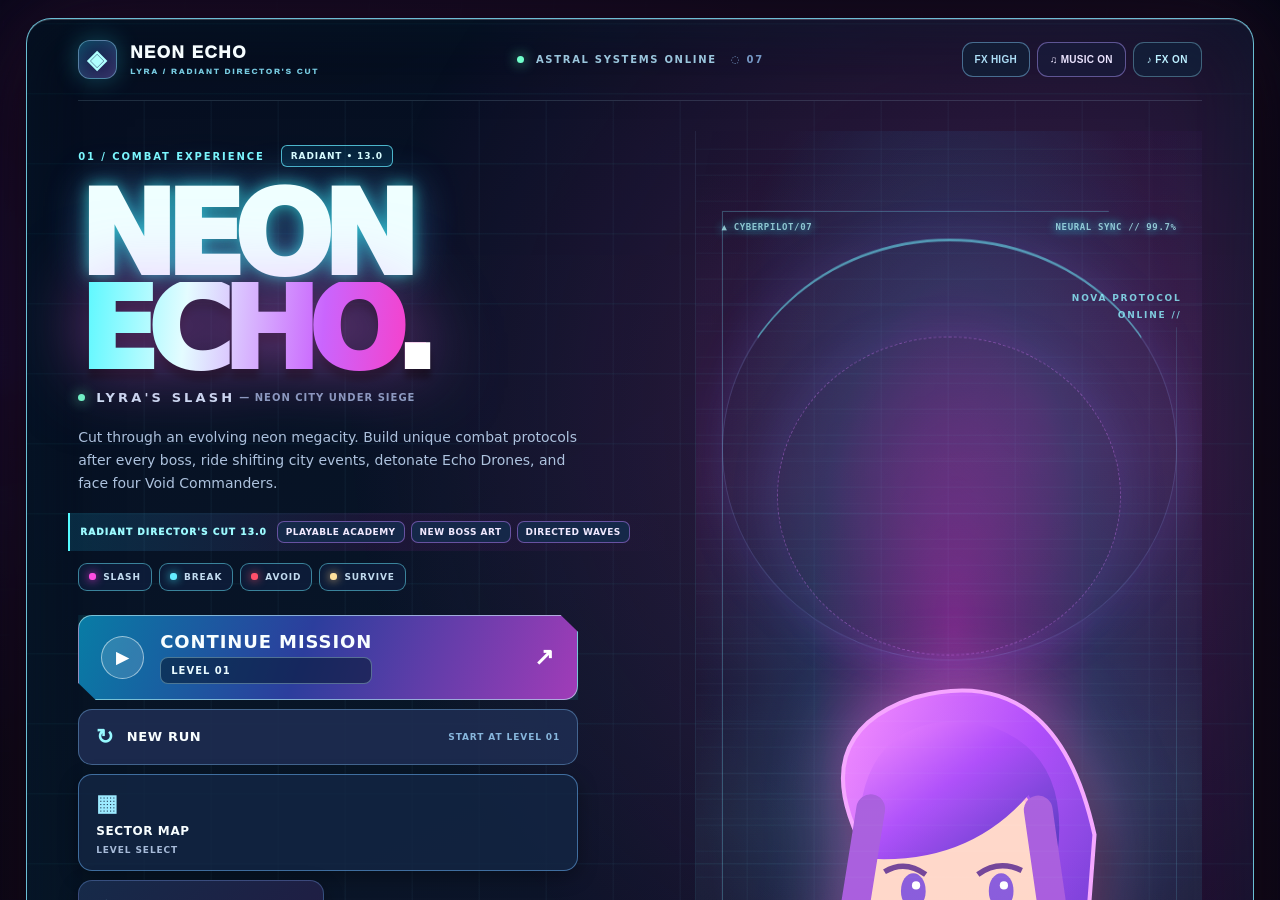
==== index.html @ 99a5a010 "RADIANT v13 polish: consistent release title and final verified build" ====
<!doctype html>
<html lang="en"><head><meta charset="utf-8"><meta name="viewport" content="width=device-width,initial-scale=1,maximum-scale=1,viewport-fit=cover,user-scalable=no,interactive-widget=resizes-content"><meta name="theme-color" content="#050b1d"><meta name="apple-mobile-web-app-capable" content="yes"><meta name="apple-mobile-web-app-status-bar-style" content="black-translucent"><title>NEON ECHO — RADIANT Director's Cut v13.0</title>
<style>
:root{--pink:#ff36d9;--cyan:#55f8ff;--gold:#ffd270;--bg:#080617}*{box-sizing:border-box}html,body{height:100%;margin:0;overflow:hidden;background:#04030c;color:white;font-family:Arial,Helvetica,sans-serif;touch-action:none}canvas{display:block;position:absolute;inset:0;width:100%;height:100%;touch-action:none}#ui{position:absolute;inset:0;pointer-events:none;user-select:none}button{cursor:pointer;font:inherit;color:#fff;border:1px solid #b94af3;background:linear-gradient(120deg,#4a146c,#1a123e);padding:12px 19px;letter-spacing:.12em;font-weight:900;text-transform:uppercase;box-shadow:0 0 20px #a91ffb44,inset 0 0 12px #f24ce933}button:hover{border-color:var(--cyan);box-shadow:0 0 24px #58eaff77}button:disabled{opacity:.35;cursor:not-allowed}#top{display:flex;justify-content:space-between;align-items:flex-start;gap:8px;padding:calc(10px + env(safe-area-inset-top)) max(10px,2.5vw) 0}.stat{min-width:125px;text-align:center;background:linear-gradient(140deg,#3a0e59e8,#09091cde);clip-path:polygon(0 0,100% 0,100% 85%,92% 100%,8% 100%,0 85%);border-top:3px solid #e74fff;padding:8px 10px 15px;filter:drop-shadow(0 0 12px #bb17fa)}.stat label{font-size:clamp(11px,2vw,22px);letter-spacing:.16em;display:block;font-weight:1000;text-shadow:2px 2px #65005e}.stat strong{font-size:clamp(21px,4vw,43px);display:block;line-height:1.1;color:#ffc378;text-shadow:2px 3px #b92919,0 0 14px #ff682e;font-variant-numeric:tabular-nums}.center{width:min(43vw,460px);text-align:center}.meter{height:12px;border:2px solid #9e38da;background:#100c27;box-shadow:0 0 14px #e84bff88;overflow:hidden}.meter>div{height:100%;width:0%;background:linear-gradient(90deg,#9828fd,#46ecdb,#f3ffe8);transition:width .15s}.center .sub{font-size:clamp(10px,1.55vw,17px);margin-top:9px;letter-spacing:.16em;color:#80ffff;text-shadow:0 0 9px #14eafa;font-weight:bold}.bottom{position:absolute;bottom:calc(14px + env(safe-area-inset-bottom));left:12px;right:12px;display:flex;align-items:flex-end;justify-content:space-between;gap:10px}.health{width:min(46vw,340px);font-size:12px;font-weight:900;letter-spacing:.13em;color:#b9ffff}.bar{height:15px;border:1px solid #53f7ff;background:#0d1232;margin:6px 0 12px;box-shadow:0 0 12px #33dff777}.bar>div{height:100%;background:linear-gradient(90deg,#22dfca,#a5fffd);width:100%}.bar.mp{height:8px;border-color:#ef58f9}.bar.mp>div{background:linear-gradient(90deg,#bd32fc,#ff6fd4)}.bottom button{pointer-events:auto;font-size:11px;padding:10px}.overlay{position:absolute;inset:0;display:flex;align-items:center;justify-content:center;padding:15px;background:#040313aa;backdrop-filter:blur(9px);pointer-events:auto}.hidden{display:none!important}.panel{width:min(95vw,650px);max-height:89vh;overflow:auto;padding:clamp(20px,4vw,35px);background:linear-gradient(150deg,#200c38ef,#070b23f5 62%,#0c2440ef);border:2px solid #b343f8;box-shadow:0 0 55px #d424fb66,inset 0 0 45px #5b20a932;text-align:center}.panel h1{font-size:clamp(29px,7vw,57px);line-height:1.03;letter-spacing:.12em;margin:0 0 10px;color:#fff;text-shadow:0 0 8px #ff1ac4,0 0 35px #ea21ff}.panel h2{font-size:26px;letter-spacing:.14em;color:#86ffff}.panel p{color:#b9c8e6;line-height:1.55}.tag{font-size:11px;color:#7ffcff;letter-spacing:.3em;font-weight:bold;margin-bottom:15px}.actions{display:flex;flex-wrap:wrap;gap:10px;justify-content:center;margin-top:24px}.actions button{flex:1 1 130px}.wallet{color:#ffd978;font-weight:bold;letter-spacing:.11em}.shop-grid{display:grid;grid-template-columns:repeat(auto-fit,minmax(150px,1fr));gap:10px;margin:15px 0}.upgrade{padding:14px;border:1px solid #9142c5;background:#110d2b;text-align:left}.upgrade b{color:#8ef9ff}.upgrade small{display:block;min-height:40px;color:#adb6d5;margin:8px 0}.upgrade button{width:100%;font-size:11px;padding:9px 4px}.hint{font-size:12px!important;color:#90a2be!important}#warning{background:#1b0016aa;animation:alert .22s infinite alternate}#warning h1{color:#ff506b;font-size:clamp(38px,10vw,94px)}@keyframes alert{to{background:#300009dd}}#bossbar{position:absolute;top:clamp(100px,13vh,150px);left:21%;width:58%;text-align:center;display:none;color:#ff83dc;font-weight:900;letter-spacing:.17em;text-shadow:0 0 9px #ff15d4}#bossbar .meter{margin-top:6px}#bossbar .meter>div{background:linear-gradient(90deg,#f42a86,#ffb361)}#portalframe{width:100%;height:min(48vh,380px);border:1px solid var(--cyan);background:#050819}a{color:#73faff}#toast{position:absolute;left:50%;top:21%;transform:translateX(-50%);text-align:center;color:#ffeaa8;font-weight:900;letter-spacing:.15em;text-shadow:0 0 15px #ff27df;opacity:0;transition:opacity .15s;white-space:nowrap;font-size:clamp(15px,3vw,30px)}@media(max-width:550px){.stat{min-width:85px;padding:7px 4px 10px}.center{width:35vw}.center .sub{font-size:9px}.bottom{bottom:calc(8px + env(safe-area-inset-bottom))}.health{width:48vw}.bottom button{font-size:10px;padding:9px 8px}}
<style>
/* V1.2: reference-inspired luminous arcade cabinet */
.stat{border:2px solid #ff69ed;box-shadow:inset 0 0 30px #ff54ed45,0 0 26px #c125ff75;background:linear-gradient(145deg,#7d20a5e9,#1c0c38ef 60%,#06091aed)!important;transform:perspective(500px) rotateX(3deg)}
.stat:before{content:"";position:absolute;inset:5px;border:1px solid #ff8dec88;pointer-events:none}
.stat strong{color:#ffda77;text-shadow:0 0 6px #fff7cf,0 0 16px #ff6819,3px 4px #93242a!important}
.stat label{color:#fbedff;text-shadow:0 0 11px #ff28df,2px 2px #380056}
.center .meter{height:15px;border-color:#d35bff;box-shadow:0 0 24px #e03dff99,inset 0 0 12px #ff42ef55}
.center .meter>div{background:linear-gradient(90deg,#921bef,#3bf5dd,#eaffff)}
.center .sub{color:#72fcff;text-shadow:0 0 12px #39e8ff}
.panel{background:linear-gradient(145deg,#271048f5,#07071af8 62%,#091a39f5);border-color:#d25fff;box-shadow:0 0 70px #b824ee77,inset 0 0 40px #8427d944}
button{box-shadow:0 0 20px #d12dff55,inset 0 0 16px #ef54ff33}
#toast{color:#ffedba;text-shadow:0 0 18px #ff7c29,0 0 30px #fc3cff}
</style><style>
/* NEON ECHO: REFORGED | bespoke visual identity, not a generic modal */
:root{--ink:#05050d;--deep:#08091a;--violet:#8b38d6;--fuchsia:#ff32b6;--glacier:#53edfa;--text:#f7f7ff;--muted:#8b9cb4}
html,body{background:#04040a!important;font-family:system-ui,-apple-system,BlinkMacSystemFont,'Segoe UI',sans-serif}
button{border-radius:0;transition:transform .18s,border-color .18s,box-shadow .18s;touch-action:manipulation}
button:active{transform:scale(.975)}
#ui{z-index:4}
.hud-watermark{position:absolute;left:18px;top:51%;writing-mode:vertical-rl;letter-spacing:.35em;font-size:9px;font-weight:800;color:#7e9aff45}
#top{padding:calc(18px + env(safe-area-inset-top)) max(16px,4vw) 0;align-items:flex-start;gap:16px}
#top:before{display:none}
.stat,.stat:last-child{flex:0 0 clamp(142px,20vw,248px);min-height:104px;padding:13px 18px 16px!important;text-align:left;transform:none!important;clip-path:polygon(0 0,94% 0,100% 18%,100% 100%,0 100%)!important;border:1px solid #e947ba88!important;border-left:3px solid #fa5dc2!important;background:linear-gradient(125deg,#230f38ea,#0a0a1eea 68%,#10152ae8)!important;box-shadow:inset 0 0 35px #b422aa24,0 0 28px #e834c633!important;filter:none}
.stat:last-child{clip-path:polygon(6% 0,100% 0,100% 100%,0 100%,0 18%)!important;text-align:right;border-left:1px solid #e947ba88!important;border-right:3px solid #fa5dc2!important}
.stat:before,.stat:after{display:none!important}
.stat-kicker{color:#fd78d4;font-size:9px;font-weight:800;letter-spacing:.18em;opacity:.86;margin-bottom:7px}
.stat label{display:block;font-family:system-ui,sans-serif;font-style:normal;font-size:clamp(12px,1.8vw,17px);letter-spacing:.31em;font-weight:900;color:#f1e8ff!important;text-shadow:none!important}
.stat strong{font-family:ui-monospace,SFMono-Regular,Consolas,monospace;font-style:normal;font-size:clamp(27px,3.6vw,46px);font-weight:900;line-height:1.05;letter-spacing:.005em;color:#ffd48b!important;background:none!important;-webkit-text-fill-color:#ffd48b;filter:none!important;text-shadow:0 0 13px #fc8b4980!important}
.center{flex:1;max-width:550px;width:auto;min-width:100px;padding:7px 12px 0}
.center:before,.center:after{display:none}
.center-label{display:flex;justify-content:space-between;gap:7px;white-space:nowrap;text-transform:uppercase;font-size:9px;letter-spacing:.2em;font-weight:900;color:#c8e4ff;margin-bottom:8px}
.center-label span{color:#56f7cc}
.center .meter{height:9px;border:1px solid #7f8ab7;box-shadow:0 0 12px #57eaff35;background:#12152d}
.center .meter>div{background:linear-gradient(90deg,#ab34ff,#fa4cbd,#6bf7ef)}
#timeReadout{font-size:clamp(20px,3.4vw,43px);line-height:1.1;font-family:ui-monospace,monospace;font-weight:900;letter-spacing:.06em;margin:9px 0 0;color:#e1faff;text-shadow:0 0 17px #44cfff77}
#timeReadout .hourglass{color:#58f5ff}
.center .sub{font-family:ui-monospace,monospace;font-size:clamp(9px,1.05vw,13px);letter-spacing:.12em;margin-top:6px;color:#91dce9;text-shadow:none}
.bottom{bottom:calc(20px + env(safe-area-inset-bottom));left:max(16px,4vw);right:max(16px,4vw)}
.syslabel{display:flex;justify-content:space-between;font-size:10px;margin-bottom:11px;color:#9cbbcd}
.syslabel span{color:#fb76e3}
.health{padding:18px 20px 7px;background:linear-gradient(100deg,#0b1325e6,#170f2ae6);border-left:3px solid #6cf0ff;box-shadow:0 0 20px #37ddf622;font-size:11px;max-width:420px;width:min(45vw,420px)}
.bar{height:8px;margin:6px 0 15px}.bar.mp{height:6px}
#pulse{background:linear-gradient(135deg,#15bfc2,#154b76);border-color:#68ecff;box-shadow:0 0 23px #20dffa44}
#pause{min-width:50px}
.overlay{background:#02040ce3;backdrop-filter:blur(13px);padding:0}
#menu{background:transparent;backdrop-filter:none;overflow:auto;align-items:stretch}
.menu-shell{position:relative;width:100%;min-height:100%;padding:clamp(16px,3vw,34px) clamp(18px,5vw,76px) 20px;display:flex;flex-direction:column;isolation:isolate;background:linear-gradient(90deg,#050711f7 0%,#090a19ef 45%,#10102780 100%),radial-gradient(ellipse at 75% 48%,#843b8e2e,transparent 60%)}
.menu-shell:after{content:"";position:absolute;inset:0;z-index:-1;background:linear-gradient(0deg,#050610 4%,transparent 25%),repeating-linear-gradient(0deg,#ffffff04 0px,#ffffff04 1px,transparent 1px,transparent 6px);pointer-events:none}
.menu-topline{display:flex;align-items:center;gap:22px;padding-bottom:17px;border-bottom:1px solid #7181ac35;font-size:10px;letter-spacing:.18em;color:#a4aeca;font-weight:800}
.logo-mark{font-size:25px;color:#f8f5ff;letter-spacing:-.08em;font-weight:1000}.logo-mark span{color:#ff4bcb}
.menu-topline em{font-style:normal;color:#ff6dcb}.online{margin-left:auto;color:#71eacb;white-space:nowrap}.online i{display:inline-block;width:6px;height:6px;background:#70ffc6;border-radius:100%;box-shadow:0 0 11px #70ffc6;margin-right:7px}
.menu-hero{display:flex;flex:1;align-items:center;padding:32px 0;min-height:410px}.hero-copy{width:min(62%,700px);position:relative;z-index:2}
.eyebrow{font-size:10px;font-weight:900;letter-spacing:.21em;color:#89edfa}.tiny-square{display:inline-block;width:7px;height:7px;background:#ff47c9;transform:rotate(45deg);margin-right:10px;box-shadow:0 0 11px #ff28bd}.edition{color:#fc70c6;margin-left:15px}
.hero-title{font-weight:1000;letter-spacing:-.075em;line-height:.84;margin:27px 0 25px;font-size:clamp(75px,11.7vw,188px);text-shadow:0 0 60px #d64cea25}
.hero-title>span{display:block;color:#fff;font-weight:1000}.hero-title strong{display:block;font-weight:1000;background:linear-gradient(105deg,#fff 0%,#e8d7ff 34%,#ff74cc 78%,#ca33e9);background-clip:text;-webkit-background-clip:text;color:transparent}.title-point{color:#46f5ff;-webkit-text-fill-color:#46f5ff}
.hero-line{font-size:clamp(12px,1.6vw,20px);letter-spacing:.3em;font-weight:900;color:#fb78cf}.hero-line span{color:#6befff;padding:0 9px}
.hero-desc{max-width:480px;color:#aebcd1;line-height:1.75;font-size:clamp(12px,1.1vw,15px);margin:20px 0 18px}
.feature-row{display:flex;flex-wrap:wrap;gap:10px;color:#c6cce0;font-size:9px;letter-spacing:.13em;font-weight:850}.feature-row span{border:1px solid #7183a94d;padding:8px 10px;background:#16203942}
.hero-actions{display:flex;gap:14px;align-items:stretch;margin-top:29px;max-width:650px}
.primary-cta{min-height:83px;display:flex;align-items:center;gap:16px;padding:15px 19px;flex:1;max-width:360px;background:linear-gradient(120deg,#f43eab,#c32bc9 65%,#7534ba);border:1px solid #ffb3e9;box-shadow:0 0 35px #f126bc49;font-size:14px;letter-spacing:.08em;text-align:left}
.primary-cta small{display:block;color:#ffdaf6;font-size:9px;letter-spacing:.17em;margin-top:5px}.cta-symbol{font-size:25px}.cta-arrow{margin-left:auto;font-size:22px}
.secondary-actions{display:flex;flex:1;flex-direction:column;gap:8px}.secondary-actions button{flex:1;display:flex;justify-content:space-between;align-items:center;background:#101327d9;border:1px solid #64719699;text-align:left;font-size:10px;letter-spacing:.07em;padding:12px}
.secondary-actions button span{color:#63eff9}
.hero-currency{margin-top:30px;display:flex;flex-direction:column;align-items:flex-start;gap:5px}.hero-currency>span,.hero-currency small{font-size:9px;letter-spacing:.19em;color:#899bb3;font-weight:800}.hero-currency .wallet{font-size:20px;color:#ffd69d;letter-spacing:.08em;text-shadow:0 0 15px #ffb06d70}
.hero-graphic{position:absolute;right:4%;top:50%;transform:translateY(-50%);width:min(49vw,650px);aspect-ratio:1;pointer-events:none;z-index:1}
.halo{position:absolute;border:1px solid #ba62f6a0;inset:8%;border-radius:50%;box-shadow:0 0 23px #a94bee24,inset 0 0 25px #d442eb14;animation:halo-spin 26s linear infinite}.halo-one{border-style:dashed;inset:2%;animation-duration:34s}.halo-two{inset:19%;border-color:#53eefd8c;animation-direction:reverse;animation-duration:18s}.halo-three{inset:30%;border-width:3px;border-color:#ff5bcbb5}
@keyframes halo-spin{to{transform:rotate(360deg)}}
.orbital-core{position:absolute;inset:35%;border-radius:50%;background:radial-gradient(circle at 42% 38%,#efffff,#83f3ff 12%,#7f4cf0 33%,#340c66 58%,#050719 77%);box-shadow:0 0 50px #ff35bf9e,0 0 150px #a03cec69,inset 0 0 25px #ffffff69;border:3px solid #e7bbff}
.core-inner{position:absolute;inset:25%;display:grid;place-items:center;border-radius:50%;border:1px solid #e4ffffbb;color:#f5fdff;font-size:clamp(20px,5vw,62px);font-weight:900;text-shadow:0 0 25px #fff}
.pilot-tag,.graphic-caption{position:absolute;right:2%;top:16%;border-left:2px solid #53efff;padding:8px 12px;background:#0c1225aa;color:#eaf9ff;font:700 10px/1.6 ui-monospace,monospace;letter-spacing:.12em}.pilot-tag b{color:#6ff4f5}.graphic-caption{top:auto;bottom:16%;right:auto;left:0;border-left-color:#ff54d6;color:#b7bbd5}
.arc-left,.arc-right{position:absolute;top:49%;width:44%;border-top:1px solid #eb64e8a9;box-shadow:0 0 13px #f14be6}.arc-left{left:-18%;transform:rotate(-28deg)}.arc-right{right:-8%;transform:rotate(20deg)}
.menu-footer{border-top:1px solid #7181ac35;padding-top:15px;display:flex;flex-wrap:wrap;justify-content:space-between;gap:10px;font-size:9px;font-weight:800;letter-spacing:.14em;color:#8190a6}.menu-footer i{font-style:normal;color:#f74cbd}
#shop .panel,#paused .panel,#end .panel,#side .panel{border:1px solid #9e74c3;clip-path:polygon(0 0,95% 0,100% 8%,100% 100%,0 100%);text-align:left;background:linear-gradient(130deg,#19132df9,#070b19fa 78%);box-shadow:0 0 80px #b047ff3b}
#shop .panel h2,#paused .panel h2,#side .panel h2{font-size:clamp(25px,5vw,43px);color:#f3f8ff;letter-spacing:-.03em;text-shadow:none}
#shop .upgrade{border:1px solid #687ba277;border-left:2px solid #f468cf;background:linear-gradient(130deg,#1c1736,#0e1727)}
#shop .upgrade b{color:#ffe6ff}
#warning{background:repeating-linear-gradient(0deg,#250617cf 0,#250617cf 7px,#3c0a22e6 8px,#3c0a22e6 10px)!important;animation:alert .18s infinite alternate}
#warning h1{font-size:clamp(60px,13vw,190px);font-weight:1000;font-style:italic;letter-spacing:-.05em;color:#ff557d;text-shadow:0 0 35px #ff123d,5px 5px #43081f}
#warning .tag{color:#ffb5c9;font-size:clamp(12px,2vw,25px)}
#bossbar{top:clamp(145px,17vh,200px);background:#100b21bd;padding:10px 22px;border-top:1px solid #ff71dd88}
@media(max-width:800px){.menu-hero{min-height:0;padding:34px 0}.hero-copy{width:85%}.hero-graphic{right:-22%;opacity:.5;width:70vw}.hero-title{font-size:clamp(66px,13vw,124px)}.hero-actions{max-width:490px}}
@media(max-width:620px){#top{padding:calc(7px + env(safe-area-inset-top)) 7px 0;gap:5px}.stat,.stat:last-child{flex:0 0 29%;min-width:0;min-height:68px;padding:7px 8px!important}.stat-kicker{font-size:6px;letter-spacing:.06em;margin-bottom:4px}.stat label{font-size:9px;letter-spacing:.18em}.stat strong{font-size:clamp(19px,5vw,28px)}.center{min-width:0;padding:5px 0 0}.center-label{font-size:6px;letter-spacing:0}.center-label span{display:none}#timeReadout{font-size:17px;margin-top:7px}.center .sub{font-size:8px;letter-spacing:0}.hud-watermark{display:none}.menu-shell{padding:20px 20px 24px;min-height:100svh}.menu-topline{font-size:8px;gap:9px}.menu-topline em{display:none}.online{font-size:7px}.menu-hero{align-items:flex-start;padding:55px 0 30px}.hero-copy{width:100%}.hero-graphic{width:94vw;right:-40%;top:38%;opacity:.32}.eyebrow{font-size:8px;letter-spacing:.07em}.edition{margin-left:5px}.hero-title{font-size:clamp(70px,18vw,116px);margin:22px 0}.hero-line{font-size:11px;letter-spacing:.12em}.hero-desc{font-size:13px;max-width:330px}.feature-row{font-size:8px;gap:6px}.hero-actions{flex-direction:column;margin-top:26px}.primary-cta{max-width:none;min-height:73px}.secondary-actions{flex-direction:row}.secondary-actions button{font-size:9px;padding:11px 9px}.hero-currency{margin-top:21px}.menu-footer{font-size:8px;line-height:1.9}.health{padding:8px 10px 2px;width:51vw;font-size:9px}.syslabel{font-size:8px}.bottom{left:7px;right:7px;bottom:calc(7px + env(safe-area-inset-bottom))}.bottom button{padding:8px;font-size:10px}}

/* V2.0 high fidelity arcade composition */
:root{--pink:#ff24ec;--cyan:#00f0ff;--gold:#ffe079;--bg:#05020a}
#top{padding:calc(3px + env(safe-area-inset-top)) max(9px,9vw) 0;gap:0;position:relative;z-index:2}
#top:before{content:"";position:absolute;z-index:-1;top:17px;left:20%;right:20%;height:84px;clip-path:polygon(0 0,50% 100%,100% 0,100% 24%,50% 100%,0 24%);background:linear-gradient(180deg,#ff00ef70,#59047477 56%,transparent);filter:drop-shadow(0 0 16px #ff18f2);pointer-events:none}
.stat{transform:skewY(-1deg)!important;min-height:95px;border:3px solid #ff53f0!important;background:linear-gradient(120deg,#1b082b 4%,#5a0b6c 48%,#13051f 95%)!important;box-shadow:0 0 3px #ffadfa,0 0 28px #ed25fbaa,inset 0 0 35px #eb35ff88!important}
.stat:last-child{transform:skewY(1deg)!important}
.stat label{color:#ffe9ff!important;font-weight:1000;letter-spacing:.09em;text-shadow:2px 3px #23002d,0 0 8px #ff42e5!important}
.stat strong{display:block;background:linear-gradient(#fff8bc,#ffcb49 48%,#ff7429 75%,#aa2b12);background-clip:text;-webkit-background-clip:text;color:transparent!important;filter:drop-shadow(0 2px 1px #460c12) drop-shadow(0 0 6px #ff662a);text-shadow:none!important}
.center .meter{border:3px solid #d93afc;box-shadow:0 0 5px #fff3,0 0 20px #fb25ffb8}
.center .sub{margin-top:4px;color:#63efff}
#timeReadout{font-family:monospace;font-weight:900;font-size:clamp(16px,2.9vw,37px);color:#42f4ff;letter-spacing:.08em;text-shadow:0 0 8px #00eaff,0 0 20px #00c6ff}
.bottom{z-index:3}
.panel{border:2px solid #f451ff;background:linear-gradient(155deg,#2b0b46f7,#060815fa 60%,#0d1334fa);box-shadow:0 0 50px #ef22ed79,inset 0 0 35px #f04fff29}
.panel h1{color:white;text-shadow:0 0 9px #f0f,0 0 35px #f0f}
@media(max-width:620px){#top:before{top:10px;height:40px}.stat{min-height:58px}.stat strong{font-size:clamp(20px,6vw,27px)}.center{width:35vw}#timeReadout{font-size:clamp(14px,4vw,20px)}}

/* Arcade reference fidelity v1.3 */
html,body{background:#05020a!important}
#top{padding-top:calc(3px + env(safe-area-inset-top));padding-left:max(11px,10vw);padding-right:max(11px,10vw);gap:2px;align-items:flex-start}
.stat{position:relative;min-width:clamp(95px,17vw,235px);padding:4px 12px 14px!important;clip-path:polygon(8% 0,96% 0,100% 10%,100% 89%,94% 100%,3% 100%,0 93%,0 12%);background:linear-gradient(155deg,#2b073de8 4%,#a900c4cc 52%,#220537ee 100%)!important;border:2px solid #f837fd!important;box-shadow:0 0 6px #ff20e6,0 0 22px #e100ffad,inset 0 0 28px #ec15ffa0!important;filter:drop-shadow(0 0 8px #ff39f3);transform:none}
.stat:after{content:'';position:absolute;inset:6px;clip-path:polygon(5% 0,97% 0,100% 13%,100% 90%,95% 100%,3% 100%,0 88%,0 10%);border:1px solid #ffbbff7d;pointer-events:none}
.stat label{font-family:Impact,'Arial Black',sans-serif;font-style:italic;font-size:clamp(15px,2.5vw,33px);letter-spacing:.11em;color:#f9daff;text-shadow:2px 2px 0 #240027,0 0 11px #ff00ff}
.stat strong{font-family:Impact,'Arial Black',sans-serif;font-style:italic;font-size:clamp(25px,4.4vw,57px);letter-spacing:.045em;color:#ffd06b;text-shadow:0 2px 0 #a32309,0 5px 0 #62110d,0 0 12px #ffae38,0 0 22px #ff5b26}
.center{width:min(40vw,440px);padding-top:0}
.center:before,.center:after{height:11px;top:29px;border-top:4px solid #ff3bfa;box-shadow:0 0 12px #f0f}
.center .meter{height:22px;border:3px solid #df40f7;background:#13092a;box-shadow:0 0 22px #ed39ffb0,inset 0 0 16px #f6f8}
.center .meter>div{background:linear-gradient(90deg,#6e0bc1,#28badd 48%,#40f8de 78%,#efffff)}
.center .sub{font-family:'Courier New',monospace;font-size:clamp(11px,2.3vw,29px);line-height:1;letter-spacing:.1em;color:#42ecff;text-shadow:0 0 13px #00f0ff}
#timeReadout{font-family:'Courier New',monospace;font-weight:900;font-size:clamp(15px,3vw,40px);color:#00f0ff;text-shadow:0 0 7px #00f0ff,0 0 21px #009eff;margin-top:4px;letter-spacing:.02em}
#timeReadout .hourglass{font-size:.86em;display:inline-block;transform:rotate(-15deg);margin-right:10px}
@media(max-width:620px){#top{padding-left:7px;padding-right:7px}.stat{min-width:89px;padding:4px 4px 9px!important}.stat label{font-size:14px}.stat strong{font-size:26px}.center{width:34vw}.center .meter{height:13px;border-width:2px}.center .sub{font-size:9px;letter-spacing:0}#timeReadout{font-size:17px}#timeReadout .hourglass{margin-right:3px}}
</style></style><style>
.build-stamp{position:absolute;right:clamp(14px,3vw,38px);bottom:clamp(10px,2vw,24px);font:900 11px ui-monospace,monospace;letter-spacing:.15em;color:#53f6ff;background:#07152be8;border:1px solid #53f6ff;padding:9px 13px;box-shadow:0 0 18px #00eaff77;z-index:20;pointer-events:none}

@media(max-width:620px){.build-stamp{font-size:9px;bottom:10px;right:10px;padding:6px}}
</style><style>
/* V3.2 usability and accessible interaction */
.hero-actions{align-items:stretch}.howto-link{display:flex;gap:15px;justify-content:space-between;align-items:center;margin-top:14px;padding:12px 16px;font-size:12px;letter-spacing:.1em;color:#e9f7ff;background:#16213ce9;border:1px solid #6a91bb;box-shadow:none;min-height:45px}.howto-link span{font-size:10px;color:#68eaff}
.primary-cta{background:linear-gradient(120deg,#eb36a4,#b322bc);font-size:clamp(15px,1.9vw,20px);border:2px solid #ffc0ee}
button:focus-visible,a:focus-visible{outline:3px solid #75faff;outline-offset:3px}
.tutorial-panel{max-width:630px;text-align:left!important}.tutorial-grid{display:grid;grid-template-columns:1fr 1fr;gap:10px;margin:18px 0}.tutorial-grid>div{background:#121930;border:1px solid #435478;padding:16px;display:flex;flex-direction:column;gap:8px}.tutorial-grid b{font-size:13px;letter-spacing:.07em}.tutorial-grid span{font-size:12px;color:#c9d7e9;line-height:1.5}.tutorial-grid .pink{color:#ff8be8}.tutorial-grid .cyan{color:#73f4ff}.tutorial-grid .green{color:#69ffc2}.tutorial-grid .red{color:#ff917f}.tutorial-check{display:flex;align-items:center;gap:9px;color:#bbc8e3;font-size:12px;margin-top:15px}.tutorial-check input{width:17px;height:17px;accent-color:#45dfff}
#toast{background:#070d26ba;border:1px solid #52edff66;padding:9px 16px;max-width:calc(100vw - 30px);white-space:normal;line-height:1.3}
#pulse{min-width:116px;font-size:11px;font-weight:900}
@media(max-width:620px){.hero-title{font-size:clamp(61px,17vw,100px)}.hero-actions{margin-top:17px}.hero-desc{margin:14px 0}.menu-hero{padding-top:38px}.menu-footer{padding-top:9px}.tutorial-grid{grid-template-columns:1fr 1fr;gap:7px}.tutorial-grid>div{padding:11px}.tutorial-panel{padding:22px}.tutorial-grid b{font-size:11px}.tutorial-grid span{font-size:11px}#pulse{min-width:103px}}
@media(max-height:740px){.menu-hero{padding-top:15px;padding-bottom:12px}.hero-title{margin:12px 0}.hero-desc{margin:10px 0}.hero-actions{margin-top:14px}.hero-currency{margin-top:10px}}
</style><style>
/* v3.3: strict stacking and no-overlap responsive layout */
#ui{z-index:3}#top{position:absolute;top:0;left:0;right:0;display:grid;grid-template-columns:minmax(0,1fr) minmax(130px,1.5fr) minmax(0,1fr);gap:clamp(8px,1.5vw,22px);align-items:start;max-width:1200px;margin:auto;box-sizing:border-box}
.stat,.stat:last-child{width:100%;min-width:0;max-width:none;flex:none;overflow:hidden}
.stat strong{font-size:clamp(24px,3.2vw,43px);white-space:nowrap}
.center{width:100%;max-width:none;min-width:0;flex:none}
#bossbar{top:clamp(148px,20vh,205px);left:25%;width:50%;z-index:2;pointer-events:none}
#toast{top:29%;max-width:min(620px,90vw);z-index:2}
.bottom{display:flex;justify-content:space-between;align-items:flex-end;gap:14px;pointer-events:none}
.bottom>div:last-child{display:flex;flex-shrink:0;align-items:center;gap:8px;pointer-events:auto}
.health{flex:0 1 360px;min-width:0}
.menu-shell{overflow-x:hidden}
.menu-hero{position:relative;display:grid;grid-template-columns:minmax(0,1fr) minmax(0,.75fr);gap:28px;align-items:center;min-height:0}
.hero-copy{width:100%;min-width:0}
.hero-graphic{position:relative;top:auto;right:auto;transform:none;width:100%;max-width:560px;justify-self:center;min-width:0}
.hero-title{font-size:clamp(66px,9vw,145px);overflow:visible;line-height:.94;white-space:nowrap}
.hero-actions{max-width:100%;flex-wrap:wrap}
.menu-footer{position:relative;z-index:3;padding-right:160px}
.build-stamp{position:fixed;bottom:8px;right:12px}
#howto,#shop,#side,#paused,#end{overflow-y:auto;padding:24px 12px;align-items:safe center}
#howto .panel,#shop .panel,#side .panel,#paused .panel,#end .panel{max-height:calc(100dvh - 48px);min-width:0}
@media(max-width:900px){
.menu-hero{grid-template-columns:minmax(0,1fr)}
.hero-copy{position:relative;z-index:2}
.hero-graphic{position:absolute;right:-12%;top:9%;width:65%;max-width:530px;opacity:.24;z-index:0}
.hero-title{font-size:clamp(64px,12vw,112px)}
.menu-footer{padding-right:0;padding-bottom:30px}
.build-stamp{position:absolute;bottom:7px;right:12px}
}
@media(max-width:620px){
#top{display:grid;grid-template-columns:minmax(0,1fr) minmax(0,1.04fr) minmax(0,1fr);gap:4px;padding:calc(8px + env(safe-area-inset-top)) 7px 0}
.stat,.stat:last-child{width:100%;min-width:0;min-height:66px;padding:7px 5px!important}
.stat strong{font-size:clamp(17px,5vw,26px)}
.stat-kicker{display:none}.stat label{font-size:10px}
.center{min-width:0;padding:5px 0 0}.center-label{display:none}#timeReadout{font-size:clamp(13px,4vw,18px);white-space:nowrap;text-align:center}.center .sub{font-size:8px;white-space:normal;line-height:1.3}
#bossbar{top:calc(105px + env(safe-area-inset-top));left:12%;width:76%;font-size:12px}
#toast{top:23%;font-size:15px}
.bottom{left:8px;right:8px;bottom:calc(9px + env(safe-area-inset-bottom));gap:8px}
.health{flex:1 1 auto;width:auto;max-width:56%;padding:8px 10px 1px;font-size:9px}
.syslabel{display:none}
.bottom>div:last-child{flex:0 0 auto;gap:5px}
#pulse{min-width:0;max-width:110px;font-size:9px;padding:10px 7px;white-space:normal;line-height:1.2}
#pause{min-width:36px;padding:10px 8px}
.menu-shell{padding:18px 18px 40px;min-height:100dvh}
.menu-hero{display:block;padding:30px 0 12px}
.hero-copy{width:100%}
.hero-graphic{right:-37%;top:18%;width:98%;opacity:.18}
.hero-title{font-size:clamp(62px,17vw,103px);white-space:nowrap}
.hero-actions{display:flex;flex-direction:column;gap:9px}
.primary-cta{min-height:65px;width:100%;max-width:none}
.secondary-actions{display:grid;grid-template-columns:1fr 1fr;gap:7px;width:100%}
.secondary-actions button{min-width:0;white-space:normal;overflow-wrap:anywhere}
.hero-desc{max-width:100%}
.feature-row{gap:5px}
.feature-row span{font-size:7px;letter-spacing:0}
.menu-footer{padding:8px 0 27px;gap:6px;font-size:7px}
.build-stamp{font-size:8px;bottom:8px;right:10px}
.tutorial-grid{grid-template-columns:1fr 1fr}
}
@media(max-width:380px){.hero-title{font-size:16.3vw}.hero-line{font-size:9px}.secondary-actions{grid-template-columns:1fr}.stat strong{font-size:17px}#timeReadout{font-size:13px}.bottom{gap:4px}#pulse{max-width:82px}}
@media(max-height:650px) and (min-width:621px){.menu-shell{overflow-y:auto}.menu-hero{padding:16px 0}.hero-title{font-size:clamp(55px,8vw,105px);margin:10px 0}.hero-desc{margin:10px 0}.hero-actions{margin-top:12px}.hero-currency{margin-top:12px}.hero-graphic{max-width:380px}.bottom{bottom:8px}#toast{top:26%}}
</style><style>
/* v3.4 hard separation: content-driven rather than overlapping absolute decor */
#menu{position:absolute;inset:0;overflow-y:auto!important;overflow-x:hidden!important;display:block!important}
#menu.hidden{display:none!important}
#menu .menu-shell{display:flex!important;min-height:100%;height:auto!important;overflow:visible!important;box-sizing:border-box;padding:20px clamp(16px,4vw,54px) 26px!important}
#menu .menu-topline{flex:0 0 auto}
#menu .menu-hero{display:block!important;position:relative;min-height:0!important;padding:clamp(22px,5vh,60px) 0 20px!important}
#menu .hero-copy{width:min(100%,650px)!important;max-width:100%!important;position:relative;z-index:3;min-width:0}
#menu .hero-graphic{display:none!important}
#menu .hero-title{font-size:clamp(56px,10vw,126px)!important;white-space:normal!important;overflow-wrap:normal!important;line-height:.98!important;margin:20px 0!important}
#menu .hero-desc{max-width:550px!important}
#menu .hero-actions{display:grid!important;grid-template-columns:minmax(0,1fr);gap:10px;width:min(100%,550px)!important}
#menu .primary-cta{width:100%;max-width:none!important;min-height:68px}
#menu .secondary-actions{display:grid!important;grid-template-columns:repeat(2,minmax(0,1fr))!important;gap:10px;width:100%}
#menu .secondary-actions button{width:100%;min-width:0;min-height:55px;overflow-wrap:break-word;white-space:normal}
#menu .howto-link{max-width:550px;width:100%;min-height:48px}
#menu .hero-currency{margin-top:18px!important}
#menu .menu-footer{position:relative!important;display:flex!important;gap:10px;flex-wrap:wrap;padding:15px 0 34px!important;margin-top:auto}
#menu .build-stamp{position:static!important;display:inline-block;align-self:flex-end;flex-shrink:0;margin-top:8px;font-size:9px!important}
#top{width:100%;max-width:none!important;grid-template-columns:minmax(0,1fr) minmax(0,1.25fr) minmax(0,1fr)!important;gap:8px!important;padding:calc(10px + env(safe-area-inset-top)) clamp(8px,2vw,28px) 0!important}
#top .stat,#top .stat:last-child{min-width:0!important;width:100%!important;overflow:hidden!important;clip-path:none!important;border:1px solid #df5dc4!important;min-height:0!important;max-height:120px}
#top .stat strong{font-size:clamp(18px,3.4vw,42px)!important;white-space:nowrap;overflow:hidden;text-overflow:clip}
#top .center{min-width:0!important;padding:0!important}
#top .center .sub{white-space:normal!important;overflow-wrap:anywhere}
#bossbar{top:calc(146px + env(safe-area-inset-top))!important;left:20%!important;width:60%!important}
#toast{top:35%!important;max-width:85vw}
.bottom{display:grid!important;grid-template-columns:minmax(0,1fr) auto!important;align-items:end;gap:10px!important}
.bottom .health{width:100%!important;max-width:340px;min-width:0!important}
.bottom>div:last-child{display:flex;flex-wrap:nowrap;gap:6px}
#pulse{min-width:0!important;max-width:125px;white-space:normal}
@media(max-width:620px){
#menu .menu-shell{padding:15px 17px 22px!important}
#menu .menu-hero{padding:24px 0 12px!important}
#menu .hero-title{font-size:clamp(54px,17vw,90px)!important;line-height:.92!important;margin:16px 0!important}
#menu .hero-desc{font-size:12px}
#menu .secondary-actions{grid-template-columns:1fr 1fr!important}
#menu .secondary-actions button{font-size:10px;min-height:48px}
#menu .menu-footer{padding-bottom:10px!important}
#menu .build-stamp{font-size:8px!important}
#top{grid-template-columns:minmax(0,1fr) minmax(0,1.08fr) minmax(0,1fr)!important;gap:4px!important;padding:calc(6px + env(safe-area-inset-top)) 5px 0!important}
#top .stat,#top .stat:last-child{padding:5px 3px!important;min-height:60px!important}
#top .stat label{font-size:9px!important;letter-spacing:.08em}
#top .stat strong{font-size:clamp(15px,4.6vw,23px)!important}
#top .center-label{display:none}
#timeReadout{font-size:clamp(12px,3.9vw,18px)!important;letter-spacing:0!important;margin:6px 0 0!important}
#timeReadout .hourglass{margin-right:1px!important}
#top .center .sub{font-size:7px!important;line-height:1.2!important;letter-spacing:0!important}
#bossbar{top:calc(95px + env(safe-area-inset-top))!important;left:10%!important;width:80%!important}
#toast{top:26%!important}
.bottom{left:5px!important;right:5px!important;gap:5px!important}
.bottom .health{padding:6px 7px!important;font-size:9px!important}
#pulse{max-width:90px!important;font-size:9px!important;padding:9px 5px!important}
#pause{min-width:32px!important;padding:9px 6px!important}
}
@media(max-width:360px){#menu .hero-title{font-size:16vw!important}#menu .secondary-actions{grid-template-columns:1fr!important}#top .stat strong{font-size:14px!important}}
@media(max-height:550px) and (orientation:landscape){#menu .menu-hero{padding:8px 0!important}#menu .hero-title{font-size:60px!important}#menu .hero-desc{margin:8px 0!important}#menu .hero-actions{margin-top:9px!important}#menu .hero-currency{margin-top:9px!important}.bottom .health{padding:3px 6px!important}}
</style><style>
/* ORBIT & ECHO shared UI language — v4.0. Scoped late overrides to avoid old design conflicts. */
:root{--orbit-cyan:#80eeff;--orbit-purple:#b197ff;--orbit-surface:#101b33;--orbit-muted:#a8bdd7}
html,body{color:#e8f8ff;font-family:system-ui,-apple-system,'Segoe UI',sans-serif}
button{border-radius:13px!important;text-transform:none!important;letter-spacing:.025em!important;font-weight:800!important;background:linear-gradient(135deg,#20385d,#282047)!important;border:1px solid #8ceaff77!important;box-shadow:0 5px 19px #0007!important;color:#f3fbff!important}
button:hover{border-color:#98eeff!important;box-shadow:0 0 20px #60d9ff55!important}
#menu{position:absolute;inset:0;overflow:auto!important;background:#030710b5!important;backdrop-filter:blur(7px)}
#menu .orbit-hub{width:min(100%,980px)!important;min-height:0!important;height:auto!important;margin:auto;padding:20px clamp(16px,4vw,38px) 22px!important;border:1px solid #6be9ff45;border-radius:24px!important;background:linear-gradient(154deg,#15233de8,#0b1128ed 55%,#1b1130eb)!important;box-shadow:0 0 65px #6255ff38!important;overflow:visible!important;display:flex!important;flex-direction:column!important;gap:16px!important}
#menu .orbit-hub:after,#menu .orbit-hub:before{display:none!important}
#menu .menu-topline{display:flex;align-items:center;justify-content:space-between;gap:12px;padding:0 0 14px;border-bottom:1px solid #93baff2c}
#menu .logo-mark{font-size:clamp(16px,2.3vw,23px);font-weight:900;letter-spacing:.01em;color:#85efff}
#menu .logo-mark span{color:#eafaff}
#menu .hub-mode{font-size:10px;letter-spacing:.13em;color:#a9bbd8}
#menu .hub-mode em{color:#b7a5ec}
#menu .online{color:#78ffcc;font-size:10px;letter-spacing:.08em}
#menu .menu-hero{display:block!important;position:relative;min-height:0!important;padding:clamp(10px,3vh,28px) 0!important}
#menu .hero-copy{width:100%!important;max-width:680px!important;margin:auto;z-index:2}
#menu .eyebrow{font-size:11px;font-weight:800;letter-spacing:.1em;color:#75f6ff}
#menu .edition{color:#b9a8e9}
#menu .hero-title{font-size:clamp(54px,10vw,105px)!important;letter-spacing:-.065em;line-height:.86!important;margin:22px 0 16px!important;white-space:normal!important;text-shadow:0 0 38px #5db7ff20}
#menu .hero-title>span{color:#effaff}
#menu .hero-title strong{background:linear-gradient(95deg,#71f7ff,#e1a1ff);background-clip:text;-webkit-background-clip:text;color:transparent}
#menu .title-point{-webkit-text-fill-color:#82f6ff;color:#82f6ff}
#menu .hero-line{font-size:15px;letter-spacing:.15em;color:#c4b5ef}
#menu .hero-desc{font-size:14px;max-width:550px;line-height:1.55;color:#b4c6db;margin:14px 0}
#menu .feature-row{gap:8px}
#menu .feature-row span{border:1px solid #81ccfa3b;border-radius:100px;padding:8px 12px;background:#1229449c;font-size:10px;color:#d5f5ff;letter-spacing:.02em}
#menu .hero-actions{display:grid!important;grid-template-columns:1fr;gap:10px;max-width:550px!important;margin-top:22px!important}
#menu .primary-cta{width:100%;max-width:none!important;min-height:68px;border-radius:16px!important;background:linear-gradient(110deg,#158baa,#6151c6)!important;border:1px solid #b0f5ff88!important;box-shadow:0 0 27px #49d9ff33!important;font-size:17px;justify-content:space-between}
#menu .primary-cta small{color:#d8f5ff;font-size:10px}
#menu .secondary-actions{display:grid!important;grid-template-columns:1fr 1fr!important;gap:10px;width:100%}
#menu .secondary-actions button{width:100%;min-width:0;min-height:54px;font-size:12px;background:linear-gradient(125deg,#20345b,#2c2250)!important;text-align:left}
#menu .howto-link{max-width:550px;width:100%;margin:12px 0 0;min-height:46px;border-radius:13px!important;font-size:12px;background:#0e1b30f2!important}
#menu .howto-link span{font-size:10px;color:#94effa}
#menu .hero-currency{margin-top:19px!important;border-top:1px solid #93baff28;padding-top:13px}
#menu .hero-currency>span,#menu .hero-currency small{color:#9fb1ca}
#menu .hero-currency .wallet{font-size:19px;color:#ffdea2}
#menu .menu-footer{display:flex!important;justify-content:space-between;gap:10px;position:static!important;margin-top:0!important;padding:12px 0 0!important;border-top:1px solid #93baff28;color:#a3b5d1;font-size:10px}
#menu .build-stamp,#menu .hero-graphic{display:none!important}
#howto .panel,#shop .panel,#paused .panel,#end .panel,#side .panel{border-radius:23px!important;clip-path:none!important;max-width:650px;border:1px solid #78eaff66!important;background:linear-gradient(154deg,#14213d,#0c1025 55%,#160f2c)!important;box-shadow:0 0 65px #6c59ff33!important;text-align:left}
#howto .panel:before,#shop .panel:before,#paused .panel:before,#end .panel:before,#side .panel:before{display:none}
#howto .panel h2,#shop .panel h2,#paused .panel h2,#end .panel h1,#side .panel h2{color:#8ff2ff!important;text-shadow:none!important;letter-spacing:.01em!important}
#shop .upgrade,.tutorial-grid>div{border-radius:14px;border:1px solid #78daff35;background:#10203a}
#shop .upgrade button{border-radius:10px!important}
#top{max-width:1200px!important}
#top .stat,#top .stat:last-child{border-radius:15px!important;clip-path:none!important;background:linear-gradient(145deg,#11213bdc,#231337dc)!important;border:1px solid #81eaff60!important;border-left:1px solid #81eaff60!important;border-right:1px solid #81eaff60!important;box-shadow:0 0 20px #4cb5ff22!important}
#top .stat-kicker{color:#84eafa}
#top .stat strong{color:#ffe0aa!important;-webkit-text-fill-color:#ffe0aa;filter:none!important}
#top .center .meter{border-radius:100px;border-color:#81eaff67;box-shadow:0 0 12px #60dfff36}
#top .center .meter>div{background:linear-gradient(90deg,#5df9ff,#b076ff)}
#timeReadout{color:#94f8ff;text-shadow:0 0 12px #5fc9ff65}
.bottom .health{border-radius:15px;border:1px solid #6ce8ff60;border-left:1px solid #6ce8ff60;background:#10223ad9;box-shadow:0 0 18px #6ceaff22}
#pulse{background:linear-gradient(115deg,#188fa9,#6153c3)!important}
#toast{border-radius:14px!important;background:#0c2039e9;border:1px solid #7cecff77}
#bossbar{border-radius:14px;border:1px solid #f77bb366;background:#22122dcc}
@media(max-width:620px){
#menu .orbit-hub{padding:16px!important;gap:8px!important;border-radius:0!important;min-height:100dvh!important}
#menu .menu-topline{gap:5px}
#menu .hub-mode{display:none}
#menu .hero-title{font-size:clamp(58px,17vw,88px)!important;margin:14px 0!important}
#menu .hero-desc{font-size:12px}
#menu .feature-row span{font-size:9px;padding:7px 9px}
#menu .secondary-actions{grid-template-columns:1fr 1fr!important}
#menu .secondary-actions button{font-size:10px;padding:10px}
#menu .menu-footer{font-size:8px;flex-wrap:wrap}
#menu .hero-currency{margin-top:11px!important}
#top .stat,#top .stat:last-child{border-radius:9px!important}
#howto .panel,#shop .panel,#paused .panel,#end .panel,#side .panel{border-radius:18px!important}
}
</style><style>
/* Persistent stage campaign: Orbit & Echo style cards */
#menu .hero-actions{display:grid!important;grid-template-columns:repeat(2,minmax(0,1fr));gap:10px}
#menu #continueBtn{grid-column:1/-1;display:flex;align-items:center;justify-content:center;gap:16px;width:100%;background:linear-gradient(115deg,#117f9c,#6853be)!important;color:#fff!important;border-color:#82ffff!important}
#menu #continueBtn small{font-size:11px;color:#d2fbff}
#menu #levelsBtn{grid-column:1/-1;min-height:48px;background:#172d48!important;border-color:#79cefa88!important}
#menu #start{grid-column:1/-1;min-height:52px;background:linear-gradient(115deg,#253a5d,#312454)!important;font-size:14px}
#menu .secondary-actions{grid-column:1/-1}
.levels-panel{max-width:700px!important;max-height:88dvh!important;overflow-y:auto!important}
.levels-panel h2{font-size:clamp(25px,5vw,35px);color:#8ff2ff}
.level-grid{display:grid;grid-template-columns:repeat(4,minmax(0,1fr));gap:10px;margin:18px 0}
.level-tile{min-height:81px;display:flex;flex-direction:column;align-items:flex-start;justify-content:center;gap:9px;padding:12px 14px!important;border-radius:14px!important;text-align:left;background:linear-gradient(130deg,#173950,#222450)!important;border:1px solid #78eaff99!important}
.level-tile small{font-size:9px;color:#9ffbe9;letter-spacing:.05em}
.level-tile .level-num{font-size:14px;color:#efffff;font-weight:900}
.level-tile.selected{box-shadow:inset 0 0 20px #60eeff33,0 0 17px #3cf2ff44!important}
.level-tile.locked{opacity:.43;background:#101726!important;border-color:#54637a!important;cursor:not-allowed}
.level-tile.locked small{color:#bdc8d8}
@media(max-width:620px){.level-grid{grid-template-columns:repeat(3,minmax(0,1fr));gap:8px}.level-tile{min-height:73px;padding:10px!important}.level-tile .level-num{font-size:11px}.levels-panel{padding:19px!important}#menu #continueBtn{min-height:58px}#menu #start{min-height:45px}}
</style><style>
/* Focus gameplay away from browser / home gesture strips; actual OS gestures cannot be disabled in Safari. */
#game{touch-action:none!important;overscroll-behavior:none;-webkit-user-select:none;user-select:none;-webkit-touch-callout:none}
html,body{overscroll-behavior:none!important;-webkit-user-select:none;user-select:none;-webkit-touch-callout:none}
#game::selection{background:transparent}
@media(pointer:coarse){.bottom{bottom:calc(24px + env(safe-area-inset-bottom))!important}#menu button,.overlay button{touch-action:manipulation}}
</style><style>
/* Room for thumb input: visually mark the hazardous iOS browser swipe strips. */
@media(pointer:coarse){
  #game{touch-action:none!important}
  body:has(#ui:not(.hidden))::after{content:'TAP TARGETS OR SLASH IN THE CENTER';position:fixed;bottom:calc(136px + env(safe-area-inset-bottom));left:50%;transform:translateX(-50%);z-index:5;pointer-events:none;border-radius:999px;padding:6px 12px;background:#07192bbf;border:1px solid #6ceeff35;color:#a1dbe7;font:700 9px system-ui;white-space:nowrap;letter-spacing:.08em;opacity:.7}
}
</style><style>/* v4.5: Hide all decorative HUD watermark labels, keep score/timer/combo legible. */#ui .hud-watermark,#ui .hud-build,#ui .build-stamp{display:none!important}#top{isolation:isolate}</style><style>#bossHint{position:absolute;top:calc(158px + env(safe-area-inset-top));left:50%;transform:translateX(-50%);width:min(88vw,560px);z-index:12;padding:9px 13px;border:1px solid #59eaffaa;border-radius:13px;background:#061c31e9;color:#a6fbff;box-shadow:0 0 17px #00caff55;text-align:center;pointer-events:none;font:800 clamp(10px,2.6vw,15px) system-ui;letter-spacing:.03em}#bossHint.exposed{color:#ffe6aa;border-color:#ffcb74;background:#311727ed;box-shadow:0 0 20px #ffad6955}@media(max-width:620px){#bossHint{top:calc(115px + env(safe-area-inset-top));padding:8px 6px}}</style><style>
#skillCallout{box-sizing:border-box;text-align:center;position:absolute;z-index:28;max-width:245px;padding:10px 12px;border-radius:12px;border:1px solid #ffe28b;background:#12263bf2;color:#fff0b3;font:900 12px system-ui;box-shadow:0 0 27px #ffe88a77;pointer-events:none;animation:skillNudge .7s ease-in-out infinite alternate}
#skillCallout span{display:block;font-size:25px;line-height:1;color:#8efaff;margin:4px auto -5px}
#pulse.pulse-spotlight{border:2px solid #ffe898!important;box-shadow:0 0 28px #ffe898aa,0 0 44px #32eaff66!important;animation:skillNudge .7s ease-in-out infinite alternate}
@keyframes skillNudge{to{transform:translateY(-5px)}}
#warning{background:repeating-linear-gradient(0deg,#4c001644 0 7px,#0c0009aa 7px 14px),#14000cdd!important;animation:warningSiren .23s alternate infinite!important}
#warning .panel{border-color:#ff5977!important;box-shadow:0 0 65px #ff244f88!important;animation:warningZoom 3.1s ease-out both}
#warning h1{text-shadow:0 0 25px #ff224b,0 0 60px #ff1948!important}
@keyframes warningSiren{to{filter:brightness(1.5)}}@keyframes warningZoom{from{transform:scale(.76);opacity:.3}35%{transform:scale(1.04);opacity:1}to{transform:scale(1);opacity:1}}
@media(max-width:600px){#skillCallout{font-size:10px;max-width:195px}}
</style><style>
#lyraChibi{position:absolute;right:clamp(8px,2vw,32px);top:30%;width:clamp(70px,12vw,120px);z-index:3;pointer-events:none;filter:drop-shadow(0 0 12px #b460ff88);opacity:.94;animation:lyraFloat 3s ease-in-out infinite}
#lyraChibi svg{width:100%;height:auto;overflow:visible}#lyraChibi span{display:block;text-align:center;font:800 9px system-ui;color:#a5faff;background:#061629bf;border:1px solid #70e8ff55;border-radius:20px;padding:4px}
#lyraMoment{position:absolute;inset:0;z-index:26;overflow:hidden;pointer-events:none;background:linear-gradient(110deg,#070c29f0 0%,#311354d0 51%,#0b052c33);animation:lyraArrive .3s ease-out both}
#lyraMoment svg{position:absolute;height:min(94%,670px);width:auto;max-width:65%;right:4%;bottom:-6%;filter:drop-shadow(0 0 42px #d069ff99)}
.lyraMomentGlow{position:absolute;right:0;top:0;width:67%;height:100%;background:radial-gradient(ellipse at 64% 50%,#d45cff5a,transparent 67%)}
.lyraMomentCopy{position:absolute;left:5%;top:37%;max-width:50%;display:flex;flex-direction:column;gap:12px}
.lyraMomentCopy small{color:#96faff;font:800 clamp(10px,1.6vw,17px) system-ui;letter-spacing:.2em}
.lyraMomentCopy strong{font:1000 clamp(34px,6.5vw,94px)/.97 system-ui;color:#fff;text-shadow:0 0 20px #ff52ef,0 0 38px #b52bff}
.lyraMomentCopy span{font:800 clamp(11px,2vw,23px) system-ui;color:#9efaff;letter-spacing:.06em}
@keyframes lyraFloat{50%{transform:translateY(-8px)}}@keyframes lyraArrive{from{opacity:0;transform:translateX(25px)}to{opacity:1;transform:translateX(0)}}
@media(max-width:620px){#lyraChibi{right:8px;top:35%;width:65px;opacity:.72}#lyraChibi span{font-size:7px}#lyraMoment svg{right:-14%;height:79%;bottom:-3%;max-width:76%}.lyraMomentCopy{left:5%;top:30%;max-width:58%}.lyraMomentCopy strong{font-size:clamp(29px,9vw,55px)}}
@media(prefers-reduced-motion:reduce){#lyraChibi,#lyraMoment{animation:none}}
</style>
<style id="afterlight-v6">
/* AFTERLIGHT // cohesive premium arcade interface. No decorative cube shapes. */
:root{--ink:#050a18;--surface:#0e1731;--line:#5ceaf8;--hot:#ff65d8;--fog:#a2b4d1;--glass:rgba(9,18,40,.86)}
html,body{background:#030714!important;color:#e9f8ff!important;font-family:Inter,ui-sans-serif,-apple-system,BlinkMacSystemFont,'Segoe UI',sans-serif!important}
#game{filter:saturate(1.16) contrast(1.035)}
button{position:relative;isolation:isolate;transition:transform .17s ease,border-color .2s ease,filter .2s ease,box-shadow .2s ease!important;touch-action:manipulation}
button:active:not(:disabled){transform:scale(.965)}
button:focus-visible{outline:2px solid #a1f7ff;outline-offset:3px}
.overlay{background:rgba(3,9,23,.82)!important;backdrop-filter:blur(16px) saturate(1.25)!important}
#menu{background:linear-gradient(135deg,#040b1c96,#08061a80)!important}
#menu .orbit-hub{width:min(calc(100% - 30px),1130px)!important;min-height:min(92dvh,860px)!important;gap:0!important;border:1px solid #79dfff4a!important;border-radius:26px!important;padding:20px clamp(20px,3.7vw,48px) 20px!important;background:linear-gradient(145deg,#112444ee 0%,#0b1430f7 49%,#170f2ced 100%)!important;box-shadow:0 28px 100px #000b,0 0 90px #5f63ef19,inset 0 1px #d8ffff28!important;position:relative!important;overflow:hidden!important}
#menu .orbit-hub::after{content:"";display:block!important;position:absolute;inset:0;pointer-events:none;background:radial-gradient(ellipse at 78% 40%,#9455ff20,transparent 47%),radial-gradient(ellipse at 15% 85%,#08f1ff08,transparent 48%);z-index:0}
#menu .orbit-hub>*{position:relative;z-index:1}
#menu .menu-topline{padding:0 0 18px!important;border-bottom:1px solid #91d7ff23!important}
#menu #audioToggle{font-size:10px!important;letter-spacing:.04em!important;white-space:nowrap;border:1px solid #78d8ff54!important;background:#0c2741ac!important;padding:9px 12px!important;border-radius:999px!important;box-shadow:none!important}
#menu .logo-mark{font-size:clamp(17px,2.3vw,23px)!important;font-weight:950;letter-spacing:.06em!important}
#menu .online{border:1px solid #50f0ca66;background:#0b3b3733;border-radius:30px;padding:7px 11px;box-shadow:0 0 20px #50eec815}
#menu .menu-hero{display:flex!important;align-items:center;min-height:0!important;flex:1 0 auto!important;padding:clamp(25px,5vh,54px) 0 25px!important}
#menu .hero-copy{max-width:min(62%,620px)!important;width:62%!important;margin:0!important;z-index:2!important}
#menu .eyebrow{font-size:11px!important;color:#77eaff!important;letter-spacing:.19em!important}
#menu .edition{color:#f3b7fd!important}
#menu .hero-title{font-weight:1000!important;font-size:clamp(72px,9.1vw,130px)!important;letter-spacing:-.082em!important;line-height:.87!important;margin:26px 0 18px!important;text-shadow:0 0 38px #3fd5ff21!important}
#menu .hero-title strong{filter:drop-shadow(0 0 14px #7daaff35)}
#menu .hero-line{color:#c2efff!important;font-weight:900!important;letter-spacing:.18em!important;font-size:13px!important;display:flex;align-items:center;gap:9px}
.live-dot{display:inline-block;width:7px;height:7px;min-width:7px;border-radius:50%;background:#69ffd6;box-shadow:0 0 13px #5fffda}
#menu .hero-edition{font-size:10px!important;color:#a48ee4;padding-left:14px;letter-spacing:.1em}
#menu .hero-desc{max-width:490px!important;color:#b8c8db!important;font-size:13px!important;line-height:1.65!important;margin:19px 0!important}
#menu .feature-row{display:flex;flex-wrap:wrap!important;gap:7px!important}
#menu .feature-row span{border:1px solid #8fdfff32!important;border-radius:10px!important;background:#10274190!important;color:#c8effd!important;font-size:9px!important;letter-spacing:.08em!important;padding:9px 10px!important}
#menu .hero-actions{max-width:510px!important;margin-top:23px!important;gap:9px!important}
#menu #continueBtn{min-height:68px!important;justify-content:space-between!important;padding:15px 22px!important;font-size:19px!important;letter-spacing:.06em!important;background:linear-gradient(105deg,#0a9cc0 0%,#356cc2 54%,#804acf)!important;box-shadow:0 12px 38px #0b89e448,inset 0 1px #ddffffa3!important}
#menu #continueBtn small{background:#081a3599;border:1px solid #caffff55;padding:7px 10px;border-radius:8px;font-size:10px!important}
#menu #levelsBtn{min-height:49px!important;background:#142745c9!important;border:1px solid #71baff80!important}
#menu #start{min-height:52px!important;background:linear-gradient(115deg,#192e53,#31264f)!important;box-shadow:none!important}
#menu .secondary-actions button{min-height:49px!important;background:#12233eda!important;border:1px solid #72a9d966!important;font-size:11px!important;padding:13px 11px!important}
#menu .howto-link{min-height:43px!important;border-radius:11px!important;max-width:510px!important}
#menu .hero-currency{max-width:510px!important;display:flex;align-items:center;justify-content:space-between;flex-wrap:wrap;gap:5px!important;margin-top:17px!important;padding-top:13px!important}
#menu .hero-currency>span{font-size:10px!important;color:#9ab2cf!important}
#menu .hero-currency small{display:none}
#menu .wallet{font-size:15px!important;color:#ffe4a6!important}
.premium-lyra{position:absolute;right:-2%;top:3%;height:98%;width:49%;pointer-events:none;z-index:1;display:flex;align-items:flex-end;justify-content:center;overflow:visible}
.premium-lyra svg{width:auto;height:94%;max-width:100%;filter:drop-shadow(-7px 8px 33px #9958e87b);position:relative;z-index:2;transform:translateY(5%) rotate(-2deg);animation:pilotFloat 6s ease-in-out infinite}
.premium-halo{position:absolute;width:100%;aspect-ratio:1;left:2%;top:6%;border-radius:50%;background:radial-gradient(circle,#9e56ff44 0%,#255ba930 33%,transparent 62%);filter:blur(4px)}
.premium-halo:before,.premium-halo:after{content:"";position:absolute;inset:10%;border:1px solid #8deaff20;border-radius:50%;box-shadow:0 0 45px #a34eff22}
.premium-halo:after{inset:19%;border-style:dashed;animation:pilotOrbit 48s linear infinite}
.pilot-signature{position:absolute;bottom:3%;right:4%;color:#c5e7ff95;font-weight:900;letter-spacing:.35em;line-height:1.6;font-size:10px;text-align:right}
.career-strip{display:grid;grid-template-columns:repeat(3,1fr);border:1px solid #7bbdff26;background:#09162970;border-radius:14px;margin:0 0 13px;overflow:hidden}
.career-strip>div{padding:14px clamp(9px,2vw,21px);display:flex;flex-direction:column;gap:4px;min-width:0}
.career-strip>div+div{border-left:1px solid #8cb5e426}
.career-strip small{font-size:9px;color:#7db5d0;letter-spacing:.15em;font-weight:900}
.career-strip strong{font-size:clamp(14px,2vw,23px);color:#eafaff;letter-spacing:.045em;font-variant-numeric:tabular-nums}
.career-strip>div:last-child strong{font-size:12px;color:#89ffd7}
#menu .menu-footer{font-size:9px!important;letter-spacing:.08em;color:#789ab9!important;padding:11px 0 0!important}
#menu .hero-graphic,#menu .build-stamp{display:none!important}
.panel{background:linear-gradient(142deg,#142746fa,#0b1530fc 67%,#231434f7)!important;box-shadow:0 28px 95px #000c,0 0 44px #6e72fb22,inset 0 1px #ffffff29!important;border-radius:22px!important;border:1px solid #86d8ff59!important;max-width:670px}
.panel h1,.panel h2{letter-spacing:-.03em!important;text-transform:none!important;text-shadow:none!important;color:#eaf8ff!important}
.panel .tag{color:#80f8ff!important;letter-spacing:.22em!important}
.panel .actions{gap:10px}
.panel .actions button{border-radius:12px!important;background:linear-gradient(115deg,#17618c,#4b428c)!important}
#shop .upgrade,.tutorial-grid>div{background:linear-gradient(145deg,#17304c,#151a39)!important;border:1px solid #739eff5a!important;border-radius:15px!important;padding:15px!important}
#shop .upgrade small{color:#b6c5df!important}
.level-grid{gap:10px!important}
.level-tile{border-radius:16px!important;background:linear-gradient(130deg,#103854,#282147)!important;box-shadow:inset 0 1px #ffffff17!important}
.level-tile:not(.locked):active{transform:scale(.96)}
.level-tile.selected{border-color:#98ffff!important;box-shadow:0 0 0 2px #3deafc30,inset 0 0 24px #31d4ff22!important}
#top{display:grid!important;grid-template-columns:minmax(0,1fr) minmax(0,1.22fr) minmax(0,1fr)!important;gap:clamp(6px,1.4vw,18px)!important;max-width:1140px!important;margin:auto;padding:calc(12px + env(safe-area-inset-top)) clamp(8px,2.2vw,24px) 0!important}
#top .stat,#top .stat:last-child{background:linear-gradient(145deg,#0a1d37eb,#15122feb)!important;border:1px solid #94caff51!important;border-radius:13px!important;clip-path:none!important;min-height:0!important;padding:11px 13px 12px!important;box-shadow:0 10px 35px #0009,inset 0 1px #eaffff1a!important}
#top .stat:before,#top .stat:after{display:none!important}
#top .stat-kicker{font-size:9px!important;letter-spacing:.14em!important;color:#65afcd!important}
#top .stat label{font-size:11px!important;color:#a1e3ff!important;letter-spacing:.2em!important;margin-top:4px!important}
#top .stat strong{font-size:clamp(26px,4vw,43px)!important;color:#f1faff!important;-webkit-text-fill-color:#f1faff!important;text-shadow:0 0 18px #75d3ff50!important;line-height:1.15}
#top .stat-combo strong{color:#ffdc9d!important;-webkit-text-fill-color:#ffdc9d!important;text-shadow:0 0 19px #ffbd7152!important}
#top .center{width:100%!important;min-width:0;padding:9px 0!important}
#top .center-label{display:flex!important;justify-content:space-between;gap:8px;font-size:9px!important;color:#8fd7f0!important;letter-spacing:.11em!important;white-space:nowrap}
#top .meter{height:9px!important;margin:8px 0 5px!important;border-radius:100px!important;border:1px solid #6bcbf966!important;background:#06162a!important;box-shadow:0 0 10px #81efff25!important}
#top #progress{background:linear-gradient(90deg,#2993d1,#5dfaff,#bc7cf9)!important;box-shadow:0 0 12px #6fefff!important}
#timeReadout{font-size:clamp(18px,2.6vw,27px)!important;font-weight:900!important;color:#d5faff!important;text-shadow:0 0 20px #4dd8ff22!important;margin:5px 0 1px!important}
#top .center .sub{letter-spacing:.08em!important;color:#9fc2df!important;font-size:10px!important;text-shadow:none!important}
.bottom{max-width:1080px;margin:auto;bottom:calc(18px + env(safe-area-inset-bottom))!important;gap:12px!important}
.bottom .health{width:min(44vw,340px)!important;border:1px solid #75bcff65!important;border-radius:15px!important;padding:14px 16px!important;background:#081b35e6!important;box-shadow:0 10px 36px #000a!important;backdrop-filter:blur(10px)}
.bottom .bar{height:9px!important;border-radius:99px!important;overflow:hidden;margin:7px 0 11px!important}
.bottom .bar.mp{height:7px!important;margin-bottom:0!important}
.bottom #pulse{min-width:123px;min-height:60px!important;padding:12px 17px!important;border-radius:16px!important;font-size:13px!important;background:linear-gradient(125deg,#175c7d,#4244a5)!important;border:1px solid #79e6ff76!important;box-shadow:0 7px 28px #0009!important}
.bottom #pulse:not(:disabled){background:linear-gradient(115deg,#0eb5cc,#614bcc)!important;box-shadow:0 0 26px #3bdbff55!important}
.bottom #pause{min-width:45px;min-height:60px!important;border-radius:13px!important;background:#12253edc!important}
#toast{border-radius:12px!important;padding:11px 16px!important;border:1px solid #87ffff7c!important;background:#0d243ce9!important;box-shadow:0 0 30px #5ef3ff35!important;text-shadow:none!important;line-height:1.4!important}
#bossbar{background:#0e1531ed!important;border:1px solid #f67ac264!important;border-radius:14px!important;padding:9px 16px!important;box-shadow:0 0 25px #ff62da22!important}
#bossHint{background:#091d35ed!important;border-radius:10px!important;box-shadow:0 0 24px #5ceeff22!important}
#lyraChibi{width:clamp(76px,9vw,110px)!important;right:clamp(8px,2vw,30px)!important;top:36%!important;opacity:.85!important;filter:drop-shadow(0 10px 20px #8d42fb88)!important}
#lyraChibi span{font-size:9px!important;color:#c6faff;border:1px solid #6bdeff33!important;background:#081a31dc!important}
#lyraMoment{background:linear-gradient(110deg,#030c20f4,#25104edb 57%,#0a103d60)!important}
#lyraMoment svg{filter:drop-shadow(0 0 35px #bc64ff99)!important}
#arcadeFeedback{position:absolute;left:50%;top:27%;transform:translateX(-50%);z-index:10;display:flex;flex-direction:column;gap:6px;align-items:center;pointer-events:none;text-align:center;white-space:nowrap}
#arcadeFeedback strong{font:1000 clamp(24px,5vw,57px)/1 ui-sans-serif,system-ui;letter-spacing:-.04em;color:#eaffff;text-shadow:0 0 30px #3af6ff,0 0 68px #6f65ff;animation:feedbackPop .45s ease-out both}
#arcadeFeedback span{font:900 11px ui-sans-serif,system-ui;letter-spacing:.22em;color:#ffe3a1;text-shadow:0 0 18px #ff9d3f}
#arenaHeading{position:absolute;left:50%;top:43%;transform:translate(-50%,-50%);display:flex;flex-direction:column;gap:9px;align-items:center;text-align:center;z-index:16;width:min(88vw,720px);pointer-events:none;filter:drop-shadow(0 8px 22px #000c)}
#arenaHeading>span{font:900 12px ui-sans-serif,system-ui;letter-spacing:.38em;color:#8aefff}
#arenaHeading>strong{font:1000 clamp(45px,10vw,114px)/.95 ui-sans-serif,system-ui;letter-spacing:-.06em;background:linear-gradient(95deg,#ffffff,#82efff 60%,#e2b7ff);background-clip:text;-webkit-background-clip:text;color:transparent}
#arenaHeading>small{font:900 10px ui-sans-serif,system-ui;letter-spacing:.2em;color:#d7e7ff}
#dangerFrame{position:absolute;inset:0;pointer-events:none;opacity:0;box-shadow:inset 0 0 110px 45px #fd174263;transition:opacity .25s ease;z-index:1}
#ui.low-hull #dangerFrame{opacity:.7;animation:dangerBreath 1.15s ease-in-out infinite}
#ui.low-hull #hpbar{background:linear-gradient(90deg,#ff4567,#ff9b70)!important}
#warning{background:repeating-linear-gradient(165deg,#51071b55 0 2px,#0e0415bb 2px 28px),#150814d9!important;backdrop-filter:blur(11px)!important}
#warning>div{width:min(90vw,760px);padding:40px 20px;position:relative;border-top:2px solid #ff507b;border-bottom:2px solid #ff507b;box-shadow:0 0 80px #fe2d4940}
#warning h1{font:1000 clamp(48px,10vw,120px)/1 ui-sans-serif,system-ui;letter-spacing:-.07em;color:#fff!important;text-shadow:0 0 20px #ff436a,0 0 90px #ff1b5b!important;animation:warningText .24s steps(2,end) infinite alternate}
#warning h2{color:#ffc5d4!important;font:900 clamp(17px,4vw,34px) ui-sans-serif,system-ui;letter-spacing:.2em}
@keyframes feedbackPop{0%{transform:scale(.73);opacity:0}70%{transform:scale(1.07);opacity:1}100%{transform:scale(1)}}
@keyframes dangerBreath{50%{opacity:.3}}
@keyframes pilotFloat{50%{transform:translateY(2%) rotate(-1deg)}}
@keyframes pilotOrbit{to{transform:rotate(360deg)}}
@keyframes warningText{to{transform:translateX(3px);opacity:.87}}
@media(max-width:760px){
#menu .orbit-hub{width:100%!important;min-height:100dvh!important;border:0!important;border-radius:0!important;padding:18px 18px 22px!important;overflow-y:visible!important}
#menu .menu-hero{padding:25px 0!important}
#menu .hero-copy{max-width:100%!important;width:100%!important}
#menu .hero-title{font-size:clamp(58px,16vw,100px)!important;margin:18px 0 14px!important}
#menu .hero-desc{font-size:12px!important;max-width:510px!important}
.premium-lyra{display:none!important}
.career-strip{margin-top:3px}
.career-strip>div{padding:11px 8px}
.career-strip small{font-size:8px}
.career-strip strong{font-size:clamp(13px,3.5vw,18px)}
#menu .menu-topline .hub-mode,#menu .menu-topline .online{display:none!important}#menu #audioToggle{font-size:9px!important;padding:7px 9px!important}
#menu .hero-edition{font-size:9px}
#menu #continueBtn{min-height:59px!important}
#menu .feature-row span{font-size:9px!important}
#top{grid-template-columns:minmax(0,1fr) minmax(0,1.12fr) minmax(0,1fr)!important;gap:5px!important;padding:calc(6px + env(safe-area-inset-top)) 6px 0!important}
#top .stat,#top .stat:last-child{padding:8px 5px 9px!important;min-width:0!important;border-radius:9px!important}
#top .stat-kicker{display:none!important}
#top .stat label{font-size:9px!important;letter-spacing:.08em!important;margin:0!important}
#top .stat strong{font-size:clamp(17px,5.4vw,28px)!important}
#top .center{padding:3px 0!important}
#top .center-label{display:none!important}
#top .meter{margin:3px 0!important}
#timeReadout{font-size:clamp(15px,4.6vw,22px)!important;margin:3px 0!important}
#top .center .sub{font-size:8px!important;line-height:1.25!important;letter-spacing:0!important}
.bottom{left:7px!important;right:7px!important;bottom:calc(13px + env(safe-area-inset-bottom))!important;grid-template-columns:minmax(0,1fr) auto!important;gap:6px!important}
.bottom .health{width:100%!important;max-width:235px!important;padding:9px 10px!important;font-size:10px!important;border-radius:10px!important}
.bottom .health .syslabel{display:none!important}
.bottom #pulse{min-width:86px!important;min-height:51px!important;max-width:105px!important;padding:9px 7px!important;font-size:10px!important}
.bottom #pause{min-width:33px!important;min-height:51px!important;padding:8px 7px!important}
#lyraChibi{width:65px!important;right:7px!important;top:36%!important;opacity:.77!important}
#arcadeFeedback{top:24%}
#arcadeFeedback strong{font-size:clamp(23px,7vw,43px)}
#arenaHeading{top:44%}
#skillCallout{font-size:10px!important}
#bossHint{top:calc(113px + env(safe-area-inset-top))!important;font-size:10px!important}
#bossbar{top:calc(75px + env(safe-area-inset-top))!important;padding:5px 12px!important}
}
@media(max-height:570px) and (orientation:landscape){#menu .orbit-hub{height:auto!important}#menu .menu-hero{padding:8px 0!important}#menu .hero-title{font-size:56px!important}#lyraChibi{display:none!important}.career-strip{margin:4px 0}.bottom .health{padding:6px 8px!important}}
@media(prefers-reduced-motion:reduce){*,*:before,*:after{animation-duration:.001ms!important;transition-duration:.001ms!important}}
</style><style id="phantom-rebirth-v7">
/* PHANTOM REBIRTH — independently composed menu and battle cockpit */
:root{--p7-bg:#040815;--p7-ice:#a5f4ff;--p7-mist:#9aaecf;--p7-pink:#ff72dc;--p7-gold:#ffe39b}
#menu.overlay{padding:0!important;background:radial-gradient(ellipse at 20% 10%,#1b2150aa,transparent 58%),linear-gradient(155deg,#050c22ed,#080615f5)!important;overflow-y:auto!important;overflow-x:hidden!important;align-items:flex-start!important;backdrop-filter:blur(14px)!important}
#menu .v7-shell{position:relative;isolation:isolate;display:flex;flex-direction:column;gap:0;box-sizing:border-box;max-width:1420px;width:min(calc(100% - 52px),1420px);min-height:calc(100dvh - 36px);margin:18px auto;background:linear-gradient(147deg,#09182bea,#081127f7 51%,#170d2cea);border:1px solid #75d7ff4d;border-radius:25px;box-shadow:0 32px 115px #000b,0 0 95px #4162d528,inset 0 1px #dcffff22;padding:0 clamp(22px,4vw,65px);overflow:hidden}
#menu .v7-shell:before{content:"";z-index:-1;pointer-events:none;position:absolute;inset:0;background:radial-gradient(ellipse at 83% 42%,#b14dff2c,transparent 48%),radial-gradient(ellipse at 10% 8%,#3de7ff15,transparent 31%),repeating-linear-gradient(90deg,transparent 0 94px,#8dbbff07 95px 96px);opacity:.9}
#menu .v7-shell:after{content:"";position:absolute;pointer-events:none;inset:0;border-radius:inherit;box-shadow:inset 0 0 90px #0007;z-index:-1}
#menu .v7-masthead{display:flex;align-items:center;justify-content:space-between;gap:20px;flex-shrink:0;min-height:82px;border-bottom:1px solid #bceaff25}
#menu .v7-brand{display:flex;align-items:center;gap:13px;font-size:17px;font-weight:1000;letter-spacing:.09em;color:#f6fdff;line-height:1.13;white-space:nowrap}
#menu .v7-brand small{display:block;margin-top:4px;font-size:8px;letter-spacing:.24em;color:#78cce2}
#menu .v7-mark{display:grid;place-items:center;width:39px;height:39px;color:#7cffff;background:#11394b;border:1px solid #91eaff77;box-shadow:0 0 22px #00efff29;border-radius:12px;font-size:25px}
#menu .v7-mast-center{font:800 10px system-ui;letter-spacing:.17em;color:#9ac5dc;white-space:nowrap}
#menu .v7-mast-center i,.v7-subtitle i{display:inline-block;width:7px;height:7px;background:#71ffcb;border-radius:100%;box-shadow:0 0 13px #5fffbb;margin-right:7px}
#menu .v7-mast-center span{color:#7698c5;margin-left:9px}
#menu #audioToggle{flex-shrink:0;font-size:10px!important;padding:11px 13px!important;color:#bcefff!important;background:#11213cba!important;border:1px solid #94e7ff58!important;border-radius:11px!important;box-shadow:none!important;white-space:nowrap}
#menu .v7-hero{display:grid;grid-template-columns:minmax(0,1.08fr) minmax(260px,.92fr);flex:1 0 auto;position:relative;align-items:center;gap:2%;min-height:570px}
#menu .v7-main{position:relative;z-index:4;min-width:0;padding:44px 0 36px}
#menu .v7-eyebrow{display:flex;align-items:center;gap:16px;flex-wrap:wrap;font:900 10px system-ui;color:#8feaff;letter-spacing:.19em}
#menu .v7-build{display:inline-block;padding:5px 9px;border:1px solid #b0a4ff5a;color:#d4aaff;border-radius:6px;font-size:9px;letter-spacing:.1em}
#menu .v7-title{display:flex;flex-direction:column;align-items:start;gap:0;margin:21px 0 13px;font:1000 clamp(83px,9.1vw,162px)/.81 system-ui,Arial;letter-spacing:-.095em!important;text-shadow:none!important}
#menu .v7-title>span{color:#edfaff;filter:drop-shadow(0 0 20px #8bdfff33)}
#menu .v7-title strong{font:inherit;letter-spacing:inherit;background:linear-gradient(100deg,#75eeff 0%,#b8afff 58%,#ff81e0 100%);-webkit-background-clip:text;background-clip:text;color:transparent;filter:drop-shadow(0 0 25px #3ed8ff26)}
#menu .v7-dot{color:#fff;-webkit-text-fill-color:#fff}
#menu .v7-subtitle{display:flex;align-items:center;flex-wrap:wrap;gap:4px;font:900 13px system-ui;letter-spacing:.24em;color:#d8edff}
#menu .v7-subtitle span{color:#8fa7c8;font-size:10px;letter-spacing:.10em}
#menu .v7-description{max-width:480px;color:#adc2de;font:500 14px/1.65 system-ui;margin:21px 0 18px}
#menu .v7-rule-row{display:flex;gap:7px;flex-wrap:wrap}
#menu .v7-rule-row>span{display:flex;align-items:center;gap:7px;font:850 9px system-ui;color:#c2dbef;letter-spacing:.10em;padding:8px 10px;background:#1224429f;border:1px solid #71b9df35;border-radius:9px}
#menu .v7-rule-row i{width:7px;height:7px;border-radius:3px;display:inline-block}
.v7-rule-magenta{background:#ff4de1;box-shadow:0 0 10px #ff39e7}.v7-rule-cyan{background:#64edff;box-shadow:0 0 10px #3ceeff}.v7-rule-red{background:#ff506a;box-shadow:0 0 10px #ff506a}.v7-rule-gold{background:#ffe19b;box-shadow:0 0 10px #ffd083}
#menu .v7-actions{display:grid;grid-template-columns:repeat(2,minmax(0,1fr));gap:9px;max-width:500px;margin:24px 0 0}
#menu .v7-actions button{display:flex;align-items:center;justify-content:flex-start;gap:12px;width:100%;min-width:0;position:relative;overflow:hidden;text-align:left;letter-spacing:.04em!important;border-radius:14px!important;padding:15px 17px!important;box-shadow:0 6px 20px #0005!important}
#menu .v7-actions button strong{color:#f8feff;font:900 13px system-ui;letter-spacing:.05em}
#menu .v7-actions button small{font:800 9px system-ui;color:#a7bbd9;letter-spacing:.1em}
#menu .v7-actions button>span:first-child{font-size:21px;color:#97f9ff}
#menu .v7-btn-copy{display:flex;flex-direction:column;gap:5px}
#menu #continueBtn{grid-column:1/-1;min-height:76px;background:linear-gradient(108deg,#0b9bb0,#287cce 54%,#7157c7)!important;border:1px solid #c8ffff91!important;box-shadow:0 9px 35px #368ce24d,inset 0 1px #ffffff80!important}
#menu #continueBtn strong{font-size:18px}
#menu #continueBtn small{color:#e8faff}
#menu #continueBtn .v7-play-icon{display:grid;place-items:center;flex-shrink:0;width:43px;height:43px;border-radius:50%;background:#ffffff22;border:1px solid #f6ffff88;color:#fff;font-size:16px}
#menu #continueBtn .v7-next{margin-left:auto;font-size:24px;color:white}
#menu #start{grid-column:1/-1;min-height:48px;background:#1e2c50e9!important;border:1px solid #7cb9ee6a!important}
#menu #start strong{font-size:13px}
#menu #start small{margin-left:auto;color:#87b6dc}
#menu .v7-navcard{flex-direction:column;align-items:flex-start!important;gap:7px!important;min-height:88px;background:linear-gradient(135deg,#162a49,#211b42)!important;border:1px solid #74a3ed55!important}
#menu .v7-navcard>span:first-child{font-size:23px!important;color:#9ceaff!important}
#menu .v7-navcard strong{font-size:12px!important}
#menu .v7-secondary{display:grid;grid-template-columns:1fr 1fr;gap:9px;max-width:500px;margin-top:10px}
#menu .v7-secondary button{background:none!important;border:1px solid #80acd73e!important;box-shadow:none!important;min-height:40px;padding:9px!important;font-size:10px!important;letter-spacing:.1em!important;color:#a6cbe1!important}
#menu .v7-portrait{height:95%;width:100%;position:relative;display:grid;place-items:end center;overflow:hidden;isolation:isolate}
#menu .v7-portrait-glow{position:absolute;inset:0;background:radial-gradient(ellipse at 53% 43%,#9f70ff55 0%,#593eac40 32%,transparent 66%),linear-gradient(180deg,transparent 67%,#071126e8 100%);z-index:-1}
#menu .v7-orbit{position:absolute;border-radius:50%;width:90%;aspect-ratio:1;border:1px solid #96a9ff35;top:8%;left:5%;box-shadow:0 0 50px #945eff22;transform:rotateX(22deg)}
#menu .v7-orbit-one{border-top:3px solid #6eefff8e;animation:v7-orbit 32s linear infinite}
#menu .v7-orbit-two{width:68%;top:17%;left:16%;border:1px dashed #d67bff6b;animation:v7-orbit 52s linear reverse infinite}
#menu .v7-portrait svg{height:min(94%,700px);width:auto;max-width:115%;position:absolute;bottom:-9%;left:50%;transform:translateX(-50%);filter:drop-shadow(0 0 38px #bb76ff75) drop-shadow(12px 22px 20px #0007);animation:v7-hover 5s ease-in-out infinite}
#menu .v7-portrait-lines{position:absolute;inset:0;z-index:-1;background:repeating-linear-gradient(0deg,transparent 0 43px,#b3eeff08 44px 45px);mask-image:linear-gradient(transparent 0%,#000 50%,transparent 100%)}
#menu .v7-pilot-id{display:flex;flex-direction:column;gap:1px;position:absolute;bottom:35px;left:18px;z-index:3;filter:drop-shadow(0 5px 7px #000);border-left:2px solid #6affff;padding:7px 16px;background:#070d23a9}
#menu .v7-pilot-id small{font:900 9px system-ui;color:#83ffdf;letter-spacing:.2em}
#menu .v7-pilot-id strong{font:1000 clamp(30px,4vw,55px) system-ui;color:#fff;letter-spacing:.07em}
#menu .v7-pilot-id>span{color:#b7baff;letter-spacing:.25em;font:850 10px system-ui}
#menu .v7-portrait-corner{position:absolute;right:4%;top:14%;text-align:right;font:850 9px/1.9 system-ui;letter-spacing:.20em;color:#aeefff9c}
#menu .v7-career{display:grid;grid-template-columns:1fr 1fr 1.25fr auto;gap:0;min-height:82px;border:1px solid #83d5fc4e;border-radius:15px;background:#091932b9;flex-shrink:0;margin-bottom:15px;overflow:hidden}
#menu .v7-career-stat{display:flex;flex-direction:column;justify-content:center;gap:6px;padding:13px clamp(10px,2.2vw,26px);min-width:0}
#menu .v7-career-stat+.v7-career-stat{border-left:1px solid #b0e7ff20}
#menu .v7-career-stat small{color:#89b2d2;font:900 9px system-ui;letter-spacing:.17em}
#menu .v7-career-stat strong{font:950 clamp(18px,2.4vw,28px) system-ui;color:#efffff;letter-spacing:.03em;white-space:nowrap;font-variant-numeric:tabular-nums}
#menu .v7-career-wallet strong{color:#ffe4a3}
#menu .v7-career-status{display:flex;align-items:center;gap:9px;padding:0 20px;border-left:1px solid #9dcbff29;font:900 10px system-ui;color:#a3ffd8;letter-spacing:.1em;white-space:nowrap}
#menu .v7-blink{width:8px;height:8px;border-radius:50%;background:#7efac8;box-shadow:0 0 15px #45ffc2;animation:v7-pulse 1.8s infinite}
#menu .v7-footer{display:flex;justify-content:space-between;gap:14px;flex-wrap:wrap;padding:1px 0 17px;font:800 9px system-ui;letter-spacing:.10em;color:#7797b6}
#top.v7-hud{max-width:none!important;width:min(calc(100% - 22px),1130px)!important;margin:0 auto!important;padding:calc(9px + env(safe-area-inset-top)) 0 0!important;display:grid!important;grid-template-columns:minmax(0,1fr) minmax(0,1.08fr) minmax(0,1fr)!important;gap:clamp(7px,1.7vw,18px)!important;align-items:start!important}
#top .v7-hud-score,#top .v7-hud-combo{display:flex;flex-direction:column;gap:2px;min-height:88px;padding:11px 16px 9px;border:1px solid #76c1ff6b;border-radius:14px;background:linear-gradient(148deg,#101c3df0,#080f25db);box-shadow:0 12px 33px #0007,inset 0 1px #ffffff19;min-width:0;overflow:hidden}
#top .v7-hud-score small,#top .v7-hud-combo small{font:900 10px system-ui;letter-spacing:.16em;color:#95d8ff}
#top .v7-hud-score strong,#top .v7-hud-combo strong{font:1000 clamp(29px,4vw,46px)/1.1 ui-monospace,system-ui;color:#f5fbff;letter-spacing:-.05em;font-variant-numeric:tabular-nums;text-shadow:0 0 18px #83dbff57}
#top .v7-hud-combo strong{color:#ffd59d;text-shadow:0 0 19px #ffaa7377}
#top .v7-hud-score>span,#top .v7-hud-combo>span{font:850 9px system-ui;color:#84a8c7;letter-spacing:.12em}
#top .v7-hud-center{display:flex;flex-direction:column;gap:4px;align-items:stretch;min-width:0;min-height:88px;padding:9px 0}
#top .v7-hud-level{display:flex;justify-content:space-between;gap:7px;align-items:center;font:900 11px system-ui;color:#c6ebff;letter-spacing:.04em;white-space:nowrap}
#top .v7-live{color:#7fffd6;font:850 9px system-ui;white-space:nowrap}
#top .v7-progress{height:10px!important;border:1px solid #91f6ff72!important;background:#06152c!important;border-radius:50px!important;margin:4px 0!important;overflow:hidden!important}
#top .v7-progress #progress{height:100%;background:linear-gradient(90deg,#32a1ef,#60f5ff,#d689ff)!important;box-shadow:0 0 17px #8efaff!important}
#top .v7-clock{font:950 clamp(17px,3.2vw,29px) ui-monospace,system-ui;color:#ddfbff;letter-spacing:.02em;text-align:center;text-shadow:0 0 22px #51d9ff77}
#top .v7-clock .hourglass{margin-right:6px;color:#6af9ff}
#top #state{display:block;overflow:hidden;text-overflow:ellipsis;white-space:nowrap}
.bottom.v7-bottom{left:clamp(8px,2vw,28px)!important;right:clamp(8px,2vw,28px)!important;max-width:1130px!important;display:flex!important;align-items:end!important;justify-content:space-between!important;gap:14px!important;bottom:calc(14px + env(safe-area-inset-bottom))!important}
.bottom .v7-vitals{width:clamp(210px,36vw,370px)!important;max-width:60vw!important;padding:13px 16px 9px!important;border:1px solid #6cbeef6b!important;border-radius:15px!important;background:#08182fea!important;box-shadow:0 15px 35px #0009!important;backdrop-filter:blur(13px)}
.v7-bar-label{display:flex;justify-content:space-between;gap:6px;align-items:center;color:#8bd8fc;font:900 9px system-ui;letter-spacing:.10em}
.v7-bar-label strong{font:900 11px ui-monospace,system-ui;color:#fff}
.bottom .bar.v7-hp,.bottom .bar.v7-mp{height:9px!important;background:#051024!important;margin:6px 0 12px!important;border-radius:40px!important;border:1px solid #a0edff68!important;overflow:hidden!important}
.bottom .bar.v7-mp{height:7px!important;margin-bottom:0!important;border-color:#c58bff76!important}
.bottom #hpbar{background:linear-gradient(90deg,#11b6d5,#4dffee)!important}
.bottom #mpbar{background:linear-gradient(90deg,#815be3,#fa85ef)!important}
.bottom .v7-button-group{display:flex;gap:9px;align-items:stretch;pointer-events:auto}
.bottom #pulse{min-width:146px!important;min-height:70px!important;background:linear-gradient(130deg,#076b95,#3943b0)!important;border:1px solid #a2dfff88!important;border-radius:15px!important;color:#edffff!important;box-shadow:0 8px 29px #0009!important;font-size:15px!important}
.bottom #pulse:not(:disabled){background:linear-gradient(130deg,#07b7c3,#5a4fc3)!important;box-shadow:0 0 27px #55eaff77!important}
.bottom #pause{min-width:58px!important;min-height:70px!important;background:#111e39d9!important;border:1px solid #a6c8ff61!important;border-radius:14px!important;font-size:20px!important}
#feverStatus{position:absolute;top:calc(125px + env(safe-area-inset-top));left:50%;transform:translateX(-50%);white-space:nowrap;pointer-events:none;z-index:11;background:linear-gradient(95deg,#45135ce9,#8f2c78e9);border:1px solid #ffbbefcf;border-radius:999px;padding:9px 19px;font:950 12px system-ui;letter-spacing:.15em;color:#fff;box-shadow:0 0 28px #fc69d277;animation:v7-pulse 1s ease-in-out infinite}
#feverStatus span{color:#ffefa4;margin-left:8px}
#ui.fever-mode #combo{color:#fff5ae!important;text-shadow:0 0 25px #ffbd66!important}
#ui.fever-mode #progress{background:linear-gradient(90deg,#ffc354,#ff77ec,#64f9ff)!important}
#ui.fever-mode #pulse{filter:brightness(1.16) saturate(1.3)}
#ui.fever-mode:before{content:"";position:absolute;inset:0;pointer-events:none;box-shadow:inset 0 0 65px #c12fff38;animation:v7-flicker 1.2s ease-in-out infinite;z-index:1}
#arcadeFeedback{top:24%!important}
#lyraChibi{top:43%!important;right:clamp(8px,2vw,24px)!important}
@keyframes v7-orbit{to{transform:rotate(360deg)}}@keyframes v7-hover{50%{transform:translate(-50%,-2%)}}@keyframes v7-pulse{50%{opacity:.7;filter:brightness(1.25)}}@keyframes v7-flicker{50%{opacity:.35}}
@media(max-width:860px){
#menu .v7-mast-center{display:none}
#menu .v7-shell{width:min(calc(100% - 22px),760px);margin:11px auto;padding:0 25px;border-radius:20px}
#menu .v7-hero{grid-template-columns:minmax(0,1fr) minmax(200px,.7fr);min-height:510px}
#menu .v7-title{font-size:clamp(65px,10vw,100px)}
#menu .v7-description{font-size:12px}
#menu .v7-portrait svg{height:84%}
#menu .v7-career-status{display:none}
#menu .v7-career{grid-template-columns:repeat(3,minmax(0,1fr))}
}
@media(max-width:600px){
#menu .v7-shell{min-height:100dvh;width:100%;margin:0!important;border:0;border-radius:0;padding:0 16px;overflow-x:hidden}
#menu .v7-masthead{min-height:64px;gap:9px}
#menu .v7-brand{font-size:12px;letter-spacing:.03em;gap:8px}
#menu .v7-brand small{font-size:7px;letter-spacing:.08em}
#menu .v7-mark{width:34px;height:34px;font-size:21px;border-radius:9px}
#menu #audioToggle{font-size:9px!important;padding:8px 9px!important}
#menu .v7-hero{display:block!important;min-height:0!important;position:relative}
#menu .v7-main{padding:27px 0 17px!important}
#menu .v7-eyebrow{font-size:9px!important;gap:8px}
#menu .v7-build{font-size:8px}
#menu .v7-title{font-size:clamp(63px,16vw,91px)!important;line-height:.85!important;margin:16px 0 14px!important;position:relative;z-index:3}
#menu .v7-title span,#menu .v7-title strong{max-width:100%;overflow:visible}
#menu .v7-subtitle{font-size:11px!important;letter-spacing:.12em!important;position:relative;z-index:3}
#menu .v7-subtitle span{font-size:9px}
#menu .v7-description{margin:16px 0!important;font-size:12px;max-width:100%;position:relative;z-index:3;line-height:1.48!important;background:linear-gradient(90deg,#081327dc,#08132780 80%,transparent);padding:4px 0}
#menu .v7-rule-row{position:relative;z-index:3}
#menu .v7-rule-row>span{font-size:8px;padding:7px 8px}
#menu .v7-actions{position:relative;z-index:3;margin-top:18px;gap:8px}
#menu #continueBtn{min-height:66px!important}
#menu #continueBtn strong{font-size:16px}
#menu #start{min-height:45px}
#menu #start small{font-size:8px}
#menu .v7-navcard{min-height:73px;padding:12px!important}
#menu .v7-navcard strong{font-size:11px}
#menu .v7-secondary{margin-top:8px}
#menu .v7-portrait{position:absolute!important;width:48%;height:265px;right:-42px;top:0;opacity:.44;z-index:1;pointer-events:none;overflow:visible}
#menu .v7-portrait svg{height:100%;max-width:none;bottom:0;left:50%;filter:drop-shadow(0 0 13px #c36aff55)}
#menu .v7-orbit{width:140%;top:4%;left:-17%}
#menu .v7-pilot-id,#menu .v7-portrait-corner{display:none}
#menu .v7-career{min-height:72px;margin-top:3px;margin-bottom:11px}
#menu .v7-career-stat{padding:9px 8px;gap:5px}
#menu .v7-career-stat small{font-size:7px;letter-spacing:.055em}
#menu .v7-career-stat strong{font-size:clamp(12px,3.6vw,17px)}
#menu .v7-footer{font-size:8px;gap:7px;line-height:1.35}
#menu .v7-footer span:nth-child(2){display:none}
#top.v7-hud{width:calc(100% - 10px)!important;grid-template-columns:minmax(0,1fr) minmax(0,1.20fr) minmax(0,1fr)!important;gap:4px!important;padding:calc(5px + env(safe-area-inset-top)) 0 0!important}
#top .v7-hud-score,#top .v7-hud-combo{min-height:64px;padding:6px 5px;border-radius:9px;gap:4px}
#top .v7-hud-score small,#top .v7-hud-combo small{font-size:8px;letter-spacing:.02em}
#top .v7-hud-score strong,#top .v7-hud-combo strong{font-size:clamp(18px,5vw,25px)!important;letter-spacing:-.06em}
#top .v7-hud-score>span,#top .v7-hud-combo>span{font-size:7px!important;letter-spacing:0!important}
#top .v7-hud-center{padding:3px 0;min-height:64px;gap:2px}
#top .v7-hud-level{font-size:8px;letter-spacing:0}
#top .v7-live{display:none}
#top .v7-progress{height:7px!important;margin:4px 0!important}
#top .v7-clock{font-size:clamp(15px,4.5vw,21px)!important}
#top .v7-clock .hourglass{margin-right:2px}
.bottom.v7-bottom{left:5px!important;right:5px!important;gap:5px!important;bottom:calc(8px + env(safe-area-inset-bottom))!important}
.bottom .v7-vitals{width:100%!important;min-width:0!important;max-width:none!important;padding:8px 9px!important;border-radius:10px!important}
.v7-bar-label{font-size:8px;letter-spacing:.02em}
.v7-bar-label strong{font-size:9px}
.bottom .bar.v7-hp{height:7px!important;margin:4px 0 7px!important}
.bottom .bar.v7-mp{height:5px!important;margin:4px 0 0!important}
.bottom .v7-button-group{gap:4px}
.bottom #pulse{min-width:88px!important;max-width:94px!important;min-height:53px!important;padding:8px 6px!important;font-size:10px!important;border-radius:10px!important}
.bottom #pause{min-width:34px!important;min-height:53px!important;padding:8px 5px!important;font-size:14px!important;border-radius:9px!important}
#feverStatus{top:calc(85px + env(safe-area-inset-top));font-size:9px;padding:7px 11px}
#arcadeFeedback{top:24%!important}
#lyraChibi{width:65px!important;top:43%!important;right:8px!important}
#skillCallout{font-size:10px!important}
#bossHint{top:calc(114px + env(safe-area-inset-top))!important}
}
@media(max-height:550px) and (orientation:landscape){
#menu .v7-shell{min-height:100vh!important}
#menu .v7-hero{min-height:0}
#menu .v7-main{padding:14px 0}
#menu .v7-title{font-size:55px!important;margin:10px 0}
#menu .v7-description{margin:10px 0!important}
#menu .v7-actions{margin-top:11px!important}
#menu .v7-portrait{opacity:.4}
#top .v7-hud-score,#top .v7-hud-combo{min-height:0}
}
@media(prefers-reduced-motion:reduce){#menu .v7-portrait svg,#menu .v7-orbit,#feverStatus,#ui.fever-mode:before{animation:none!important}}
</style><style id="rebirth-v7-details">
#levels .v7-levels,#shop .v7-shop{max-width:950px!important;width:min(94vw,950px)!important;max-height:88dvh!important;overflow:auto!important;padding:clamp(18px,3vw,35px)!important}
#levels .v7-levels h2,#shop .v7-shop h2{font:1000 clamp(29px,5vw,49px) system-ui;letter-spacing:-.05em;color:#f5fcff!important;margin:8px 0}
#levels .v7-levels p,#shop .v7-shop p{font-size:13px!important;color:#abbfd8!important;line-height:1.55!important;max-width:650px}
#levels .level-grid{display:grid;grid-template-columns:repeat(3,minmax(0,1fr));gap:12px!important;margin-top:24px!important}
#levels .v7-sector-tile{min-height:140px;display:flex!important;flex-direction:column!important;align-items:stretch!important;justify-content:space-between!important;text-align:left!important;padding:16px!important;border-radius:17px!important;background:linear-gradient(145deg,#102a43,#0c1732 70%,#1c1534)!important;border:1px solid #6bc4ff77!important;box-shadow:inset 0 1px #ffffff20,0 8px 24px #0007!important;gap:11px;position:relative}
#levels .v7-sector-tile:before{content:'';position:absolute;inset:0;border-radius:inherit;pointer-events:none;background:radial-gradient(ellipse at 100% 0%,#6ae5ff25,transparent 64%)}
#levels .v7-sector-tile.sector-rose{border-color:#ee88d177!important}
#levels .v7-sector-tile.sector-rose:before{background:radial-gradient(ellipse at 100% 0%,#ff6aa826,transparent 65%)}
#levels .v7-sector-tile.sector-aqua{border-color:#6affdb77!important}
#levels .v7-sector-tile.sector-aqua:before{background:radial-gradient(ellipse at 100% 0%,#43ffc82b,transparent 65%)}
#levels .v7-sector-tile.sector-gold{border-color:#ffd18b77!important}
#levels .v7-sector-tile.sector-gold:before{background:radial-gradient(ellipse at 100% 0%,#ffbd5f25,transparent 65%)}
#levels .v7-sector-tile .v7-sector-top{display:flex;align-items:center;justify-content:space-between;font:900 10px system-ui;color:#99e7ff;letter-spacing:.15em}
#levels .v7-sector-tile .v7-sector-top span:last-child{font-size:17px;color:#bcf8ff}
#levels .v7-sector-tile strong{font:950 clamp(15px,2vw,20px) system-ui;color:#fff;letter-spacing:.02em}
#levels .v7-sector-tile .v7-sector-bottom{font:850 9px system-ui;color:#80ecd0;letter-spacing:.09em}
#levels .v7-sector-tile.locked{opacity:.39!important;border-color:#647b9666!important;cursor:not-allowed;filter:saturate(.5)}
#levels .v7-sector-tile.locked .v7-sector-bottom{color:#9cafc4}
#levels .v7-sector-tile.selected{box-shadow:0 0 0 2px #a4f9ff77,0 0 31px #47dfff44!important}
#shop .v7-armory-glyph{color:#fddca2}
#shop .v7-shop-wallet{display:flex;align-items:center;justify-content:space-between;gap:8px;padding:15px 18px;margin:22px 0 15px;background:#0b2942c9;border:1px solid #77c7ff67;border-radius:13px}
#shop .v7-shop-wallet span{font:900 10px system-ui;color:#9ccde7;letter-spacing:.12em}
#shop .v7-shop-wallet strong{font:950 22px system-ui;color:#ffe0a0}
#shop .shop-grid{display:grid;grid-template-columns:repeat(3,minmax(0,1fr));gap:12px!important}
#shop .v7-upgrade{background:linear-gradient(150deg,#112947,#171633)!important;border-radius:15px!important;padding:18px 15px!important;box-shadow:inset 0 1px #ffffff15}
#shop .v7-upgrade-head{display:flex;align-items:center;gap:12px}
#shop .v7-upgrade-symbol{display:grid;place-items:center;min-width:40px;width:40px;height:40px;border-radius:12px;border:1px solid #8bd6ff72;background:#1b3c5d;color:#a8f4ff;font-size:22px}
#shop .v7-upgrade-head b{color:#eafaff;font-size:12px;font-weight:900}
#shop .v7-upgrade-head small{display:block;min-height:0!important;font:750 9px system-ui;color:#7badcd;margin-top:3px}
#shop .v7-upgrade p{min-height:50px;margin:18px 0 10px;font-size:12px!important;line-height:1.4;color:#a9c1dd}
#shop .v7-upgrade-tiers{display:flex;gap:5px}
#shop .v7-upgrade-tiers i{height:6px;border-radius:5px;flex:1;background:#2c3452}
#shop .v7-upgrade-tiers i.owned{background:linear-gradient(90deg,#57e7f6,#af89ff);box-shadow:0 0 8px #57e7ff66}
#shop .v7-upgrade-bottom{display:flex;justify-content:space-between;gap:5px;margin:13px 0 12px;align-items:center;font:900 9px system-ui;color:#9ac5e1;letter-spacing:.08em}
#shop .v7-upgrade-bottom strong{color:#ffe0a0;font-size:14px}
#shop .v7-upgrade button{width:100%;min-height:40px;background:linear-gradient(110deg,#137a9c,#4e46a4)!important;border-radius:10px!important;font-size:10px!important;padding:9px 7px!important;letter-spacing:.03em!important}
#shop .v7-upgrade button:disabled{background:#152341!important;color:#899cb5!important}
@media(max-width:660px){#levels .level-grid{grid-template-columns:repeat(2,minmax(0,1fr));gap:8px!important}#levels .v7-sector-tile{min-height:119px;padding:12px!important}#levels .v7-sector-tile strong{font-size:14px}#shop .shop-grid{grid-template-columns:1fr!important}#shop .v7-upgrade p{min-height:0}#shop .v7-shop-wallet span{font-size:9px}#shop .v7-shop-wallet strong{font-size:16px}}
</style><style id="eclipse-v8-missions">
#menu .v7-secondary{grid-template-columns:1fr 1fr!important}
#menu .v8-mission-link{grid-column:1/-1;display:flex;justify-content:center;align-items:center;gap:12px;min-height:46px!important;border:1px solid #f9d48b99!important;background:linear-gradient(115deg,#332347,#24355d)!important;color:#ffe9ba!important;font-weight:950!important;font-size:11px!important;box-shadow:0 0 21px #d39d5a17!important}
#missionReadyBadge{background:#f8b96222;border:1px solid #ffcf9977;color:#fff4c5;border-radius:40px;padding:5px 10px;font-size:9px}
#missionTrack{position:absolute;top:clamp(142px,18vh,205px);left:clamp(9px,2vw,32px);z-index:7;max-width:200px;min-width:136px;padding:11px 13px;pointer-events:none;border:1px solid #f4c89160;border-radius:10px;background:#0c1930c9;box-shadow:0 5px 25px #0005}
#missionTrack small{display:block;color:#d8b780;font:950 8px system-ui;letter-spacing:.15em}
#missionTrack strong{display:block;color:#ffefd1;font:950 11px system-ui;margin:5px 0;letter-spacing:.03em}
#missionTrack>span{font:800 10px system-ui;color:#f0d5a5}
.v8-mission-meter{height:4px;margin-top:6px;border-radius:5px;background:#324060;overflow:hidden}.v8-mission-meter i{display:block;height:100%;width:0;background:linear-gradient(90deg,#ffbb66,#ffe5a8)}
#missions .v8-missions-panel{width:min(94vw,890px);max-width:890px;max-height:88dvh;overflow:auto;padding:clamp(18px,3vw,36px)!important}
#missions h2{font-size:clamp(29px,5vw,48px);font-weight:1000;margin:8px 0;color:#f6faff}
#missions .v8-missions-panel>p{font-size:13px;line-height:1.6;color:#b2c7df;max-width:670px}
.v8-missions-info{display:flex;flex-wrap:wrap;justify-content:space-between;gap:10px;margin:19px 0;padding:10px 14px;border:1px solid #86d2ff47;border-radius:12px;color:#9bd5e9;font:850 10px system-ui;letter-spacing:.1em}
.v8-missions-info strong{color:#fff}
.v8-mission-cards{display:grid;gap:12px;margin:20px 0}
.v8-mission-card{display:grid;grid-template-columns:52px minmax(0,1fr) auto;gap:14px;align-items:center;background:linear-gradient(110deg,#152640,#171832);border:1px solid #81abda57;border-radius:15px;padding:15px}
.v8-mission-card.is-ready{border-color:#ffd89291;background:linear-gradient(110deg,#302647,#182344)}
.v8-contract-icon{display:grid;place-items:center;width:48px;height:48px;border-radius:13px;border:1px solid #a8caff6b;background:#1d3d5b;color:#9ceeff;font-size:25px}
.v8-contract-head{display:flex;justify-content:space-between;align-items:center;gap:9px}.v8-contract-head strong{font:950 13px system-ui;color:#fff}.v8-contract-head span{font:950 13px system-ui;color:#ffe4a8;white-space:nowrap}
.v8-contract-body p{font-size:11px;color:#a8bad1;margin:7px 0 10px;line-height:1.35}.v8-contract-body small{color:#9bb7d3;font:850 10px system-ui}
.v8-contract-progress{height:5px;background:#3a4057;border-radius:20px;overflow:hidden;margin-bottom:5px}.v8-contract-progress i{display:block;height:100%;background:linear-gradient(90deg,#48d7f2,#e9b8f6);width:0}
.v8-mission-card button{min-width:102px!important;padding:12px 10px!important;border:1px solid #ffe5b588!important;border-radius:10px!important;background:linear-gradient(115deg,#d58b47,#86549f)!important;color:#fff;font-size:10px!important;font-weight:950!important}
.v8-mission-card button:disabled{background:#1b2c46!important;border-color:#6b87aa66!important;color:#839eb6!important}
.v8-mission-card.is-claimed{opacity:.68}
@media(max-width:620px){#missionTrack{top:calc(95px + env(safe-area-inset-top));left:7px;padding:8px 9px;min-width:118px;max-width:143px;opacity:.88}#missionTrack small{font-size:7px}#missionTrack strong{font-size:9px}#missionTrack>span{font-size:8px}.v8-mission-card{grid-template-columns:39px minmax(0,1fr);gap:10px;padding:11px}.v8-contract-icon{width:36px;height:36px;font-size:19px}.v8-mission-card button{grid-column:2;justify-self:start}.v8-contract-head strong{font-size:11px}.v8-contract-head span{font-size:11px}#menu .v8-mission-link{min-height:42px!important}}
</style><style id="eclipse-v8-polish">
#levels .v7-sector-stars{color:#ffdc8c;font:900 15px system-ui;letter-spacing:.12em;text-shadow:0 0 10px #ffbf6466}
#lyraMoment.pulse-scene::before{content:"";position:absolute;inset:-20%;background:repeating-linear-gradient(165deg,transparent 0 35px,#a3faff15 39px 42px,transparent 45px 95px);transform:skewX(-24deg);animation:eclipseWarp .62s linear infinite;z-index:0}
#lyraMoment.pulse-scene::after{content:"";position:absolute;top:-20%;bottom:-20%;width:35%;background:linear-gradient(90deg,transparent,#b5faff99,#ffffffd9,#ff83fa55,transparent);mix-blend-mode:screen;filter:blur(10px);transform:skewX(-22deg);animation:eclipseScan 2.85s linear both;pointer-events:none}
#lyraMoment .lyraMomentCopy{z-index:2}
#lyraMoment.pulse-scene svg{z-index:1;animation:eclipseLyraStrike 2.85s ease-out both}
@keyframes eclipseWarp{to{transform:skewX(-24deg) translateX(90px)}}
@keyframes eclipseScan{from{left:-30%}to{left:125%}}
@keyframes eclipseLyraStrike{0%{transform:translateX(22%) scale(.94);opacity:.1}14%{transform:translateX(0) scale(1.03);opacity:1}80%{transform:translateX(0) scale(1);opacity:1}100%{transform:translateX(4%) scale(1);opacity:.82}}
@media(prefers-reduced-motion:reduce){#lyraMoment.pulse-scene::before,#lyraMoment.pulse-scene::after,#lyraMoment.pulse-scene svg{animation:none!important}}
</style><style id="eclipse-v8-modes">
#menu .v8-mast-actions{display:flex;gap:7px;align-items:center;flex-shrink:0}
#menu #fxToggle{font-size:10px!important;padding:11px 12px!important;border:1px solid #87d1ff73!important;border-radius:11px!important;color:#addef6!important;background:#112138bd!important;box-shadow:none!important;white-space:nowrap}
#menu .v8-rush{grid-column:1/-1;display:flex;align-items:center;gap:14px!important;min-height:63px!important;border:1px solid #ff8bac9c!important;border-radius:13px!important;background:linear-gradient(105deg,#4a1940,#291941,#141e41)!important;box-shadow:0 0 25px #ff42822a!important}
#menu .v8-rush>span:first-child{font-size:30px!important;color:#ff89aa!important;text-shadow:0 0 15px #ff728c8a}
#menu .v8-rush div{display:flex;flex-direction:column;gap:4px}
#menu .v8-rush strong{font-size:16px!important;letter-spacing:.12em!important}
#menu .v8-rush small{color:#f6b0c7!important;font-size:9px!important}
#menu .v8-rush-enter{margin-left:auto;color:#ffdeee;font:900 10px system-ui;white-space:nowrap}
@media(max-width:600px){#menu #fxToggle{padding:8px 7px!important;font-size:8px!important}#menu .v8-mast-actions{gap:3px}#menu .v8-rush{min-height:57px!important;padding:10px 13px!important}#menu .v8-rush strong{font-size:13px!important}#menu .v8-rush-enter{font-size:9px!important}#menu .v8-rush>span:first-child{font-size:24px!important}}
</style><style id="eclipse-v8-forge">
#shop .v8-forge-head{display:flex;justify-content:space-between;align-items:center;gap:14px;margin:26px 0 13px;padding-top:19px;border-top:1px solid #a4ccff3f}
#shop .v8-forge-head small{font:900 9px system-ui;color:#76dff3;letter-spacing:.17em}
#shop .v8-forge-head h3{font:1000 clamp(22px,4vw,30px) system-ui;color:#f4faff;margin:5px 0}
#shop .v8-forge-head p{margin:5px 0;font-size:11px!important}
#shop .v8-forge-head>span{flex-shrink:0;font:900 9px system-ui;color:#94ffe4;letter-spacing:.09em;border:1px solid #80f4de6b;padding:8px;border-radius:8px}
#shop .v8-blade-grid{display:grid;grid-template-columns:repeat(4,minmax(0,1fr));gap:9px;margin-bottom:20px}
#shop .v8-blade-card{display:flex;flex-direction:column;align-items:stretch;gap:7px;padding:12px 10px;background:linear-gradient(135deg,#142640,#1c1834);border:1px solid #7da2da57;border-radius:13px;min-width:0}
#shop .v8-blade-card.equipped{border-color:#95ffecad;box-shadow:inset 0 0 23px #5ef8e81a}
#shop .v8-blade-preview{position:relative;height:64px;border:1px solid #ffffff20;background:radial-gradient(ellipse at 50% 50%,#264167,#090f29);border-radius:9px;overflow:hidden;transform:translateZ(0)}
#shop .v8-blade-preview i{position:absolute;left:20%;top:50%;width:76%;height:4px;border-radius:15px;background:var(--blade-main);box-shadow:0 0 11px 3px var(--blade-main),0 0 27px var(--blade-outer);transform:rotate(-30deg)}
#shop .v8-blade-preview i:nth-child(2){left:26%;top:33%;width:55%;height:2px;opacity:.7;transform:rotate(-35deg)}
#shop .v8-blade-preview i:nth-child(3){left:30%;top:65%;width:48%;height:2px;opacity:.7;transform:rotate(-27deg)}
#shop .v8-blade-card>strong{font:900 11px system-ui;color:#ecffff}
#shop .v8-blade-card>small{font:850 8px system-ui;color:#a2b8d4;letter-spacing:.06em}
#shop .v8-blade-card button{margin-top:auto;min-height:35px!important;border:1px solid #76ceff7c!important;background:linear-gradient(100deg,#1c718c,#4c42a0)!important;border-radius:9px!important;padding:7px 6px!important;font-size:9px!important}
#shop .v8-blade-card button:disabled{opacity:.6;background:#192840!important}
@media(max-width:660px){#shop .v8-blade-grid{grid-template-columns:repeat(2,minmax(0,1fr))}#shop .v8-forge-head{display:block}#shop .v8-forge-head>span{display:inline-block;margin-top:11px}#shop .v8-blade-card{padding:9px}#shop .v8-blade-preview{height:53px}}
</style><style id="eclipse-v8-announcement">
#menu .v8-feature-banner{display:flex;align-items:center;flex-wrap:wrap;gap:6px;margin:15px 0 12px}
#menu .v8-feature-banner strong{font:950 9px system-ui;color:#ffdb9c;letter-spacing:.12em;margin-right:4px}
#menu .v8-feature-banner span{font:850 9px system-ui;padding:5px 8px;border-radius:7px;color:#e6daff;border:1px solid #ceadff72;background:#4a357d55;letter-spacing:.05em}
#warning .v8-warning-attack{color:#ffd7e8!important;font:950 clamp(10px,2.4vw,17px) system-ui;letter-spacing:.12em;line-height:1.55;text-align:center;margin:20px auto;max-width:650px}
#warning .v8-warning-progress{margin:20px auto 5px;width:min(66vw,380px);height:5px;background:#b5345073;border-radius:30px;overflow:hidden}
#warning .v8-warning-progress i{display:block;height:100%;width:0;background:linear-gradient(90deg,#ffb1c5,#ffffff,#fd4f84);box-shadow:0 0 20px #ffffff;animation:eclipseWarningProgress 3.1s linear both}
@keyframes eclipseWarningProgress{to{width:100%}}
@media(max-width:600px){#menu .v8-feature-banner{margin:11px 0 10px;gap:5px}#menu .v8-feature-banner strong{width:100%}#menu .v8-feature-banner span{font-size:8px;padding:4px 6px}}
</style><style id="cyberpunk-reforged-9">
:root{--v9-cyan:#61f6ff;--v9-magenta:#ff4acf;--v9-navy:#040b1b}
#menu.overlay{background:radial-gradient(ellipse at 12% 35%,#190d34c2,#040715ee 54%),repeating-linear-gradient(94deg,#102b3429 0 1px,transparent 2px 92px)!important}
#menu .v7-shell{border:1px solid #66f0ff9a!important;background:linear-gradient(150deg,#060e22f7 0%,#081325f8 48%,#1c0b29f7 100%)!important;box-shadow:0 30px 110px #000e,0 0 75px #a147e02a,inset 0 0 70px #1e577b21!important}
#menu .v7-shell:before{background:repeating-linear-gradient(0deg,transparent 0 68px,#41efff0b 69px 70px),radial-gradient(ellipse at 82% 28%,#e931bb43,transparent 49%)!important}
#menu .v7-title{filter:drop-shadow(0 9px 3px #000a)}
#menu .v7-title>span{color:#eaffff!important;text-shadow:0 0 7px #50dcff6e,4px 4px #121b50!important}
#menu .v7-title strong{background:linear-gradient(120deg,#57ecff 0%,#86aaff 42%,#fa60e5 82%,#fff1f9)!important;background-clip:text!important;-webkit-background-clip:text!important;color:transparent!important;filter:drop-shadow(0 0 28px #ed35cb65)!important}
#menu .v7-eyebrow{color:#7df9ff!important}
#menu .v7-brand .v7-mark{box-shadow:0 0 25px #30efff48,inset 0 0 16px #52faff29!important}
#menu .v7-build{background:#c748ec26!important;border-color:#ea73ff9e!important;color:#f3b4ff!important}
#menu .v7-portrait{background:linear-gradient(100deg,transparent 0%,#681b8f0e 66%,#06faff0f 100%);border-left:1px solid #9cfbff0f}
#menu .v7-portrait:before{content:"";position:absolute;inset:7% 5%;border:1px solid #76eaff45;clip-path:polygon(0 0,85% 0,100% 12%,100% 100%,10% 100%,0 90%);box-shadow:0 0 28px #ff62da35;pointer-events:none}
#menu .v7-portrait-glow{background:radial-gradient(ellipse at 55% 45%,#ff2be54b,transparent 65%)!important}
#menu .v9-portrait-spectrum{position:absolute;top:8%;left:5%;right:5%;display:flex;justify-content:space-between;gap:10px;z-index:5;font:900 9px ui-monospace,monospace;color:#b9fcffb8;letter-spacing:.07em;text-shadow:0 0 10px #31ebff}
#menu .v7-pilot-id{border-left-color:#ff65e3!important;background:#071429de!important;box-shadow:0 0 24px #ff59f61e!important}
#menu .v7-pilot-id strong{text-shadow:0 0 15px #ea6eff9c}
#menu #continueBtn{clip-path:polygon(0 0,96.5% 0,100% 20%,100% 100%,3.5% 100%,0 80%)!important;box-shadow:0 0 32px #22edff55!important;background:linear-gradient(110deg,#087ca5,#2c3e9d 45%,#a13cb8)!important}
#menu #continueBtn:before{content:"";position:absolute;inset:0;background:linear-gradient(110deg,transparent 10%,#ffffff25 49%,transparent 58%);transform:translateX(-150%);animation:v9Sheen 4s ease-in-out infinite;pointer-events:none}
@keyframes v9Sheen{0%,45%{transform:translateX(-160%)}85%,100%{transform:translateX(160%)}}
#menu .v7-rule-row>span{border-color:#60efff49!important;background:#0e1d3bdc!important}
#menu .v8-feature-banner{padding:8px 10px;margin-left:-10px;border-left:2px solid #ff4edc;background:linear-gradient(90deg,#c342ba24,transparent 95%);position:relative}
#menu .v8-feature-banner strong{color:#ffb3f6!important}
#top.v7-hud{filter:drop-shadow(0 5px 18px #0009)}
#top .v7-hud-score,#top .v7-hud-combo{border:1px solid #57ecff95!important;clip-path:polygon(0 0,93% 0,100% 16%,100% 100%,7% 100%,0 84%)!important;border-radius:0!important;background:linear-gradient(123deg,#051c2de8,#111330ed 70%,#25102be9)!important;box-shadow:inset 0 0 30px #2575ab25!important;padding:12px 17px!important}
#top .v7-hud-score strong{text-shadow:0 0 17px #82efffad!important}
#top .v7-hud-combo{border-color:#fa70ee97!important;background:linear-gradient(123deg,#1f0d33e8,#0b1631f2)!important}
#top .v7-hud-combo strong{text-shadow:0 0 18px #ffa2fda4!important}
#top .v7-hud-center{background:#0b1a3199;border:1px solid #6dcdff43;border-radius:4px;padding:12px 9px!important;clip-path:polygon(0 0,95% 0,100% 13%,100% 100%,5% 100%,0 87%)}
#top .v7-progress{box-shadow:0 0 12px #35f5ff66,inset 0 0 9px #00c9ff66!important}
#top .v7-clock{color:#ebfaff!important;text-shadow:0 0 25px #9bfaff7d!important}
.bottom .v7-vitals{border:1px solid #81dfff99!important;border-radius:4px!important;clip-path:polygon(0 0,96% 0,100% 13%,100% 100%,4% 100%,0 87%);box-shadow:inset 0 0 30px #2481ac23!important;background:linear-gradient(135deg,#061c31ed,#100f2def)!important}
.bottom #pulse{clip-path:polygon(0 0,86% 0,100% 24%,100% 100%,13% 100%,0 76%);border-radius:0!important;filter:drop-shadow(0 0 10px #42eaff6b)}
.bottom #pulse:not(:disabled){animation:v9Overdrive 1.08s ease-in-out infinite alternate!important}
@keyframes v9Overdrive{to{box-shadow:0 0 35px #48faffeb!important;filter:brightness(1.27)}}
#bossbar{border:1px solid #ff5cdbca!important;clip-path:polygon(0 0,97% 0,100% 22%,100% 100%,3% 100%,0 78%)!important;border-radius:0!important;background:linear-gradient(90deg,#270a2ee8,#14132de8,#2e0b36e8)!important;box-shadow:0 0 24px #ff59b94e!important}
#bossHint{border:1px solid #77e9ff8c!important;background:#051b31ed!important;box-shadow:0 0 20px #56efff35!important}
#arcadeFeedback strong{letter-spacing:.02em!important;text-shadow:0 0 7px #ffffff,0 0 26px #49dcff,0 0 75px #f943d9!important}
#lyraChibi{filter:drop-shadow(0 0 24px #b668ffb8)!important}
#lyraMoment{background:linear-gradient(100deg,#040d21f5,#321052db 50%,#02071dc5)!important}
#lyraMoment:before{content:"";position:absolute;inset:0;background:repeating-linear-gradient(110deg,transparent 0 31px,#52d5ff0d 33px 37px,transparent 39px 70px);pointer-events:none}
#warning{background:repeating-linear-gradient(160deg,#ee124718 0 3px,#030714ed 4px 44px),radial-gradient(ellipse at center,#850d30ab,transparent 70%)!important}
#warning h1{animation:v9WarningGlitch .32s steps(2,end) infinite alternate!important;color:#ffffff!important;text-shadow:-4px 0 #20f5ff,4px 0 #ff287b,0 0 40px #ff427e!important}
@keyframes v9WarningGlitch{0%{transform:translateX(-3px) skewX(-1deg)}60%{transform:translateX(3px)}100%{transform:translateX(-2px) skewX(1deg)}}
#v9Scan{position:absolute;inset:0;z-index:1;pointer-events:none;opacity:.19;background:repeating-linear-gradient(0deg,transparent 0 3px,#020817 4px 5px);mix-blend-mode:multiply}
#v9Frame{position:absolute;inset:clamp(8px,1.2vw,18px);border:1px solid #75eaff1b;pointer-events:none;z-index:1;display:flex;justify-content:space-between;align-items:flex-end;padding:0 8px 4px;font:900 9px ui-monospace,monospace;color:#9eeeff75;letter-spacing:.14em;clip-path:polygon(0 0,100% 0,100% 100%,0 100%)}
#v9Frame:before,#v9Frame:after{content:"";position:absolute;width:29px;height:29px;border-top:2px solid #84ffff6b;top:0}
#v9Frame:before{left:0;border-left:2px solid #84ffff6b}
#v9Frame:after{right:0;border-right:2px solid #84ffff6b}
#menu .v7-footer{color:#a2cee4!important}
@media(max-width:650px){
 #menu .v9-portrait-spectrum{display:none}
 #top .v7-hud-score,#top .v7-hud-combo{padding:7px 5px!important}
 #top .v7-hud-center{padding:5px 3px!important}
 #v9Frame{inset:5px 3px;padding-bottom:calc(2px + env(safe-area-inset-bottom));font-size:7px;opacity:.53}
 #v9Frame span:last-child{display:none}
 #menu #continueBtn:before{animation-duration:5s}
}
@media(prefers-reduced-motion:reduce){#warning h1,#menu #continueBtn:before,.bottom #pulse{animation:none!important}}
</style><style id="neon-ascension-v10">
:root{--v10-aqua:#6ffeff;--v10-hotpink:#fb56d2;--v10-orange:#ffb46c}
#menu .v7-shell{background:linear-gradient(153deg,#060e20f7,#081729f5 47%,#240b32f1)!important;border-color:#77faffb0!important;box-shadow:0 35px 105px #000e,0 0 90px #ea35a62b,inset 0 0 50px #4ddcf817!important}
#menu .v7-title>span{color:#efffff!important;text-shadow:0 0 16px #3afcffb0,0 0 44px #2c6ce952!important}
#menu .v7-title strong{background:linear-gradient(95deg,#52f8ff,#e4fcff 31%,#ca65fd 70%,#ff39c1)!important;-webkit-background-clip:text!important;background-clip:text!important}
#menu .v7-portrait:after{content:'';position:absolute;inset:0;pointer-events:none;background:linear-gradient(175deg,transparent 3%,#ff57e910 30%,transparent 47%,#75fbff10 59%,transparent 88%),repeating-linear-gradient(0deg,#69faff07 0 1px,transparent 2px 26px);mix-blend-mode:screen}
#menu .v7-portrait-glow{background:radial-gradient(ellipse at 51% 44%,#ef4aff5b 0%,#20bdf525 39%,transparent 72%)!important}
#menu .v7-portrait svg{filter:drop-shadow(0 0 22px #f078ffac) drop-shadow(14px 24px 19px #0009)!important}
#menu .v7-build{color:#dcffff!important;background:#089aca25!important;border:1px solid #67edffbc!important}
#menu .v7-brand .v7-mark{color:#afffff!important;background:linear-gradient(145deg,#073452,#321c57)!important}
#menu .v8-feature-banner{border-left-color:#55faff!important;background:linear-gradient(90deg,#1ab5e42a,#e42fe016,transparent)!important}
#menu .v8-feature-banner strong{color:#9cfaff!important}
#menu .v8-feature-banner span{background:#152b4ce3!important;border-color:#c17eff7b!important;color:#f1e9ff!important}
#menu .v7-navcard{box-shadow:inset 0 0 22px #3379ad28,0 0 17px #dd4aff16!important}
#menu .v7-hero:before{content:"";position:absolute;inset:0;background:repeating-linear-gradient(90deg,transparent 0 65px,#79dfff09 66px 67px);pointer-events:none;z-index:0}
#menu .v7-hero>*{z-index:1}
#warning{isolation:isolate;overflow:hidden}
#warning .v10-boss-intro-art{position:absolute;left:50%;top:45%;transform:translate(-50%,-50%);width:min(78vw,630px);aspect-ratio:1;z-index:-1;pointer-events:none;opacity:.68;filter:drop-shadow(0 0 35px #ff4d95bb)}
#warning .v10-rune-outer{position:absolute;inset:12%;border:5px solid #ff3b80b8;border-radius:50%;border-left-color:transparent;border-bottom-color:#63fffdd0;box-shadow:inset 0 0 40px #ff398b35,0 0 55px #ff336f43;animation:v10RuneSpin 8s linear infinite}
#warning .v10-rune-outer:before{content:"";position:absolute;inset:10%;border:2px dashed #8afcff9e;border-radius:50%;animation:v10RuneSpin 8s linear infinite reverse}
#warning .v10-rune-inner{position:absolute;left:50%;top:50%;transform:translate(-50%,-50%);color:#ffb4e1;font:bold clamp(150px,36vw,330px)/1 system-ui;text-shadow:0 0 70px #ff2994;animation:v10RuneHeartbeat 1s ease-in-out infinite alternate}
#warning .v10-rune-rays{position:absolute;inset:-11%;background:repeating-conic-gradient(from 0deg,#f94a7d3a 0 4deg,transparent 5deg 17deg);border-radius:50%;mask-image:radial-gradient(circle,transparent 30%,#000 57%,transparent 66%);animation:v10RuneSpin 36s linear infinite}
#warning>div:nth-child(2){z-index:2;position:relative;background:#0a051996;border-top:2px solid #ff7c9b;border-bottom:2px solid #ff7c9b;backdrop-filter:blur(5px);padding:22px!important;box-shadow:0 0 68px #fc2e7575}
#warning h1{font-size:clamp(47px,9vw,113px)!important;letter-spacing:-.045em!important}
#warning .v8-warning-attack{color:#e8fbff!important;text-shadow:0 0 15px #65eaff!important}
#bossHint{border-color:#86efffff!important;letter-spacing:.02em!important}
#v10EmpIndicator{position:absolute;left:50%;top:clamp(160px,23%,215px);transform:translateX(-50%);min-width:195px;max-width:90vw;text-align:center;z-index:12;pointer-events:none;padding:12px 17px;background:linear-gradient(105deg,#430f32ec,#35152dec);border:1px solid #ffb06bd4;clip-path:polygon(0 0,95% 0,100% 16%,100% 100%,5% 100%,0 84%);box-shadow:0 0 25px #ff65458f;animation:v10Alarm .66s ease-in-out infinite alternate}
#v10EmpIndicator strong{display:block;font:1000 clamp(13px,2.3vw,19px) system-ui;color:#ffbc83;letter-spacing:.14em}
#v10EmpIndicator span{display:block;margin-top:5px;color:#fff0d7;font:900 10px system-ui;letter-spacing:.09em}
#v10EmpIndicator b{color:#ff7b64;margin-left:6px}
#v9Frame{opacity:.78}
#arcadeFeedback strong{font-weight:1000;filter:drop-shadow(0 0 14px #69faffb0)}
#lyraChibi span{background:#051b36f0!important;border-color:#86faff8f!important;color:#bffeff!important}
#lyraMoment .lyraMomentGlow{background:radial-gradient(ellipse at 70% 47%,#d326d78f 0%,#248ff85a 36%,transparent 70%)!important}
@keyframes v10RuneSpin{to{transform:rotate(360deg)}}
@keyframes v10RuneHeartbeat{to{opacity:.72;filter:brightness(1.4);transform:translate(-50%,-50%) scale(1.07)}}
@keyframes v10Alarm{to{box-shadow:0 0 45px #ff925cb8;filter:brightness(1.26)}}
@media(max-width:600px){
#v10EmpIndicator{top:clamp(152px,21%,184px);min-width:185px;padding:8px 11px}
#v10EmpIndicator span{font-size:9px}
#warning .v10-boss-intro-art{width:115vw}
#warning .v10-rune-outer{border-width:3px}
#menu .v7-portrait svg{filter:drop-shadow(0 0 12px #db7aff90)!important}
}
@media(prefers-reduced-motion:reduce){#warning .v10-rune-outer,#warning .v10-rune-outer:before,#warning .v10-rune-inner,#warning .v10-rune-rays,#v10EmpIndicator{animation:none!important}}
</style><style id="neon-rupture-v11">
#menu .v7-shell{border-color:#83eaffcc!important;box-shadow:0 20px 105px #000e,0 0 95px #ed4bc338,inset 0 1px #fff4,inset 0 0 60px #127dd825!important}
#menu .v7-title strong{text-shadow:none;filter:drop-shadow(0 0 35px #e76dff8c)!important}
#menu .v7-rule-row>span{border-color:#68ebff80!important}
#v11LaserAlert{position:absolute;left:50%;top:clamp(146px,18vh,185px);transform:translateX(-50%);text-align:center;z-index:18;pointer-events:none;padding:11px 23px;min-width:205px;background:linear-gradient(105deg,#4d052be9,#1e0c34ed,#360e37df);border:2px solid #ff478abb;box-shadow:0 0 30px #ff357d8c;clip-path:polygon(0 0,93% 0,100% 23%,100% 100%,7% 100%,0 77%);animation:v11Warning .48s ease-in-out infinite alternate}
#v11LaserAlert strong{display:block;color:#fff3f7;font:1000 clamp(13px,2vw,19px) system-ui;letter-spacing:.15em;text-shadow:0 0 18px #ff3188}
#v11LaserAlert span{display:block;margin-top:5px;font:850 10px ui-monospace,monospace;letter-spacing:.1em;color:#ffb0d3}
#ui.imminent-impact:after{content:"";position:absolute;inset:0;z-index:1;pointer-events:none;box-shadow:inset 0 0 38px #ff3b6b59;animation:v11Peril 1.1s ease-in-out infinite}
#ui.imminent-impact #hpbar{filter:brightness(1.18)}
#v10EmpIndicator{z-index:18}
#bossbar{border-color:#e86affc9!important;box-shadow:0 0 20px #ff47de6f!important}
#bossHint.exposed{background:linear-gradient(90deg,#35203cbf,#1a3833df)!important;border-color:#ffb275cc!important;color:#fff3cc!important;box-shadow:0 0 19px #ffbd7955!important}
#menu .v7-description{font-size:clamp(12px,1.2vw,14px)!important}
#menu .v7-portrait svg{filter:drop-shadow(0 0 35px #fc83ff88) drop-shadow(12px 23px 12px #000b)!important}
#menu .v7-portrait-corner{color:#8cf4ffcc!important}
@keyframes v11Warning{to{filter:brightness(1.32);box-shadow:0 0 55px #ff357cb8}}
@keyframes v11Peril{50%{opacity:.25}}
@media(max-width:600px){#v11LaserAlert{top:calc(125px + env(safe-area-inset-top));max-width:82vw;min-width:185px;padding:8px 10px}#v11LaserAlert span{font-size:9px}#menu .v7-portrait svg{filter:drop-shadow(0 0 18px #f98cff79)!important}#ui.imminent-impact:after{box-shadow:inset 0 0 16px #ff3a6459}}
@media(prefers-reduced-motion:reduce){#v11LaserAlert,#ui.imminent-impact:after{animation:none!important}}
</style><style id="neon-rupture-v11-cinematics">
#v11PhaseCutin{position:absolute;z-index:22;left:50%;top:44%;transform:translate(-50%,-50%);width:min(92vw,760px);pointer-events:none;display:flex;flex-direction:column;align-items:center;justify-content:center;text-align:center;padding:28px 15px;isolation:isolate;animation:v11PhaseEnter 2s ease-in-out both}
#v11PhaseCutin:before{content:"";position:absolute;z-index:-2;inset:-80px -30%;background:radial-gradient(ellipse at center,#a60f54b8,#17091ce9 43%,#02081700 75%);filter:blur(8px)}
#v11PhaseCutin:after{content:"";position:absolute;z-index:-1;inset:0;background:repeating-linear-gradient(175deg,#e5c5ff0b 0 3px,transparent 4px 15px);border-top:2px solid #ff5ca6;border-bottom:2px solid #ff5ca6;box-shadow:0 0 48px #ff4c9496}
#v11PhaseCutin .v11PhaseRing{position:absolute;z-index:-1;font:900 clamp(170px,35vw,350px) system-ui;opacity:.2;color:#ff76e4;animation:v11PhaseSpin 3s linear infinite}
#v11PhaseCutin small{font:950 clamp(10px,1.7vw,15px) ui-monospace,monospace;letter-spacing:.25em;color:#ffd6f0;text-shadow:0 0 19px #ed49b6}
#v11PhaseCutin strong{font:1000 clamp(57px,11vw,126px)/1 system-ui;letter-spacing:-.055em;background:linear-gradient(110deg,#fff,#ff9fbc 50%,#ff4785);background-clip:text;-webkit-background-clip:text;color:transparent;filter:drop-shadow(0 0 22px #ff4b93)}
#v11PhaseCutin span{font:900 clamp(10px,2.4vw,20px) ui-monospace,monospace;letter-spacing:.16em;color:#a4f6ff;margin-top:9px}
#lyraChibi #v11LyraMessage{position:absolute;box-sizing:border-box;right:80%;top:5%;width:clamp(127px,18vw,170px);padding:10px 12px;background:linear-gradient(120deg,#071b35f5,#1e0c39f5);border:1px solid #77efffd6;border-radius:10px 10px 3px 10px;font:950 clamp(9px,1vw,11px)/1.35 ui-monospace,monospace;text-align:left;color:#dbfdff;box-shadow:0 0 22px #5af4ff43;white-space:normal;animation:v11Comms .25s ease-out both}
#lyraChibi #v11LyraMessage:after{content:"";position:absolute;top:13px;right:-7px;width:12px;height:12px;transform:rotate(45deg);background:#11182f;border-top:1px solid #77efff;border-right:1px solid #77efff}
@keyframes v11PhaseEnter{0%{opacity:0;transform:translate(-50%,-50%) scale(1.3)}12%{opacity:1;transform:translate(-50%,-50%) scale(.98)}28%,78%{opacity:1;transform:translate(-50%,-50%) scale(1)}100%{opacity:0;transform:translate(-50%,-50%) scale(1.09)}}
@keyframes v11PhaseSpin{to{transform:rotate(360deg)}}
@keyframes v11Comms{from{opacity:0;transform:translateX(8px)}to{opacity:1;transform:translateX(0)}}
@media(max-width:600px){#v11PhaseCutin{top:47%;padding:23px 8px}#v11PhaseCutin:after{border-width:1px}#lyraChibi #v11LyraMessage{right:90%;width:135px;top:-15%;font-size:9px;padding:7px 8px}}
@media(prefers-reduced-motion:reduce){#v11PhaseCutin,#v11PhaseCutin .v11PhaseRing,#lyraChibi #v11LyraMessage{animation:none!important}}
</style><style id="neon-reign-v12">
/* V12 visual language: immersive neural upgrade draft */
#protocol.overlay{background:radial-gradient(ellipse at 50% 30%,#24356bcd,#060b1bed 72%)!important;backdrop-filter:blur(25px) saturate(1.35)!important;overflow-y:auto!important;padding:clamp(10px,2vw,24px)!important;align-items:center!important;justify-content:center!important}
#protocol .v12-protocol-wrap{position:relative;width:min(100%,1110px);max-height:94dvh;overflow:auto;border:1px solid #75efffc2;border-radius:21px;background:linear-gradient(141deg,#081c36f8,#101332fa 60%,#230b33fa);padding:clamp(16px,4vw,42px);box-shadow:0 40px 110px #000d,0 0 90px #8a5cff42,inset 0 0 70px #3d82c526}
#protocol .v12-protocol-wrap:before{content:'';position:absolute;inset:0;pointer-events:none;background:repeating-linear-gradient(90deg,transparent 0 47px,#99dfff09 48px 49px);opacity:.7}
#protocol .v12-protocol-top{display:flex;gap:20px;align-items:center;position:relative;z-index:1}
#protocol .v12-sigil{flex:none;font:900 clamp(65px,9vw,110px) system-ui;color:#d1ffff;text-shadow:0 0 40px #5aefff;line-height:1}
#protocol .v12-protocol-top small{font:950 10px ui-monospace,monospace;letter-spacing:.19em;color:#7aefff}
#protocol h2{margin:6px 0!important;color:#fff;font:1000 clamp(31px,5.3vw,60px)/.98 system-ui;letter-spacing:-.055em;background:linear-gradient(90deg,#f8ffff,#9ceaff,#db97ff);background-clip:text;-webkit-background-clip:text;-webkit-text-fill-color:transparent}
#protocol .v12-protocol-top p{font-size:13px;color:#a8bedb;line-height:1.55;margin:10px 0}
#protocol .v12-protocol-meta{position:relative;z-index:1;display:flex;justify-content:space-between;gap:10px;flex-wrap:wrap;padding:17px 0 13px;border-bottom:1px solid #a2e9ff3c;color:#99c5e2;font:900 10px ui-monospace,monospace;letter-spacing:.1em}
#protocol .v12-protocol-meta b{color:#a6fff2;font-size:16px;margin-left:9px}
#protocol .v12-protocol-choices{position:relative;z-index:1;display:grid;grid-template-columns:repeat(3,minmax(0,1fr));gap:15px;margin:26px 0}
#protocol .v12-protocol-card{--protocol-accent:#71ffff;display:flex;flex-direction:column;align-items:flex-start;gap:12px;text-align:left;min-width:0;min-height:290px;padding:22px;border-radius:15px;color:#fff;background:linear-gradient(155deg,#112743,#0d1430 65%,#22102e);border:1px solid color-mix(in srgb,var(--protocol-accent),transparent 20%);box-shadow:inset 0 1px #e0ffff35,0 12px 30px #0007;transition:transform .18s ease,box-shadow .18s ease!important}
#protocol .v12-protocol-card:active{transform:scale(.965)}
#protocol .v12-protocol-card:focus-visible{outline:3px solid var(--protocol-accent);outline-offset:4px}
#protocol .v12-protocol-card:hover{box-shadow:0 0 35px color-mix(in srgb,var(--protocol-accent),transparent 70%),inset 0 0 20px color-mix(in srgb,var(--protocol-accent),transparent 91%);transform:translateY(-3px)}
#protocol .v12-protocol-rarity{font:900 9px ui-monospace,monospace;letter-spacing:.15em;color:var(--protocol-accent)}
#protocol .v12-protocol-icon{display:grid;place-items:center;width:68px;height:68px;border:1px solid var(--protocol-accent);background:color-mix(in srgb,var(--protocol-accent),transparent 87%);box-shadow:0 0 22px color-mix(in srgb,var(--protocol-accent),transparent 75%),inset 0 0 12px color-mix(in srgb,var(--protocol-accent),transparent 83%);border-radius:16px;font-size:34px;color:var(--protocol-accent);text-shadow:0 0 20px var(--protocol-accent)}
#protocol .v12-protocol-card strong{font:950 clamp(17px,2.4vw,25px)/1.12 system-ui;color:#f4fdff;letter-spacing:-.02em}
#protocol .v12-protocol-card p{font:500 12px/1.55 system-ui;color:#b0c3df;margin:0;min-height:54px}
#protocol .v12-protocol-cardfoot{display:flex;width:100%;justify-content:space-between;gap:6px;align-items:center;margin-top:auto;padding-top:15px;border-top:1px solid #a3c7f82d;font:900 10px ui-monospace,monospace;color:#9ebed4}
#protocol .v12-protocol-cardfoot b{color:var(--protocol-accent);white-space:nowrap}
#protocol .v12-protocol-note{display:flex;flex-wrap:wrap;justify-content:space-between;gap:10px;color:#89a9c6;letter-spacing:.1em;font:850 10px ui-monospace,monospace}
#protocol #v12BuildSummary{color:#d7fffa}
#v12Loadout{position:absolute;bottom:clamp(115px,16vh,155px);left:clamp(8px,2vw,30px);z-index:7;pointer-events:none;max-width:min(50vw,380px);border-left:3px solid #75ffda;background:linear-gradient(90deg,#041b2fe3,transparent);padding:7px 13px;filter:drop-shadow(0 5px 12px #000b)}
#v12Loadout small{display:block;color:#75ffda;font:950 8px ui-monospace,monospace;letter-spacing:.17em}
#v12Loadout span{display:block;color:#c9ffff;font:900 12px ui-monospace,monospace;margin-top:3px;letter-spacing:.09em}
#v12StormHUD{position:absolute;top:clamp(128px,17vh,172px);right:clamp(10px,2vw,30px);z-index:8;pointer-events:none;display:flex;align-items:center;gap:12px;width:min(37vw,270px);padding:11px 16px;border:1px solid #e2adf9bf;border-radius:12px;background:linear-gradient(115deg,#321049e9,#091b35e8);box-shadow:0 0 31px #d34df44b;animation:v12StormIn .45s ease-out}
#v12StormGlyph{font-size:28px;color:#e6b2ff;text-shadow:0 0 23px #f982ff}
#v12StormHUD>div{flex:1;min-width:0}
#v12StormTitle{display:block;color:#ffefff;letter-spacing:.14em;font:950 13px ui-monospace,monospace}
#v12StormDesc{display:block;color:#c7a9f3;letter-spacing:.05em;font:850 9px ui-monospace,monospace;margin:5px 0 8px;line-height:1.4}
#v12StormProgress{display:block;width:0;height:4px;border-radius:50px;background:linear-gradient(90deg,#94faff,#e77fff);box-shadow:0 0 10px #df7fff}
#ui:has(#v12StormHUD:not(.hidden)) .v7-hud-center{border-color:#d97bffb3!important}
#menu .v7-description{max-width:520px}
#menu .v7-actions button:focus-visible{outline:3px solid #adfaff;outline-offset:3px}
@keyframes v12StormIn{from{opacity:0;transform:translateX(15px)}to{opacity:1;transform:translateX(0)}}
@media(max-width:660px){
#protocol.overlay{padding:5px!important}
#protocol .v12-protocol-wrap{max-height:100dvh;border-radius:0;border-left:0;border-right:0;padding:19px 15px}
#protocol .v12-protocol-top{gap:10px}
#protocol .v12-sigil{font-size:56px}
#protocol h2{font-size:clamp(27px,7vw,40px)}
#protocol .v12-protocol-top small{font-size:8px}
#protocol .v12-protocol-top p{font-size:11px}
#protocol .v12-protocol-choices{grid-template-columns:1fr;gap:9px;margin:13px 0}
#protocol .v12-protocol-card{display:grid;grid-template-columns:54px minmax(0,1fr);gap:6px 13px;min-height:0;padding:12px 13px}
#protocol .v12-protocol-rarity{grid-column:1/-1;font-size:8px}
#protocol .v12-protocol-icon{grid-row:2/span 2;width:52px;height:52px;font-size:25px;border-radius:12px}
#protocol .v12-protocol-card strong{font-size:17px;align-self:end}
#protocol .v12-protocol-card p{font-size:11px;min-height:0}
#protocol .v12-protocol-cardfoot{grid-column:1/-1;margin-top:2px;padding-top:8px}
#v12StormHUD{top:calc(102px + env(safe-area-inset-top));right:8px;width:min(40vw,165px);padding:7px 8px;gap:6px}
#v12StormGlyph{font-size:20px}
#v12StormTitle{font-size:9px}
#v12StormDesc{font-size:7px;margin:3px 0 6px}
#v12Loadout{left:8px;bottom:calc(105px + env(safe-area-inset-bottom));max-width:53vw;padding:5px 6px}
#v12Loadout small{font-size:7px}
#v12Loadout span{font-size:9px;line-height:1.4}
}
@media(max-height:640px) and (orientation:landscape){#protocol .v12-protocol-wrap{max-height:95vh}#protocol .v12-protocol-choices{grid-template-columns:repeat(3,minmax(0,1fr))}#protocol .v12-protocol-card{min-height:0}}
@media(prefers-reduced-motion:reduce){#v12StormHUD{animation:none}}
</style><style id="radiant-v13-results">
#end.overlay{overflow-y:auto!important;align-items:center!important;justify-content:center!important;background:radial-gradient(ellipse at 50% 28%,#16335dbb,transparent 60%),#030817e8!important;backdrop-filter:blur(19px) saturate(1.3)!important;padding:15px!important}
#end .v13-results{box-sizing:border-box;position:relative;isolation:isolate;width:min(95vw,950px);max-height:94dvh;overflow-y:auto;border:1px solid #86eeffd0;background:linear-gradient(148deg,#08172df5,#10132df5 62%,#270d34f4);padding:clamp(20px,3.5vw,43px);box-shadow:0 32px 100px #000c,0 0 75px #5ddff432,inset 0 0 45px #386b9b25;border-radius:22px}
#end .v13-results:before{content:"";position:absolute;inset:0;z-index:-1;pointer-events:none;background:repeating-linear-gradient(90deg,transparent 0 55px,#7de9ff08 56px 57px),radial-gradient(ellipse at 84% 36%,#ef42f52b,transparent 51%)}
#end .v13-result-eyebrow{display:flex;justify-content:space-between;gap:14px;flex-wrap:wrap;font:900 10px ui-monospace,monospace;letter-spacing:.15em;color:#76ecff;padding-bottom:15px;border-bottom:1px solid #91f1ff4d}
#end .v13-result-eyebrow #endtag{color:#f4a9ff}
#end .v13-report-hero{display:grid;grid-template-columns:minmax(170px,.5fr) minmax(0,1fr);gap:clamp(16px,4vw,40px);align-items:center;padding:30px 0 20px}
#end .v13-report-rank{position:relative;min-height:255px;display:flex;flex-direction:column;align-items:center;justify-content:center;gap:3px;border:2px solid #94f9ffd8;background:radial-gradient(circle at 50% 54%,#2276a55a,#0b1936df 62%);clip-path:polygon(13% 0,87% 0,100% 13%,100% 87%,87% 100%,13% 100%,0 87%,0 13%);box-shadow:inset 0 0 40px #3af3ff32}
#end .v13-report-rank:before{content:"";position:absolute;inset:11px;border:1px dashed #b7ffff70;clip-path:inherit;pointer-events:none}
#end .v13-report-rank small{font:950 10px ui-monospace,monospace;letter-spacing:.13em;color:#ade9ff}
#end .v13-report-rank strong{font:1000 clamp(112px,16vw,182px)/.98 system-ui;color:#fff;-webkit-text-fill-color:#fff;text-shadow:0 0 17px #f6ffff,0 0 59px #6bffff}
#end .v13-report-rank span{font:900 11px ui-monospace,monospace;letter-spacing:.17em;color:#8effe5}
#end .v13-report-summary small{font:900 10px ui-monospace,monospace;color:#7cf5ff;letter-spacing:.14em}
#end .v13-report-summary h1{margin:12px 0!important;font:1000 clamp(34px,6vw,71px)/.99 system-ui;color:#fff!important;letter-spacing:-.06em;text-shadow:0 0 29px #7fddff57}
#end .v13-report-summary h2{font:950 clamp(20px,3.2vw,33px) ui-monospace,monospace;letter-spacing:.01em;color:#ffd9a1;margin:7px 0 12px!important}
#end .v13-report-summary p{font:500 12px/1.6 system-ui;color:#acc4da;max-width:450px}
#end #v13PersonalBest{display:inline-flex;margin-top:8px;padding:8px 12px;color:#fff0aa;background:#6b3b2888;border:1px solid #ffcc83;border-radius:8px;font:950 10px ui-monospace,monospace;letter-spacing:.1em;box-shadow:0 0 25px #ffc66f29}
#end .v13-stat-strip{display:grid;grid-template-columns:repeat(4,minmax(0,1fr));border:1px solid #7befff64;border-radius:12px;overflow:hidden;background:#071831bc}
#end .v13-stat-strip>div{display:flex;flex-direction:column;gap:9px;padding:18px 14px}
#end .v13-stat-strip>div+div{border-left:1px solid #92d7ff35}
#end .v13-stat-strip small{font:850 9px ui-monospace,monospace;color:#8bbdda;letter-spacing:.12em}
#end .v13-stat-strip strong{font:1000 clamp(25px,4vw,43px) ui-monospace,monospace;color:#e9faff;line-height:1}
#end .v13-report-reward{display:flex;align-items:center;justify-content:space-between;gap:14px;flex-wrap:wrap;padding:20px 0;border-bottom:1px solid #80daff37}
#end .v13-report-reward>span{font:900 10px ui-monospace,monospace;color:#9ad9ef;letter-spacing:.12em}
#end .v13-report-reward .wallet{font:950 clamp(20px,3vw,29px) ui-monospace,monospace;color:#ffe4a8;text-shadow:0 0 22px #ffe2a05c}
#end .v13-report-actions{display:grid;grid-template-columns:1.35fr 1fr 1fr 1fr;gap:10px;padding-top:23px}
#end .v13-report-actions button{padding:15px 8px!important;min-height:56px;font:950 11px system-ui!important;letter-spacing:.06em!important;border-radius:10px!important;background:linear-gradient(115deg,#142d4d,#25234b)!important;border:1px solid #8bbaff65!important;box-shadow:none!important}
#end .v13-report-actions #again{background:linear-gradient(115deg,#0787a9,#4b60cb)!important;border-color:#a9f8ff!important;box-shadow:0 0 25px #2ef5ff35!important}
#end .v13-report-actions #shareRunBtn{border-color:#f5bfff80!important;background:linear-gradient(115deg,#40204d,#5c3672)!important}
#end .v13-end-footer{text-align:center;color:#739bb5;font:850 9px ui-monospace,monospace;letter-spacing:.13em;margin:16px 0 0}
@media(max-width:650px){
#end.overlay{padding:5px!important}
#end .v13-results{width:100%;max-height:98dvh;padding:17px 14px;border-radius:15px}
#end .v13-report-hero{grid-template-columns:105px minmax(0,1fr);gap:12px;padding:19px 0 15px}
#end .v13-report-rank{min-height:175px}
#end .v13-report-rank small{font-size:7px}
#end .v13-report-rank strong{font-size:91px}
#end .v13-report-rank span{font-size:8px}
#end .v13-report-summary h1{font-size:clamp(26px,7vw,38px)!important;margin:8px 0!important}
#end .v13-report-summary h2{font-size:16px!important}
#end .v13-report-summary p{font-size:10px}
#end .v13-stat-strip>div{padding:11px 6px;gap:6px}
#end .v13-stat-strip small{font-size:7px;letter-spacing:0}
#end .v13-stat-strip strong{font-size:24px}
#end .v13-report-actions{grid-template-columns:1fr 1fr;gap:8px;padding-top:14px}
#end .v13-report-actions button{min-height:49px!important;font-size:10px!important}
#end .v13-report-reward{padding:14px 0;gap:9px}
#end .v13-report-reward>span{font-size:8px}
#end .v13-report-reward .wallet{font-size:19px}
}
</style><style id="radiant-v13-academy">
#menu .v7-secondary{grid-template-columns:repeat(2,minmax(0,1fr))!important}
#menu #trainingBtn{grid-column:1/-1;display:flex!important;align-items:center!important;justify-content:center!important;min-height:46px!important;background:linear-gradient(115deg,#0b576e,#292c69)!important;border:1px solid #9bfaffac!important;color:#dbffff!important;font-size:11px!important;box-shadow:0 0 24px #38f2ff2a!important}
#menu #musicToggle{font-size:10px!important;padding:11px 12px!important;border:1px solid #b29bff76!important;border-radius:11px!important;background:#181b3bca!important;color:#ece4ff!important;box-shadow:none!important;white-space:nowrap}
#howto #tutorialTraining{background:linear-gradient(110deg,#166e83,#4e45a1)!important;border:1px solid #8efffa9c!important}
#v13TrainingHud{position:absolute;z-index:12;top:clamp(124px,17vh,172px);left:50%;transform:translateX(-50%);width:min(90vw,440px);box-sizing:border-box;display:flex;flex-direction:column;align-items:center;gap:7px;text-align:center;padding:15px 20px;background:linear-gradient(135deg,#0b3252ea,#141b3aeb 68%,#35143feb);border:1px solid #93fffbdd;box-shadow:0 12px 39px #0009,0 0 30px #3befff47;clip-path:polygon(0 0,96% 0,100% 17%,100% 100%,4% 100%,0 83%);pointer-events:none}
#v13TrainingStep{color:#90ffe3;font:900 10px ui-monospace,monospace;letter-spacing:.18em}
#v13TrainingTitle{font:1000 clamp(17px,3.5vw,27px) system-ui;color:#fff;letter-spacing:.01em;text-shadow:0 0 14px #60f8ff}
#v13TrainingHint{font:600 12px/1.4 system-ui;color:#bceaff;margin:0;max-width:375px}
#v13TrainingExit{pointer-events:auto;position:relative;z-index:15;margin-top:3px;padding:5px 11px!important;min-height:28px;font:900 9px system-ui!important;background:#24324ea9!important;border:1px solid #83cfff8c!important;border-radius:7px!important;box-shadow:none!important;letter-spacing:.07em!important}
#ui:has(#v13TrainingHud:not(.hidden)) #v12StormHUD,#ui:has(#v13TrainingHud:not(.hidden)) #missionTrack{display:none!important}
@media(max-width:620px){
#menu .v7-masthead{flex-wrap:wrap!important;gap:5px!important;padding:10px 0!important}
#menu .v7-brand{flex:1 0 100%}
#menu .v8-mast-actions{width:100%;display:flex;gap:5px;justify-content:space-between}
#menu .v8-mast-actions button{flex:1;padding:7px 5px!important;font-size:9px!important;min-height:30px}
#menu #musicToggle{font-size:8px!important;padding:8px 5px!important}
#v13TrainingHud{top:calc(91px + env(safe-area-inset-top));padding:8px 13px;gap:4px;width:min(88vw,360px)}
#v13TrainingStep{font-size:8px}
#v13TrainingTitle{font-size:16px}
#v13TrainingHint{font-size:10px}
#v13TrainingExit{min-height:24px;padding:4px 7px!important}
#howto #tutorialTraining{font-size:10px!important}
}
</style><style id="radiant-v13-pause">
#paused .v13-pause-panel{max-width:520px;padding:clamp(22px,4vw,38px)!important}
#paused .v13-pause-panel h2{font:1000 clamp(30px,6vw,48px)/1.04 system-ui;letter-spacing:-.045em}
#paused .v13-pause-panel p{color:#9ec2db!important;font-size:13px!important}
#paused .v13-pause-settings{display:flex;gap:9px;margin:24px 0}
#paused .v13-pause-settings button{flex:1;border:1px solid #95cbff9c!important;border-radius:10px!important;padding:15px 8px!important;background:linear-gradient(120deg,#102a47,#282051)!important;font:900 12px system-ui!important;letter-spacing:.08em!important}
#paused .v13-pause-panel .actions{display:grid;grid-template-columns:1.2fr .8fr;gap:10px}
#paused .v13-pause-panel .actions button{padding:15px 9px!important;border-radius:10px!important;font-size:11px!important}
#paused #resume{background:linear-gradient(100deg,#0986ad,#4d51c6)!important;border:1px solid #8afaff!important}
@media(max-width:480px){#paused .v13-pause-panel .actions{grid-template-columns:1fr}#paused .v13-pause-settings button{font-size:10px!important}}
</style></head><body><svg xmlns="http://www.w3.org/2000/svg" style="position:absolute;width:0;height:0;overflow:hidden" aria-hidden="true"><defs>
<linearGradient id="lyraHair" x2="1" y2="1"><stop stop-color="#f78cff"/><stop offset=".43" stop-color="#ae48fa"/><stop offset="1" stop-color="#482cb5"/></linearGradient><linearGradient id="lyraSuit" x2="0" y2="1"><stop stop-color="#273c75"/><stop offset="1" stop-color="#11142f"/></linearGradient>
<symbol id="lyraChibiArt" viewBox="0 0 200 240"><path d="M48 76Q10 18 91 9Q163 -7 178 74L169 171Q139 193 117 164L52 167Z" fill="url(#lyraHair)" stroke="#e698ff" stroke-width="4"/><path d="M72 166L52 205Q48 230 68 230H151Q170 226 152 204L129 165" fill="url(#lyraSuit)" stroke="#72eaff" stroke-width="4"/><path d="M86 180L109 212L132 178" fill="none" stroke="#f389fa" stroke-width="8"/><path d="M70 224L65 235M137 224L145 235" stroke="#6deeff" stroke-width="12" stroke-linecap="round"/><ellipse cx="110" cy="111" rx="62" ry="65" fill="#ffd5c6" stroke="#ffbad6" stroke-width="3"/><path d="M44 93Q28 23 105 18Q174 22 176 95Q156 77 150 60Q100 101 44 93" fill="url(#lyraHair)"/><path d="M69 117Q83 103 96 118M124 118Q138 103 151 117" fill="none" stroke="#6b3c88" stroke-width="5" stroke-linecap="round"/><ellipse cx="84" cy="125" rx="9" ry="14" fill="#9f61e9"/><ellipse cx="138" cy="125" rx="9" ry="14" fill="#9f61e9"/><circle cx="87" cy="121" r="3" fill="#fff"/><circle cx="141" cy="121" r="3" fill="#fff"/><path d="M103 145Q111 152 120 145" stroke="#b95b8e" stroke-width="3" fill="none"/><ellipse cx="61" cy="145" rx="12" ry="6" fill="#ff92ab" opacity=".5"/><ellipse cx="157" cy="145" rx="12" ry="6" fill="#ff92ab" opacity=".5"/><path d="M47 82L35 161M170 82L183 163" stroke="#c770f5" stroke-width="16" stroke-linecap="round"/><path d="M76 200L109 222L143 200" fill="none" stroke="#72eeff" stroke-width="3"/></symbol>
<symbol id="lyraFullArt" viewBox="0 0 280 510"><path d="M82 138Q31 48 115 20Q218 -8 246 120L231 317L183 362L86 317Z" fill="url(#lyraHair)" stroke="#f5a4ff" stroke-width="3"/><path d="M114 318L99 455L68 505H130L147 395L164 505H222L197 443L185 316" fill="url(#lyraSuit)" stroke="#77e9ff" stroke-width="4"/><path d="M90 241Q50 255 40 340L23 385L61 395L91 339L100 306M201 241Q238 251 251 334L271 383L233 397L205 333" fill="#1b2651" stroke="#68e9ff" stroke-width="4"/><path d="M90 228Q143 203 204 226L222 314L192 351L100 351L72 312Z" fill="url(#lyraSuit)" stroke="#8be5ff" stroke-width="4"/><path d="M113 247L143 300L178 245M91 304L141 340L201 304" fill="none" stroke="#ef78ff" stroke-width="7"/><path d="M114 202V244Q143 264 173 244V202" fill="#ffd1c3"/><ellipse cx="145" cy="146" rx="66" ry="81" fill="#ffd6c7" stroke="#ffb5d6" stroke-width="3"/><path d="M75 137Q67 33 156 37Q235 54 217 147Q206 107 198 91Q152 144 75 137" fill="url(#lyraHair)"/><path d="M93 147Q108 138 123 149M161 149Q176 138 193 146" fill="none" stroke="#723d95" stroke-width="4"/><ellipse cx="114" cy="161" rx="9" ry="13" fill="#8856da"/><ellipse cx="178" cy="161" rx="9" ry="13" fill="#8856da"/><circle cx="116" cy="157" r="3" fill="#fff"/><circle cx="180" cy="157" r="3" fill="#fff"/><path d="M132 189Q145 198 158 187" fill="none" stroke="#c96791" stroke-width="3"/><path d="M83 101L58 258M205 102L229 270" stroke="#a857dc" stroke-width="21" stroke-linecap="round"/><path d="M95 265L59 321M200 266L232 318" stroke="#85faff" stroke-width="8" opacity=".7"/><path d="M135 348L146 375L158 348" fill="#6cefff"/></symbol>
</defs></svg><canvas id="game"></canvas><div id="ui" class="hidden" aria-hidden="true"><div class="hud-watermark">N/E // ASTRAL DIVISION</div><div id="top" class="v7-hud">
  <div class="v7-hud-score"><small>◈ TOTAL SCORE</small><strong id="score">000000</strong><span>PHANTOM // TELEMETRY</span></div>
  <div class="v7-hud-center">
    <div class="v7-hud-level"><span id="state">LEVEL 01 · TIER 1</span><span class="v7-live">● LIVE</span></div>
    <div class="meter v7-progress"><div id="progress"></div></div>
    <div id="timeReadout" class="v7-clock"><span class="hourglass">◷</span><span id="timeValue">00:00</span></div>
  </div>
  <div class="v7-hud-combo"><small>⚡ CHAIN COMBO</small><strong id="combo">0000</strong><span id="comboTier">BUILD YOUR STREAK</span></div>
</div>
<div id="v13TrainingHud" class="hidden" role="status"><span id="v13TrainingStep">TRAINING // STEP 1 OF 3</span><strong id="v13TrainingTitle">SLASH YOUR FIRST TARGET</strong><p id="v13TrainingHint">Swipe through the pink construct.</p><button id="v13TrainingExit">EXIT TRAINING</button></div><div id="v12Loadout" class="hidden"><small>RUN BUILD</small><span id="v12LoadoutText">NO MODULES</span></div><div id="v12StormHUD" class="hidden"><span id="v12StormGlyph">⚡</span><div><strong id="v12StormTitle">OVERCLOCK</strong><small id="v12StormDesc">DOUBLE TROUBLE</small><i id="v12StormProgress"></i></div></div><div id="missionTrack" class="hidden"><small>DAILY CONTRACT</small><strong id="missionTrackTitle">SLICE PROTOCOL</strong><span id="missionTrackStatus">0 / 35</span><div class="v8-mission-meter"><i id="missionTrackFill"></i></div></div><div id="v11PhaseCutin" class="hidden" aria-hidden="true"><div class="v11PhaseRing">◈</div><small>HOSTILE SYSTEM EVOLVED</small><strong>PHASE II</strong><span>RAGE PROTOCOL // ENGAGED</span></div><div id="v11LaserAlert" class="hidden" role="status"><strong>☢ RAGE LASER</strong><span id="v11LaserCountdown">3.0s · STRIKE REACTOR TWICE</span></div><div id="v10EmpIndicator" class="hidden" role="status"><strong>⚠ EMP BREACH</strong><span>SLASH THE ORANGE NODE <b id="v10EmpTime">3.2s</b></span></div><div id="feverStatus" class="hidden">✦ FEVER ACTIVE <span id="feverSeconds">7.0s</span></div>
<div id="arcadeFeedback" class="hidden" aria-live="off"><strong id="arcadeFeedbackTitle">NICE SLICE</strong><span id="arcadeFeedbackSub">COMBO BOOST</span></div><div id="arenaHeading" class="hidden"><span id="arenaHeadingKicker">SECTOR START</span><strong id="arenaHeadingTitle">LEVEL 01</strong><small id="arenaHeadingSub">STAY SHARP · STAY ALIVE</small></div><div id="dangerFrame" aria-hidden="true"></div><div id="v9Scan" aria-hidden="true"></div><div id="v9Frame" aria-hidden="true"><span>ASTRA // NEON REACTOR</span><span>01 — PILOT SYNC</span></div><div id="skillCallout" class="hidden">TAP PULSE TO BREAK SHIELD <span>↓</span></div><div id="bossHint" class="hidden" role="status" aria-live="off"></div><div id="bossbar">RIFT SOVEREIGN<div class="meter"><div id="bosshealth"></div></div></div><div id="toast"></div><div class="bottom v7-bottom">
  <div class="health v7-vitals">
    <div class="v7-bar-label"><span>◉ HULL INTEGRITY</span><strong id="hptext">100 / 100</strong></div>
    <div class="bar v7-hp"><div id="hpbar"></div></div>
    <div class="v7-bar-label"><span>⚡ OVERDRIVE</span><strong id="mptext">0%</strong></div>
    <div class="bar mp v7-mp"><div id="mpbar"></div></div>
  </div>
  <div class="v7-button-group"><button id="pulse" aria-label="Activate Lyra Pulse">⚡ PULSE</button><button id="pause" aria-label="Pause game">Ⅱ</button></div>
</div></div>
<div id="lyraChibi" aria-hidden="true"><svg viewBox="0 0 200 240"><use href="#lyraChibiArt"/></svg><span>LYRA // COMMS</span><div id="v11LyraMessage" class="hidden">I HAVE YOUR BACK!</div></div><div id="lyraMoment" class="hidden" aria-hidden="true"><div class="lyraMomentGlow"></div><svg viewBox="0 0 280 510"><use href="#lyraFullArt"/></svg><div class="lyraMomentCopy"><small>LYRA // UNIT 07</small><strong id="lyraMomentTitle">NOVA PULSE!</strong><span id="lyraMomentSubtitle">OVERDRIVE ACTIVATED</span></div></div><section id="menu" class="overlay">
<div class="v7-shell">
  <header class="v7-masthead">
    <div class="v7-brand"><span class="v7-mark">◈</span><span>NEON ECHO<small>LYRA / RADIANT DIRECTOR'S CUT</small></span></div>
    <div class="v7-mast-center"><i></i> ASTRAL SYSTEMS ONLINE <span>◌ 07</span></div>
    <div class="v8-mast-actions"><button id="fxToggle" aria-label="Toggle performance mode" title="Switch between high and lite visual effects">FX HIGH</button><button id="musicToggle" aria-label="Toggle music" title="Toggle synthwave soundtrack">♫ MUSIC ON</button><button id="audioToggle" aria-label="Toggle sound" title="Toggle sound effects">♪ FX ON</button></div>
  </header>
  <div class="v7-hero">
    <div class="v7-main">
      <div class="v7-eyebrow"><span>01 / COMBAT EXPERIENCE</span><span class="v7-build">RADIANT • 13.0</span></div>
      <h1 class="v7-title"><span>NEON</span><strong>ECHO<span class="v7-dot">.</span></strong></h1>
      <div class="v7-subtitle"><i></i> LYRA'S SLASH <span>— NEON CITY UNDER SIEGE</span></div>
      <p class="v7-description">Cut through an evolving neon megacity. Build unique combat protocols after every boss, ride shifting city events, detonate Echo Drones, and face four Void Commanders.</p>
      <div class="v8-feature-banner"><strong>RADIANT DIRECTOR'S CUT 13.0</strong><span>PLAYABLE ACADEMY</span><span>NEW BOSS ART</span><span>DIRECTED WAVES</span></div><div class="v7-rule-row"><span><i class="v7-rule-magenta"></i> SLASH</span><span><i class="v7-rule-cyan"></i> BREAK</span><span><i class="v7-rule-red"></i> AVOID</span><span><i class="v7-rule-gold"></i> SURVIVE</span></div>
      <div class="v7-actions">
        <button id="continueBtn" class="v7-continue"><span class="v7-play-icon">▶</span><span class="v7-btn-copy"><strong>CONTINUE MISSION</strong><small id="continueInfo">LEVEL 01</small></span><span class="v7-next">↗</span></button>
        <button id="start" class="v7-newrun"><span>↻</span><strong>NEW RUN</strong><small>START AT LEVEL 01</small></button>
        <button id="levelsBtn" class="v7-navcard"><span>▦</span><strong>SECTOR MAP</strong><small>LEVEL SELECT</small></button>
        <button id="shopBtn" class="v7-navcard"><span>✦</span><strong>LYRA ARMORY</strong><small>UPGRADE YOUR SHIP</small></button><button id="bossRushBtn" class="v8-rush"><span>☠</span><div><strong>BOSS RUSH</strong><small>FOUR COMMANDERS · ONE LIFE</small></div><span class="v8-rush-enter">▶ DEPLOY</span></button>
      </div>
      <div class="v7-secondary"><button id="howToBtn">? HOW TO PLAY</button><button id="trainingBtn">◎ COMBAT ACADEMY</button><button id="sideBtn">◇ ORBIT & ECHO</button><button id="missionsBtn" class="v8-mission-link">⌁ DAILY CONTRACTS <span id="missionReadyBadge">3 REWARDS</span></button></div>
    </div>
    <aside class="v7-portrait" aria-label="Lyra the cyberpunk space pilot">
      <div class="v7-portrait-glow"></div><div class="v9-portrait-spectrum" aria-hidden="true"><span>▲ CYBERPILOT/07</span><span>NEURAL SYNC // 99.7%</span></div>
      <div class="v7-orbit v7-orbit-one"></div><div class="v7-orbit v7-orbit-two"></div>
      <div class="v7-portrait-lines"></div>
      <svg viewBox="0 0 280 510" aria-hidden="true"><use href="#lyraFullArt"/></svg>
      <div class="v7-pilot-id"><small>◉ ACTIVE PILOT</small><strong>LYRA</strong><span>UNIT / 07</span></div>
      <div class="v7-portrait-corner">NOVA PROTOCOL<br>ONLINE //</div>
    </aside>
  </div>
  <section class="v7-career">
    <div class="v7-career-stat"><small>HIGH SCORE</small><strong id="menuBest">0</strong></div>
    <div class="v7-career-stat"><small>HIGHEST SECTOR</small><strong id="menuSector">01</strong></div>
    <div class="v7-career-stat v7-career-wallet"><small>AVAILABLE STARDUST</small><strong class="wallet" id="wallet">✦ 0</strong></div>
    <div class="v7-career-status"><span class="v7-blink"></span> PILOT READY</div>
  </section>
  <footer class="v7-footer"><span>DESIGNED FOR ONE-THUMB ARCADE PLAY</span><span>TAP TARGETS · CHAIN SLASHES · BREAK SHIELDS</span><span>RADIANT DIRECTOR'S CUT 13.0</span></footer>
</div>
</section>
<section id="levels" class="overlay hidden"><div class="panel levels-panel v7-levels"><div class="tag">◈ MISSION ARCHIVE / CAMPAIGN</div><h2>SECTOR MAP</h2><p>Every defeated boss permanently unlocks the next sector. Select any cleared or available sector to deploy.</p><div id="levelGrid" class="level-grid"></div><div class="actions"><button id="levelsBack">← RETURN TO COMMAND DECK</button></div></div></section><section id="howto" class="overlay hidden"><div class="panel tutorial-panel"><div class="tag">QUICK START / 30 SECONDS</div><h2>HOW TO PLAY</h2><p>Tap a target for a precise hit, or drag your finger through groups. Avoid screen edges on iPhone. A 12-hit combo triggers Fever, and late slashes earn Perfect Cut bonuses.</p><div class="tutorial-grid"><div><b class="pink">◇ PINK CUBES</b><span>Slash for points and combos.</span></div><div><b class="cyan">▣ BLUE ARMOR</b><span>Break its armor with repeated hits.</span></div><div><b class="green">● GREEN ORBS</b><span>Restore health or energy.</span></div><div><b class="red">✹ RED BOMBS</b><span>Avoid touching them with your blade.</span></div></div><p><strong>New threats:</strong> cyan Echo Drones detonate nearby enemies when slashed, gold prisms grant energy, orange splitters create two more cubes, violet phasers dodge, and orange chargers rush. Lyra Pulse clears incoming hazards—including bombs—for its full animation.</p><p><strong>Boss protocol:</strong> build Overdrive and use PULSE to break the shield. Slash the exposed core. Slash the orange EMP node to disarm it. When a boss reaches half health, it enters Rage Protocol: cut the RED laser reactor twice before it fires. Try Boss Rush for four commanders. Press Space on desktop.</p><div class="actions"><button id="tutorialTraining">◎ INTERACTIVE TRAINING</button><button id="tutorialPlay">▶ START PLAYING</button><button id="tutorialBack">BACK TO MENU</button></div><label class="tutorial-check"><input type="checkbox" id="skipTutorial" checked> Show tutorial only once</label></div></section><section id="shop" class="overlay hidden"><div class="panel v7-shop">
  <div class="tag">◈ LYRA DIVISION / SYSTEM UPGRADES</div>
  <h2>THE ARMORY <span class="v7-armory-glyph">✦</span></h2>
  <p>Invest Stardust in permanent upgrades. Every sector you unlock stays unlocked—even after a failed run.</p>
  <div class="v7-shop-wallet"><span>CURRENT STARDUST</span><strong class="wallet" id="shopwallet">✦ 0</strong></div>
  <div class="shop-grid" id="shopgrid"></div><div class="v8-forge-head"><div><small>NEON FORGE / COSMETIC LOADOUT</small><h3>BLADE STYLES</h3><p>Equip a different plasma trail. Styles are permanent and cosmetic—no extra damage.</p></div><span id="equippedBlade">ION EDGE EQUIPPED</span></div><div class="v8-blade-grid" id="bladeShop"></div>
  <div class="actions"><button id="shopBack">← RETURN TO COMMAND DECK</button></div>
</div></section>
<section id="side" class="overlay hidden"><div class="panel"><h2>ORBIT & ECHO</h2><p>Side mission portal · Earn a bonus stardust reward when you return. Full cross-game currency exchange requires a shared trusted save/backend.</p><iframe id="portalframe" title="Orbit and Echo Side Game" loading="lazy" referrerpolicy="no-referrer" sandbox="allow-scripts allow-same-origin allow-pointer-lock" ></iframe><div class="actions"><button id="sideBack">COLLECT +50 ✦ & RETURN</button></div><p class="hint">Bonus is awarded once per portal visit, maximum 3 times per day. The embedded game may restrict iframe display; use the external link below if necessary.<br><a href="https://eedmond95.github.io/Orbit-and-Echo-Test/" target="_blank" rel="noopener">Open Orbit & Echo in a new tab</a></p></div></section>
<section id="missions" class="overlay hidden"><div class="panel v8-missions-panel">
<div class="tag">◈ ASTRA COMMAND / DAILY OPERATIONS</div><h2>DAILY CONTRACTS</h2><p>Complete challenges during any run to collect bonus Stardust. Contracts refresh each local calendar day. Claim rewards here whenever you're ready.</p>
<div class="v8-missions-info"><span>◉ PILOT RECORD <strong id="missionDate">TODAY</strong></span><span id="missionCompleted">0 / 3 COMPLETE</span></div>
<div id="missionCards" class="v8-mission-cards"></div>
<div class="actions"><button id="missionsBack">← RETURN TO COMMAND DECK</button></div>
</div></section>
<section id="protocol" class="overlay hidden"><div class="v12-protocol-wrap">
  <div class="v12-protocol-top"><span class="v12-sigil">◈</span><div><small>LYRA // NEURAL INTERFACE</small><h2>CHOOSE YOUR PROTOCOL</h2><p>One temporary upgrade for this run. Stack them to create a different build every sector.</p></div></div>
  <div class="v12-protocol-meta"><span>SECTOR CLEARED <b id="v12ClearedSector">01</b></span><span>CHOOSE ONE · 3 OPTIONS</span></div>
  <div id="protocolChoices" class="v12-protocol-choices"></div>
  <div class="v12-protocol-note"><span>✦ ALL UPGRADES LAST UNTIL THIS RUN ENDS</span><span id="v12BuildSummary">NO ACTIVE MODULES</span></div>
</div></section>
<section id="paused" class="overlay hidden"><div class="panel v13-pause-panel"><div class="tag">SYSTEM SUSPENDED // PILOT 07</div><h2>MISSION PAUSED</h2><p>Your run is safe. Customize your audio and return when ready.</p><div class="v13-pause-settings"><button id="pauseMusic">♫ MUSIC ON</button><button id="pauseFx">♪ FX ON</button></div><div class="actions"><button id="resume">▶ RESUME</button><button id="quitPause">QUIT TO HUB</button></div></div></section>
<section id="warning" class="overlay hidden"><div class="v10-boss-intro-art" aria-hidden="true"><div class="v10-rune-outer"></div><div class="v10-rune-inner">◈</div><div class="v10-rune-rays"></div></div><div style="text-align:center"><div class="tag">HOSTILE SIGNATURE DETECTED</div><h1>⚠ WARNING ⚠</h1><h2 id="warninglabel">RIFT SOVEREIGN</h2><p id="warningAttack" class="v8-warning-attack">RADIAL ATTACKS · SHIELD BREACH REQUIRED</p><div class="v8-warning-progress"><i></i></div></div></section>
<section id="end" class="overlay hidden">
<div class="v13-results">
 <div class="v13-result-eyebrow"><span>◈ LYRA / COMBAT DEBRIEF</span><span id="endtag">MISSION REPORT</span></div>
 <div class="v13-report-hero">
   <div class="v13-report-rank"><small>COMBAT GRADE</small><strong id="v13Grade">A</strong><span id="v13GradeLabel">EXCELLENT</span></div>
   <div class="v13-report-summary"><small>OPERATION COMPLETE // UNIT 07</small><h1 id="endtitle">MISSION REPORT</h1><h2 id="endstats">SCORE 0</h2><p id="endmessage">Combat record verified.</p><span id="v13PersonalBest" class="hidden">✦ NEW PERSONAL BEST</span></div>
 </div>
 <div class="v13-stat-strip">
   <div><small>ENEMIES CUT</small><strong id="v13StatKills">0</strong></div>
   <div><small>BEST COMBO</small><strong id="v13StatCombo">0</strong></div>
   <div><small>COUNTERS</small><strong id="v13StatCounters">0</strong></div>
   <div><small>ATTACKS MISSED</small><strong id="v13StatMisses">0</strong></div>
 </div>
 <div class="v13-report-reward"><span>STARDUST EXTRACTED</span><strong class="wallet" id="endreward">✦ +0</strong><span id="v13RunTime">TIME 00:00</span></div>
 <div class="v13-report-actions"><button id="again">↻ PLAY AGAIN</button><button id="shareRunBtn">↗ SHARE SCORE</button><button id="endshop">✦ ARMORY</button><button id="home">⌂ HOME</button></div>
 <p class="v13-end-footer" id="v13ShareStatus">EVERY SLASH COUNTS. YOUR NEXT RUN CAN BE BETTER.</p>
</div></section>
<script>
'use strict';
// NEON ECHO — single-file Canvas arcade engine. No external runtime dependencies.
const $=id=>document.getElementById(id), canvas=$('game'),ctx=canvas.getContext('2d',{alpha:false});let W=0,H=0,DPR=1,clock=0,last=0,raf=0;
let renderScaleLimit=2;function resize(){DPR=Math.min(renderScaleLimit,window.devicePixelRatio||1);W=innerWidth;H=innerHeight;canvas.width=Math.round(W*DPR);canvas.height=Math.round(H*DPR);ctx.setTransform(DPR,0,0,DPR,0,0)}addEventListener('resize',resize);resize();
const storeKey='neon_echo_lyra_v1';const defaults=()=>({highestUnlocked:1,checkpoint:1,stardust:0,best:0,weapon:1,radius:1,hull:1,muted:false,music:true,trainingComplete:false,daily:null,stars:{},fxQuality:'high',blade:'ion',bladeOwned:['ion'],visits:{day:'',count:0}});let save;try{save={...defaults(),...JSON.parse(localStorage.getItem(storeKey)||'{}')}}catch{save=defaults()}const persist=()=>{try{localStorage.setItem(storeKey,JSON.stringify(save))}catch{}};
// Campaign progression is stored independently of individual runs.
save.highestUnlocked=Math.max(1,Math.min(99,Number(save.highestUnlocked)||1));save.checkpoint=Math.max(1,Math.min(save.highestUnlocked,Number(save.checkpoint)||save.highestUnlocked));if(!save.stars||typeof save.stars!=='object')save.stars={};if(!['high','lite'].includes(save.fxQuality))save.fxQuality='high';renderScaleLimit=save.fxQuality==='lite'?1.25:2;resize();save.stardust=Math.max(0,Math.round(Number(save.stardust)||0));if(typeof save.music!=='boolean')save.music=true;if(!Array.isArray(save.bladeOwned))save.bladeOwned=['ion'];if(!save.bladeOwned.includes('ion'))save.bladeOwned.unshift('ion');if(!save.bladeOwned.includes(save.blade))save.blade='ion';
const contractSpecs=[
{id:'slices',name:'PHANTOM CLEANUP',description:'Destroy 35 enemy targets across your runs.',goal:35,reward:150,icon:'⚔'},
{id:'armor',name:'CRACK THE ARMOR',description:'Destroy 6 armored enemies.',goal:6,reward:180,icon:'⬡'},
{id:'pulse',name:'OVERDRIVE OPERATOR',description:'Activate Lyra Pulse three times.',goal:3,reward:250,icon:'⚡'}
];
function localDayKey(){const d=new Date();return d.getFullYear()+'-'+String(d.getMonth()+1).padStart(2,'0')+'-'+String(d.getDate()).padStart(2,'0')}
function ensureDaily(){const key=localDayKey();if(!save.daily||save.daily.day!==key){save.daily={day:key,counts:{slices:0,armor:0,pulse:0},claimed:[]};persist()}if(!save.daily.counts||typeof save.daily.counts!=='object')save.daily.counts={};if(!Array.isArray(save.daily.claimed))save.daily.claimed=[];return save.daily}
function contractCount(spec){return Math.min(spec.goal,Math.max(0,Number(ensureDaily().counts[spec.id])||0))}
function recordMission(id,amount=1){if(game.training)return;const daily=ensureDaily();daily.counts[id]=Math.min(100000,(Number(daily.counts[id])||0)+amount);persist()}
function renderMissions(){const d=ensureDaily();const root=$('missionCards');root.textContent='';$('missionDate').textContent=d.day;$('missionCompleted').textContent=d.claimed.length+' / '+contractSpecs.length+' CLAIMED';
for(const spec of contractSpecs){const done=d.claimed.includes(spec.id),count=contractCount(spec),ready=count>=spec.goal;
const card=document.createElement('div');card.className='v8-mission-card'+(ready?' is-ready':'')+(done?' is-claimed':'');
card.innerHTML='<div class="v8-contract-icon">'+spec.icon+'</div><div class="v8-contract-body"><div class="v8-contract-head"><strong>'+spec.name+'</strong><span>✦ '+spec.reward+'</span></div><p>'+spec.description+'</p><div class="v8-contract-progress"><i style="width:'+(100*count/spec.goal)+'%"></i></div><small>'+count+' / '+spec.goal+' · '+(done?'REWARD COLLECTED':ready?'READY TO CLAIM':'IN PROGRESS')+'</small></div>';
const btn=document.createElement('button');btn.disabled=!ready||done;btn.textContent=done?'✓ CLAIMED':ready?'CLAIM ✦ '+spec.reward:'LOCKED';btn.onclick=()=>{const current=ensureDaily();if(current.claimed.includes(spec.id)||contractCount(spec)<spec.goal)return;current.claimed.push(spec.id);save.stardust+=spec.reward;persist();comboAnnouncement('CONTRACT COMPLETE','+'+spec.reward+' STARDUST',1.6);sound('ui');renderMissions();renderShop();};card.appendChild(btn);root.appendChild(card)}
const unclaimed=contractSpecs.filter(spec=>contractCount(spec)>=spec.goal&&!d.claimed.includes(spec.id)).length;
$('missionReadyBadge').textContent=unclaimed?unclaimed+' READY':'3 CHALLENGES'}
function updateMissionTracker(){const d=ensureDaily(),spec=contractSpecs.find(x=>!d.claimed.includes(x.id)&&contractCount(x)<x.goal)||contractSpecs.find(x=>!d.claimed.includes(x.id));const n=$('missionTrack');const showTrack=!!spec&&game.mode==='play'&&!game.boss&&!game.training;n.classList.toggle('hidden',!showTrack);if(showTrack){const v=contractCount(spec);$('missionTrackTitle').textContent=spec.name;$('missionTrackStatus').textContent=v+' / '+spec.goal;$('missionTrackFill').style.width=(v/spec.goal*100)+'%'}}
function selectLevel(level){const n=Math.floor(Number(level));if(!Number.isFinite(n)||n<1||n>save.highestUnlocked)return;save.checkpoint=n;persist();resetRun(n)}
function renderLevels(){
  const grid=$('levelGrid');grid.textContent='';
  const names=['PHANTOM GATE','NEBULA DRIFT','CRIMSON SIGNAL','CRYSTAL VEIL','SOLAR RELIC','VOID APPROACH','ORBITAL STORM','ECHO PROTOCOL'];
  const accents=['cyan','rose','aqua','gold'];
  const max=Math.max(12,Math.min(99,Math.ceil((save.highestUnlocked+3)/12)*12));
  for(let n=1;n<=max;n++){
    const unlocked=n<=save.highestUnlocked,cleared=n<save.highestUnlocked;
    const button=document.createElement('button');
    button.className='level-tile v7-sector-tile sector-'+accents[(n-1)%4]+(unlocked?' available':' locked')+(n===save.checkpoint?' selected':'');
    button.disabled=!unlocked;
    button.setAttribute('aria-label','Sector '+n+', '+(cleared?'cleared':unlocked?'available':'locked'));
    button.innerHTML='<span class="v7-sector-top"><span>SECTOR '+String(n).padStart(2,'0')+'</span><span>'+(cleared?'✓':unlocked?'▶':'🔒')+'</span></span>'+
    '<strong>'+names[(n-1)%names.length]+'</strong>'+
    '<span class="v7-sector-stars">'+((save.stars[n]||0)?'★'.repeat(Math.min(3,save.stars[n]))+'☆'.repeat(Math.max(0,3-save.stars[n])):'☆☆☆')+'</span>'+'<span class="v7-sector-bottom">'+(cleared?'✓ COMPLETED':unlocked?'◉ READY TO DEPLOY':'LOCKED · CLEAR PRIOR SECTOR')+'</span>';
    if(unlocked)button.onclick=()=>selectLevel(n);
    grid.appendChild(button)
  }
}

function refreshContinue(){if($('menuBest'))$('menuBest').textContent=Number(save.best||0).toLocaleString('en-US');if($('menuSector'))$('menuSector').textContent=String(save.highestUnlocked).padStart(2,'0');const btn=$('continueBtn');$('continueInfo').textContent='LEVEL '+String(save.highestUnlocked).padStart(2,'0');btn.setAttribute('aria-label','Continue from unlocked level '+save.highestUnlocked)}

const rnd=(a,b)=>a+Math.random()*(b-a),clamp=(v,a,b)=>Math.max(a,Math.min(b,v));
// Pool allocations reused for every frame, avoiding high-level particle GC bursts.
function pool(n,init){return Array.from({length:n},()=>({active:false,...init}))}const particles=pool(1450,{x:0,y:0,vx:0,vy:0,life:0,max:1,size:2,color:'#fff'}),texts=pool(90,{x:0,y:0,life:0,value:'',color:'#fff'}),entities=pool(110,{type:'cube',x:0,y:0,z:0,hp:1,maxHp:1,age:0,sway:0,angle:0,rot:0,size:25,hitCooldown:0,vx:0,vy:0,pattern:0});

// FRACTURE ENGINE: actual animated broken pieces, separate from particle sparkles.
const fracturePool=Array.from({length:80},()=>({active:false,x:0,y:0,life:0,max:0,vx:0,vy:0,rotation:0,spin:0,size:0,color:'#ff55e2',side:1}));
function fractureTarget(e){
  if(save.fxQuality==='lite'||game.pulseUntil>clock)return;
  if(e.type==='orb'||e.type==='prism'||e.type==='bomb')return;
  const color=e.type==='armor'?'#63f8ff':e.type==='charger'?'#ff895b':e.type==='splitter'?'#ffca86':e.type==='phaser'?'#b69aff':'#f45fff';
  const angle=game.lastSlashAngle||0,normal=angle+Math.PI*.5;
  const radius=Math.max(14,e.size*(.5+e.z*.7));
  for(let side of [-1,1]){
    const f=fracturePool.find(x=>!x.active);if(!f)break;
    const outward=95+radius*3;
    Object.assign(f,{active:true,x:e.x,y:e.y,side,size:radius,color,life:.72,max:.72,rotation:e.angle,spin:(side*4+rnd(-1,1)),
      vx:Math.cos(normal)*outward*side+rnd(-35,35),vy:Math.sin(normal)*outward*side-rnd(75,110)})
  }
}
function drawFractures(){
  for(const f of fracturePool)if(f.active){
    const alpha=Math.min(1,f.life/(f.max||.72));
    ctx.save();ctx.translate(f.x,f.y);ctx.rotate(f.rotation);ctx.globalAlpha=alpha;
    ctx.globalCompositeOperation='lighter';ctx.strokeStyle=f.color;ctx.shadowColor=f.color;ctx.shadowBlur=save.fxQuality==='lite'?0:20;
    ctx.lineWidth=2.4;ctx.fillStyle='#0c1533c9';
    const h=f.size,side=f.side;
    ctx.beginPath();ctx.moveTo(0,-h*.93);ctx.lineTo(side*h*.9,-h*.69);ctx.lineTo(side*h*.9,h*.7);ctx.lineTo(0,h*.94);ctx.closePath();
    ctx.fill();ctx.stroke();ctx.strokeStyle='#ffffffb9';ctx.lineWidth=1.6;
    ctx.beginPath();ctx.moveTo(0,-h*.9);ctx.lineTo(0,h*.9);ctx.stroke();
    ctx.restore()
  }
}

const impactRings=Array.from({length:64},()=>({active:false,x:0,y:0,t:0,duration:0,radius:0,color:'#fff',kind:0}));
function impactRing(x,y,color='#70faff',radius=66,kind=0){
  const f=impactRings.find(r=>!r.active)||impactRings.reduce((a,b)=>a.t>b.t?a:b);
  Object.assign(f,{active:true,x,y,color,radius,kind,t:0,duration:kind===2?.7:.38});
}
function spawnParticle(x,y,color,count=12,power=1){
  // Pool-backed glass shards, micro-sparks and white-hot debris.
  const total=Math.min(save.fxQuality==='lite'?55:125,Math.round(count*2.8));
  for(let k=0;k<total;k++){
    const p=particles.find(q=>!q.active);if(!p)break;
    const ang=rnd(0,Math.PI*2),v=rnd(85,520)*power,life=rnd(.22,.82);
    Object.assign(p,{active:true,x,y,vx:Math.cos(ang)*v,vy:Math.sin(ang)*v,life,max:life,size:rnd(1.25,5.6),
       color:k%7===0?'#ffffff':k%5===0?'#c1faff':k%4===0?'#ffb27c':color,
       particleShape:k%4,rotation:rnd(-3,3),vr:rnd(-12,12)})
  }
}
function floatText(x,y,value,color='#fff'){let p=texts.find(q=>!q.active);if(p)Object.assign(p,{active:true,x,y,value:String(value),color,life:1})}
let audio=null;const lastSound={};
function sound(type){
  if(save.muted)return;
  try{
    audio??=new(window.AudioContext||window.webkitAudioContext)();
    if(audio.state==='suspended')audio.resume();
    const t=audio.currentTime;if(type==='hit'&&lastSound.hit&&t-lastSound.hit<.045)return;
    if(type==='slash'&&lastSound.slash&&t-lastSound.slash<.07)return;
    lastSound[type]=t;
    const sounds={
      slash:[[700,270,.095,.025,'triangle'],[1500,350,.075,.013,'sine']],
      hit:[[250,97,.12,.052,'sawtooth'],[860,420,.10,.026,'triangle']],
      bad:[[120,48,.35,.072,'sawtooth'],[64,32,.26,.038,'square']],
      ui:[[670,930,.12,.036,'sine'],[900,1220,.15,.024,'triangle']],
      boss:[[88,36,.44,.07,'sawtooth'],[185,88,.32,.034,'triangle'],[420,120,.24,.025,'square']],
      pulse:[[180,65,.55,.065,'sawtooth'],[610,1450,.48,.031,'triangle'],[1150,340,.34,.031,'sine']],
      level:[[360,550,.18,.031,'triangle'],[540,750,.22,.035,'triangle'],[810,1080,.31,.04,'sine']],
      perfect:[[960,1450,.19,.03,'triangle'],[1280,1910,.16,.025,'sine']]
    };
    for(const [i,note] of (sounds[type]||sounds.ui).entries()){
      const [freq,final,duration,volume,wave]=note;
      const start=t+i*.028,o=audio.createOscillator(),g=audio.createGain();
      o.type=wave;o.frequency.setValueAtTime(freq,start);o.frequency.exponentialRampToValueAtTime(Math.max(35,final),start+duration);
      g.gain.setValueAtTime(.0001,start);g.gain.exponentialRampToValueAtTime(volume,start+.008);g.gain.exponentialRampToValueAtTime(.0001,start+duration);
      o.connect(g);g.connect(audio.destination);o.start(start);o.stop(start+duration+.01)
    }
    if((type==='bad'||type==='pulse'||type==='level')&&typeof navigator!=='undefined'&&navigator.vibrate){navigator.vibrate(type==='bad'?[35,30,55]:type==='pulse'?[16,18,24]:15)}
  }catch{}
}

// Original procedural soundtrack, built from synthesized notes rather than copyrighted audio.
// Scheduling uses a short lookahead from the animation loop; no network or audio assets.
let musicNextTime=0,musicStep=0,musicContext=null,musicDuckUntil=0;
const musicBass=[55,55,43.65,43.65,65.41,65.41,49,49];
const musicLead=[0,12,7,0,3,7,10,7,0,12,7,5,3,7,10,12];
function musicVoice(freq,start,duration,volume,wave='triangle',filterHz=0){
 if(!audio||audio.state!=='running')return;
 const o=audio.createOscillator(),g=audio.createGain();
 o.type=wave;o.frequency.setValueAtTime(Math.max(26,freq),start);
 const attack=Math.max(.007,Math.min(.024,duration*.09));
 g.gain.setValueAtTime(.0001,start);g.gain.exponentialRampToValueAtTime(Math.max(.00015,volume),start+attack);
 g.gain.exponentialRampToValueAtTime(.0001,start+duration);
 if(filterHz){const f=audio.createBiquadFilter();f.type='lowpass';f.frequency.value=filterHz;o.connect(f);f.connect(g)}else o.connect(g);
 g.connect(audio.destination);o.start(start);o.stop(start+duration+.015)
}
function musicPlayStep(i,start,beat,mode){
 const root=musicBass[Math.floor(i/16)%8],phase=i%16;
 const mood=mode==='boss'?1.2:mode==='fever'?1.35:mode==='menu'?.52:1;
 const duck=clock<musicDuckUntil?.25:1,vol=mood*duck;
 if(phase%4===0){
   // Synthesized low-frequency kick.
   const o=audio.createOscillator(),g=audio.createGain();o.type='sine';
   o.frequency.setValueAtTime(120,start);o.frequency.exponentialRampToValueAtTime(43,start+.11);
   g.gain.setValueAtTime(.0001,start);g.gain.exponentialRampToValueAtTime(.12*vol,start+.006);g.gain.exponentialRampToValueAtTime(.0001,start+.19);
   o.connect(g);g.connect(audio.destination);o.start(start);o.stop(start+.2);
 }
 if(phase%4===2&&mode!=='menu'){musicVoice(310,start,.075,.02*vol,'sawtooth',1550);musicVoice(510,start,.045,.014*vol,'triangle')}
 if(phase%2===0){musicVoice(root*(phase%4?2:1),start,beat*.72,.038*vol,mode==='boss'?'sawtooth':'triangle',mode==='boss'?560:360)}
 if(phase%4===0){musicVoice(root*4,start,beat*2.7,.009*vol,'sine');musicVoice(root*6,start+.015,beat*2.55,.006*vol,'sine')}
 if((mode==='boss'||mode==='fever'||mode==='play')&&[2,5,9,13].includes(phase)){
   const note=musicLead[phase];musicVoice(root*4*Math.pow(2,note/12),start,beat*.55,.019*vol,'triangle',2400)
 }
 if(mode==='boss'&&phase%2){musicVoice(root*8,start,beat*.26,.009*vol,'square',1800)}
}
function musicTick(){
 if(!save.music||!audio||audio.state!=='running')return;
 if(game.mode==='paused'||game.mode==='protocol'||game.mode==='warning')return;
 const mode=game.mode==='play'?(game.boss?'boss':game.feverUntil>clock?'fever':'play'):'menu';
 const beat=60/(mode==='boss'?138:mode==='fever'?146:115)/4;
 const now=audio.currentTime;
 if(!musicNextTime||musicNextTime<now-.35){musicNextTime=now+.035;musicStep=0}
 const end=now+.125;let scheduled=0;
 while(musicNextTime<end&&scheduled<3){
   musicPlayStep(musicStep++,musicNextTime,beat,mode);
   musicNextTime+=beat;scheduled++
 }
}
function ensureMusicAudio(){try{if(!save.music)return;audio??=new(window.AudioContext||window.webkitAudioContext)();if(audio.state==='suspended')audio.resume();musicNextTime=0}catch{}}
function updateMusicButton(){
 const pause=$('pauseMusic');if(pause)pause.textContent=save.music?'♫ MUSIC ON':'♫ MUSIC OFF';const b=$('musicToggle');if(!b)return;
 b.textContent=save.music?'♫ MUSIC ON':'♫ MUSIC OFF';
 b.setAttribute('aria-pressed',String(save.music))
}

const stars=Array.from({length:190},()=>({x:Math.random(),y:Math.random(),a:rnd(.1,.8),r:rnd(.35,1.8),speed:rnd(.002,.024)}));
const game={mode:'menu',level:1,score:0,combo:0,hp:100,maxHp:100,mp:0,progress:0,elapsed:0,spawnTimer:0,boss:null,bossShots:0,warning:0,shake:0,levelQuota:18,earned:0,runHits:0,misses:0};
const pointer={x:0,y:0,down:false,id:null,prevX:0,prevY:0,trail:[],lastMove:0};
let arcadeFeedbackUntil=0,arenaHeadingUntil=0,arenaHeadingPending=0,phaseCutinUntil=0,lyraMessageUntil=0,protocolPending=0,protocolCleared=0;function lyraSay(message,duration=2.4){$('v11LyraMessage').textContent=message;$('v11LyraMessage').classList.remove('hidden');lyraMessageUntil=clock+duration}
function comboAnnouncement(title,sub,duration=1){const box=$('arcadeFeedback');$('arcadeFeedbackTitle').textContent=title;$('arcadeFeedbackSub').textContent=sub;box.classList.remove('hidden');arcadeFeedbackUntil=clock+duration}
function sectorAnnouncement(level){$('arenaHeadingKicker').textContent='SECTOR '+String(level).padStart(2,'0')+' // ONLINE';$('arenaHeadingTitle').textContent='LEVEL '+String(level).padStart(2,'0');$('arenaHeadingSub').textContent=['ENTER THE RIFT','THROUGH THE BLOOD NEBULA','BEYOND THE ICE STORM','THE GOLDEN VOID'][(level-1)%4]+' · DEFEAT THE BOSS';$('arenaHeading').classList.remove('hidden');arenaHeadingUntil=clock+1.65}
function resetRun(startLevel=1){ensureMusicAudio();protocolPending=0;startLevel=Math.max(1,Math.min(save.highestUnlocked,Math.floor(Number(startLevel)||1)));Object.assign(game,{mode:'play',level:startLevel,score:0,combo:0,hp:100+(save.hull-1)*25,maxHp:100+(save.hull-1)*25,mp:0,progress:0,elapsed:0,spawnTimer:2.0,boss:null,bossShots:0,warning:0,shake:0,levelQuota:18+startLevel*5,earned:0,runHits:0,misses:0,pulseUntil:0,feverUntil:0,lastPerfectAt:0,stageDamage:0,stageMisses:0,bossRush:false,rushRound:0,lastRush:false,training:false,trainingStage:0,trainingHits:0,trainingTimer:0,lastTraining:false,newPersonalBest:false,directorIndex:0,directorWavesUntil:6,directorQueue:[],directorCue:null,modules:{},modulePicks:0,chainBusy:false,shieldCharges:0,levelTransitionUntil:0,stormKind:null,stormTimer:12,stormUntil:0,stormIndex:0,bestCombo:0,bossAttack:null,bossAttackNext:5.2,disarms:0,lastSlashAngle:0,criticalHits:0,laserAttack:null,laserNext:3.4});for(const e of entities)e.active=false;for(const p of particles)p.active=false;for(const f of fracturePool)f.active=false;for(const ring of impactRings)ring.active=false;for(const a of v12Arcs)a.active=false;pointer.trail.length=0;pointer.down=false;phaseCutinUntil=0;$('v11PhaseCutin').classList.add('hidden');$('pause').textContent='Ⅱ';updateHUD();show('');sectorAnnouncement(startLevel);lyraSay('SYSTEMS GREEN. LET’S MOVE!',2.8);sound('ui')}
let lyraMomentEnd=0;function showLyraMoment(title,sub,duration){$('lyraMomentTitle').textContent=title;$('lyraMomentSubtitle').textContent=sub;lyraMomentEnd=clock+duration;$('lyraMoment').classList.toggle('pulse-scene',title==='NOVA PULSE!');$('lyraMoment').classList.remove('hidden')}
function show(id){$('lyraChibi').classList.toggle('hidden',!!id);if(id){$('lyraMoment').classList.add('hidden');$('v11PhaseCutin').classList.add('hidden')}for(const name of ['menu','levels','howto','shop','side','missions','protocol','warning','end','paused'])$(name).classList.toggle('hidden',name!==id);const gameplayVisible=!id;$('ui').classList.toggle('hidden',!gameplayVisible);$('ui').setAttribute('aria-hidden',String(!gameplayVisible));$('bossbar').style.display=gameplayVisible&&game.boss?'block':'none'}
function popup(message){$('toast').textContent=message;$('toast').style.opacity=1;game.toastTime=1.3}
function giveScore(points,x,y){const amount=Math.floor(points*(1+Math.min(5,Math.floor(game.combo/10))*.5)*(game.feverUntil>clock?1.8:1)*(1+v12Rank('focus')*.15)*(game.stormKind==='overclock'?1.5:1));game.score+=amount;game.earned+=Math.max(1,Math.round(Math.floor(amount/15)*(1+v12Rank('salvage')*.35))+(game.stormKind==='bounty'?2:0));floatText(x,y,'+'+amount,'#ffe67b')}
function makeEntity(type,x,y,opt={}){const e=entities.find(q=>!q.active);if(!e)return;const armor=type==='armor';Object.assign(e,{active:true,type,x,y,baseX:x,baseY:y,z:.12,age:0,hp:armor?2+Math.floor(game.level/3):1,maxHp:armor?2+Math.floor(game.level/3):1,angle:rnd(0,7),rot:rnd(-2,2),size:type==='bomb'?25:type==='orb'?21:type==='prism'?27:type==='splitter'?32:type==='phaser'?30:type==='charger'?30:type==='drone'?32:armor?34:29,sway:rnd(0,6),hitCooldown:0,splitBorn:!!opt.splitBorn,vx:opt.vx||0,vy:opt.vy||0,pattern:opt.pattern||0});return e}
function difficulty(){return 1+game.level*.095}
// The encounter director creates readable, hand-choreographed wave patterns.
// All enemies originate on the perimeter, with distinct side warnings.
const directorPatterns=[
 {name:'PHANTOM PINCER',call:'BOTH FLANKS · CUT THE CROSSING',color:'#89faff',count:5},
 {name:'NEON GAUNTLET',call:'LEFT LANE · BREAK THE CONVOY',color:'#ff79df',count:5},
 {name:'SKYFALL MATRIX',call:'FROM ABOVE · WATCH THE SHARDS',color:'#ffd38c',count:5},
 {name:'RIFT HELIX',call:'ALTERNATING ENTRANCES · HOLD YOUR COMBO',color:'#bc9dff',count:6},
 {name:'VOID INTERCEPT',call:'FOUR CORNERS · COMBINATION WAVE',color:'#79ffbf',count:6}
];
function directorStart(){
 const index=game.directorIndex++%directorPatterns.length,p=directorPatterns[index];
 const q=[];const count=p.count+Math.min(2,Math.floor(game.level/5));
 for(let i=0;i<count;i++){
  let edge,offset,exit;
  if(index===0){edge=i%2?1:0;offset=.23+(i%3)*.21;exit=1-edge}
  else if(index===1){edge=0;offset=.22+(i%4)*.14;exit=1}
  else if(index===2){edge=2;offset=.18+(i%5)*.15;exit=3}
  else if(index===3){edge=i%2?3:2;offset=.2+(i%4)*.19;exit=1-edge%2}
  else{edge=i%4;offset=i%2?.78:.23;exit=(edge+2)%4}
  const types=index===2?['cube','armor','splitter','prism']:index===3?['phaser','cube','armor','drone']:['cube','armor','drone','prism'];
  const type=types[(i+game.level+index)%types.length];
  q.push({edge,offset,exit,type,part:i,count,pattern:index})
 }
 game.directorQueue=q;game.directorWavesUntil=7+Math.floor(Math.random()*4);
 game.directorCue={name:p.name,call:p.call,color:p.color,index,introUntil:clock+.8,end:clock+2.5};
 game.shake=Math.max(game.shake,4);comboAnnouncement('◈ '+p.name,p.call,1.45);
 lyraSay('INCOMING FORMATION: '+p.name+'!',2);
 sound('boss')
}
function directorSpawn(q){
 const w=W,h=H,margin=.06,edge=q.edge,o=q.offset;
 let x,y,tx,ty;
 const horizontal=()=>h*(.12+o*.76),vertical=()=>w*(.09+o*.83);
 if(edge===0){x=w*margin;y=horizontal();tx=w*.86;ty=clamp(h*(.23+((q.part+1)%4)*.17),h*.2,h*.81)}
 else if(edge===1){x=w*(1-margin);y=horizontal();tx=w*.14;ty=clamp(h*(.21+((q.part+2)%4)*.18),h*.2,h*.81)}
 else if(edge===2){x=vertical();y=h*.12;tx=w*(.19+((q.part+2)%5)*.155);ty=h*.83}
 else{x=vertical();y=h*.89;tx=w*(.2+((q.part+1)%5)*.15);ty=h*.2}
 const e=makeEntity(q.type,x,y,{pattern:q.pattern===3?1:0});
 if(!e)return;
 e.pathStartX=x;e.pathStartY=y;e.pathEndX=tx;e.pathEndY=ty;
 e.pathDuration=2.05+Math.random()*.45-Math.min(.55,game.level*.026);
 e.pathCurve=(q.pattern===3?Math.sin(q.part*Math.PI*.7)*Math.min(80,w*.13):Math.sin(q.part)*30);
 if(q.type==='armor')e.pathDuration+=.3
}
function drawDirectorCue(){
 const c=game.directorCue;if(!c||c.end<=clock||game.boss||game.mode!=='play')return;
 const p=clamp((c.end-clock)/2.5,0,1);
 ctx.save();ctx.globalCompositeOperation='screen';ctx.globalAlpha=Math.min(1,p*1.6);
 ctx.textAlign='center';ctx.shadowColor=c.color;ctx.shadowBlur=save.fxQuality==='lite'?5:23;
 const size=Math.max(13,Math.min(23,W*.042));
 ctx.font='950 '+size+'px ui-monospace,monospace';ctx.fillStyle='#ecffff';
 ctx.fillText(c.name,W*.5,H*.24);
 ctx.font='900 '+Math.max(9,size*.48)+'px ui-monospace,monospace';ctx.fillStyle=c.color;
 ctx.fillText(c.call,W*.5,H*.24+size*1.35);
 ctx.lineWidth=3;ctx.strokeStyle=c.color;
 const vertical=c.index===2||c.index===3;
 for(let i=0;i<4;i++){
  const coord=(i+.5)/4;
  const sides=c.index===1?[0]:c.index===2?[2]:c.index===3?[2,3]:[0,1];
  for(const side of sides){
   const x=side===0?W*.1:side===1?W*.9:W*coord;
   const y=side===2?H*.17:side===3?H*.81:H*(.23+coord*.5);
   const angle=side===0?0:side===1?Math.PI:side===2?Math.PI/2:-Math.PI/2;
   ctx.save();ctx.translate(x,y);ctx.rotate(angle);ctx.beginPath();ctx.moveTo(-9,-8);ctx.lineTo(5,0);ctx.lineTo(-9,8);ctx.stroke();ctx.restore()
  }
 }
 ctx.restore()
}

function wave(){
  if(game.training)return;
  if(game.directorQueue.length){directorSpawn(game.directorQueue.shift());return}
  if(game.directorWavesUntil<=0&&game.level>=1){directorStart();return}
  game.directorWavesUntil--;
  const count=game.level>3&&Math.random()<.36?3:game.level>1&&Math.random()<.22?2:1;
  for(let j=0;j<count;j++){
    const roll=Math.random(),type=roll<.055?'bomb':roll<(game.stormKind==='bounty'?.22:.145)?'orb':roll<(game.stormKind==='bounty'?.40:.19)&&game.level>1?'prism':roll<.245&&game.level>=3?'drone':roll<.30&&game.level>=3?'splitter':roll<.34&&game.level>=4?'phaser':roll<.39&&game.level>=5?'charger':roll<Math.min(.53,.22+game.level*.027)?'armor':'cube';
    const edge=Math.floor(Math.random()*4);let sx,sy;
    if(edge===0){sx=W*rnd(.06,.28);sy=H*rnd(.14,.82)}
    else if(edge===1){sx=W*rnd(.72,.94);sy=H*rnd(.14,.82)}
    else if(edge===2){sx=W*rnd(.13,.87);sy=H*rnd(.12,.29)}
    else{sx=W*rnd(.14,.86);sy=H*rnd(.67,.89)}
    let tx=W*rnd(.16,.84),ty=H*rnd(.20,.78);
    if(Math.hypot(tx-sx,ty-sy)<Math.min(W,H)*.26){tx=W-sx;ty=H-sy}
    const e=makeEntity(type,sx,sy,{pattern:type==='phaser'||game.level>5?1:0});
    if(e){
      e.pathStartX=sx;e.pathStartY=sy;e.pathEndX=tx;e.pathEndY=ty;e.pathCurve=rnd(-.20,.20)*Math.min(W,H);
      e.pathDuration=Math.max(1.25,2.95-game.level*.075)*rnd(.88,1.22)*(type==='charger'?.56:1);
      if(type==='charger'){e.pathCurve*=.2;e.rot*=2}
    }
  }
}

function startBossRush(){resetRun(1);game.bossRush=true;game.rushRound=1;game.level=1;game.mp=20;for(const e of entities)e.active=false;arenaHeadingUntil=0;arenaHeadingPending=0;$('arenaHeading').classList.add('hidden');enterWarning()}
function advanceRush(){phaseCutinUntil=0;$('v11PhaseCutin').classList.add('hidden');game.laserAttack=null;game.bossAttack=null;game.rushRound++;game.feverUntil=0;game.pulseUntil=0;for(const e of entities)e.active=false;game.boss=null;game.hp=Math.min(game.maxHp,game.hp+20);if(game.rushRound>4){game.mode='end';game.bossRush=false;game.lastRush=true;const bonus=450+Math.min(450,Math.floor(game.score/100));save.stardust+=game.earned+bonus;save.bestRush=Math.max(Number(save.bestRush)||0,game.score);game.newPersonalBest=game.score>save.best;save.best=Math.max(Number(save.best)||0,game.score);persist();$('endtag').textContent='COMMANDERS DEFEATED / FOUR OF FOUR';$('endtitle').textContent='BOSS RUSH CLEARED';$('endstats').textContent='4 COMMANDERS · SCORE '+game.score.toLocaleString();$('endmessage').textContent='Lyra conquered all four enemy commanders. Best Boss Rush: '+save.bestRush.toLocaleString();$('endreward').textContent='✦ '+Math.round(game.earned+bonus).toLocaleString()+' STARDUST EARNED';v13RenderReport();show('end');sound('boss');return}game.level=game.rushRound;game.mp=Math.min(100,game.mp+45);game.spawnTimer=1.1;enterWarning();comboAnnouncement('COMMANDER DEFEATED','ROUND '+game.rushRound+' / 4',1.3)}
function enterWarning(){game.directorQueue=[];game.directorCue=null;game.stormKind=null;game.laserAttack=null;game.bossAttack=null;game.mode='warning';game.warning=3.1;game.boss=null;$('warninglabel').textContent=['RIFT SOVEREIGN','VOID HARBINGER','CHROME LEVIATHAN','ECHO TYRANT'][(game.level-1)%4];$('warningAttack').textContent=['RADIAL SWARM · PULSE BREAKS SHIELD','PHASING FOES · TIME YOUR SLASH','ARMORED BARRAGE · STRIKE REPEATEDLY','SPLITTER SWARM · WATCH THE FRAGMENTS'][(game.level-1)%4]+' · ★ NO MERCY';show('warning');sound('boss')}
function beginBoss(){game.stormKind=null;game.laserAttack=null;game.laserNext=3.7;game.mode='play';const hp=25+game.level*9,kind=(game.level-1)%4;game.bossAttack=null;game.bossAttackNext=4.8;game.boss={hp,maxHp:hp,x:W/2,y:H*.30,t:0,cool:0,phase:0,kind,attackPhase:0,shieldDown:0,shieldCooldown:0,hintCooldown:0,name:$('warninglabel').textContent};show('');$('bossbar').firstChild.textContent=game.boss.name;popup('BOSS PROTOCOL · BREAK THE SHIELD WITH PULSE!');lyraSay('CHARGE PULSE. I WILL BREAK IT!',3);comboAnnouncement(['RIFT SPIRAL','PHANTOM PHASE','IRON BULWARK','ECHO FRACTURE'][kind],['RADIAL BURST','WARPING ENEMIES','ARMORED BARRAGE','SPLITTER SWARM'][kind],2.1)}

const v12Protocols=[
 {id:'ion',glyph:'⚡',category:'OFFENSE',name:'ION CASCADE',description:'Every 5th direct takedown chains lightning to a nearby enemy.',accent:'#67f5ff',max:3},
 {id:'barrier',glyph:'⬡',category:'DEFENSE',name:'AEGIS MATRIX',description:'Gain 2 shield charges per sector. A charge blocks one hull hit.',accent:'#75ffd8',max:3},
 {id:'pulse',glyph:'✦',category:'ENERGY',name:'NOVA ENGINE',description:'Gain +4 additional Overdrive energy for every enemy defeated.',accent:'#f7a0ff',max:3},
 {id:'salvage',glyph:'◈',category:'ECONOMY',name:'DATA HARVEST',description:'Earn extra Stardust from scored actions during this run.',accent:'#ffd18c',max:3},
 {id:'repair',glyph:'✚',category:'SURVIVAL',name:'REGEN CIRCUIT',description:'Restore 3 hull integrity per enemy defeated.',accent:'#80ffae',max:3},
 {id:'focus',glyph:'◎',category:'CONTROL',name:'QUANTUM EDGE',description:'Widen target hit detection and increase your combo score.',accent:'#aaaaff',max:3}
];
const v12StormTypes=[
 {id:'overclock',glyph:'⚡',name:'OVERCLOCK',description:'FASTER WAVES · ×1.5 SCORE',accent:'#fba4ff'},
 {id:'bounty',glyph:'✦',name:'GOLD RUSH',description:'MORE PRISMS · EXTRA STARDUST',accent:'#ffe294'},
 {id:'resonance',glyph:'◇',name:'RESONANCE',description:'EXTRA PULSE ENERGY PER CUT',accent:'#7cfbff'}
];
function v12Rank(id){return Math.max(0,Number(game.modules?.[id])||0)}

const v12Arcs=Array.from({length:22},()=>({active:false,x:0,y:0,tx:0,ty:0,life:0,ttl:0}));
function v12ArcChain(e){
 if(game.mode!=='play'||v12Rank('ion')===0||game.pulseUntil>clock||game.chainBusy||game.combo%5!==0)return;
 const targets=entities.filter(q=>q.active&&!['bomb','orb','prism'].includes(q.type)&&q!==e&&Math.hypot(q.x-e.x,q.y-e.y)<Math.min(275,210+v12Rank('ion')*25)).sort((a,b)=>Math.hypot(a.x-e.x,a.y-e.y)-Math.hypot(b.x-e.x,b.y-e.y));
 if(!targets.length)return;
 game.chainBusy=true;
 try{
  for(const t of targets.slice(0,v12Rank('ion'))){
   const a=v12Arcs.find(x=>!x.active);if(a)Object.assign(a,{active:true,x:e.x,y:e.y,tx:t.x,ty:t.y,life:.37,ttl:.37});
   t.hp-=Math.max(1,v12Rank('ion')*2);
   spawnParticle(t.x,t.y,'#78faff',15,.6);
   impactRing(t.x,t.y,'#7affff',45,0);
   if(t.hp<=0)destroyEntity(t)
  }
 }finally{game.chainBusy=false}
}
function v12DrawArcs(){
 if(save.fxQuality==='lite'){ctx.save();ctx.strokeStyle='#75ffff';ctx.lineWidth=2;for(const a of v12Arcs)if(a.active){ctx.globalAlpha=a.life/a.ttl;ctx.beginPath();ctx.moveTo(a.x,a.y);ctx.lineTo(a.tx,a.ty);ctx.stroke()}ctx.restore();return}
 ctx.save();ctx.globalCompositeOperation='lighter';ctx.lineCap='round';
 for(const a of v12Arcs)if(a.active){
  const p=a.life/a.ttl;ctx.globalAlpha=p;ctx.shadowColor='#71faff';ctx.shadowBlur=22;
  for(let layer=0;layer<2;layer++){ctx.beginPath();ctx.moveTo(a.x,a.y);
   for(let j=1;j<7;j++){const t=j/7,fx=a.x+(a.tx-a.x)*t,fy=a.y+(a.ty-a.y)*t;
    const dx=a.ty-a.y,dy=-(a.tx-a.x),len=Math.hypot(dx,dy)||1;
    const zig=Math.sin(t*55+clock*17)*10*p*(layer?.4:1);
    ctx.lineTo(fx+dx/len*zig,fy+dy/len*zig)
   }
   ctx.lineTo(a.tx,a.ty);ctx.strokeStyle=layer?'#ffffff':'#66faff';ctx.lineWidth=layer?1.2:5;ctx.stroke()
  }
 }
 ctx.restore()
}

const v13Overcharge={id:'overcharge',glyph:'★',category:'LEGENDARY',name:'ASCENSION CACHE',description:'All modules mastered. Gain 250 Stardust and restore 30 hull.',accent:'#ffe394',max:999};
function v12PickOptions(){
 const allowed=v12Protocols.filter(p=>v12Rank(p.id)<p.max);if(!allowed.length)return [v13Overcharge];
 const used=new Set(),choice=[];
 // Rotate options so all powers eventually become available; order varies per level.
 for(let k=0;k<allowed.length&&choice.length<3;k++){
   const index=(k*5+game.level*3+game.modulePicks)%allowed.length;
   const p=allowed[index];if(!used.has(p.id)){used.add(p.id);choice.push(p)}
 }
 for(const p of allowed)if(choice.length<3&&!used.has(p.id)){used.add(p.id);choice.push(p)}
 return choice
}
function v12RefreshLoadout(){
 const owned=v12Protocols.filter(p=>v12Rank(p.id)>0);
 $('v12Loadout').classList.toggle('hidden',game.mode!=='play'||owned.length===0);
 $('v12LoadoutText').textContent=owned.length?owned.map(p=>p.glyph+' '+v12Rank(p.id)).join(' · ')+(game.shieldCharges?' · ⬡'+game.shieldCharges:''):'NO MODULES'
}
function v12OpenProtocol(){
 if(game.mode!=='play'||game.bossRush)return;
 protocolPending=0;game.levelTransitionUntil=0;game.mode='protocol';pointer.down=false;
 $('v12ClearedSector').textContent=String(protocolCleared).padStart(2,'0');
 const summary=v12Protocols.filter(p=>v12Rank(p.id)>0).map(p=>p.name+' '+v12Rank(p.id));
 $('v12BuildSummary').textContent=summary.length?summary.join(' · '):'START YOUR BUILD';
 const root=$('protocolChoices');root.textContent='';
 for(const p of v12PickOptions()){
   const card=document.createElement('button');card.className='v12-protocol-card';card.style.setProperty('--protocol-accent',p.accent);
   const rank=v12Rank(p.id);
   card.innerHTML='<span class="v12-protocol-rarity">'+p.category+' // '+(rank?'STACK UPGRADE':'NEW MODULE')+'</span>'+
    '<span class="v12-protocol-icon">'+p.glyph+'</span><strong>'+p.name+'</strong><p>'+p.description+'</p>'+
    '<span class="v12-protocol-cardfoot"><span>LEVEL '+(rank+1)+' / '+p.max+'</span><b>INSTALL ↗</b></span>';
   card.onclick=()=>v12ChooseProtocol(p.id);root.appendChild(card)
 }
 show('protocol')
}
function v12ChooseProtocol(id){
 if(game.mode!=='protocol')return;
 const p=[...v12Protocols,v13Overcharge].find(q=>q.id===id);if(!p||v12Rank(id)>=p.max)return;
 game.modules[id]=(v12Rank(id)+1);game.modulePicks++;
 if(id==='barrier')game.shieldCharges=(game.shieldCharges||0)+2;
 if(id==='repair')game.hp=Math.min(game.maxHp,game.hp+20);if(id==='overcharge'){game.hp=Math.min(game.maxHp,game.hp+30);game.earned+=250}
 game.mode='play';game.levelTransitionUntil=0;game.spawnTimer=2.25;
 show('');sectorAnnouncement(game.level);v12RefreshLoadout();
 lyraSay(p.name+' ONLINE. LET’S GO!',2.4);comboAnnouncement('PROTOCOL INSTALLED',p.name+' · LEVEL '+v12Rank(id),1.3);sound('level')
}
function v12UpdateStorm(dt){
 if(game.mode!=='play'||game.boss||game.bossRush)return;
 if(game.stormKind){
   if(game.elapsed>=game.stormUntil){game.stormKind=null;game.stormTimer=15;popup('◈ CITY SIGNAL STABILIZED')}
 }else{
   game.stormTimer-=dt;
   if(game.stormTimer<=0){
     const p=v12StormTypes[game.stormIndex%v12StormTypes.length];
     game.stormIndex++;game.stormKind=p.id;game.stormUntil=game.elapsed+8.5;
     comboAnnouncement('CITY EVENT · '+p.name,p.description,2);
     lyraSay(p.name+' EVENT! ADAPT YOUR SLASHES!',2.5);
     impactRing(W*.5,H*.48,p.accent,Math.min(W,H)*.5,2);sound('boss')
   }
 }
}
function v12UpdateStormHud(){
 const p=v12StormTypes.find(x=>x.id===game.stormKind);
 const on=game.mode==='play'&&!game.boss&&!!p;
 $('v12StormHUD').classList.toggle('hidden',!on);
 if(!on)return;
 $('v12StormGlyph').textContent=p.glyph;$('v12StormTitle').textContent=p.name;
 $('v12StormDesc').textContent=p.description+' · '+Math.max(0,Math.ceil(game.stormUntil-game.elapsed))+'s';
 $('v12StormProgress').style.width=(100*Math.max(0,Math.min(1,(game.stormUntil-game.elapsed)/8.5)))+'%';
}

function levelUp(){if(game.training){academyComplete();return}phaseCutinUntil=0;$('v11PhaseCutin').classList.add('hidden');game.laserAttack=null;game.bossAttack=null;if(game.bossRush){advanceRush();return}const clearedLevel=game.level;protocolCleared=clearedLevel;const prevStars=Number(save.stars[clearedLevel])||0,newStars=game.stageMisses===0&&game.stageDamage===0?3:game.stageMisses<=2&&game.stageDamage<=35?2:1;save.stars[clearedLevel]=Math.max(prevStars,newStars);const rankBonus=Math.max(0,newStars-prevStars)*35;const nextLevel=game.level+1;const firstClear=nextLevel>save.highestUnlocked;const award=(firstClear?100+game.level*35:25+game.level*6)+rankBonus;save.stardust+=award;save.best=Math.max(save.best,game.score);save.highestUnlocked=Math.max(save.highestUnlocked,nextLevel);save.checkpoint=nextLevel;persist();game.level++;game.progress=0;game.levelQuota=18+game.level*5;game.hp=Math.min(game.maxHp,game.hp+12);game.mp=Math.min(100,game.mp+20);for(const e of entities)e.active=false;game.boss=null;game.bossAttack=null;game.mode='play';game.spawnTimer=4.0;game.feverUntil=0;game.directorQueue=[];game.directorCue=null;game.directorWavesUntil=5;game.stormKind=null;game.stormTimer=10;game.shieldCharges=v12Rank('barrier')*2;game.levelTransitionUntil=clock+3.14;game.stageDamage=0;game.stageMisses=0;show('');protocolPending=clock+3.14;arenaHeadingPending=0;showLyraMoment('SECTOR CLEAR · '+('★'.repeat(newStars)),'+'+award+' STARDUST · LEVEL '+game.level+' UNLOCKED',3.1);popup('LEVEL '+game.level+' · +'+award+' STARDUST');sound('level')}

// Interactive Combat Academy: practice in the real arena, no static slides.
const academyLessons=[
 ['SLASH THE PINK CONSTRUCT','Drag your finger through the target.','CUT THE PINK TARGET!'],
 ['CHAIN THREE CUTS','Break 3 constructs in any order.','NOW LINK THREE SLASHES!'],
 ['ACTIVATE LYRA PULSE','Press PULSE at full energy to disable the boss shield.','PULSE IS READY! BREAK ITS SHIELD!'],
 ['STRIKE THE EXPOSED CORE','Slash the vulnerable boss core to finish training.','SHIELD DOWN! STRIKE NOW!']
];
function academySetStep(stage){
 game.trainingStage=stage;game.trainingTimer=0;
 const v=academyLessons[stage];
 $('v13TrainingStep').textContent='TRAINING // '+(stage<3?'STEP '+(stage+1)+' OF 3':'FINAL STRIKE');
 $('v13TrainingTitle').textContent=v[0];$('v13TrainingHint').textContent=v[1];lyraSay(v[2],3.2);
 if(stage===2){
  for(const e of entities)e.active=false;
  game.mp=100;game.spawnTimer=999;
  const hp=Math.max(2,save.weapon*1.5);
  game.boss={hp,maxHp:hp,x:W*.53,y:H*.39,t:0,cool:0,shieldDown:0,phase:0,kind:0,hintCooldown:0};
  game.bossAttack=null;game.laserAttack=null;game.bossAttackNext=999;game.laserNext=999;
  popup('TAP ⚡ PULSE TO BREAK THE SHIELD');updateHUD()
 }
 if(stage===3&&game.boss)game.boss.shieldDown=90
}
function academySpawn(){
 const count=game.trainingStage===0?1:3;
 for(let i=0;i<count;i++){
  const left=i%2===0,x=left?W*.1:W*.9,y=H*(.34+i*.12),e=makeEntity('cube',x,y,{});
  if(!e)continue;
  Object.assign(e,{pathStartX:x,pathStartY:y,pathEndX:left?W*.82:W*.18,pathEndY:y+H*.06,pathDuration:7,pathCurve:0,z:.6,hp:1,maxHp:1})
 }
}
function academyTick(dt){
 if(!game.training||game.mode!=='play')return;
 if(game.trainingStage<=1){
  if(!entities.some(e=>e.active&&e.type==='cube')){
    game.trainingTimer-=dt;
    if(game.trainingTimer<=0){academySpawn();game.trainingTimer=8}
  }
 }else{game.spawnTimer=999;game.bossAttackNext=999;game.laserNext=999}
}
function academyOnKill(e){
 if(!game.training||e.type!=='cube'||game.mode!=='play')return;
 if(game.trainingStage===0){for(const x of entities)x.active=false;game.trainingHits=0;academySetStep(1)}
 else if(game.trainingStage===1){
  game.trainingHits++;
  if(game.trainingHits>=3){for(const x of entities)x.active=false;academySetStep(2)}
  else $('v13TrainingHint').textContent='CUTS COMPLETED '+game.trainingHits+' / 3'
 }
}
function startAcademy(){
 resetRun(1);game.training=true;game.lastTraining=false;game.spawnTimer=999;game.levelQuota=99999;
 game.stormKind=null;game.stormTimer=999;game.directorQueue=[];game.trainingHits=0;game.mp=25;
 academySetStep(0);$('v13TrainingHud').classList.remove('hidden');
 comboAnnouncement('COMBAT ACADEMY','PRACTICE YOUR SKILLS, PILOT',1.5)
}
function academyComplete(){
 if(!game.training)return;
 const bonus=save.trainingComplete?0:150;
 game.lastTraining=true;game.training=false;game.mode='end';game.boss=null;game.pulseUntil=0;
 if(bonus){save.stardust+=bonus;save.trainingComplete=true}
 persist();$('v13TrainingHud').classList.add('hidden');
 $('endtag').textContent='ASTRA ACADEMY / PILOT CERTIFIED';
 $('endtitle').textContent='TRAINING COMPLETE';
 $('endstats').textContent='YOU ARE COMBAT READY';
 $('endmessage').textContent='You mastered slashing, combos, Pulse, and shield breaking.'+(bonus?' FIRST-CLEAR BONUS: 150 STARDUST.':'');
 $('endreward').textContent=bonus?'✦ +150 STARDUST':'✦ TRAINING COMPLETE';
 v13RenderReport();show('end');sound('level')
}

function v13Grade(){
 if(game.lastTraining)return ['S','CERTIFIED'];
 // A personal arcade performance estimate, not a ranking against other players.
 const rate=game.runHits/Math.max(1,game.runHits+game.misses);
 const score=game.score;
 const combo=game.bestCombo||0;
 let points=rate*65+Math.min(25,combo*1.2)+Math.min(10,score/3500);
 if(game.bossRush&&game.rushRound>3)points+=5;
 if(points>=91)return ['S','LEGENDARY'];
 if(points>=77)return ['A','EXCELLENT'];
 if(points>=61)return ['B','STRONG'];
 if(points>=42)return ['C','FIGHT ON'];
 return ['D','REBUILD']
}
function v13RenderReport(){
 const grade=v13Grade();
 $('v13Grade').textContent=grade[0];$('v13GradeLabel').textContent=grade[1];
 const record=Boolean(game.newPersonalBest);
 $('v13PersonalBest').classList.toggle('hidden',!record);
 $('v13StatKills').textContent=Number(game.runHits||0).toLocaleString('en-US');
 $('v13StatCombo').textContent=Number(game.bestCombo||0).toLocaleString('en-US');
 $('v13StatCounters').textContent=Number(game.disarms||0).toLocaleString('en-US');
 $('v13StatMisses').textContent=Number(game.misses||0).toLocaleString('en-US');
 const sec=Math.max(0,Math.floor(game.elapsed||0));
 $('v13RunTime').textContent='TIME '+String(Math.floor(sec/60)).padStart(2,'0')+':'+String(sec%60).padStart(2,'0');
 $('v13ShareStatus').textContent='EVERY SLASH COUNTS. YOUR NEXT RUN CAN BE BETTER.'
}
function v13ScoreShareText(){
 const grade=v13Grade()[0];
 return 'NEON ECHO / RADIANT\n'+(game.lastRush?'BOSS RUSH':'CAMPAIGN')+' · SECTOR '+game.level+
 '\nSCORE '+game.score.toLocaleString('en-US')+' · GRADE '+grade+
 '\n'+game.runHits+' TARGETS · '+(game.bestCombo||0)+' BEST COMBO · '+game.disarms+' COUNTERS'+
 '\nCan you beat my score?\nhttps://eedmond95.github.io/Neon-Slash-/'
}
async function v13ShareRun(){
 const value=v13ScoreShareText(),b=$('v13ShareStatus');
 try{
   if(navigator.share){await navigator.share({title:'Neon Echo — Beat My Score',text:value});b.textContent='CHALLENGE READY TO SHARE';return}
   if(navigator.clipboard?.writeText){await navigator.clipboard.writeText(value);b.textContent='SCORE COPIED — SEND IT TO A FRIEND';return}
   b.textContent='SHARING NOT AVAILABLE ON THIS DEVICE'
 }catch(e){b.textContent=e&&e.name==='AbortError'?'SHARE CANCELLED':'SHARING UNAVAILABLE'}
}

function finish(){game.training=false;game.laserAttack=null;game.bossAttack=null;const rush=game.bossRush;if(rush){game.lastRush=true;save.bestRush=Math.max(Number(save.bestRush)||0,game.score)}game.feverUntil=0;game.pulseUntil=0;game.mode='end';game.bossRush=false;game.boss=null;game.newPersonalBest=game.score>save.best;save.stardust+=game.earned;save.best=Math.max(save.best,game.score);persist();$('endtag').textContent=rush?'BOSS RUSH · COMMANDER '+game.rushRound+'/4':'LYRA // MISSION REPORT';$('endtitle').textContent=rush?'BOSS RUSH FAILED':'SIGNAL LOST';$('endstats').textContent='SCORE '+game.score.toLocaleString()+' · LEVEL '+game.level;$('endmessage').textContent=(rush?'Commanders reached: '+game.rushRound+' / 4 · ':'')+'Targets sliced: '+game.runHits+' · Best combo: '+(game.bestCombo||0)+' · Disarms: '+(game.disarms||0)+' · Missed: '+game.misses+' · Best score: '+save.best.toLocaleString();$('endreward').textContent='✦ +'+Math.round(game.earned)+' STARDUST BANKED';v13RenderReport();show('end')}
function hitPlayer(damage){if(game.mode!=='play')return;if(game.training){impactRing(W*.5,H*.6,'#73faff',60,0);lyraSay('TRY AGAIN! WATCH THE TARGET.',1.5);return}if((game.shieldCharges||0)>0){game.shieldCharges--;impactRing(W*.5,H*.64,'#86fff0',Math.min(W,H)*.45,2);comboAnnouncement('AEGIS ABSORBED IMPACT',game.shieldCharges+' SHIELD CHARGES REMAIN',1.1);lyraSay('AEGIS SAVED US!',1.6);sound('ui');updateHUD();return}impactRing(W*.5,H*.64,'#ff4a78',Math.min(W,H)*.85,2);game.stageDamage=(game.stageDamage||0)+damage;comboAnnouncement('HULL BREACH','-'+damage+' HEALTH',.95);if(game.hp<game.maxHp*.45)lyraSay('HULL CRITICAL! STAY SHARP!',2);game.hitFlash=.55;game.hitStop=.065;game.hp=Math.max(0,game.hp-damage);game.combo=0;game.feverUntil=0;game.shake=Math.max(game.shake,11);sound('bad');if(game.hp<=0)finish()}

function v12DetonateDrone(drone){
 if(game.mode!=='play')return;
 const near=entities.filter(e=>e.active&&e!==drone&&!['bomb','orb','prism','drone'].includes(e.type)&&Math.hypot(e.x-drone.x,e.y-drone.y)<=Math.min(190,Math.min(W,H)*.42));
 impactRing(drone.x,drone.y,'#77fff1',Math.min(190,Math.min(W,H)*.42),2);
 spawnParticle(drone.x,drone.y,'#8efff4',55,1.6);
 floatText(drone.x,drone.y,'ECHO BURST '+near.length+'×','#b8fffb');
 game.mp=Math.min(100,game.mp+12);
 game.chainBusy=true;try{for(const e of near){e.hp=0;destroyEntity(e)}}finally{game.chainBusy=false}
 lyraSay('ECHO DRONE DETONATED!',1.6);sound('pulse')
}

function destroyEntity(e){if(game.training&&e.type==='cube')academyOnKill(e);if(e.type==='drone'&&game.pulseUntil<=clock){v12DetonateDrone(e)}fractureTarget(e);e.active=false;impactRing(e.x,e.y,e.type==='armor'?'#63f5ff':e.type==='splitter'?'#ffc580':e.type==='charger'?'#ff835e':'#ff64de',Math.max(36,e.size*1.8),e.type==='armor'?2:0);if(e.type==='splitter'&&!e.splitBorn&&game.mode==='play'&&!(game.pulseUntil>clock)){for(let k=-1;k<=1;k+=2){const sx=clamp(e.x+k*24,18,W-18),sy=clamp(e.y+k*10,25,H-25);const child=makeEntity('cube',sx,sy,{splitBorn:true});if(child){child.size=21;child.pathStartX=sx;child.pathStartY=sy;child.pathEndX=clamp(sx+k*W*.15,W*.12,W*.88);child.pathEndY=clamp(sy+H*.15,H*.19,H*.83);child.pathDuration=1.5;child.pathCurve=k*15;child.age=0;child.z=.45}}spawnParticle(e.x,e.y,'#ffbd80',35,1.1);floatText(e.x,e.y,'SPLIT x2','#ffcc88')}game.combo++;game.runHits++;game.bestCombo=Math.max(game.bestCombo||0,game.combo);recordMission('slices',1);if(e.type==='armor')recordMission('armor',1);if(game.pulseUntil<=clock&&e.type!=='prism'&&e.pathDuration&&e.age/e.pathDuration>.64){game.mp=clamp(game.mp+8,0,100);giveScore(125,e.x,e.y);spawnParticle(e.x,e.y,'#ffe39a',20,1.1);if(clock-game.lastPerfectAt>1.7){game.lastPerfectAt=clock;comboAnnouncement('PERFECT CUT','LATE SLICE · +125 PTS +8 ENERGY',.9);sound('perfect')}}if(game.combo>=12&&game.combo%12===0&&game.pulseUntil<=clock&&!(game.feverUntil>clock)){game.feverUntil=clock+8;spawnParticle(W*.5,H*.48,'#f3a1ff',55,1.4);comboAnnouncement('FEVER UNLEASHED','8 SECONDS · ×1.8 SCORE',1.25);sound('boss')}if(game.combo===5)comboAnnouncement('GOOD CHAIN','5 HITS · KEEP IT GOING');else if(game.combo===10)comboAnnouncement('NEON FLOW','10 HITS · SCORE MULTIPLIER');else if(game.combo===20)comboAnnouncement('UNSTOPPABLE','20 HITS · ABSOLUTE FOCUS');else if(game.combo>20&&game.combo%15===0)comboAnnouncement('LEGENDARY','×'+game.combo+' CHAIN');game.mp=clamp(game.mp+(game.pulseUntil>clock?0:4+v12Rank('pulse')*4+(game.stormKind==='resonance'?5:0)),0,100);if(v12Rank('repair')>0)game.hp=Math.min(game.maxHp,game.hp+v12Rank('repair')*3);v12ArcChain(e);spawnParticle(e.x,e.y,e.type==='armor'?'#70ffff':'#ff47f2',e.type==='armor'?23:16,1.1);giveScore(e.type==='armor'?170:e.type==='splitter'?230:e.type==='phaser'?200:e.type==='charger'?260:e.type==='drone'?300:100,e.x,e.y);sound('hit');if(!game.boss){game.progress++;if(game.progress>=game.levelQuota&&!(game.pulseUntil>clock))enterWarning()}}
function sliceEntity(e){if(!e.active||e.hitCooldown>0)return;e.hitCooldown=.16;if(e.type==='bomb'){e.active=false;spawnParticle(e.x,e.y,'#ff593b',26,1.4);floatText(e.x,e.y,'-22 HULL','#ff614b');hitPlayer(22);return}if(e.type==='orb'){e.active=false;game.hp=Math.min(game.maxHp,game.hp+22);game.mp=Math.min(100,game.mp+17);spawnParticle(e.x,e.y,'#42ffad',22);floatText(e.x,e.y,'+22 HP · +17 MP','#77ffc9');sound('ui');return}if(e.type==='drone'){e.hp=0;destroyEntity(e);return}if(e.type==='prism'){e.active=false;game.combo++;game.runHits++;game.mp=Math.min(100,game.mp+28);spawnParticle(e.x,e.y,'#ffda78',55,1.3);giveScore(700,e.x,e.y);comboAnnouncement('JACKPOT!','GOLD PRISM · +700 PTS · +28 PULSE',1.1);sound('boss');return}if(e.type==='phaser'&&Math.sin(e.age*16+e.sway)<-.35){spawnParticle(e.x,e.y,'#b9a1ff',8,.38);floatText(e.x,e.y,'PHASED','#c5b6ff');return}let damage=save.weapon;if(e.type==='armor')damage=Math.max(.5,save.weapon-(Math.floor(game.level/3))*.6);e.hp-=damage;if(e.hp<=0)destroyEntity(e);else{spawnParticle(e.x,e.y,'#6ffaff',8,.6);floatText(e.x,e.y,'ARMOR '+Math.ceil(e.hp),'#6fffff');sound('slash')}}
function segmentDistance(px,py,ax,ay,bx,by){let vx=bx-ax,vy=by-ay,t=clamp(((px-ax)*vx+(py-ay)*vy)/(vx*vx+vy*vy||1),0,1);return Math.hypot(px-(ax+t*vx),py-(ay+t*vy))}

// EMP breach: a timed, visibly telegraphed optional weakpoint. Slashing its node
// prevents damage and gives Pulse energy. Safe while Lyra's ultimate is active.

// RAGE PROTOCOL: a second attack with a different visual language.
// Counter by slashing the red reactor before its laser fires.
function triggerBossRage(){
  const b=game.boss;if(!b||b.phase>=2)return;
  b.phase=2;game.laserNext=2.6;game.bossAttackNext=Math.max(3.8,game.bossAttackNext);
  game.bossAttack=null;game.laserAttack=null;
  phaseCutinUntil=clock+2.0;$('v11PhaseCutin').classList.remove('hidden');lyraSay('PHASE II! WATCH HIS LASER!',3.1);game.shake=Math.max(game.shake,12);
  impactRing(b.x,b.y,'#ff4d91',Math.min(W,H)*.35,2);
  spawnParticle(b.x,b.y,'#ff4c9d',70,1.4);
  comboAnnouncement('RAGE PROTOCOL','BOSS ENTERED PHASE II · WATCH THE LASER',2.4);
  sound('boss')
}
function beginLaserAttack(){
  const b=game.boss;if(!b||game.mode!=='play'||b.phase<2||game.bossAttack||game.laserAttack||game.pulseUntil>clock)return;
  const x=clamp(b.x+Math.sin(b.t*2)*W*.19,W*.21,W*.79),y=H*rnd(.38,.70);
  game.laserAttack={x,y,remaining:3.0,duration:3.0,hits:0,need:2,lastHit:-10};
  game.laserNext=Math.max(6.3,8.5-game.level*.13);
  comboAnnouncement('LASER LOCK DETECTED','CUT THE RED REACTOR TWICE',1.35);lyraSay('CUT THE REACTOR TWICE!',2.6);
  sound('bad')
}
function slashLaserAttack(x,y,ax,ay,bx,by){
  const a=game.laserAttack;if(!a||segmentDistance(a.x,a.y,ax,ay,bx,by)>Math.max(37,Math.min(W,H)*.105))return false;if(clock-a.lastHit<.24)return true;a.lastHit=clock;
  a.hits++;a.remaining=Math.max(.65,a.remaining);
  spawnParticle(a.x,a.y,'#f65eff',22,.75);
  impactRing(a.x,a.y,'#ff66bd',70,0);
  if(a.hits>=a.need){
    game.laserAttack=null;game.laserNext=7;
    game.disarms=(game.disarms||0)+1;game.mp=Math.min(100,game.mp+25);game.combo+=2;game.bestCombo=Math.max(game.bestCombo||0,game.combo);
    giveScore(540,x,y);spawnParticle(x,y,'#ff8ee8',48,1.15);
    comboAnnouncement('LASER OVERRIDDEN','+25 OVERDRIVE · REACTOR DISABLED',1.1);lyraSay('REACTOR NEUTRALIZED!',1.7);sound('perfect')
  }else{floatText(x,y,'ARMOR BREACHED · ONE MORE','#fff0be');sound('hit')}
  return true
}
function updateLaserAttack(dt){
  const b=game.boss;if(!b||game.mode!=='play'||b.phase<2)return;
  if(game.pulseUntil>clock){game.laserAttack=null;return}
  if(game.laserAttack){
    const a=game.laserAttack;a.remaining-=dt;
    if(a.remaining<=0){
      game.laserAttack=null;impactRing(a.x,a.y,'#ff3b73',Math.min(W,H)*.75,2);
      spawnParticle(a.x,a.y,'#ff487b',50,1.3);
      popup('⚠ REACTOR FIRED · -24 HULL');hitPlayer(24)
    }
  }else if(!game.bossAttack){
    game.laserNext-=dt;
    if(game.laserNext<=0)beginLaserAttack()
  }
}
function drawLaserAttack(){
  const a=game.laserAttack;if(!a)return;
  const t=1-a.remaining/a.duration,r=Math.max(27,Math.min(W,H)*.08),color=t>.72?'#ff375c':'#ff72cf';
  ctx.save();ctx.globalCompositeOperation='lighter';
  ctx.globalAlpha=.2+.34*t;ctx.fillStyle=color;
  const g=ctx.createLinearGradient(0,a.y-30,0,a.y+30);
  g.addColorStop(0,'#ff4b6600');g.addColorStop(.5,'#ff47748e');g.addColorStop(1,'#ff4b6600');
  ctx.fillStyle=g;ctx.fillRect(0,a.y-30,W,60);
  ctx.shadowColor=color;ctx.shadowBlur=save.fxQuality==='lite'?0:27;ctx.strokeStyle=color;ctx.lineWidth=2+8*t;
  ctx.beginPath();ctx.moveTo(0,a.y);ctx.lineTo(W,a.y);ctx.stroke();
  ctx.globalAlpha=1;ctx.translate(a.x,a.y);ctx.rotate(clock*.7);
  ctx.strokeStyle='#ffdeea';ctx.lineWidth=3.2;ctx.beginPath();
  for(let i=0;i<6;i++){const an=i*Math.PI/3;const xx=Math.cos(an)*r,yy=Math.sin(an)*r;i?ctx.lineTo(xx,yy):ctx.moveTo(xx,yy)}
  ctx.closePath();ctx.stroke();ctx.shadowBlur=0;
  ctx.fillStyle='#3b0920';ctx.fillRect(-r*.42,-r*.42,r*.84,r*.84);
  ctx.font='1000 '+Math.max(18,r*.54)+'px ui-monospace,monospace';ctx.textAlign='center';ctx.textBaseline='middle';
  ctx.rotate(-clock*.7);ctx.fillStyle='#fff';ctx.fillText('×'+(a.need-a.hits),0,0);
  ctx.globalAlpha=.9;ctx.font='900 '+Math.max(10,Math.min(12,W*.025))+'px ui-monospace,monospace';
  ctx.fillStyle='#fff6fc';ctx.fillText('REACTOR / SLASH '+(a.need-a.hits)+'×',0,-r*1.52);
  ctx.restore()
}

function startEmpAttack(){
  if(game.mode!=='play'||!game.boss||game.bossAttack||game.laserAttack||game.pulseUntil>clock)return;
  const x=W*rnd(.26,.74),y=H*rnd(.44,.69);
  game.bossAttack={x,y,remaining:3.2,duration:3.2,kind:game.boss.kind,active:true};
  game.bossAttackNext=Math.max(5.1,7.4-game.level*.15);
  comboAnnouncement('EMP STRIKE INBOUND','SLASH THE ORANGE NODE TO DISARM',1.1);lyraSay('ORANGE NODE—CUT IT!',2.4);
  sound('bad');
}
function disarmEmpAttack(){
  const a=game.bossAttack;if(!a)return false;
  game.bossAttack=null;game.disarms=(game.disarms||0)+1;
  game.mp=Math.min(100,game.mp+18);game.combo++;game.bestCombo=Math.max(game.bestCombo||0,game.combo);
  giveScore(360,a.x,a.y);
  impactRing(a.x,a.y,'#8fffff',Math.min(W,H)*.24,2);
  spawnParticle(a.x,a.y,'#7dffff',45,.95);
  floatText(a.x,a.y,'EMP DISARMED +18 PULSE','#afffff');
  comboAnnouncement('SIGNAL INTERRUPTED','COUNTER-HACK · +18 OVERDRIVE',.85);lyraSay('NICE COUNTER, PILOT!',1.5);
  game.shake=Math.max(game.shake,5);sound('perfect');return true;
}
function updateEmpAttack(dt){
  if(!game.boss||game.mode!=='play')return;
  if(game.pulseUntil>clock){game.bossAttack=null;return}
  if(game.bossAttack){
    const a=game.bossAttack;a.remaining-=dt;
    if(a.remaining<=0){
      game.bossAttack=null;impactRing(a.x,a.y,'#ff4768',Math.min(W,H)*.72,2);
      spawnParticle(a.x,a.y,'#ff536c',60,1.3);
      popup('⚠ EMP DETONATED · -18 HULL');hitPlayer(18);
      game.bossAttackNext=7;
    }
  }else{
    game.bossAttackNext-=dt;
    if(game.bossAttackNext<=0)startEmpAttack();
  }
}
function drawEmpAttack(){
  const a=game.bossAttack;if(!a)return;
  const time=a.remaining/a.duration,pulse=1+Math.sin(clock*15)*.095,r=Math.max(26,Math.min(W,H)*.065);
  const accent=time<.32?'#ff365c':'#ffab5b';
  ctx.save();ctx.globalCompositeOperation='lighter';
  ctx.strokeStyle=accent;ctx.shadowColor=accent;ctx.shadowBlur=save.fxQuality==='lite'?0:23;
  ctx.lineWidth=3.4;
  ctx.beginPath();ctx.arc(a.x,a.y,r*pulse,0,Math.PI*2);ctx.stroke();
  ctx.lineWidth=7;ctx.strokeStyle='#ffedd1';
  ctx.beginPath();ctx.arc(a.x,a.y,r*1.21,-Math.PI/2,-Math.PI/2+time*Math.PI*2);ctx.stroke();
  ctx.fillStyle='#1a102bdc';ctx.shadowBlur=0;ctx.beginPath();
  for(let i=0;i<6;i++){const q=clock*.8+i*Math.PI/3;const x=a.x+Math.cos(q)*r*.58,y=a.y+Math.sin(q)*r*.58;i?ctx.lineTo(x,y):ctx.moveTo(x,y)}
  ctx.closePath();ctx.fill();ctx.strokeStyle='#ffe2b1';ctx.lineWidth=2;ctx.stroke();
  ctx.font='1000 '+Math.max(17,Math.min(27,r*.74))+'px ui-monospace,monospace';
  ctx.fillStyle='#fff';ctx.textAlign='center';ctx.textBaseline='middle';ctx.shadowColor=accent;ctx.shadowBlur=13;
  ctx.fillText('!',a.x,a.y+1);
  ctx.shadowBlur=0;ctx.textBaseline='alphabetic';ctx.font='900 '+Math.max(10,Math.min(13,W*.028))+'px ui-monospace,monospace';
  ctx.fillStyle='#ffeac4';ctx.fillText('SLASH TO DISARM',a.x,a.y-r*1.55);
  if(save.fxQuality!=='lite'){
    ctx.globalAlpha=.35;ctx.lineWidth=1;ctx.strokeStyle='#ffab64';
    ctx.setLineDash([4,10]);ctx.beginPath();ctx.moveTo(a.x,a.y);ctx.lineTo(game.boss.x,game.boss.y);ctx.stroke();ctx.setLineDash([]);
  }
  ctx.restore()
}

function slash(ax,ay,bx,by){if(game.mode!=='play'||(game.levelTransitionUntil&&clock<game.levelTransitionUntil))return;const distance=Math.hypot(bx-ax,by-ay);if(distance<5)return;game.lastSlashAngle=Math.atan2(by-ay,bx-ax);const steps=Math.max(1,Math.ceil(distance/100));for(let k=0;k<steps;k++){let sx=ax+(bx-ax)*k/steps,sy=ay+(by-ay)*k/steps,ex=ax+(bx-ax)*(k+1)/steps,ey=ay+(by-ay)*(k+1)/steps;if(game.laserAttack&&slashLaserAttack(game.laserAttack.x,game.laserAttack.y,sx,sy,ex,ey))continue;if(game.bossAttack&&segmentDistance(game.bossAttack.x,game.bossAttack.y,sx,sy,ex,ey)<Math.max(32,Math.min(W,H)*.09))disarmEmpAttack();for(const e of entities){if(!e.active)continue;const radius=(e.size*(.5+e.z*1.15)+9+(save.radius-1)*8+v12Rank('focus')*7);if(segmentDistance(e.x,e.y,sx,sy,ex,ey)<radius)sliceEntity(e)}if(game.boss){const b=game.boss;if(Math.hypot((sx+ex)/2-b.x,(sy+ey)/2-b.y)<Math.max(58,Math.min(W,H)*.105)&&b.cool<=0){if(b.shieldDown<=0){b.cool=.32;if(b.hintCooldown<=0){popup(game.mp>=100?'SHIELD UP! TAP ⚡ PULSE NOW':'SHIELD UP! SLASH MINIONS TO CHARGE ⚡');b.hintCooldown=2.2}spawnParticle(b.x,b.y,'#44eaff',12,.6);continue}b.hp-=Math.max(.5,save.weapon*1.15);b.cool=.27;if(!game.training&&b.hp<=b.maxHp*.54&&b.phase<2)triggerBossRage();game.mp=clamp(game.mp+3,0,100);game.combo++;game.bestCombo=Math.max(game.bestCombo||0,game.combo);game.runHits++;spawnParticle(b.x,b.y,'#ff67c8',19,1.3);giveScore(210,b.x,b.y);game.shake=6;impactRing(b.x,b.y,'#ffa3dd',Math.max(20,Math.min(W,H)*.09),0);sound('hit');if(b.hp<=0){giveScore(2500,b.x,b.y);spawnParticle(b.x,b.y,'#fe71f4',110,2);impactRing(b.x,b.y,'#ffeafa',Math.max(W,H)*.65,2);levelUp();break}}}}if(Math.random()<.65)sound('slash')}
function pulseSweep(){if(game.mode!=='play'||!(game.pulseUntil>clock))return;for(const e of entities){if(!e.active)continue;if(e.type==='bomb'){e.active=false;spawnParticle(e.x,e.y,'#ff9f6b',12,.5);continue}if(e.type==='orb'){e.active=false;game.hp=Math.min(game.maxHp,game.hp+12);spawnParticle(e.x,e.y,'#42ffad',14,.65)}else if(e.type==='prism'){e.active=false;game.mp=Math.min(100,game.mp+12);giveScore(350,e.x,e.y);spawnParticle(e.x,e.y,'#ffe3a4',28,1)}else{e.hp=0;destroyEntity(e)}}}
function usePulse(){if(game.mode!=='play'||game.mp<100||(game.levelTransitionUntil&&clock<game.levelTransitionUntil))return;game.mp=0;recordMission('pulse',1);game.pulseUntil=clock+2.85;musicDuckUntil=clock+1.2;phaseCutinUntil=0;$('v11PhaseCutin').classList.add('hidden');game.laserAttack=null;game.bossAttack=null;game.shake=15;showLyraMoment('NOVA PULSE!','LYRA OVERDRIVE ACTIVATED',2.85);popup('LYRA OVERDRIVE // NOVA PULSE');pulseSweep();if(game.boss&&game.mode==='play'){const b=game.boss;if(b.shieldDown<=0){b.shieldDown=7.5;b.cool=0;impactRing(b.x,b.y,'#70fbff',Math.min(W,H)*.55,2);spawnParticle(b.x,b.y,'#71ffff',90,1.4);popup('SHIELD BROKEN! SLASH THE CORE · 7 SECONDS!');lyraSay('SHIELD DOWN! STRIKE NOW!',2)}else{b.shieldDown=Math.max(b.shieldDown,5);popup('SHIELD DOWN · KEEP SLASHING!')} }if(game.training&&game.trainingStage===2)academySetStep(3);for(let i=0;i<12;i++)spawnParticle(W/2,H/2,'#5affff',25,2);sound('pulse')}
// iOS Safari reserves the very edges for Home, app switching and browser navigation.
// Avoid starting a gesture there; use the safe, central playfield for slashes.
const coarseTouch=()=>matchMedia('(pointer:coarse)').matches;
function safeSlashBounds(){const touch=coarseTouch(),side=touch?Math.min(32,Math.max(20,W*.055)):0,top=touch?Math.max(38,H*.055):0,bottom=touch?Math.max(75,H*.105):0;return {left:side,right:W-side,top,bottom:H-bottom}}
function inSafeSlashArea(x,y){const b=safeSlashBounds();return x>=b.left&&x<=b.right&&y>=b.top&&y<=b.bottom}
function insideSlashArea(x,y){const b=safeSlashBounds();return {x:clamp(x,b.left,b.right),y:clamp(y,b.top,b.bottom)}}
function tapSlash(x,y){if(game.mode!=='play')return;let nearest=null,best=Infinity;for(const target of entities){if(!target.active)continue;const d=Math.hypot(x-target.x,y-target.y);const reach=Math.max(30,target.size*(.5+target.z*1.15)+18+(save.radius-1)*8);if(d<reach&&d<best){nearest=target;best=d}}if(nearest){sliceEntity(nearest);spawnParticle(x,y,'#8efaff',5,.5);return}if(game.boss){const b=game.boss;if(Math.hypot(x-b.x,y-b.y)<Math.max(75,Math.min(W,H)*.15)){slash(x-45,y,x+45,y);return}}}
function down(e){if(game.mode!=='play')return;if(e.pointerType==='mouse'&&e.button!==0)return;
  if(e.pointerType!=='mouse'&&!inSafeSlashArea(e.clientX,e.clientY))return;
  if(pointer.down)return;
  const p=insideSlashArea(e.clientX,e.clientY);pointer.down=true;pointer.id=e.pointerId;
  pointer.x=pointer.prevX=p.x;pointer.y=pointer.prevY=p.y;pointer.trail.push({x:p.x,y:p.y,t:clock});
  if(e.pointerType!=='mouse')tapSlash(p.x,p.y);
  try{canvas.setPointerCapture(e.pointerId)}catch{}e.preventDefault()
}
function move(e){if(!pointer.down||e.pointerId!==pointer.id)return;
  const p=insideSlashArea(e.clientX,e.clientY);const x=p.x,y=p.y;
  slash(pointer.x,pointer.y,x,y);pointer.prevX=pointer.x;pointer.prevY=pointer.y;pointer.x=x;pointer.y=y;
  pointer.trail.push({x,y,t:clock});if(pointer.trail.length>28)pointer.trail.shift();e.preventDefault()
}
function up(e){if(e.pointerId!==pointer.id)return;pointer.down=false;pointer.id=null;e.preventDefault()}
// Pointer Events are preferred; older mobile Safari gets a touch fallback.
if(window.PointerEvent){canvas.addEventListener('pointerdown',down,{passive:false});canvas.addEventListener('pointermove',move,{passive:false});canvas.addEventListener('pointerup',up,{passive:false});canvas.addEventListener('pointercancel',up,{passive:false})}
else{
 const touch=(t,id)=>({pointerId:id,pointerType:'touch',clientX:t.clientX,clientY:t.clientY,preventDefault(){}});
 canvas.addEventListener('touchstart',e=>{if(pointer.down)return;let t=e.changedTouches[0];if(t){down(touch(t,t.identifier));e.preventDefault()}},{passive:false});
 canvas.addEventListener('touchmove',e=>{for(let t of e.changedTouches)if(t.identifier===pointer.id){move(touch(t,t.identifier));e.preventDefault();break}},{passive:false});
 const touchEnd=e=>{for(let t of e.changedTouches)if(t.identifier===pointer.id){up(touch(t,t.identifier));e.preventDefault();break}};
 canvas.addEventListener('touchend',touchEnd,{passive:false});canvas.addEventListener('touchcancel',touchEnd,{passive:false});
 let mouseDown=false;canvas.addEventListener('mousedown',e=>{mouseDown=true;down({pointerId:-1,pointerType:'mouse',button:e.button,clientX:e.clientX,clientY:e.clientY,preventDefault(){}})});
 addEventListener('mousemove',e=>{if(mouseDown)move({pointerId:-1,clientX:e.clientX,clientY:e.clientY,preventDefault(){}})});
 addEventListener('mouseup',()=>{mouseDown=false;up({pointerId:-1,preventDefault(){}})})
}
// Mobile browser chrome can briefly steal focus during every slash.
// Never turn this into an unwanted pause overlay.
addEventListener('blur',()=>{pointer.down=false;pointer.id=null});
document.addEventListener('visibilitychange',()=>{if(document.hidden){pointer.down=false;pointer.id=null;if(game.mode==='play'&&!(game.levelTransitionUntil&&clock<game.levelTransitionUntil))pause()}});
// Cancel native scrolling on the active playfield while a touch is in progress.
canvas.addEventListener('touchmove',e=>{if(game.mode==='play'&&e.cancelable)e.preventDefault()},{passive:false});
// A second path supports old iOS browsers that don't honor pointer capture.
// Native page overscroll is kept disabled while play is active.
document.documentElement.style.overscrollBehavior='none';
canvas.addEventListener('touchstart',e=>{if(game.mode==='play'&&e.cancelable)e.preventDefault()},{passive:false});addEventListener('keydown',e=>{if(e.code==='Space'){e.preventDefault();usePulse()}else if(e.key==='p'||e.key==='P'||e.key==='Escape')pause()});
function pause(){if(game.mode==='play'){game.mode='paused';pointer.down=false;show('paused');$('pause').textContent='▶'}else if(game.mode==='paused'){game.mode='play';show('');$('toast').style.opacity=0;$('pause').textContent='Ⅱ'}}
function update(dt){if(game.mode==='paused'||game.mode==='protocol')return;clock+=dt;if(arcadeFeedbackUntil&&clock>=arcadeFeedbackUntil){arcadeFeedbackUntil=0;$('arcadeFeedback').classList.add('hidden')}if(phaseCutinUntil&&clock>=phaseCutinUntil){phaseCutinUntil=0;$('v11PhaseCutin').classList.add('hidden')}if(lyraMessageUntil&&clock>=lyraMessageUntil){lyraMessageUntil=0;$('v11LyraMessage').classList.add('hidden')}if(protocolPending&&clock>=protocolPending){v12OpenProtocol()}if(arenaHeadingPending&&clock>=arenaHeadingPending){arenaHeadingPending=0;sectorAnnouncement(game.level)}if(arenaHeadingUntil&&clock>=arenaHeadingUntil){arenaHeadingUntil=0;$('arenaHeading').classList.add('hidden')}if(lyraMomentEnd&&clock>=lyraMomentEnd){lyraMomentEnd=0;$('lyraMoment').classList.add('hidden')}for(const s of stars){s.y+=s.speed*dt;if(s.y>1)s.y-=1}for(const p of particles)if(p.active){p.life-=dt;if(p.life<=0)p.active=false;else{p.rotation=(p.rotation||0)+(p.vr||0)*dt;p.x+=p.vx*dt;p.y+=p.vy*dt;p.vx*=Math.max(.4,1-6.1*dt);p.vy=p.vy*Math.max(.4,1-5.4*dt)+90*dt}}for(const ring of impactRings)if(ring.active){ring.t+=dt;if(ring.t>=ring.duration)ring.active=false}for(const a of v12Arcs)if(a.active){a.life-=dt;if(a.life<=0)a.active=false}for(const f of fracturePool)if(f.active){f.life-=dt;if(f.life<=0)f.active=false;else{f.x+=f.vx*dt;f.y+=f.vy*dt;f.vy+=260*dt;f.vx*=Math.max(.4,1-.8*dt);f.rotation+=f.spin*dt}}for(const t of texts)if(t.active){t.life-=dt;t.y-=38*dt;if(t.life<=0)t.active=false}pointer.trail=pointer.trail.filter(p=>clock-p.t<.24);if(game.toastTime>0){game.toastTime-=dt;if(game.toastTime<=0)$('toast').style.opacity=0}game.shake=Math.max(0,game.shake-45*dt);if(game.mode==='warning'){game.warning-=dt;if(game.warning<=0)beginBoss();return}if(game.mode!=='play')return;academyTick(dt);pulseSweep();game.hitFlash=Math.max(0,(game.hitFlash||0)-dt);if(game.hitStop>0){game.hitStop=Math.max(0,game.hitStop-dt);updateHUD();return}game.elapsed+=dt;v12UpdateStorm(dt);if(game.boss){if(!game.training){updateEmpAttack(dt);updateLaserAttack(dt)}if(game.mode!=='play')return;const b=game.boss;b.t+=dt;b.cool=Math.max(0,b.cool-dt);b.hintCooldown=Math.max(0,b.hintCooldown-dt);if(b.shieldDown>0){b.shieldDown=Math.max(0,b.shieldDown-dt);if(b.shieldDown===0){popup('SHIELD REGENERATED · CHARGE ⚡ PULSE!');impactRing(b.x,b.y,'#85ffff',Math.min(W,H)*.2,0);spawnParticle(b.x,b.y,'#60eeff',55,.9)}}b.x=W/2+Math.sin(b.t*(b.kind===1?2.5:b.kind===2?.65:1.2))*W*(b.kind===2?.14:.25);b.y=H*.3+Math.cos(b.t*(b.kind===3?2.4:1.7))*H*(b.kind===3?.1:.06);game.spawnTimer-=dt;if(game.spawnTimer<=0){game.spawnTimer=Math.max(.32,1.2/game.level+.22);const n=(b.kind===0?4:b.kind===1?3:b.kind===2?2:3)+(b.phase>=2?1:0);for(let i=0;i<n;i++){const angle=b.t*(b.kind===0?3.4:1.45)+i*2*Math.PI/n;let type;
if(b.kind===0)type=Math.random()<.17?'bomb':'cube';
else if(b.kind===1)type=Math.random()<.78?'phaser':'orb';
else if(b.kind===2)type=Math.random()<.79?'armor':'charger';
else type=Math.random()<.68?'splitter':'cube';
const radius=b.kind===2?92:70,px=b.x+Math.cos(angle)*radius,py=b.y+Math.sin(angle)*60;
const e=makeEntity(type,px,py,{vx:Math.cos(angle)*100,vy:Math.sin(angle)*130,pattern:b.kind===1?1:0});
if(e){const endX=clamp(W*.5+Math.cos(angle+Math.PI/2)*W*.33,W*.12,W*.88);const endY=clamp(H*.55+Math.sin(angle+Math.PI/2)*H*.18,H*.23,H*.82);e.pathStartX=px;e.pathStartY=py;e.pathEndX=endX;e.pathEndY=endY;e.pathCurve=(b.kind===0?Math.sin(angle)*90:Math.cos(angle)*40);e.pathDuration=b.kind===2?2.55:b.kind===1?1.8:2.15;e.z=.31}}}}else{game.spawnTimer-=dt;if(game.spawnTimer<=0){wave();game.spawnTimer=game.directorCue&&game.directorCue.introUntil>clock?.8:game.directorQueue.length?.29:Math.max(.21,.97/difficulty())*rnd(.7,1.2)*(game.stormKind==='overclock'?.67:1)}}for(const e of entities)if(e.active){e.age+=dt;e.z+=dt*(.28+game.level*.021);e.hitCooldown=Math.max(0,e.hitCooldown-dt);e.angle+=e.rot*dt;e.baseX=(e.baseX??e.x)+e.vx*dt*.5;e.baseY=(e.baseY??e.y)+e.vy*dt*.5;const proj=.10+Math.pow(Math.max(.02,e.z)/1.8,1.32)*2.25;if(e.pathDuration){const u=Math.min(1,e.age/e.pathDuration),t=u*u*(3-2*u),bend=Math.sin(Math.PI*t)*e.pathCurve;e.x=e.pathStartX+(e.pathEndX-e.pathStartX)*t+bend;e.y=e.pathStartY+(e.pathEndY-e.pathStartY)*t+Math.sin(Math.PI*t)*bend*.55;e.z=.22+u*1.65}else{e.x=W*.5+(e.baseX-W*.5)*proj;e.y=H*.49+(e.baseY-H*.49)*proj;}if(e.type==='phaser'){e.x+=Math.cos(e.age*11+e.sway)*46*dt;e.y+=Math.sin(e.age*8+e.sway)*18*dt}else if(e.pattern)e.x+=Math.sin(e.age*2+e.sway)*18*dt;if((e.pathDuration&&e.age>=e.pathDuration)||e.z>1.9||e.x<-90||e.x>W+90||e.y<-90||e.y>H+90){e.active=false;if(e.type==='cube'||e.type==='armor'||e.type==='splitter'||e.type==='phaser'||e.type==='charger'||e.type==='drone'){game.misses++;game.stageMisses=(game.stageMisses||0)+1;spawnParticle(clamp(e.x,20,W-20),clamp(e.y,20,H-20),'#ff4f65',32,1.3);floatText(clamp(e.x,50,W-50),clamp(e.y,50,H-50),'MISSED! -'+(e.type==='charger'?20:e.type==='drone'?15:e.type==='armor'?16:e.type==='splitter'?14:e.type==='phaser'?12:10)+' HP','#ff697b');popup('⚠ IMPACT! -'+(e.type==='charger'?20:e.type==='drone'?15:e.type==='armor'?16:e.type==='splitter'?14:e.type==='phaser'?12:10)+' HULL');hitPlayer(e.type==='charger'?20:e.type==='drone'?15:e.type==='armor'?16:e.type==='splitter'?14:e.type==='phaser'?12:10);if(game.mode!=='play')break}}}pulseSweep();if(game.mode==='play'&&game.pulseUntil&&clock>=game.pulseUntil&&game.progress>=game.levelQuota&&!game.boss){game.pulseUntil=0;enterWarning()}updateHUD()}
function updateHUD(){$('v13TrainingHud').classList.toggle('hidden',!game.training||game.mode!=='play');v12UpdateStormHud();v12RefreshLoadout();const danger=game.mode==='play'&&entities.some(e=>e.active&&e.pathDuration&&e.type!=='orb'&&e.type!=='prism'&&e.age/e.pathDuration>.84);$('ui').classList.toggle('imminent-impact',danger);const laser=game.mode==='play'&&!!game.laserAttack;$('v11LaserAlert').classList.toggle('hidden',!laser);if(laser)$('v11LaserCountdown').textContent=Math.max(0,game.laserAttack.remaining).toFixed(1)+'s · CUT '+(game.laserAttack.need-game.laserAttack.hits)+' MORE';const emp=game.mode==='play'&&!!game.bossAttack;$('v10EmpIndicator').classList.toggle('hidden',!emp);if(emp)$('v10EmpTime').textContent=Math.max(0,game.bossAttack.remaining).toFixed(1)+'s';updateMissionTracker();const hot=game.mode==='play'&&game.feverUntil>clock;$('ui').classList.toggle('fever-mode',hot);$('feverStatus').classList.toggle('hidden',!hot);if(hot)$('feverSeconds').textContent=Math.max(0,game.feverUntil-clock).toFixed(1)+'s';$('comboTier').textContent=hot?'×1.8 FEVER BONUS':game.combo>=10?'STREAK · ×'+(1+Math.min(5,Math.floor(game.combo/10))*.5).toFixed(1)+' SCORE':'BUILD YOUR STREAK';$('ui').classList.toggle('low-hull',game.mode==='play'&&game.hp/game.maxHp<.28);const pulseButton=$('pulse');pulseButton.textContent=game.mp>=100?'⚡ PULSE READY':'⚡ PULSE '+Math.floor(game.mp)+'%';const timeNode=$('timeValue');if(timeNode){const seconds=Math.floor(game.elapsed);timeNode.textContent=String(Math.floor(seconds/60)).padStart(2,'0')+':'+String(seconds%60).padStart(2,'0')}$('score').textContent=String(game.score).padStart(6,'0');$('combo').textContent=String(game.combo).padStart(4,'0');$('progress').style.width=((game.boss?game.boss.hp/game.boss.maxHp:game.progress/game.levelQuota)*100)+'%';$('state').textContent=game.bossRush?'BOSS RUSH '+game.rushRound+'/4 · TIER '+save.weapon:'LEVEL '+String(game.level).padStart(2,'0')+' · TIER '+save.weapon+' · ×'+(1+Math.min(5,Math.floor(game.combo/10))*.5);const callout=$('skillCallout');if(callout){const on=game.mode==='play'&&game.boss&&game.boss.shieldDown<=0&&game.mp>=100;callout.classList.toggle('hidden',!on);pulseButton.classList.toggle('pulse-spotlight',!!on);if(on){const pos=pulseButton.getBoundingClientRect();const width=Math.min(210,Math.max(150,W-16));callout.style.width=width+'px';callout.style.left=Math.max(8,Math.min(W-width-8,pos.left+pos.width/2-width/2))+'px';callout.style.top=Math.max(95,pos.top-13-callout.offsetHeight)+'px'}}const hint=$('bossHint');if(hint){const b=game.boss;hint.classList.toggle('hidden',!b||game.mode!=='play');if(b){hint.textContent=game.laserAttack?'⚠ RAGE LASER · SLASH THE RED REACTOR TWICE':game.bossAttack?'⚠ EMP CHARGING · SLASH THE ORANGE SIGNAL NODE':b.shieldDown>0?'⚡ SHIELD DOWN '+Math.ceil(b.shieldDown)+'s · SLASH BOSS NOW':game.mp>=100?'🛡 SHIELD ACTIVE · TAP ⚡ PULSE TO BREAK':'🛡 BOSS SHIELDED · SLASH MINIONS FOR ⚡ '+Math.floor(game.mp)+'%';hint.classList.toggle('exposed',b.shieldDown>0)}}$('hptext').textContent=Math.ceil(game.hp)+' / '+game.maxHp;$('hpbar').style.width=(game.hp/game.maxHp*100)+'%';$('mptext').textContent=Math.floor(game.mp)+'%';$('mpbar').style.width=game.mp+'%';$('pulse').disabled=game.mp<100||(game.levelTransitionUntil&&clock<game.levelTransitionUntil);$('bosshealth').style.width=(game.boss?Math.max(0,game.boss.hp/game.boss.maxHp)*100:0)+'%';$('bossbar').style.display=game.boss?'block':'none'}

// Precomputed ambient scene objects: no per-frame allocations in hot drawing loops.
const visualDust=Array.from({length:155},(_,i)=>({a:(i*2.3999632297)%(Math.PI*2),r:Math.sqrt((i+.5)/155),phase:(i*.618)%1,size:.5+(i%7)*.19}));
function line(x1,y1,x2,y2){ctx.beginPath();ctx.moveTo(x1,y1);ctx.lineTo(x2,y2);ctx.stroke()}
function cubeArt(x,y,size,rotation,color,opacity=1){
  if(size<2)return;
  ctx.save();ctx.translate(x,y);ctx.rotate(rotation);ctx.globalAlpha*=opacity;
  const h=size/2,off=size*.30,elite=color==='#00f0ff';
  const face=ctx.createLinearGradient(-h,-h,h,h);
  face.addColorStop(0,elite?'rgba(24,136,172,.47)':'rgba(165,46,193,.42)');
  face.addColorStop(.5,elite?'rgba(6,37,75,.29)':'rgba(52,13,83,.29)');
  face.addColorStop(1,'rgba(6,7,22,.82)');
  ctx.fillStyle=face;ctx.fillRect(-h,-h,size,size);
  ctx.fillStyle=elite?'rgba(71,245,255,.13)':'rgba(255,116,231,.11)';
  ctx.beginPath();ctx.moveTo(-h,-h);ctx.lineTo(-h+off,-h-off);ctx.lineTo(h+off,-h-off);ctx.lineTo(h,-h);ctx.closePath();ctx.fill();
  ctx.beginPath();ctx.moveTo(h,-h);ctx.lineTo(h+off,-h-off);ctx.lineTo(h+off,h-off);ctx.lineTo(h,h);ctx.closePath();ctx.fill();
  ctx.shadowColor=color;ctx.shadowBlur=Math.min(37,9+size*.35);ctx.strokeStyle=color;
  ctx.lineWidth=Math.max(1.3,Math.min(3,size*.034));ctx.strokeRect(-h,-h,size,size);ctx.strokeRect(-h+off,-h-off,size,size);
  ctx.beginPath();ctx.moveTo(-h,-h);ctx.lineTo(-h+off,-h-off);ctx.moveTo(h,-h);ctx.lineTo(h+off,-h-off);ctx.moveTo(h,h);ctx.lineTo(h+off,h-off);ctx.moveTo(-h,h);ctx.lineTo(-h+off,h-off);ctx.stroke();
  ctx.shadowBlur=0;ctx.strokeStyle='rgba(255,255,255,.67)';ctx.lineWidth=Math.max(.8,size*.011);
  ctx.beginPath();ctx.moveTo(-h+2,-h+2);ctx.lineTo(-h+size*.42,-h+2);ctx.moveTo(-h+off+2,-h-off+2);ctx.lineTo(-h+off+size*.25,-h-off+2);ctx.stroke();
  const sheen=ctx.createLinearGradient(-h,-h,h,h);sheen.addColorStop(0,'rgba(255,255,255,.08)');sheen.addColorStop(.42,'rgba(255,255,255,0)');sheen.addColorStop(.48,'rgba(255,255,255,.12)');sheen.addColorStop(.62,'rgba(255,255,255,0)');
  ctx.fillStyle=sheen;ctx.fillRect(-h+2,-h+2,size-4,size-4);
  ctx.restore()
}
function lens(x,y,power){
ctx.save();ctx.globalCompositeOperation='screen';
const r=Math.min(W,H)*.23*power;let g=ctx.createRadialGradient(x,y,0,x,y,r);
g.addColorStop(0,'rgba(255,255,245,.93)');g.addColorStop(.032,'rgba(205,247,255,.76)');g.addColorStop(.12,'rgba(69,191,255,.35)');g.addColorStop(.38,'rgba(128,73,255,.11)');g.addColorStop(1,'rgba(0,0,0,0)');
ctx.fillStyle=g;ctx.fillRect(x-r,y-r,r*2,r*2);
ctx.strokeStyle='rgba(108,201,255,.19)';ctx.shadowColor='#62cfff';ctx.shadowBlur=22;
line(x-r*2.2,y,x+r*2.2,y);line(x,y-r*1.15,x,y+r*1.15);
ctx.restore()
}

// CYBER CITY / STATIC GEOMETRY SEEDS. Objects are scenery, not interactive targets.
const cyberBuildings=Array.from({length:38},(_,i)=>({u:i/37,side:i%2,depth:((i*37)%13)/13,height:.12+((i*17)%11)/90,windows:(i*7)%6,antenna:i%5===0}));
const cyberRain=Array.from({length:100},(_,i)=>({x:(i*.61803398875)%1,y:(i*.754877666)%1,speed:.35+((i*7)%17)/19,len:7+((i*13)%22),phase:(i*11)%37}));
const cyberFlares=Array.from({length:17},(_,i)=>({t:(i*.147)%1,angle:i*2.399,r:.18+(i%5)*.065}));
function background(){
  const biome=(Math.max(1,game.level)-1)%4,T=clock,lite=save.fxQuality==='lite';
  const themes=[
    {bg:'#030918',fog:'#172a68',near:'#19204a',sky:'#7b4efe',cyan:'#58f3ff',pink:'#ff42c7'},
    {bg:'#100412',fog:'#632147',near:'#37172f',sky:'#f13c91',cyan:'#ffca78',pink:'#ff668a'},
    {bg:'#020f19',fog:'#154d65',near:'#0e3a4e',sky:'#21d8f2',cyan:'#79fff4',pink:'#c1a1ff'},
    {bg:'#100914',fog:'#69432b',near:'#483025',sky:'#fe9b4d',cyan:'#ffe5a5',pink:'#dc8dff'}
  ],p=themes[biome],cx=W*.5,horizon=H*.54,M=Math.min(W,H);
  ctx.fillStyle=p.bg;ctx.fillRect(0,0,W,H);
  let sky=ctx.createLinearGradient(0,0,0,H);
  sky.addColorStop(0,p.bg);sky.addColorStop(.42,p.fog);sky.addColorStop(.63,p.bg);sky.addColorStop(1,'#020511');
  ctx.fillStyle=sky;ctx.fillRect(0,0,W,H);
  // Looming artificial moon + photonic eclipse halo.
  ctx.save();ctx.globalCompositeOperation='screen';
  const moonX=W*(.67+.055*Math.sin(T*.035)),moonY=H*.25;
  let halo=ctx.createRadialGradient(moonX,moonY,M*.04,moonX,moonY,M*.52);
  halo.addColorStop(0,p.sky+'77');halo.addColorStop(.28,p.sky+'27');halo.addColorStop(1,'#00000000');
  ctx.fillStyle=halo;ctx.fillRect(0,0,W,H);
  ctx.strokeStyle=p.cyan+'90';ctx.lineWidth=lite?2:3;ctx.shadowColor=p.cyan;ctx.shadowBlur=lite?0:30;
  ctx.beginPath();ctx.arc(moonX,moonY,M*.095,0,Math.PI*2);ctx.stroke();
  ctx.shadowBlur=0;ctx.fillStyle=p.bg;ctx.beginPath();ctx.arc(moonX+M*.016,moonY,M*.082,0,Math.PI*2);ctx.fill();
  ctx.strokeStyle=p.pink+'80';ctx.lineWidth=1.5;
  ctx.setLineDash([M*.035,M*.01]);ctx.beginPath();ctx.arc(moonX,moonY,M*.125,-.7,4.3);ctx.stroke();ctx.setLineDash([]);
  // Atmospheric vertical light shafts.
  for(let i=0;i<(lite?3:7);i++){const xx=W*(i+.35)/7+Math.sin(T*.09+i)*11;const beam=ctx.createLinearGradient(xx-32,0,xx+32,0);beam.addColorStop(0,'#00000000');beam.addColorStop(.5,p.sky+'09');beam.addColorStop(1,'#00000000');ctx.fillStyle=beam;ctx.fillRect(xx-32,0,64,H)}
  ctx.restore();
  // City: three parallax skyline layers with antennas and small windows, not box-shaped targets.
  const layers=[{base:horizon+.014*H,scale:.55,alpha:.5},{base:horizon+.09*H,scale:.82,alpha:.72},{base:horizon+.16*H,scale:1.06,alpha:.97}];
  layers.forEach((layer,li)=>{
    ctx.save();ctx.globalAlpha=layer.alpha;
    for(let i=0;i<cyberBuildings.length;i++){
      const b=cyberBuildings[i],w=W/(li===2?24:31)*(1+((i*13)%5)/9);
      const x=(b.u*1.14-.05)*W+Math.sin(T*.018+li)*li*.35;
      const hh=H*(b.height+b.depth*.065)*layer.scale;
      const y=layer.base-hh;
      ctx.fillStyle=li===2?'#050d20':li===1?'#0a1631':'#111936';
      ctx.fillRect(x,y,w,hh+H*.37);
      if(b.antenna){ctx.strokeStyle=p.cyan+(li===2?'76':'35');ctx.lineWidth=1;ctx.beginPath();ctx.moveTo(x+w*.65,y);ctx.lineTo(x+w*.65,y-hh*.23);ctx.stroke();if(li===2){ctx.fillStyle=p.pink;ctx.fillRect(x+w*.65-1,y-hh*.23-1,3,3)}}
      if(!lite||li===2)for(let col=0;col<2;col++)for(let row=0;row<Math.min(9,Math.floor(hh/13));row++){
        if((i*7+col*3+row*11+li*5)%5===0)continue;
        ctx.fillStyle=(i+row)%3===0?p.pink:p.cyan;ctx.globalAlpha=layer.alpha*(.12+((i+col+row)%4)*.06);
        ctx.fillRect(x+5+col*(w*.38),y+7+row*13,Math.max(2,w*.16),2.4)
      }
      ctx.globalAlpha=layer.alpha;
      if(li===2&&i%5===0){ctx.strokeStyle=p.pink+'a6';ctx.lineWidth=1.3;ctx.strokeRect(x+2,y+hh*.19,w-4,Math.min(15,hh*.11));}
    }ctx.restore()
  });
  // Light bars separate skyline from receding rooftop highway; never resemble interactive enemies.
  ctx.save();ctx.globalCompositeOperation='screen';
  const edgeGlow=ctx.createLinearGradient(0,horizon,H*.01,horizon+H*.38);
  edgeGlow.addColorStop(0,p.cyan+'23');edgeGlow.addColorStop(1,'#00000000');
  ctx.fillStyle=edgeGlow;ctx.fillRect(0,horizon,W,H-horizon);
  ctx.lineWidth=1.5;ctx.strokeStyle=p.cyan+'7b';ctx.shadowColor=p.cyan;ctx.shadowBlur=lite?0:14;
  for(let i=1;i<=10;i++){const f=i/10,e=f*f,y=horizon+(H-horizon)*e;ctx.globalAlpha=.12+.57*f;ctx.beginPath();ctx.moveTo(0,y);ctx.lineTo(W,y);ctx.stroke()}
  for(let i=-8;i<=8;i++){ctx.globalAlpha=.28;ctx.beginPath();ctx.moveTo(cx,horizon);ctx.lineTo(cx+i*W*.15,H);ctx.stroke()}
  ctx.restore();
  // Raindrops, moving perspective particles and subtle billboard typography.
  ctx.save();ctx.globalCompositeOperation='screen';
  for(let i=0;i<(lite?23:cyberRain.length);i++){
    const d=cyberRain[i],xx=((d.x+T*.024*d.speed)%1)*W,yy=((d.y+T*.17*d.speed)%1)*H;
    ctx.strokeStyle=i%6===0?p.pink+'80':p.cyan+'60';ctx.lineWidth=i%9===0?1.3:.7;
    ctx.beginPath();ctx.moveTo(xx,yy);ctx.lineTo(xx-3.5*d.speed,yy+d.len*(lite?.65:1));ctx.stroke()
  }
  ctx.globalAlpha=.38;ctx.font='800 '+Math.max(8,Math.min(11,W*.016))+'px monospace';
  ctx.textAlign='left';ctx.fillStyle=p.cyan;
  ctx.fillText('◈ ASTRA // SECTOR '+String(game.level).padStart(2,'0'),W*.035,H*.58);
  ctx.textAlign='right';ctx.fillStyle=p.pink;
  ctx.fillText('SIGNAL '+(game.boss?'HOSTILE':'STABLE')+' / 07',W*.965,H*.63);
  ctx.restore();
  // Fine CRT raster and vignette (suppressed in LITE graphics mode).
  if(!lite){ctx.save();ctx.fillStyle='#00051524';for(let y=(T*18)%4;y<H;y+=4)ctx.fillRect(0,y,W,1);ctx.restore()}
  if(game.feverUntil>clock){ctx.fillStyle=p.pink+'10';ctx.fillRect(0,0,W,H)}
  const vg=ctx.createRadialGradient(cx,H*.48,M*.1,cx,H*.5,Math.max(W,H)*.74);
  vg.addColorStop(0,'#00000000');vg.addColorStop(1,'#00020bcc');ctx.fillStyle=vg;ctx.fillRect(0,0,W,H);
}


function drawTargetSignature(e,size){
  if(e.type==='orb')return;
  const r=Math.max(14,size*.8),lite=save.fxQuality==='lite';
  const types={cube:'#ff62e2',armor:'#4ff5ff',splitter:'#ffc66b',phaser:'#c7a3ff',charger:'#ff7952',prism:'#ffe09a',bomb:'#ff3f68',drone:'#83ffef'};
  const c=types[e.type]||'#72f8ff';
  ctx.save();ctx.translate(e.x,e.y);ctx.globalCompositeOperation='lighter';
  const inTime=Math.min(1,e.age/.3),hazard=e.type==='bomb'||e.type==='charger';
  ctx.globalAlpha=(hazard?.74:.46)*inTime;ctx.shadowColor=c;ctx.shadowBlur=lite?0:18;ctx.strokeStyle=c;
  ctx.lineWidth=hazard?2.5:1.25;
  const rim=r*(1.2+.06*Math.sin(clock*4+e.sway));
  if(hazard){ctx.setLineDash([7,6]);ctx.beginPath();ctx.arc(0,0,rim,clock*.6,clock*.6+Math.PI*2);ctx.stroke();ctx.setLineDash([])}
  else for(let i=0;i<4;i++){const a=i*Math.PI/2+e.angle*.15+clock*.18;ctx.beginPath();ctx.arc(0,0,rim,a,a+.28);ctx.stroke()}
  if(!lite){ctx.globalAlpha=.15*inTime;ctx.strokeStyle=c;ctx.lineWidth=1;
  ctx.beginPath();ctx.moveTo(-r*1.6,0);ctx.lineTo(r*1.6,0);ctx.moveTo(0,-r*1.6);ctx.lineTo(0,r*1.6);ctx.stroke()}
  ctx.restore()
}

function drawCube(e){
const p=.31+Math.pow(Math.max(.05,e.z)/1.8,1.55)*2.8;
const size=e.size*p;drawTargetSignature(e,size);
if(e.pathDuration&&e.type!=='orb'&&e.type!=='bomb'&&e.age/e.pathDuration>.73){const fraction=Math.min(1,e.age/e.pathDuration);ctx.save();ctx.globalAlpha=(fraction-.72)*1.5;ctx.strokeStyle=fraction>.9?'#ff5376':'#ffc37a';ctx.shadowColor=ctx.strokeStyle;ctx.shadowBlur=18;ctx.lineWidth=2.5;ctx.setLineDash([6,9]);ctx.beginPath();ctx.arc(e.x,e.y,Math.max(15,size*.82)+Math.sin(clock*9)*3,0,Math.PI*2);ctx.stroke();ctx.restore()}
if(e.type==='drone'){const r=Math.max(15,size*.7);ctx.save();ctx.translate(e.x,e.y);ctx.rotate(clock*.68);ctx.shadowColor='#6cffef';ctx.shadowBlur=24;ctx.lineWidth=3;ctx.strokeStyle='#7ffff1';ctx.fillStyle='#103954bf';ctx.beginPath();for(let i=0;i<6;i++){const a=i*Math.PI/3;i?ctx.lineTo(Math.cos(a)*r,Math.sin(a)*r):ctx.moveTo(Math.cos(a)*r,Math.sin(a)*r)}ctx.closePath();ctx.fill();ctx.stroke();ctx.rotate(-clock*.68);ctx.fillStyle='#fff';ctx.textAlign='center';ctx.textBaseline='middle';ctx.font='950 '+Math.max(13,size*.42)+'px monospace';ctx.fillText('⚡',0,0);ctx.restore();return}if(e.type==='phaser'){ctx.save();ctx.globalAlpha=.60+.34*Math.cos(e.age*16+e.sway);ctx.strokeStyle='#bd8fff';ctx.shadowColor='#935bff';ctx.shadowBlur=24;ctx.lineWidth=2.3;ctx.beginPath();ctx.arc(e.x,e.y,Math.max(15,size*.68),0,Math.PI*2);ctx.stroke();ctx.restore()}
if(e.type==='charger'){ctx.save();ctx.strokeStyle='#ff9c54';ctx.shadowColor='#ff6d28';ctx.shadowBlur=19;ctx.lineWidth=3;const rad=Math.max(16,size*.77);ctx.beginPath();ctx.arc(e.x,e.y,rad,0,Math.PI*2);ctx.stroke();ctx.beginPath();ctx.moveTo(e.x-rad*.43,e.y);ctx.lineTo(e.x+rad*.43,e.y);ctx.moveTo(e.x,e.y-rad*.43);ctx.lineTo(e.x,e.y+rad*.43);ctx.stroke();ctx.restore();cubeArt(e.x,e.y,size,e.angle,'#ff8248');return}
if(e.type==='splitter'){cubeArt(e.x,e.y,size,e.angle,'#ffb96a');ctx.save();ctx.strokeStyle='#ffe6b6';ctx.lineWidth=Math.max(2,size*.045);ctx.shadowBlur=12;ctx.shadowColor='#ffe8b1';ctx.beginPath();ctx.moveTo(e.x-size*.2,e.y-size*.3);ctx.lineTo(e.x+size*.1,e.y);ctx.lineTo(e.x-size*.1,e.y+size*.3);ctx.stroke();ctx.restore();return}
if(e.type==='phaser'){cubeArt(e.x,e.y,size,e.angle,'#a68fff');return}
if(e.type==='prism'){ctx.save();ctx.translate(e.x,e.y);ctx.rotate(e.angle*.72);ctx.shadowColor='#ffc86b';ctx.shadowBlur=25;ctx.strokeStyle='#ffdd92';ctx.fillStyle='#7b3b2e88';ctx.lineWidth=3;ctx.beginPath();ctx.moveTo(0,-size*.78);ctx.lineTo(size*.6,0);ctx.lineTo(0,size*.78);ctx.lineTo(-size*.6,0);ctx.closePath();ctx.fill();ctx.stroke();ctx.fillStyle='#fff7b0';ctx.beginPath();ctx.moveTo(0,-size*.38);ctx.lineTo(size*.26,0);ctx.lineTo(0,size*.38);ctx.lineTo(-size*.26,0);ctx.closePath();ctx.fill();ctx.restore();return}
if(e.type==='cube'){cubeArt(e.x,e.y,size,e.angle,'#ff30e9');return}
if(e.type==='armor'){cubeArt(e.x,e.y,size,e.angle,'#00f0ff');ctx.save();ctx.fillStyle='#bffcff';ctx.textAlign='center';ctx.textBaseline='middle';ctx.shadowColor='#00f0ff';ctx.shadowBlur=12;ctx.font='bold '+Math.max(11,size*.33)+'px monospace';ctx.fillText(Math.ceil(e.hp),e.x,e.y);ctx.restore();return}
ctx.save();ctx.translate(e.x,e.y);ctx.rotate(e.angle);ctx.shadowBlur=26;
if(e.type==='orb'){ctx.strokeStyle='#66ffc9';ctx.shadowColor='#00ffc8';ctx.lineWidth=3.2;ctx.fillStyle='#38ffaa25';ctx.beginPath();ctx.arc(0,0,size*.65,0,Math.PI*2);ctx.fill();ctx.stroke();ctx.beginPath();ctx.arc(0,0,size*.3,0,Math.PI*2);ctx.stroke();ctx.fillStyle='#b9ffe9';ctx.font='900 '+Math.max(9,size*.55)+'px ui-monospace,monospace';ctx.textAlign='center';ctx.textBaseline='middle';ctx.fillText('+',0,0)}
else {ctx.strokeStyle='#ff6b3c';ctx.shadowColor='#ff301c';ctx.lineWidth=2.3;ctx.beginPath();for(let i=0;i<12;i++){const a=i*6.283185/12,r=size*(i%2?.56:1);i?ctx.lineTo(Math.cos(a)*r,Math.sin(a)*r):ctx.moveTo(Math.cos(a)*r,Math.sin(a)*r)}ctx.closePath();ctx.stroke();line(-size*.33,-size*.33,size*.33,size*.33);line(size*.33,-size*.33,-size*.33,size*.33);ctx.beginPath();ctx.arc(0,0,size*.28,0,Math.PI*2);ctx.stroke();ctx.fillStyle='#ffb4a8';ctx.font='900 '+Math.max(9,size*.52)+'px ui-monospace,monospace';ctx.textAlign='center';ctx.textBaseline='middle';ctx.fillText('!',0,0)}
ctx.restore()
}
// FOUR SILHOUETTES: one unique chassis and motion signature per commander.
// Distinct geometry ensures bosses remain recognizable even without color.
function drawBoss(b){
 const kind=b.kind||0,r=Math.max(46,Math.min(W,H)*.115),t=b.t||0,rage=b.phase>=2;
 const tones=['#ff61b8','#ad89ff','#62f5ff','#ffc17b'],accent=tones[kind],shield=b.shieldDown<=0;
 ctx.save();ctx.translate(b.x,b.y);
 const halo=ctx.createRadialGradient(0,0,4,0,0,r*2.8);
 halo.addColorStop(0,rage?'#f947725e':'#9054ee38');halo.addColorStop(.43,accent+'25');halo.addColorStop(1,'#00000000');
 ctx.fillStyle=halo;ctx.beginPath();ctx.arc(0,0,r*2.8,0,Math.PI*2);ctx.fill();
 ctx.shadowColor=accent;ctx.shadowBlur=save.fxQuality==='lite'?11:25;ctx.lineJoin='round';ctx.lineCap='round';
 if(kind===0){
  // THE RIFT SOVEREIGN — predatory six-winged angular insect.
  for(let i=0;i<6;i++){
   ctx.save();ctx.rotate(i*Math.PI/3+Math.sin(t*1.7+i)*.09);
   const wing=ctx.createLinearGradient(0,-r*.28,r*1.85,-r*.2);
   wing.addColorStop(0,'#3a215e');wing.addColorStop(.65,'#241044');wing.addColorStop(1,'#100e2e');
   ctx.fillStyle=wing;ctx.strokeStyle=accent;ctx.lineWidth=2.8;
   ctx.beginPath();ctx.moveTo(r*.25,-r*.2);ctx.lineTo(r*1.05,-r*.54);ctx.lineTo(r*1.9,-r*.1);ctx.lineTo(r*1.15,r*.06);ctx.lineTo(r*1.58,r*.39);ctx.lineTo(r*.5,r*.27);ctx.closePath();ctx.fill();ctx.stroke();
   ctx.strokeStyle='#ffd5fd99';ctx.lineWidth=1;ctx.beginPath();ctx.moveTo(r*.45,0);ctx.lineTo(r*1.49,-r*.1);ctx.stroke();ctx.restore()
  }
  ctx.save();ctx.rotate(t*.5);
  ctx.strokeStyle='#ffb0ee';ctx.lineWidth=4;ctx.strokeRect(-r*.54,-r*.54,r*1.08,r*1.08);
  ctx.rotate(Math.PI/4);ctx.lineWidth=2;ctx.strokeRect(-r*.4,-r*.4,r*.8,r*.8);ctx.restore()
 }else if(kind===1){
  // VOID HARBINGER — three split spectral crescents / ethereal phantom.
  for(let i=0;i<3;i++){
   ctx.save();ctx.rotate(i*2*Math.PI/3-t*.27);
   ctx.strokeStyle=accent;ctx.lineWidth=4;ctx.fillStyle='#281349db';
   ctx.beginPath();ctx.moveTo(-r*.45,-r*.36);ctx.bezierCurveTo(-r*1.25,-r*1.2,r*.45,-r*1.95,r*1.23,-r*1.2);
   ctx.bezierCurveTo(r*.56,-r*1.4,r*.25,-r*.9,r*.15,-r*.48);
   ctx.lineTo(r*.35,-r*.27);ctx.closePath();ctx.fill();ctx.stroke();
   ctx.globalAlpha=.35;ctx.strokeStyle='#efffff';ctx.beginPath();ctx.arc(0,-r*1.15,r*.31,Math.PI*.15,Math.PI*.9);ctx.stroke();ctx.restore()
  }
  ctx.save();ctx.rotate(-t*.7);ctx.setLineDash([8,13]);ctx.strokeStyle='#d7c8ff';ctx.lineWidth=2.2;ctx.beginPath();ctx.arc(0,0,r*.87,0,Math.PI*2);ctx.stroke();ctx.restore()
 }else if(kind===2){
  // CHROME LEVIATHAN — heavy armored mechanical tank with four pistons.
  for(let i=0;i<4;i++){
   ctx.save();ctx.rotate(i*Math.PI/2);
   ctx.fillStyle='#1a3c4e';ctx.strokeStyle='#7dfaff';ctx.lineWidth=3;
   ctx.beginPath();ctx.moveTo(-r*.4,-r*.39);ctx.lineTo(-r*.6,-r*1.45);ctx.lineTo(-r*.32,-r*1.8);ctx.lineTo(r*.32,-r*1.8);ctx.lineTo(r*.6,-r*1.45);ctx.lineTo(r*.4,-r*.39);ctx.closePath();ctx.fill();ctx.stroke();
   ctx.fillStyle='#65edff93';ctx.fillRect(-r*.23,-r*1.55,r*.46,r*.55);
   ctx.strokeStyle='#e4ffffd6';ctx.lineWidth=1.5;for(let x of [-.28,0,.28]){ctx.beginPath();ctx.moveTo(r*x,-r*1.35);ctx.lineTo(r*x,-r*.7);ctx.stroke()}ctx.restore()
  }
  ctx.fillStyle='#092333';ctx.strokeStyle=accent;ctx.lineWidth=5;
  ctx.beginPath();for(let i=0;i<8;i++){const a=i*Math.PI/4,rr=i%2?r*.82:r*1.05;i?ctx.lineTo(Math.cos(a)*rr,Math.sin(a)*rr):ctx.moveTo(Math.cos(a)*rr,Math.sin(a)*rr)}ctx.closePath();ctx.fill();ctx.stroke();
  ctx.strokeStyle='#eaffff91';ctx.lineWidth=2;ctx.strokeRect(-r*.53,-r*.53,r*1.06,r*1.06)
 }else{
  // ECHO TYRANT — rotating broken cyber-diamond / unstable triplet cores.
  ctx.save();ctx.rotate(t*.37);
  for(let i=0;i<4;i++){
   ctx.save();ctx.rotate(i*Math.PI/2);
   ctx.fillStyle='#50301dc9';ctx.strokeStyle=accent;ctx.lineWidth=3;
   ctx.beginPath();ctx.moveTo(0,-r*.36);ctx.lineTo(-r*.7,-r*1.07);ctx.lineTo(-r*.23,-r*2.05);ctx.lineTo(0,-r*1.7);ctx.lineTo(r*.23,-r*2.05);ctx.lineTo(r*.7,-r*1.07);ctx.closePath();ctx.fill();ctx.stroke();
   ctx.strokeStyle='#fff6cc';ctx.lineWidth=1;ctx.beginPath();ctx.moveTo(0,-r*.56);ctx.lineTo(0,-r*1.82);ctx.stroke();ctx.restore()
  }ctx.restore();
  for(let k=0;k<3;k++){const a=t*.9+k*2*Math.PI/3;
   const x=Math.cos(a)*r*.85,y=Math.sin(a)*r*.85;
   ctx.fillStyle='#0d182e';ctx.strokeStyle='#ffe2a3';ctx.lineWidth=2;
   ctx.beginPath();ctx.arc(x,y,r*.17,0,Math.PI*2);ctx.fill();ctx.stroke()
  }
 }
 // Shared weak core gives consistent target, even as silhouettes differ.
 ctx.shadowColor=shield?'#6cfaff':'#ffac7b';ctx.shadowBlur=save.fxQuality==='lite'?9:31;
 ctx.fillStyle='#07132d';ctx.strokeStyle=shield?'#9fffff':'#ffce93';ctx.lineWidth=4;
 ctx.beginPath();for(let i=0;i<8;i++){const a=i*Math.PI/4,rr=i%2?r*.38:r*.55;i?ctx.lineTo(Math.cos(a)*rr,Math.sin(a)*rr):ctx.moveTo(Math.cos(a)*rr,Math.sin(a)*rr)}ctx.closePath();ctx.fill();ctx.stroke();
 const core=ctx.createRadialGradient(-r*.05,-r*.07,1,0,0,r*.4);
 core.addColorStop(0,'#fff');core.addColorStop(.29,shield?'#a6faff':'#ffdf9d');core.addColorStop(.8,shield?'#168acc':'#ff4d97');core.addColorStop(1,'#11162c');
 ctx.fillStyle=core;ctx.beginPath();ctx.arc(0,0,r*(rage?.36:.29),0,Math.PI*2);ctx.fill();
 if(rage){ctx.globalAlpha=.75;ctx.strokeStyle='#ff4c73';ctx.shadowColor='#ff366b';ctx.lineWidth=3;
  ctx.beginPath();ctx.arc(0,0,r*1.5+Math.sin(t*9)*5,0,Math.PI*2);ctx.stroke();ctx.globalAlpha=1}
 if(shield){
  const rr=r*1.68*(1+Math.sin(t*4)*.02);
  ctx.shadowColor='#62faff';ctx.shadowBlur=save.fxQuality==='lite'?8:24;ctx.strokeStyle='#78faff';ctx.fillStyle='#21e1fa0b';ctx.lineWidth=3;
  ctx.beginPath();ctx.arc(0,0,rr,0,Math.PI*2);ctx.fill();ctx.stroke();
  ctx.save();ctx.rotate(-t*.62);ctx.strokeStyle='#e7ffffae';ctx.lineWidth=6;ctx.setLineDash([rr*.22,rr*.12]);
  ctx.beginPath();ctx.arc(0,0,rr,-Math.PI/2,Math.PI*1.5);ctx.stroke();ctx.restore()
 }else{
  ctx.save();ctx.rotate(t*1.12);ctx.strokeStyle='#ffba81';ctx.lineWidth=2.5;ctx.setLineDash([7,13]);ctx.beginPath();ctx.arc(0,0,r*1.54,0,Math.PI*2);ctx.stroke();ctx.restore()
 }
 ctx.restore()
}
function drawBossTelegraph(b){
  // Holographic tactical rings around hostile cores: non-interactive visual-only.
  const r=Math.max(45,Math.min(W,H)*.12)*(b.kind===2?1.13:1),a=['#ff65dd','#b388ff','#77efff','#ffc68e'][b.kind||0];
  ctx.save();ctx.translate(b.x,b.y);ctx.globalCompositeOperation='lighter';
  const locked=b.shieldDown<=0;ctx.strokeStyle=locked?'#8efbff':a;ctx.globalAlpha=.48;
  ctx.shadowColor=ctx.strokeStyle;ctx.shadowBlur=save.fxQuality==='lite'?0:18;ctx.lineWidth=1.3;
  const rr=r*1.9;for(let i=0;i<4;i++){const angle=i*Math.PI/2+b.t*.18;ctx.beginPath();ctx.arc(0,0,rr,angle,angle+.30);ctx.stroke()}
  ctx.globalAlpha=.8;
  for(let i=0;i<6;i++){const ang=b.t*(b.kind===1?-1.2:.7)+i*Math.PI/3,rad=r*(1.9+.08*Math.sin(b.t*3+i));
    ctx.save();ctx.translate(Math.cos(ang)*rad,Math.sin(ang)*rad);ctx.rotate(ang+Math.PI/2);
    ctx.fillStyle=a;ctx.beginPath();ctx.moveTo(0,-5);ctx.lineTo(4,4);ctx.lineTo(-4,4);ctx.closePath();ctx.fill();ctx.restore()}
  ctx.shadowBlur=0;ctx.fillStyle=locked?'#a1faff':'#ffd6ad';
  ctx.textAlign='center';ctx.font='900 '+Math.max(9,Math.min(12,W*.022))+'px ui-monospace,monospace';
  ctx.fillText(locked?'[ SHIELD // ENERGIZED ]':'[ CORE EXPOSED // STRIKE ]',0,-r*2.24);
  if(b.kind===0||b.kind===3){
    ctx.globalAlpha=.25;ctx.strokeStyle=a;ctx.lineWidth=1;
    for(let i=0;i<4;i++){const angle=b.t*1.6+i*Math.PI/2;ctx.beginPath();ctx.moveTo(Math.cos(angle)*rr,Math.sin(angle)*rr);ctx.lineTo(Math.cos(angle)*(rr+20),Math.sin(angle)*(rr+20));ctx.stroke()}
  }
  ctx.restore()
}

function draw(){
ctx.save();if(game.shake>0)ctx.translate(rnd(-game.shake,game.shake),rnd(-game.shake,game.shake));
background();
if(game.hitFlash>0){ctx.save();ctx.globalAlpha=Math.min(.65,game.hitFlash);const flash=ctx.createRadialGradient(W*.5,H*.5,Math.min(W,H)*.15,W*.5,H*.5,Math.max(W,H)*.75);flash.addColorStop(0,'#ff183300');flash.addColorStop(1,'#ff3555');ctx.fillStyle=flash;ctx.fillRect(0,0,W,H);ctx.restore()}
const showCombat=game.mode==='play'||game.mode==='warning';
if(showCombat){const ordered=entities.filter(e=>e.active).sort((a,b)=>a.z-b.z);for(const e of ordered)drawCube(e);drawFractures();v12DrawArcs();if(game.boss){drawBoss(game.boss);drawBossTelegraph(game.boss)}drawDirectorCue();drawEmpAttack();drawLaserAttack();if(game.pulseUntil>clock){const remaining=(game.pulseUntil-clock)/2.85,t=1-remaining;ctx.save();ctx.globalCompositeOperation='screen';const x=W*(.15+t*.7),beam=ctx.createLinearGradient(x-120,0,x+120,0);beam.addColorStop(0,'#2cfaff00');beam.addColorStop(.44,'#56f7ff35');beam.addColorStop(.5,'#ffffffaa');beam.addColorStop(.56,'#ff8af668');beam.addColorStop(1,'#ff8bf000');ctx.fillStyle=beam;ctx.fillRect(x-120,0,240,H);for(let j=0;j<5;j++){const y=(j/5+t*2)%1*H;ctx.strokeStyle=j%2?'#b9ffff88':'#ffb7f477';ctx.shadowColor='#58efff';ctx.shadowBlur=18;ctx.lineWidth=3+j%2;ctx.beginPath();ctx.moveTo(0,y);ctx.lineTo(W,y-50);ctx.stroke()}ctx.restore()}}
ctx.save();ctx.globalCompositeOperation='lighter';
if(showCombat)for(const ring of impactRings)if(ring.active){
  const t=ring.t/ring.duration,op=(1-t)*(ring.kind===2?.85:.7),rad=ring.radius*(.25+t*.9);
  ctx.save();ctx.globalAlpha=op;ctx.shadowColor=ring.color;ctx.shadowBlur=save.fxQuality==='lite'?0:20;
  ctx.strokeStyle=ring.color;ctx.lineWidth=Math.max(1,4*(1-t));
  ctx.beginPath();ctx.arc(ring.x,ring.y,rad,0,Math.PI*2);ctx.stroke();
  if(ring.kind===2){ctx.globalAlpha=op*.24;ctx.fillStyle=ring.color;ctx.beginPath();ctx.arc(ring.x,ring.y,rad*.73,0,Math.PI*2);ctx.fill()}
  ctx.restore()
}
for(const p of particles)if(showCombat&&p.active){
  const alpha=Math.min(1,p.life/Math.max(.01,p.max||.8)),shape=p.particleShape||0;
  ctx.save();ctx.globalAlpha=alpha;ctx.translate(p.x,p.y);ctx.rotate(p.rotation||0);
  ctx.shadowColor=p.color;ctx.shadowBlur=save.fxQuality==='lite'?0:(p.size>3?17:8);ctx.fillStyle=p.color;
  if(shape===0){ctx.fillRect(-p.size*.5,-p.size*.5,p.size,p.size)}
  else if(shape===1){ctx.beginPath();ctx.moveTo(-p.size*1.6,0);ctx.lineTo(p.size*.9,-p.size*.45);ctx.lineTo(p.size*.9,p.size*.45);ctx.closePath();ctx.fill()}
  else if(shape===2){ctx.fillRect(-p.size*.4,-p.size*.11,p.size*2,p.size*.55)}
  else{ctx.beginPath();ctx.arc(0,0,p.size*.4,0,Math.PI*2);ctx.fill()}
  ctx.restore()
}
ctx.globalAlpha=1;ctx.restore();
ctx.save();ctx.font='900 23px Arial';ctx.textAlign='center';for(const t of texts)if(showCombat&&t.active){ctx.globalAlpha=Math.max(0,t.life);ctx.fillStyle=t.color;ctx.shadowColor=t.color;ctx.shadowBlur=22;ctx.fillText(t.value,t.x,t.y)}ctx.restore();
const tr=pointer.trail;if(showCombat&&tr.length>1){
  const skin=bladeSkins[save.blade]||bladeSkins.ion;
  ctx.save();ctx.lineCap='round';ctx.lineJoin='round';ctx.globalCompositeOperation='lighter';
  // Multilayer ribbon: purple plasma haze, neon ion surface and narrow, white-hot filament.
  for(let i=1;i<tr.length;i++){
    const a=tr[i-1],b=tr[i],life=clamp(1-(clock-b.t)/.27,0,1),width=(2+18*i/tr.length)*Math.sqrt(life);
    if(life<=0)continue;
    ctx.beginPath();ctx.moveTo(a.x,a.y);ctx.lineTo(b.x,b.y);
    ctx.shadowColor=skin.outerHex;ctx.shadowBlur=save.fxQuality==='lite'?4:35;
    ctx.strokeStyle='rgba('+skin.outer+','+(life*.15)+')';ctx.lineWidth=width*3.8;ctx.stroke();
    ctx.shadowColor=skin.mainHex;ctx.shadowBlur=save.fxQuality==='lite'?5:23;
    ctx.strokeStyle='rgba('+skin.main+','+(life*.8)+')';ctx.lineWidth=width*1.5;ctx.stroke();
    ctx.shadowColor='#ffffff';ctx.shadowBlur=save.fxQuality==='lite'?0:12;
    ctx.strokeStyle='rgba(255,255,255,'+life+')';ctx.lineWidth=Math.max(1.3,width*.28);ctx.stroke();
  }
  const head=tr[tr.length-1];if(head&&clock-head.t<.1){
    ctx.save();ctx.globalAlpha=clamp(1-(clock-head.t)/.1,0,1);
    ctx.translate(head.x,head.y);ctx.shadowColor=skin.mainHex;ctx.shadowBlur=25;
    ctx.strokeStyle='#ecffff';ctx.lineWidth=2;ctx.beginPath();ctx.moveTo(-12,0);ctx.lineTo(12,0);ctx.moveTo(0,-12);ctx.lineTo(0,12);ctx.stroke();ctx.restore()
  }
  ctx.restore()
}
ctx.restore()
}
function loop(now){if(!last)last=now;const dt=Math.min(.034,(now-last)/1000);last=now;update(dt);draw();musicTick();raf=requestAnimationFrame(loop)}raf=requestAnimationFrame(loop);
const bladeSkins={ion:{name:'ION EDGE',price:0,main:'0,243,255',outer:'255,0,245',mainHex:'#00f0ff',outerHex:'#ff00f0'},solar:{name:'SOLAR EDGE',price:325,main:'255,216,108',outer:'255,94,63',mainHex:'#ffd86c',outerHex:'#ff5e3f'},ghost:{name:'PHANTOM EDGE',price:525,main:'179,151,255',outer:'71,255,226',mainHex:'#b397ff',outerHex:'#47ffe2'},aurora:{name:'AURORA EDGE',price:850,main:'99,255,189',outer:'49,137,255',mainHex:'#63ffbd',outerHex:'#3189ff'}};
const upgrades=[{id:'weapon',name:'PLASMA EDGE',description:'Higher damage; break elite armor.',max:8,base:120},{id:'radius',name:'BLADE REACH',description:'Wider slash collision radius.',max:7,base:100},{id:'hull',name:'HULL MATRIX',description:'+25 maximum HP per upgrade.',max:7,base:110}];function cost(u){return Math.floor(u.base*Math.pow(1.8,save[u.id]-1))}
function renderBladeShop(){const root=$('bladeShop');root.textContent='';const selected=bladeSkins[save.blade]||bladeSkins.ion;$('equippedBlade').textContent=selected.name+' EQUIPPED';for(const [id,blade] of Object.entries(bladeSkins)){const owned=save.bladeOwned.includes(id),equipped=save.blade===id;const div=document.createElement('div');div.className='v8-blade-card'+(equipped?' equipped':'');div.innerHTML='<div class="v8-blade-preview" style="--blade-main:'+blade.mainHex+';--blade-outer:'+blade.outerHex+'"><i></i><i></i><i></i></div><strong>'+blade.name+'</strong><small>'+(equipped?'CURRENT LOADOUT':owned?'UNLOCKED · OWNED':'✦ '+blade.price+' STARDUST')+'</small>';const button=document.createElement('button');button.disabled=equipped||(!owned&&save.stardust<blade.price);button.textContent=equipped?'✓ EQUIPPED':owned?'EQUIP':'BUY · ✦ '+blade.price;button.onclick=()=>{if(save.blade===id)return;if(!save.bladeOwned.includes(id)){if(save.stardust<blade.price)return;save.stardust-=blade.price;save.bladeOwned.push(id)}save.blade=id;persist();sound('ui');renderShop()};div.appendChild(button);root.appendChild(div)}}
function renderShop(){
  $('wallet').textContent='✦ '+save.stardust.toLocaleString('en-US');
  $('shopwallet').textContent='✦ '+save.stardust.toLocaleString('en-US');
  $('shopgrid').innerHTML='';
  const symbols={weapon:'⚔',radius:'◎',hull:'⬡'};
  for(const u of upgrades){
    const box=document.createElement('div');box.className='upgrade v7-upgrade';
    const c=cost(u),maxed=save[u.id]>=u.max,level=save[u.id];
    box.innerHTML='<div class="v7-upgrade-head"><span class="v7-upgrade-symbol">'+symbols[u.id]+'</span><div><b>'+u.name+'</b><small>UPGRADE / '+u.id.toUpperCase()+'</small></div></div>'+
    '<p>'+u.description+'</p><div class="v7-upgrade-tiers">'+Array.from({length:u.max},(_,i)=>'<i class="'+(i<level?'owned':'')+'"></i>').join('')+'</div>'+
    '<div class="v7-upgrade-bottom"><span>LEVEL '+level+' / '+u.max+'</span><strong>'+(maxed?'MAXED':'✦ '+c)+'</strong></div>';
    const btn=document.createElement('button');
    btn.textContent=maxed?'✓ FULLY UPGRADED':save.stardust<c?'NEED '+(c-save.stardust)+' MORE STARDUST':'↗ INSTALL UPGRADE';
    btn.disabled=maxed||save.stardust<c;
    btn.onclick=()=>{if(save.stardust<cost(u)||save[u.id]>=u.max)return;save.stardust-=cost(u);save[u.id]++;persist();sound('ui');renderShop()};
    box.appendChild(btn);$('shopgrid').appendChild(box)
  }renderBladeShop()
}
function openShop(){if(game.mode==='play')return;renderShop();show('shop')}function toHub(){game.training=false;game.lastTraining=false;$('v13TrainingHud').classList.add('hidden');game.directorQueue=[];game.directorCue=null;protocolPending=0;phaseCutinUntil=0;lyraMessageUntil=0;$('v11PhaseCutin').classList.add('hidden');$('v11LyraMessage').classList.add('hidden');game.laserAttack=null;game.bossAttack=null;game.bossRush=false;game.feverUntil=0;arcadeFeedbackUntil=arenaHeadingUntil=arenaHeadingPending=0;$('arcadeFeedback').classList.add('hidden');$('arenaHeading').classList.add('hidden');game.pulseUntil=0;game.mode='menu';refreshContinue();game.boss=null;for(const e of entities)e.active=false;for(const p of particles)p.active=false;for(const t of texts)t.active=false;pointer.trail.length=0;pointer.down=false;$('pause').textContent='Ⅱ';renderShop();show('menu')}
$('trainingBtn').onclick=startAcademy;$('tutorialTraining').onclick=startAcademy;$('v13TrainingExit').onclick=toHub;$('bossRushBtn').onclick=startBossRush;$('missionsBtn').onclick=()=>{renderMissions();show('missions')};$('missionsBack').onclick=toHub;
const tutorialKey='neonEchoTutorialSeen_v1';function beginFriendly(){let seen=false;try{seen=localStorage.getItem(tutorialKey)==='yes'}catch(e){}if(seen)resetRun();else show('howto')} $('start').onclick=beginFriendly;$('continueBtn').onclick=()=>selectLevel(save.highestUnlocked);$('levelsBtn').onclick=()=>{renderLevels();show('levels')};$('levelsBack').onclick=toHub;$('howToBtn').onclick=()=>show('howto');$('tutorialBack').onclick=()=>show('menu');$('tutorialPlay').onclick=()=>{try{if($('skipTutorial').checked)localStorage.setItem(tutorialKey,'yes')}catch(e){}resetRun()};$('shareRunBtn').onclick=v13ShareRun;$('again').onclick=()=>game.lastTraining?startAcademy():game.lastRush?startBossRush():resetRun();$('home').onclick=toHub;$('shopBtn').onclick=openShop;$('endshop').onclick=openShop;$('shopBack').onclick=toHub;$('pause').onclick=pause;$('resume').onclick=pause;$('quitPause').onclick=toHub;$('pulse').onclick=usePulse;
// TODO: Embed Orbit & Echo Side-Game Here for Point Generation.
// Integration adapter: replace this iframe with a shared-origin mini-game bridge.
// For secure real currency exchange use signed server-side achievements, not iframe messages alone.
class OrbitEchoBridge{constructor(url){this.url=url}open(){if(game.mode==='play')return;game.mode='side';$('portalframe').src=this.url;show('side')}claim(){const date=new Date().toLocaleDateString('en-CA');if(save.visits?.day!==date)save.visits={day:date,count:0};if(save.visits.count<3){save.visits.count++;save.stardust+=50;persist();popup('✦ +50 SIDE MISSION STARDUST')}this.close()}close(){$('portalframe').src='about:blank';toHub()}}
const sideGame=new OrbitEchoBridge('https://eedmond95.github.io/Orbit-and-Echo-Test/');$('sideBtn').onclick=()=>sideGame.open();$('sideBack').onclick=()=>sideGame.claim();
function updateFxButton(){$('fxToggle').textContent=save.fxQuality==='lite'?'FX LITE':'FX HIGH';$('fxToggle').setAttribute('aria-pressed',String(save.fxQuality==='high'))} $('fxToggle').onclick=()=>{save.fxQuality=save.fxQuality==='lite'?'high':'lite';renderScaleLimit=save.fxQuality==='lite'?1.25:2;resize();persist();updateFxButton();sound('ui')};function toggleMusic(){save.music=!save.music;persist();musicNextTime=0;updateMusicButton();if(save.music)ensureMusicAudio()}$('musicToggle').onclick=toggleMusic;$('pauseMusic').onclick=toggleMusic;function updateSoundButton(){if($('pauseFx'))$('pauseFx').textContent=save.muted?'♪ FX OFF':'♪ FX ON';const button=$('audioToggle');if(button){button.textContent=save.muted?'♪ FX OFF':'♪ FX ON';button.setAttribute('aria-pressed',String(!save.muted))}}function toggleEffects(){save.muted=!save.muted;persist();updateSoundButton();if(!save.muted)sound('ui')} $('audioToggle').onclick=toggleEffects;$('pauseFx').onclick=toggleEffects;
ensureDaily();renderMissions();renderShop();refreshContinue();updateSoundButton();updateMusicButton();updateFxButton();updateHUD();show('menu');
</script></body></html>
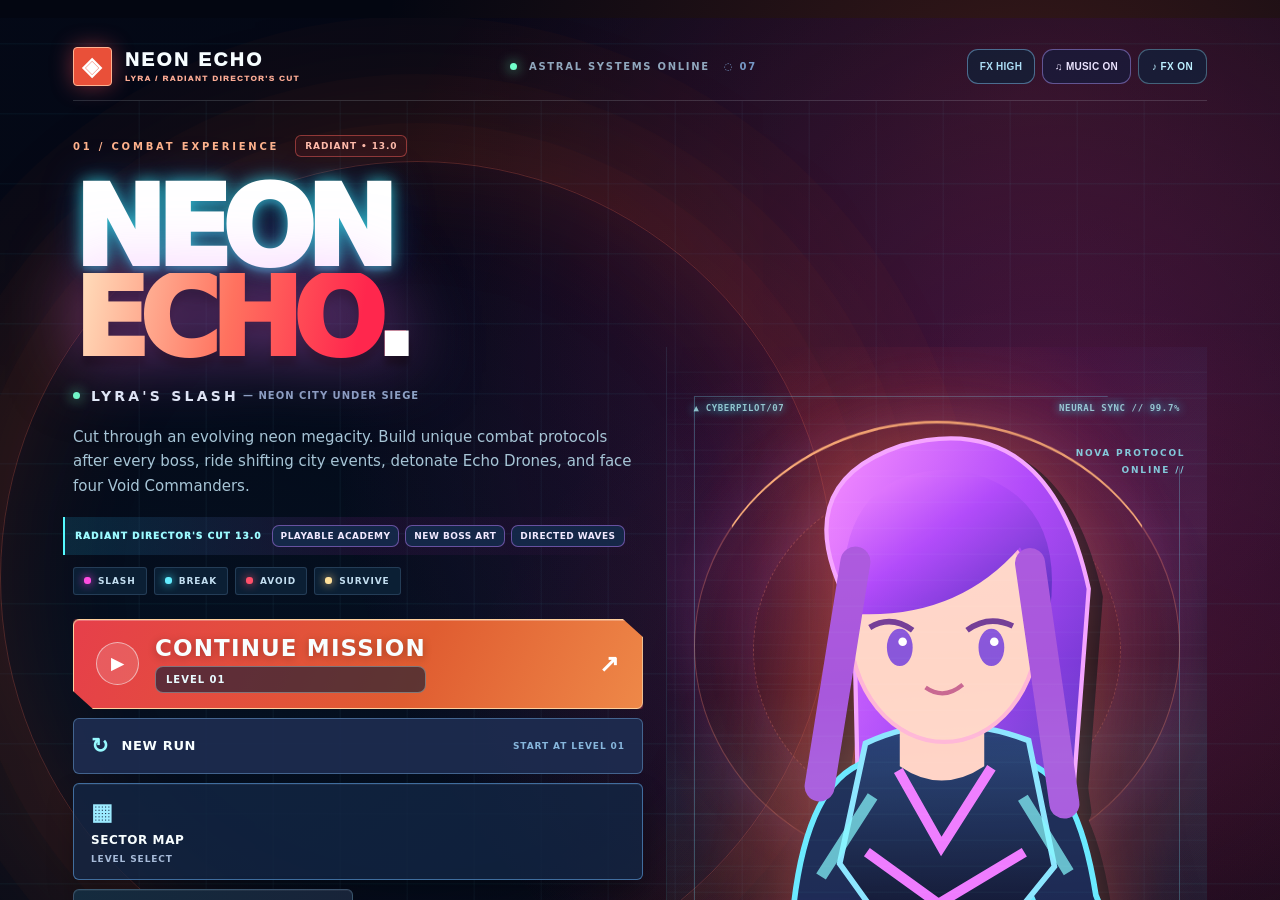
==== commit fcf94ca7: "RIFTBREAK v14: cinematic solar-red art direction and responsive combat cockpit" ====
--- a/index.html
+++ b/index.html
@@ -1,5 +1,5 @@
 <!doctype html>
-<html lang="en"><head><meta charset="utf-8"><meta name="viewport" content="width=device-width,initial-scale=1,maximum-scale=1,viewport-fit=cover,user-scalable=no,interactive-widget=resizes-content"><meta name="theme-color" content="#050b1d"><meta name="apple-mobile-web-app-capable" content="yes"><meta name="apple-mobile-web-app-status-bar-style" content="black-translucent"><title>NEON ECHO — RADIANT Director's Cut v13.0</title>
+<html lang="en"><head><meta charset="utf-8"><meta name="viewport" content="width=device-width,initial-scale=1,maximum-scale=1,viewport-fit=cover,user-scalable=no,interactive-widget=resizes-content"><meta name="theme-color" content="#050b1d"><meta name="apple-mobile-web-app-capable" content="yes"><meta name="apple-mobile-web-app-status-bar-style" content="black-translucent"><title>LYRA // RIFTBREAK — REBORN v14.0</title>
 <style>
 :root{--pink:#ff36d9;--cyan:#55f8ff;--gold:#ffd270;--bg:#080617}*{box-sizing:border-box}html,body{height:100%;margin:0;overflow:hidden;background:#04030c;color:white;font-family:Arial,Helvetica,sans-serif;touch-action:none}canvas{display:block;position:absolute;inset:0;width:100%;height:100%;touch-action:none}#ui{position:absolute;inset:0;pointer-events:none;user-select:none}button{cursor:pointer;font:inherit;color:#fff;border:1px solid #b94af3;background:linear-gradient(120deg,#4a146c,#1a123e);padding:12px 19px;letter-spacing:.12em;font-weight:900;text-transform:uppercase;box-shadow:0 0 20px #a91ffb44,inset 0 0 12px #f24ce933}button:hover{border-color:var(--cyan);box-shadow:0 0 24px #58eaff77}button:disabled{opacity:.35;cursor:not-allowed}#top{display:flex;justify-content:space-between;align-items:flex-start;gap:8px;padding:calc(10px + env(safe-area-inset-top)) max(10px,2.5vw) 0}.stat{min-width:125px;text-align:center;background:linear-gradient(140deg,#3a0e59e8,#09091cde);clip-path:polygon(0 0,100% 0,100% 85%,92% 100%,8% 100%,0 85%);border-top:3px solid #e74fff;padding:8px 10px 15px;filter:drop-shadow(0 0 12px #bb17fa)}.stat label{font-size:clamp(11px,2vw,22px);letter-spacing:.16em;display:block;font-weight:1000;text-shadow:2px 2px #65005e}.stat strong{font-size:clamp(21px,4vw,43px);display:block;line-height:1.1;color:#ffc378;text-shadow:2px 3px #b92919,0 0 14px #ff682e;font-variant-numeric:tabular-nums}.center{width:min(43vw,460px);text-align:center}.meter{height:12px;border:2px solid #9e38da;background:#100c27;box-shadow:0 0 14px #e84bff88;overflow:hidden}.meter>div{height:100%;width:0%;background:linear-gradient(90deg,#9828fd,#46ecdb,#f3ffe8);transition:width .15s}.center .sub{font-size:clamp(10px,1.55vw,17px);margin-top:9px;letter-spacing:.16em;color:#80ffff;text-shadow:0 0 9px #14eafa;font-weight:bold}.bottom{position:absolute;bottom:calc(14px + env(safe-area-inset-bottom));left:12px;right:12px;display:flex;align-items:flex-end;justify-content:space-between;gap:10px}.health{width:min(46vw,340px);font-size:12px;font-weight:900;letter-spacing:.13em;color:#b9ffff}.bar{height:15px;border:1px solid #53f7ff;background:#0d1232;margin:6px 0 12px;box-shadow:0 0 12px #33dff777}.bar>div{height:100%;background:linear-gradient(90deg,#22dfca,#a5fffd);width:100%}.bar.mp{height:8px;border-color:#ef58f9}.bar.mp>div{background:linear-gradient(90deg,#bd32fc,#ff6fd4)}.bottom button{pointer-events:auto;font-size:11px;padding:10px}.overlay{position:absolute;inset:0;display:flex;align-items:center;justify-content:center;padding:15px;background:#040313aa;backdrop-filter:blur(9px);pointer-events:auto}.hidden{display:none!important}.panel{width:min(95vw,650px);max-height:89vh;overflow:auto;padding:clamp(20px,4vw,35px);background:linear-gradient(150deg,#200c38ef,#070b23f5 62%,#0c2440ef);border:2px solid #b343f8;box-shadow:0 0 55px #d424fb66,inset 0 0 45px #5b20a932;text-align:center}.panel h1{font-size:clamp(29px,7vw,57px);line-height:1.03;letter-spacing:.12em;margin:0 0 10px;color:#fff;text-shadow:0 0 8px #ff1ac4,0 0 35px #ea21ff}.panel h2{font-size:26px;letter-spacing:.14em;color:#86ffff}.panel p{color:#b9c8e6;line-height:1.55}.tag{font-size:11px;color:#7ffcff;letter-spacing:.3em;font-weight:bold;margin-bottom:15px}.actions{display:flex;flex-wrap:wrap;gap:10px;justify-content:center;margin-top:24px}.actions button{flex:1 1 130px}.wallet{color:#ffd978;font-weight:bold;letter-spacing:.11em}.shop-grid{display:grid;grid-template-columns:repeat(auto-fit,minmax(150px,1fr));gap:10px;margin:15px 0}.upgrade{padding:14px;border:1px solid #9142c5;background:#110d2b;text-align:left}.upgrade b{color:#8ef9ff}.upgrade small{display:block;min-height:40px;color:#adb6d5;margin:8px 0}.upgrade button{width:100%;font-size:11px;padding:9px 4px}.hint{font-size:12px!important;color:#90a2be!important}#warning{background:#1b0016aa;animation:alert .22s infinite alternate}#warning h1{color:#ff506b;font-size:clamp(38px,10vw,94px)}@keyframes alert{to{background:#300009dd}}#bossbar{position:absolute;top:clamp(100px,13vh,150px);left:21%;width:58%;text-align:center;display:none;color:#ff83dc;font-weight:900;letter-spacing:.17em;text-shadow:0 0 9px #ff15d4}#bossbar .meter{margin-top:6px}#bossbar .meter>div{background:linear-gradient(90deg,#f42a86,#ffb361)}#portalframe{width:100%;height:min(48vh,380px);border:1px solid var(--cyan);background:#050819}a{color:#73faff}#toast{position:absolute;left:50%;top:21%;transform:translateX(-50%);text-align:center;color:#ffeaa8;font-weight:900;letter-spacing:.15em;text-shadow:0 0 15px #ff27df;opacity:0;transition:opacity .15s;white-space:nowrap;font-size:clamp(15px,3vw,30px)}@media(max-width:550px){.stat{min-width:85px;padding:7px 4px 10px}.center{width:35vw}.center .sub{font-size:9px}.bottom{bottom:calc(8px + env(safe-area-inset-bottom))}.health{width:48vw}.bottom button{font-size:10px;padding:9px 8px}}
 <style>
@@ -1105,6 +1105,90 @@
 #paused .v13-pause-panel .actions button{padding:15px 9px!important;border-radius:10px!important;font-size:11px!important}
 #paused #resume{background:linear-gradient(100deg,#0986ad,#4d51c6)!important;border:1px solid #8afaff!important}
 @media(max-width:480px){#paused .v13-pause-panel .actions{grid-template-columns:1fr}#paused .v13-pause-settings button{font-size:10px!important}}
+</style><style id="riftbreak-v14">
+/* RIFTBREAK v14 — full visual direction: signal red, solar amber, glacial blue */
+:root{--rb-ink:#050a14;--rb-red:#ff3e56;--rb-blue:#72efff;--rb-gold:#ffc88b}
+body{background:#02060e!important}
+#menu.overlay{background:radial-gradient(ellipse at 80% 12%,#f25a3438,transparent 45%),radial-gradient(ellipse at 8% 75%,#063d5b9c,transparent 52%),#030611!important;backdrop-filter:none!important}
+#menu .v7-shell{width:min(100%,1600px)!important;min-height:100dvh!important;max-width:none!important;border:0!important;border-radius:0!important;box-shadow:none!important;background:radial-gradient(ellipse at 83% 49%,#f3384123,transparent 40%),linear-gradient(100deg,#040917dd,#04081880 70%,#100b1390)!important;padding:clamp(17px,2.2vw,40px) clamp(18px,5.7vw,100px) clamp(18px,2.2vw,36px)!important;overflow:hidden!important;position:relative}
+#menu .v7-shell:before{content:"";position:absolute;pointer-events:none;inset:0;background:linear-gradient(0deg,#030712 4%,transparent 27%),repeating-linear-gradient(0deg,transparent 0 6px,#ffffff05 7px);z-index:0!important}
+#menu .v7-shell:after{content:"";position:absolute;width:min(65vw,920px);aspect-ratio:1;right:-16%;top:10%;border-radius:50%;border:1px solid #ff68434d;box-shadow:0 0 0 38px #f34c2007,0 0 0 87px #f34c2006,0 0 0 145px #f34c2006,0 0 180px #ff442a29,inset 0 0 130px #ff4c1f24;z-index:0;pointer-events:none;animation:rb-portal 18s linear infinite}
+@keyframes rb-portal{50%{transform:scale(1.055) rotate(10deg)}}
+#menu .v7-shell>*{position:relative;z-index:1}
+#menu .v7-masthead{min-height:55px!important;border-bottom:1px solid #e3f6ff26!important;padding:0 0 14px!important}
+#menu .v7-brand{font-size:clamp(15px,1.5vw,22px)!important;letter-spacing:.13em!important}
+#menu .v7-brand .v7-mark{background:#e95039!important;border:1px solid #ffb291!important;color:#fff!important;border-radius:4px!important;box-shadow:0 0 22px #ff4d5a73!important}
+#menu .v7-brand small{color:#fdac95!important;letter-spacing:.18em}
+#menu .v7-mast-center{color:#90a7bd!important}
+#menu .v7-hero{min-height:550px!important;grid-template-columns:minmax(0,1fr) minmax(310px,.95fr)!important;align-items:center!important}
+#menu .v7-main{padding:34px 0 26px!important;z-index:4!important}
+#menu .v7-eyebrow{color:#ffb38c!important;letter-spacing:.28em!important}
+#menu .v7-build{background:#5d202444!important;border-color:#e5585388!important;color:#ffbbaa!important}
+#menu .v7-title{font-size:clamp(68px,8.6vw,150px)!important;line-height:.82!important;margin:26px 0 24px!important;letter-spacing:-.088em!important;text-transform:uppercase!important}
+#menu .v7-title>span{color:#fff!important;filter:drop-shadow(0 5px 1px #182338)!important}
+#menu .v7-title strong{background:linear-gradient(100deg,#ffe2bf,#ff725f 47%,#ff274d 85%)!important;background-clip:text!important;-webkit-background-clip:text!important;color:transparent!important;-webkit-text-fill-color:transparent!important}
+#menu .v7-subtitle{color:#e9f5ff!important;font-size:clamp(10px,1.2vw,14px)!important;letter-spacing:.23em!important}
+#menu .v7-description{max-width:570px!important;color:#a7c5d6!important;font-size:clamp(12px,1.2vw,15px)!important;line-height:1.65!important}
+#menu .v7-rule-row>span{background:#0b1f34!important;border:1px solid #9bcaff2c!important;color:#c3def0!important;border-radius:3px!important}
+#menu .v7-actions{grid-template-columns:repeat(2,minmax(0,1fr))!important;gap:9px!important;max-width:590px!important}
+#menu .v7-actions button{border-radius:6px!important;min-height:60px!important;background:linear-gradient(120deg,#142b3e,#182238)!important;border:1px solid #8abbd64d!important;box-shadow:inset 0 1px #ffffff0f,0 14px 26px #0004!important}
+#menu #continueBtn{min-height:78px!important;background:linear-gradient(115deg,#e63f4a,#e05d31 60%,#ee8848)!important;border:1px solid #ffd09d!important;box-shadow:0 0 0 1px #ff525455,0 12px 35px #e72d423e,inset 0 1px #fff4!important}
+#menu #continueBtn strong{font-size:clamp(16px,2vw,23px)!important;text-shadow:0 2px 8px #0004}
+#menu #start{min-height:54px!important}
+#menu #bossRushBtn{background:linear-gradient(115deg,#571c33,#25213f)!important;border-color:#ee678488!important}
+#menu .v7-navcard{border-left:3px solid #ff6d65!important}
+#menu .v7-secondary{max-width:590px!important;grid-template-columns:repeat(2,minmax(0,1fr))!important;gap:8px!important}
+#menu .v7-secondary button{background:#102037!important;border:1px solid #7ca3c34d!important;border-radius:4px!important}
+#menu .v7-portrait{height:min(78vh,760px)!important;min-height:450px!important;align-self:center;mask-image:linear-gradient(#000 80%,transparent)!important}
+#menu .v7-portrait-glow{background:radial-gradient(ellipse at 50% 47%,#ff57395a 0%,#ef4c2330 35%,transparent 72%)!important}
+#menu .v7-portrait svg{height:104%!important;bottom:-14%!important;filter:drop-shadow(0 0 40px #ff775d76) drop-shadow(12px 8px 0 #030816)!important;animation:rb-lyra 6s ease-in-out infinite}
+@keyframes rb-lyra{50%{transform:translateX(-50%) translateY(-12px) rotate(-1.4deg)}}
+#menu .v7-orbit{border-color:#ff897855!important}
+#menu .v7-orbit-one{border-top-color:#ffb178!important}
+#menu .v7-pilot-id{border-color:#ffb86d!important}
+#menu .v7-pilot-id small{color:#ffc18c!important}
+#menu .v7-career{background:#090e1edb!important;border:1px solid #557e9b55!important;border-radius:5px!important;min-height:78px!important}
+#menu .v7-career-stat strong{color:#f1f7ff!important}
+#menu .v7-career-wallet strong{color:#ffd19c!important}
+#menu .v7-career-status{color:#ffac95!important}
+#menu .v7-footer{color:#8fa8c4!important;border-color:#779bad38!important}
+#top.v7-hud{background:linear-gradient(#020713e8,transparent)!important;padding:calc(17px + env(safe-area-inset-top)) 3vw 30px!important}
+#top .v7-hud-score,#top .v7-hud-combo{border-radius:6px!important;background:linear-gradient(115deg,#0a182bda,#0a1325a6)!important;border:1px solid #7ba5c058!important;clip-path:none!important;box-shadow:inset 0 1px #d6ffff1f,0 13px 30px #0005!important;transform:none!important;min-height:76px!important;padding:12px 17px!important}
+#top .v7-hud-score{border-left:3px solid #ff6656!important}#top .v7-hud-combo{border-right:3px solid #ffb56b!important}
+#top .v7-hud-score strong{color:#eafaff!important;text-shadow:0 0 15px #90eeff66!important}
+#top .v7-hud-combo strong{color:#ffbe87!important;text-shadow:0 0 17px #ff745b88!important}
+#top .v7-hud-center{background:#030a16a9!important;border:1px solid #40647c5c!important;border-radius:5px!important;padding:10px 15px!important}
+#top .v7-progress{border-color:#ff6b6d!important;background:#0c2133!important}
+#top #progress{background:linear-gradient(90deg,#ff465a,#ffbd73)!important}
+#ui .v7-vitals{background:#061425dc!important;border:1px solid #77b6dc68!important;border-left:3px solid #6ce5ff!important;border-radius:6px!important;box-shadow:0 10px 33px #0007!important}
+#ui .v7-button-group button{border-radius:5px!important;border:1px solid #85c6e077!important;background:linear-gradient(120deg,#102b43,#1b2b49)!important;min-height:61px!important}
+#ui #pulse{background:linear-gradient(130deg,#de364b,#fe694e)!important;border-color:#ffd08d!important;box-shadow:0 0 26px #ff504350!important;color:white!important}
+#ui #pulse:disabled{background:linear-gradient(120deg,#223e54,#18273a)!important;border-color:#77a3c26d!important;box-shadow:none!important}
+#ui #bossHint{border:1px solid #f3987a!important;background:#321526e9!important;color:#ffcebb!important;border-radius:3px!important}
+#ui .v7-hud-score small,#ui .v7-hud-combo small,#ui .v7-bar-label{letter-spacing:.14em!important}
+#v14Parry{position:relative;pointer-events:auto!important;background:linear-gradient(120deg,#11576a,#235a6e)!important;border:1px solid #7ff9ec!important;color:#ddffff!important;min-width:83px!important;box-shadow:0 0 20px #39e7ed33!important;transition:filter .15s,transform .15s!important}
+#v14Parry.ready{animation:rb-ready 2s infinite}
+#v14Parry.cooling{background:#122436!important;opacity:.6}
+@keyframes rb-ready{50%{filter:brightness(1.3);box-shadow:0 0 27px #61fff4aa}}
+#v14Beat{position:absolute;left:50%;top:22%;transform:translate(-50%,-50%);pointer-events:none;z-index:32;text-align:center;font:950 clamp(22px,5vw,64px)/1 system-ui,sans-serif;letter-spacing:-.03em;color:#fff;text-shadow:0 0 14px #ff4c50,0 0 45px #f53a31;opacity:0;transition:opacity .18s}
+#v14Beat.live{opacity:1}#v14Beat small{display:block;font:800 11px/2 ui-monospace,monospace;letter-spacing:.18em;color:#ffc2a8}
+#v14BossOrders{position:absolute;left:50%;top:clamp(175px,24vh,240px);width:min(90vw,550px);transform:translateX(-50%);text-align:center;z-index:15;pointer-events:none;font:900 11px ui-monospace,monospace;letter-spacing:.13em;color:#ffcaa2;text-shadow:0 0 12px #ee4a42}
+#v14BossOrders strong{display:block;font-size:clamp(15px,2vw,22px);color:#fcf8e9;letter-spacing:.06em;padding-bottom:5px}
+#v14Beat.live:before{content:"";position:fixed;left:0;right:0;top:0;height:4px;background:#ff9a4c;box-shadow:0 0 36px #ff5549}
+#v14Threat{position:absolute;inset:0;pointer-events:none;z-index:8;opacity:0;background:linear-gradient(90deg,#ff27351e,transparent 24%,transparent 76%,#ff27351e);box-shadow:inset 0 0 140px #ff2a2852;transition:opacity .13s}
+#v14Threat.live{opacity:1;animation:rb-threat .38s infinite alternate}@keyframes rb-threat{to{box-shadow:inset 0 0 200px #ff314583}}
+#warning{background:radial-gradient(ellipse at center,#6d1627e6,#030810f5 75%)!important;animation:none!important}
+#warning h1{font-size:clamp(70px,13vw,168px)!important;letter-spacing:-.06em!important;text-shadow:0 0 26px #ff2f4f,0 10px #350b18!important;transform:skew(-6deg)}
+#warning h2{color:#fff0e0!important}
+#warning .tag{color:#ffb3a0!important}
+#v11PhaseCutin,#lyraMoment{background:linear-gradient(95deg,#100d1bf0,#321624ad,#091327e8)!important}
+#lyraMomentCopy strong{color:#ffddca!important}
+#end.overlay .v13-results,#protocol .v12-protocol-wrap{border-color:#e76c6666!important;background:linear-gradient(130deg,#0e1b2ef8,#1a1126f5)!important;box-shadow:0 0 80px #ff5c4024!important}
+#end .v13-result-rank{color:#ffb77b!important}
+#v14CombatStamp{position:absolute;left:3%;top:50%;writing-mode:vertical-lr;transform:rotate(180deg);font:900 9px ui-monospace;letter-spacing:.28em;color:#9fb6c27a;pointer-events:none}
+@media(max-width:760px){#menu .v7-shell{overflow-y:auto!important;padding:15px 17px 30px!important}#menu .v7-hero{display:flex!important;flex-direction:column-reverse;align-items:stretch!important;min-height:0!important;gap:0!important}#menu .v7-main{padding:12px 0!important}#menu .v7-portrait{height:clamp(145px,27vh,240px)!important;min-height:0!important;width:100%!important;overflow:hidden!important;mask-image:linear-gradient(#000 60%,transparent)!important}#menu .v7-portrait svg{height:400px!important;bottom:-170px!important;left:70%!important}#menu .v7-pilot-id{bottom:36px!important}#menu .v7-title{font-size:clamp(55px,16vw,101px)!important;line-height:.9!important;margin:10px 0 16px!important}#menu .v7-description{font-size:12px!important;margin:12px 0!important}#menu .v7-mast-center{display:none!important}#menu .v7-career{flex-wrap:wrap!important}#menu .v7-career-status{display:none!important}#top.v7-hud{padding:calc(12px + env(safe-area-inset-top)) 10px 24px!important;gap:6px!important}#top .v7-hud-score,#top .v7-hud-combo{min-width:0!important;min-height:60px!important;padding:8px!important}#top .v7-hud-score strong,#top .v7-hud-combo strong{font-size:clamp(17px,5.5vw,30px)!important}#top .v7-hud-center{padding:7px!important}#top .v7-hud-score small,#top .v7-hud-combo small{font-size:7px!important}#v14Parry{min-width:62px!important;font-size:9px!important;padding:9px 7px!important}#v14BossOrders{top:clamp(140px,20vh,195px);font-size:9px}#v14CombatStamp{display:none}}
+@media(max-width:420px){#menu .v7-title{font-size:clamp(55px,16vw,80px)!important}#menu .v7-portrait{height:148px!important}#menu .v7-actions button{min-height:52px!important}#menu .v7-secondary button{font-size:9px!important}#ui .v7-button-group{gap:5px!important}#ui #pulse{font-size:10px!important}#v14BossOrders{top:132px}}
+@media(prefers-reduced-motion:reduce){#menu .v7-shell:after,#menu .v7-portrait svg,#v14Parry.ready,#v14Threat.live{animation:none!important}}
 </style></head><body><svg xmlns="http://www.w3.org/2000/svg" style="position:absolute;width:0;height:0;overflow:hidden" aria-hidden="true"><defs>
 <linearGradient id="lyraHair" x2="1" y2="1"><stop stop-color="#f78cff"/><stop offset=".43" stop-color="#ae48fa"/><stop offset="1" stop-color="#482cb5"/></linearGradient><linearGradient id="lyraSuit" x2="0" y2="1"><stop stop-color="#273c75"/><stop offset="1" stop-color="#11142f"/></linearGradient>
 <symbol id="lyraChibiArt" viewBox="0 0 200 240"><path d="M48 76Q10 18 91 9Q163 -7 178 74L169 171Q139 193 117 164L52 167Z" fill="url(#lyraHair)" stroke="#e698ff" stroke-width="4"/><path d="M72 166L52 205Q48 230 68 230H151Q170 226 152 204L129 165" fill="url(#lyraSuit)" stroke="#72eaff" stroke-width="4"/><path d="M86 180L109 212L132 178" fill="none" stroke="#f389fa" stroke-width="8"/><path d="M70 224L65 235M137 224L145 235" stroke="#6deeff" stroke-width="12" stroke-linecap="round"/><ellipse cx="110" cy="111" rx="62" ry="65" fill="#ffd5c6" stroke="#ffbad6" stroke-width="3"/><path d="M44 93Q28 23 105 18Q174 22 176 95Q156 77 150 60Q100 101 44 93" fill="url(#lyraHair)"/><path d="M69 117Q83 103 96 118M124 118Q138 103 151 117" fill="none" stroke="#6b3c88" stroke-width="5" stroke-linecap="round"/><ellipse cx="84" cy="125" rx="9" ry="14" fill="#9f61e9"/><ellipse cx="138" cy="125" rx="9" ry="14" fill="#9f61e9"/><circle cx="87" cy="121" r="3" fill="#fff"/><circle cx="141" cy="121" r="3" fill="#fff"/><path d="M103 145Q111 152 120 145" stroke="#b95b8e" stroke-width="3" fill="none"/><ellipse cx="61" cy="145" rx="12" ry="6" fill="#ff92ab" opacity=".5"/><ellipse cx="157" cy="145" rx="12" ry="6" fill="#ff92ab" opacity=".5"/><path d="M47 82L35 161M170 82L183 163" stroke="#c770f5" stroke-width="16" stroke-linecap="round"/><path d="M76 200L109 222L143 200" fill="none" stroke="#72eeff" stroke-width="3"/></symbol>
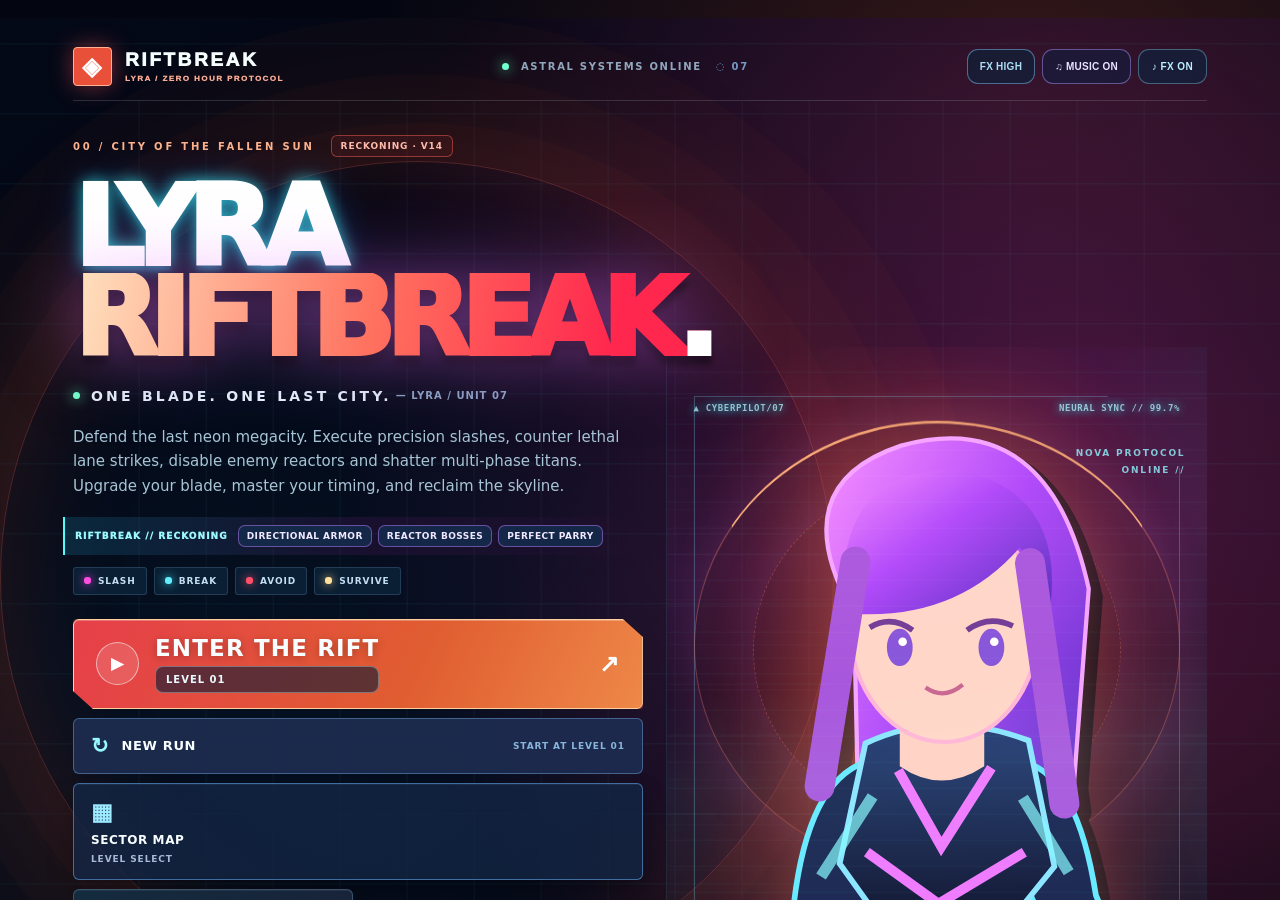
==== commit 130276e5: "RIFTBREAK v14: reactor boss combat, perfect parry, lane lasers, directional armor and cinematic Tita" ====
--- a/index.html
+++ b/index.html
@@ -2355,4 +2355,344 @@
 const sideGame=new OrbitEchoBridge('https://eedmond95.github.io/Orbit-and-Echo-Test/');$('sideBtn').onclick=()=>sideGame.open();$('sideBack').onclick=()=>sideGame.claim();
 function updateFxButton(){$('fxToggle').textContent=save.fxQuality==='lite'?'FX LITE':'FX HIGH';$('fxToggle').setAttribute('aria-pressed',String(save.fxQuality==='high'))} $('fxToggle').onclick=()=>{save.fxQuality=save.fxQuality==='lite'?'high':'lite';renderScaleLimit=save.fxQuality==='lite'?1.25:2;resize();persist();updateFxButton();sound('ui')};function toggleMusic(){save.music=!save.music;persist();musicNextTime=0;updateMusicButton();if(save.music)ensureMusicAudio()}$('musicToggle').onclick=toggleMusic;$('pauseMusic').onclick=toggleMusic;function updateSoundButton(){if($('pauseFx'))$('pauseFx').textContent=save.muted?'♪ FX OFF':'♪ FX ON';const button=$('audioToggle');if(button){button.textContent=save.muted?'♪ FX OFF':'♪ FX ON';button.setAttribute('aria-pressed',String(!save.muted))}}function toggleEffects(){save.muted=!save.muted;persist();updateSoundButton();if(!save.muted)sound('ui')} $('audioToggle').onclick=toggleEffects;$('pauseFx').onclick=toggleEffects;
 ensureDaily();renderMissions();renderShop();refreshContinue();updateSoundButton();updateMusicButton();updateFxButton();updateHUD();show('menu');
+
+/* RIFTBREAK v14 — combat systems. Existing v13 progress, modes, academy, and rewards retained. */
+(function(){
+ const M=(id)=>document.getElementById(id);
+ const v14={parryTime:0,parryCooldown:0,parryPerfect:0,beatEnd:0,threatEnd:0,
+    bossRef:null,nodes:[],phase:0,lane:null,laneClock:6.6,comboMark:0,precisionTap:false,
+    killFx:0,skillFX:0,lastNodeHit:-100};
+ const title=M('menu').querySelector('.v7-title');
+ if(title)title.innerHTML='<span>LYRA</span><strong>RIFTBREAK<span class="v7-dot">.</span></strong>';
+ const brand=M('menu').querySelector('.v7-brand>span:last-child');
+ if(brand)brand.innerHTML='RIFTBREAK<small>LYRA / ZERO HOUR PROTOCOL</small>';
+ const build=M('menu').querySelector('.v7-build');if(build)build.textContent='RECKONING · V14';
+ const eyebrow=M('menu').querySelector('.v7-eyebrow>span');if(eyebrow)eyebrow.textContent='00 / CITY OF THE FALLEN SUN';
+ const subtitle=M('menu').querySelector('.v7-subtitle');if(subtitle)subtitle.innerHTML='<i></i> ONE BLADE. ONE LAST CITY. <span>— LYRA / UNIT 07</span>';
+ const descr=M('menu').querySelector('.v7-description');
+ if(descr)descr.textContent='Defend the last neon megacity. Execute precision slashes, counter lethal lane strikes, disable enemy reactors and shatter multi-phase titans. Upgrade your blade, master your timing, and reclaim the skyline.';
+ const banner=M('menu').querySelector('.v8-feature-banner');
+ if(banner)banner.innerHTML='<strong>RIFTBREAK // RECKONING</strong><span>DIRECTIONAL ARMOR</span><span>REACTOR BOSSES</span><span>PERFECT PARRY</span>';
+ const footer=M('menu').querySelector('.v7-footer>span:last-child');if(footer)footer.textContent='RIFTBREAK V14.0 // NEW COMBAT ENGINE';
+ const next=M('continueBtn')?.querySelector('strong');if(next)next.textContent='ENTER THE RIFT';
+ const rush=M('bossRushBtn')?.querySelector('strong');if(rush)rush.textContent='TITAN GAUNTLET';
+ const hint=M('howto')?.querySelector('.tutorial-panel');
+ if(hint){const p=document.createElement('p');p.style.cssText='padding:13px;border:1px solid #f0806a80;background:#391d2b8a;color:#ffe3d4;font-weight:700';p.textContent='RIFTBREAK NEW: blue armored targets show a blade-direction arrow—match your slash to the arrow. In titan fights, use Lyra Pulse to breach the shield, cut glowing orbiting reactors, then damage the exposed core. Tap PARRY just before a hit or a laser strike to counter.';hint.insertBefore(p,hint.querySelector('.actions'))}
+ const bottom=M('ui')?.querySelector('.v7-button-group');
+ let parry=null;
+ if(bottom){
+   parry=document.createElement('button');parry.id='v14Parry';parry.className='ready';parry.type='button';
+   parry.textContent='◇ PARRY';parry.setAttribute('aria-label','Parry an incoming attack');
+   bottom.insertBefore(parry,M('pause'));
+ }
+ const beat=document.createElement('div');beat.id='v14Beat';beat.setAttribute('aria-live','off');document.body.append(beat);
+ const threats=document.createElement('div');threats.id='v14Threat';document.body.append(threats);
+ const orders=document.createElement('div');orders.id='v14BossOrders';document.body.append(orders);
+ const stamp=document.createElement('div');stamp.id='v14CombatStamp';stamp.textContent='RIFTBREAK // PHANTOM ASSAULT SYSTEM // 14.0';M('ui').append(stamp);
+ function beatNotice(main,minor,seconds){
+   beat.innerHTML='';
+   beat.append(document.createTextNode(main));
+   if(minor){const e=document.createElement('small');e.textContent=minor;beat.append(e)}
+   v14.beatEnd=clock+(seconds||1.2);beat.classList.add('live');
+ }
+ function flashThreat(t){v14.threatEnd=Math.max(v14.threatEnd,clock+t);threats.classList.add('live')}
+ function activateParry(){
+   if(game.mode!=='play'||v14.parryCooldown>0||game.levelTransitionUntil>clock)return;
+   v14.parryTime=.91;v14.parryCooldown=6.8;v14.parryPerfect=.55;
+   if(parry)parry.classList.remove('ready');
+   impactRing(W*.5,H*.72,'#6dfff2',Math.min(W,H)*.34,2);
+   spawnParticle(W*.5,H*.72,'#8dfff2',34,.9);sound('ui');
+   beatNotice('AEGIS COUNTER','0.9 SEC INVULNERABILITY · TIME YOUR DEFENSE',.88);
+ }
+ if(parry){parry.addEventListener('pointerdown',e=>e.stopPropagation());parry.addEventListener('click',e=>{e.stopPropagation();activateParry()})}
+ addEventListener('keydown',e=>{if(e.code==='ShiftLeft'||e.code==='ShiftRight'||e.key.toLowerCase()==='f'){e.preventDefault();activateParry()}});
+ const oldHitPlayer=hitPlayer;
+ hitPlayer=function(damage){
+   if(game.mode==='play'&&!game.training&&v14.parryTime>0){
+     const perfect=v14.parryPerfect>0;
+     game.mp=Math.min(100,game.mp+(perfect?30:12));
+     game.combo+=perfect?3:1;
+     game.bestCombo=Math.max(game.bestCombo||0,game.combo);
+     v14.parryTime=0;v14.parryPerfect=0;
+     game.shake=Math.max(game.shake,perfect?16:8);
+     impactRing(W*.5,H*.64,perfect?'#ffe7b0':'#83faff',Math.min(W,H)*.65,2);
+     spawnParticle(W*.5,H*.6,perfect?'#ffd496':'#82faff',90,1.8);
+     if(perfect){giveScore(480,W*.5,H*.5);beatNotice('PERFECT COUNTER','DAMAGE NEGATED · +30 NOVA · +480 SCORE',1.5);v14.lane=null;}
+     else beatNotice('DEFLECTED','DAMAGE NEGATED · +12 NOVA',1.05);
+     sound('hit');return;
+   }
+   flashThreat(.8);oldHitPlayer(damage);
+ };
+ const oldTapSlash=tapSlash;
+ tapSlash=function(x,y){v14.precisionTap=true;try{return oldTapSlash(x,y)}finally{v14.precisionTap=false}};
+ const oldSliceEntity=sliceEntity;
+ sliceEntity=function(e){
+   if(!e||!e.active)return;
+   if(!v14.precisionTap&&(e.type==='armor'||e.type==='charger')&&e.age>.23&&!game.training&&!(game.pulseUntil>clock)){
+     const desired=e.type==='armor'?Math.PI/2:0,angle=game.lastSlashAngle||0;
+     const deviation=Math.abs(Math.sin(angle-desired));
+     if(deviation>.67){
+       if(e.hitCooldown<=0){e.hitCooldown=.22;spawnParticle(e.x,e.y,'#8df6ff',9,.45);floatText(e.x,e.y,'ANGLE BLOCKED','#a9edff');sound('slash')}
+       return;
+     }
+   }
+   return oldSliceEntity(e);
+ };
+ function nodePos(n,b){
+   const r=Math.max(54,Math.min(W*.17,H*.17,140));
+   const a=n.angle+Math.sin(clock*1.1+n.angle)*.12+b.t*.12;
+   return {x:clamp(b.x+Math.cos(a)*r,38,W-38),y:clamp(b.y+Math.sin(a)*r*.88,Math.max(145,H*.2),H*.78)};
+ }
+ function armNodes(n){
+   v14.nodes=Array.from({length:n},(_,i)=>({angle:(Math.PI*2*i/n)-Math.PI/2,hit:false,life:1}));
+   v14.lastNodeHit=-100;
+   beatNotice(n+' REACTORS ARMED','CUT THE ORBITAL CORES TO UNLOCK THE TITAN',1.5);
+ }
+ const oldUsePulse=usePulse;
+ usePulse=function(){
+   const available=game.mode==='play'&&game.mp>=100&&!(game.levelTransitionUntil>clock);
+   oldUsePulse();
+   if(!available)return;
+   v14.skillFX=2.9;
+   if(game.boss&&!game.training){
+     game.boss.shieldDown=Math.max(11,game.boss.shieldDown);
+     armNodes(game.boss.phase>=2?3:2);
+     beatNotice('LYRA // SOLAR BREACH','SHIELD SHATTERED · ERASE THE REACTORS',2.5);
+   }else beatNotice('LYRA // NOVA ASCENDANT','CLEAR THE SKY · DESTROY EVERYTHING',1.8);
+ };
+ const oldSlash=slash;
+ slash=function(ax,ay,bx,by){
+   if(game.mode!=='play')return oldSlash(ax,ay,bx,by);
+   const b=game.boss;
+   if(v14.lane&&v14.lane.stage==='warning'){
+     const a=v14.lane;
+     if(segmentDistance(a.x,a.y,ax,ay,bx,by)<Math.max(30,Math.min(W,H)*.068)){
+       a.stage='disarmed';a.time=.5;game.mp=Math.min(100,game.mp+18);giveScore(370,a.x,a.y);
+       impactRing(a.x,a.y,'#90fff1',Math.min(W,H)*.36,2);
+       spawnParticle(a.x,a.y,'#73ffe8',55,1.2);
+       beatNotice('LANE STRIKE CANCELED','REACTOR DISARMED · +18 NOVA',1.25);sound('hit');
+     }
+   }
+   if(b&&b.shieldDown>0&&!game.training){
+     let pending=v14.nodes.filter(n=>!n.hit);
+     for(const n of pending){
+       const p=nodePos(n,b);
+       if(segmentDistance(p.x,p.y,ax,ay,bx,by)<Math.max(28,Math.min(W,H)*.049)){
+         n.hit=true;v14.lastNodeHit=clock;game.mp=Math.min(100,game.mp+5);
+         game.combo++;game.bestCombo=Math.max(game.bestCombo||0,game.combo);
+         spawnParticle(p.x,p.y,'#ffb578',70,1.4);impactRing(p.x,p.y,'#ffcea1',Math.min(W,H)*.14,2);giveScore(310,p.x,p.y);
+         game.shake=Math.max(game.shake,11);sound('hit');
+         const left=v14.nodes.filter(q=>!q.hit).length;
+         beatNotice(left?left+' REACTOR'+(left===1?'':'S')+' LEFT':'CORE UNLOCKED',left?'SLASH THE REMAINING ORBITALS':'STRIKE THE TITAN WHILE ITS SHIELD IS DOWN',1.1);
+       }
+     }
+     if(v14.nodes.some(n=>!n.hit)){
+       b.cool=Math.max(b.cool,.32);
+     }else if(pending.length>0){
+       b.cool=Math.max(b.cool,.12);
+     }
+   }
+   return oldSlash(ax,ay,bx,by);
+ };
+ const oldLevelUp=levelUp;
+ levelUp=function(){
+   if(game.boss&&!game.training){v14.killFx=2.7;v14.lane=null;spawnParticle(game.boss.x,game.boss.y,'#ffdbad',110,2.4);beatNotice('TITAN EXECUTED','SKYLINE SECURED · SECTOR CLEARED',2.6)}
+   return oldLevelUp();
+ };
+ const oldResetRun=resetRun;
+ resetRun=function(lvl){
+   v14.parryTime=0;v14.parryCooldown=0;v14.parryPerfect=0;v14.bossRef=null;
+   v14.nodes=[];v14.lane=null;v14.laneClock=6.6;v14.killFx=0;v14.skillFX=0;v14.comboMark=0;
+   oldResetRun(lvl);beatNotice('SECTOR '+String(game.level).padStart(2,'0')+' // DEPLOYED','SLASH · COUNTER · SURVIVE',1.45);
+ };
+ const oldStartBossRush=startBossRush;
+ startBossRush=function(){
+   v14.bossRef=null;v14.nodes=[];v14.lane=null;v14.laneClock=6.6;oldStartBossRush();beatNotice('TITAN GAUNTLET','FOUR COMMANDERS · ONE PILOT',1.75);
+ };
+ const oldUpdate=update;
+ update=function(dt){
+   oldUpdate(dt);
+   if(clock>=v14.beatEnd)beat.classList.remove('live');
+   if(clock>=v14.threatEnd)threats.classList.remove('live');
+   if(game.mode!=='play'){orders.style.display='none';return}
+   if(game.hitStop>0)return;
+   v14.parryTime=Math.max(0,v14.parryTime-dt);
+   v14.parryPerfect=Math.max(0,v14.parryPerfect-dt);
+   v14.parryCooldown=Math.max(0,v14.parryCooldown-dt);
+   v14.skillFX=Math.max(0,v14.skillFX-dt);v14.killFx=Math.max(0,v14.killFx-dt);
+   if(parry){
+     if(v14.parryCooldown>0){parry.textContent='◇ '+v14.parryCooldown.toFixed(1)+'s';parry.className='cooling'}
+     else{parry.textContent='◇ PARRY';parry.className='ready'}
+   }
+   if(game.combo>=12&&game.combo>=v14.comboMark+12){
+     v14.comboMark=game.combo-(game.combo%12);
+     beatNotice(game.combo+'× BLADE FRENZY','HOLD YOUR STREAK FOR MAXIMUM RANK',1.05);
+   }
+   const b=game.boss;
+   if(b&&!game.training){
+     orders.style.display='';
+     if(v14.bossRef!==b){v14.bossRef=b;v14.nodes=[];v14.phase=b.phase||0;v14.lane=null;v14.laneClock=5.7}
+     if(b.phase>=2&&v14.phase<2&&b.shieldDown>0){armNodes(3);flashThreat(1.2)}
+     v14.phase=b.phase;
+     if(b.shieldDown<=0){v14.nodes=[];orders.innerHTML='<strong>⬡ BARRIER ONLINE</strong>SLASH MINIONS · FILL NOVA · ACTIVATE LYRA PULSE'}
+     else{
+       const left=v14.nodes.filter(n=>!n.hit).length;
+       orders.innerHTML=left?'<strong>◉ '+left+' REACTOR'+(left===1?'':'S')+' ACTIVE</strong>SLASH GLOWING NODES · '+Math.ceil(b.shieldDown)+'s REMAINING':'<strong>✕ REACTOR LOCK BROKEN</strong>THE TITAN IS VULNERABLE · ATTACK THE CORE';
+     }
+     if(!v14.lane){v14.laneClock-=dt;if(v14.laneClock<=0&&game.pulseUntil<=clock){
+       const horizontal=Math.random()<.5,x=W*(.24+Math.random()*.52),y=H*(.34+Math.random()*.29);
+       v14.lane={horizontal,x,y,time:2.15,stage:'warning'};
+       v14.laneClock=7+Math.random()*3;
+       flashThreat(.45);lyraSay('REACTOR STRIKE! SLASH THE SIGNAL NODE!',2.3);
+     }}else{
+       const l=v14.lane;l.time-=dt;
+       if(l.stage==='warning'&&l.time<=0){
+         l.stage='fired';l.time=.8;flashThreat(1);
+         hitPlayer(b.phase>=2?24:18);game.shake=Math.max(14,game.shake);
+         beatNotice('RIFT STRIKE','COUNTER OR CUT THE TELEGRAPH NEXT TIME',1.1);
+       }
+       if(l.time<=0)v14.lane=null;
+     }
+   }else{orders.style.display='none';v14.bossRef=null;v14.nodes=[];v14.lane=null}
+ };
+ function polygon(points,fill,stroke,w){
+   ctx.beginPath();for(let i=0;i<points.length;i++){const p=points[i];i?ctx.lineTo(p[0],p[1]):ctx.moveTo(p[0],p[1])}
+   ctx.closePath();if(fill){ctx.fillStyle=fill;ctx.fill()}if(stroke){ctx.strokeStyle=stroke;ctx.lineWidth=w||1;ctx.stroke()}
+ }
+ const oldBossArt=drawBoss;
+ drawBoss=function(b){
+   const kind=b.kind||0,t=b.t||0,phase=b.phase>=2,shield=b.shieldDown<=0;
+   const palette=[['#ff4b60','#ffbd8a'],['#a275ff','#ff7cc7'],['#5df3fc','#a3f9e2'],['#ffba58','#ff6862']][kind];
+   const hue=palette[0],light=palette[1],r=Math.max(55,Math.min(W,H)*.13);
+   ctx.save();ctx.translate(b.x,b.y+Math.sin(t*2.8)*5);
+   ctx.shadowColor=hue;ctx.shadowBlur=save.fxQuality==='lite'?9:38;
+   const aura=ctx.createRadialGradient(0,0,r*.1,0,0,r*2.3);
+   aura.addColorStop(0,phase?'#ff7b5445':'#4966d833');aura.addColorStop(.6,hue+'24');aura.addColorStop(1,'#00000000');
+   ctx.fillStyle=aura;ctx.beginPath();ctx.arc(0,0,r*2.3,0,Math.PI*2);ctx.fill();
+   ctx.save();ctx.rotate(t*(kind%2?-.4:.42));
+   for(let i=0;i<12;i++){const a=i*Math.PI/6;ctx.save();ctx.rotate(a);polygon([[-r*.07,-r*1.85],[r*.07,-r*1.85],[r*.20,-r*2.15],[0,-r*2.35],[-r*.2,-r*2.15]],'#101a31',hue,2);ctx.restore()}
+   ctx.strokeStyle=hue;ctx.lineWidth=2;ctx.globalAlpha=.65;
+   ctx.beginPath();ctx.arc(0,0,r*1.7,0,Math.PI*2);ctx.stroke();ctx.restore();
+   ctx.globalAlpha=1;ctx.shadowBlur=18;
+   const wingLift=Math.sin(t*2.1)*r*.09;
+   // Independent weapon silhouettes for each Void Commander.
+   if(kind===0||kind===2){
+     for(const side of [-1,1]){
+       ctx.save();ctx.scale(side,1);
+       polygon([[r*.38,-r*.31],[r*1.0,-r*.68],[r*1.62,-r*1.23-wingLift],[r*1.48,-r*.25],[r*.96,r*.43],[r*.52,r*.21]],'#18213b',hue,3);
+       polygon([[r*1.19,-r*.67],[r*1.81,-r*1.44-wingLift],[r*1.62,r*.12],[r*1.14,r*.41]],kind===2?'#103d50':'#482035',light,2);
+       for(let j=0;j<3;j++){ctx.strokeStyle=light;ctx.lineWidth=1.4;line(r*(.8+j*.19),-r*(.6+j*.17),r*(1.15+j*.15),-r*.2)}
+       ctx.restore()
+     }
+   }else{
+     for(const side of [-1,1]){ctx.save();ctx.scale(side,1);
+       polygon([[r*.4,-r*.4],[r*1.48,-r*1.6],[r*1.28,-r*.34],[r*2.14,r*.11],[r*.72,r*.5]],'#172344',hue,3);
+       polygon([[r*1.5,-r*1.7],[r*1.64,-r*.65],[r*1.39,-r*.65]],light,light,1);
+       ctx.restore()}
+   }
+   const armor=ctx.createLinearGradient(-r,-r,r,r);
+   armor.addColorStop(0,'#3b4266');armor.addColorStop(.43,'#131f36');armor.addColorStop(1,'#080c20');
+   polygon([[0,-r*.95],[r*.81,-r*.51],[r*.97,r*.25],[r*.53,r*.83],[0,r*1.02],[-r*.53,r*.83],[-r*.97,r*.25],[-r*.81,-r*.51]],armor,hue,3.7);
+   polygon([[0,-r*.81],[r*.51,-r*.39],[r*.7,r*.18],[r*.28,r*.55],[0,r*.81],[-r*.28,r*.55],[-r*.7,r*.18],[-r*.51,-r*.39]],'#172b43',light,1.8);
+   for(const side of [-1,1]){
+     ctx.save();ctx.scale(side,1);
+     polygon([[r*.21,-r*.65],[r*.63,-r*1.22],[r*.97,-r*1.8],[r*.88,-r*.59],[r*.6,-r*.36]],'#112437',hue,3);
+     polygon([[r*.19,-r*.14],[r*.58,-r*.2],[r*.47,-r*.02],[r*.17,r*.04]],'#fffded',hue,1.7);
+     polygon([[r*.5,r*.25],[r*.82,r*.41],[r*.45,r*.68]],'#0b1226',light,1.5);
+     ctx.restore()
+   }
+   // Animated mouth grille and reactor core.
+   ctx.shadowColor=light;ctx.shadowBlur=22;
+   polygon([[0,-r*.18],[r*.18,0],[r*.19,r*.29],[0,r*.43],[-r*.19,r*.29],[-r*.18,0]],light,'#fff9df',2);
+   ctx.shadowBlur=0;ctx.strokeStyle='#092033';ctx.lineWidth=2;
+   for(let i=-2;i<=2;i++)line(-r*.11,r*(.08+i*.045),r*.11,r*(.08+i*.045));
+   ctx.strokeStyle=light;ctx.lineWidth=3;ctx.beginPath();ctx.arc(0,0,r*1.18,t*.4,t*.4+Math.PI*.6);ctx.stroke();
+   if(shield){ctx.strokeStyle='#7efaff';ctx.shadowColor='#71e8ff';ctx.shadowBlur=22;ctx.lineWidth=3.5;ctx.globalAlpha=.8;ctx.beginPath();ctx.ellipse(0,0,r*1.3,r*1.12,-.2,0,Math.PI*2);ctx.stroke();ctx.globalAlpha=.4;ctx.setLineDash([7,14]);ctx.beginPath();ctx.arc(0,0,r*1.57,0,Math.PI*2);ctx.stroke();ctx.setLineDash([])}
+   else{ctx.shadowColor='#ffb16d';ctx.shadowBlur=35;ctx.strokeStyle=light;ctx.lineWidth=5;ctx.beginPath();ctx.arc(0,0,r*.46,t*1.5,t*1.5+Math.PI*1.4);ctx.stroke()}
+   ctx.restore();
+ };
+ function drawArmorMarker(e){
+   if(!e.active||game.mode!=='play'||game.pulseUntil>clock)return;
+   const s=e.size*(.31+Math.pow(Math.max(.05,e.z)/1.8,1.55)*2.8);
+   ctx.save();ctx.translate(e.x,e.y);ctx.globalAlpha=Math.min(1,e.age*3);
+   ctx.strokeStyle=e.type==='armor'?'#8affff':'#ffc0a7';ctx.lineWidth=3;ctx.shadowColor=ctx.strokeStyle;ctx.shadowBlur=10;
+   const m=Math.max(9,s*.38);ctx.beginPath();
+   if(e.type==='armor'){ctx.moveTo(0,-m);ctx.lineTo(0,m);ctx.moveTo(-m*.35,m*.6);ctx.lineTo(0,m);ctx.lineTo(m*.35,m*.6)}
+   else{ctx.moveTo(-m,0);ctx.lineTo(m,0);ctx.moveTo(m*.6,-m*.35);ctx.lineTo(m,0);ctx.lineTo(m*.6,m*.35)}
+   ctx.stroke();ctx.restore();
+ }
+ function drawLane(){
+   const l=v14.lane;if(!l)return;
+   ctx.save();const progress=clamp(l.time/2.15,0,1),fired=l.stage==='fired';
+   ctx.globalCompositeOperation='lighter';ctx.globalAlpha=fired?.9:.4+.5*(1-progress);
+   ctx.strokeStyle=fired?'#ffe9b6':'#ff4757';ctx.shadowColor='#ff3144';ctx.shadowBlur=fired?55:30;
+   ctx.lineWidth=fired?24:5;ctx.beginPath();
+   if(l.horizontal){ctx.moveTo(0,l.y);ctx.lineTo(W,l.y)}
+   else{ctx.moveTo(l.x,0);ctx.lineTo(l.x,H)}
+   ctx.stroke();ctx.setLineDash([8,16]);ctx.strokeStyle='#ffe5bf';ctx.lineWidth=1.5;
+   ctx.beginPath();if(l.horizontal){ctx.moveTo(0,l.y);ctx.lineTo(W,l.y)}else{ctx.moveTo(l.x,0);ctx.lineTo(l.x,H)}ctx.stroke();ctx.setLineDash([]);
+   ctx.globalAlpha=l.stage==='warning'?1:.2;ctx.translate(l.x,l.y);ctx.rotate(clock*2);
+   polygon([[0,-26],[26,0],[0,26],[-26,0]],'#1c1124','#ffd2a4',3);ctx.fillStyle='#ff685d';ctx.beginPath();ctx.arc(0,0,10,0,Math.PI*2);ctx.fill();
+   ctx.restore();
+   if(l.stage==='warning'){
+     ctx.save();ctx.textAlign='center';ctx.fillStyle='#fff0c7';ctx.shadowColor='#ff3a57';ctx.shadowBlur=12;ctx.font='900 '+Math.max(10,Math.min(14,W*.03))+'px ui-monospace,monospace';
+     ctx.fillText('CUT THE REACTOR · '+l.time.toFixed(1)+'s',clamp(l.x,90,W-90),clamp(l.y-42,135,H-110));ctx.restore();
+   }
+ }
+ function drawReactorNodes(){
+   const b=game.boss;if(!b||b.shieldDown<=0)return;
+   for(const n of v14.nodes){if(n.hit)continue;const p=nodePos(n,b);
+     const rr=Math.max(19,Math.min(30,Math.min(W,H)*.055)),spin=clock*1.7+n.angle;
+     ctx.save();ctx.translate(p.x,p.y);ctx.rotate(spin);ctx.globalCompositeOperation='lighter';ctx.shadowColor='#ffac60';ctx.shadowBlur=35;
+     ctx.strokeStyle='#ffe8b4';ctx.lineWidth=3;
+     ctx.beginPath();ctx.arc(0,0,rr*.92,-.5,Math.PI*1.6);ctx.stroke();
+     for(let i=0;i<4;i++){ctx.rotate(Math.PI/2);polygon([[0,-rr*1.25],[rr*.34,-rr*.71],[0,-rr*.42],[-rr*.34,-rr*.71]],'#923344','#ffba83',2)}
+     polygon([[0,-rr*.53],[rr*.55,0],[0,rr*.53],[-rr*.55,0]],'#ff8f5f','#fff8e5',3);
+     ctx.restore();
+     ctx.save();ctx.strokeStyle='#ffb38577';ctx.lineWidth=1;ctx.setLineDash([3,9]);ctx.beginPath();ctx.moveTo(p.x,p.y);ctx.lineTo(b.x,b.y);ctx.stroke();ctx.setLineDash([]);ctx.restore();
+   }
+ }
+ function drawRiftForeground(){
+   if(game.mode!=='play'&&game.mode!=='warning')return;
+   ctx.save();ctx.globalCompositeOperation='screen';
+   const horizon=H*.56,vanishX=W*.5;
+   ctx.strokeStyle='#47a9e3';ctx.lineWidth=1;
+   for(let j=-9;j<=9;j++){
+     ctx.globalAlpha=.08;ctx.beginPath();ctx.moveTo(vanishX+j*W*.016,horizon);ctx.lineTo(vanishX+j*W*.19,H);ctx.stroke()
+   }
+   for(let i=0;i<10;i++){
+     const u=((i/10+clock*.037)%1),y=horizon+(H-horizon)*u*u;
+     ctx.globalAlpha=.035+u*.13;ctx.beginPath();ctx.moveTo(0,y);ctx.lineTo(W,y);ctx.stroke()
+   }
+   const edge=ctx.createLinearGradient(0,0,W,0);
+   edge.addColorStop(0,'#ff3d4818');edge.addColorStop(.18,'#00000000');edge.addColorStop(.82,'#00000000');edge.addColorStop(1,'#ff3d4818');
+   ctx.globalAlpha=1;ctx.fillStyle=edge;ctx.fillRect(0,0,W,H);
+   if(v14.skillFX>0){
+     const u=v14.skillFX/2.9;ctx.globalAlpha=Math.min(.8,u*.65);ctx.strokeStyle='#bafaff';ctx.shadowColor='#ffffff';ctx.shadowBlur=32;ctx.lineWidth=8;
+     for(let i=0;i<6;i++){const x=W*((i+1)/7);ctx.beginPath();ctx.moveTo(x-W*.3*Math.sin(clock*6+i),0);ctx.lineTo(x+W*.2*Math.cos(clock*5+i),H);ctx.stroke()}
+   }
+   if(v14.killFx>0){
+     const u=v14.killFx/2.7;ctx.globalAlpha=u*.3;ctx.fillStyle='#ffe0b5';ctx.fillRect(0,0,W,H);
+   }
+   ctx.restore();
+ }
+ const oldDraw=draw;
+ draw=function(){
+   oldDraw();
+   if(game.mode!=='play'&&game.mode!=='warning')return;
+   ctx.save();
+   drawRiftForeground();
+   if(game.mode==='play'){
+     for(const e of entities)if(e.active&&(e.type==='armor'||e.type==='charger'))drawArmorMarker(e);
+     drawLane();drawReactorNodes();
+   }
+   ctx.restore();
+ };
+ // Fast retry paths and safety: continue older game menus and save data without migration.
+ window.RIFTBREAK_BUILD='14.0.0';
+ window.RIFTBREAK_DIAGNOSTICS=()=>({build:window.RIFTBREAK_BUILD,mode:game.mode,sector:game.level,
+   parryReady:v14.parryCooldown<=0,shieldNodes:v14.nodes.filter(n=>!n.hit).length,
+   laneActive:!!v14.lane,progressSaved:save.highestUnlocked});
+ console.info('[RIFTBREAK v14] interactive reactor bosses / directional armor / parry / cinematic renderer ready');
+})();
 </script></body></html>
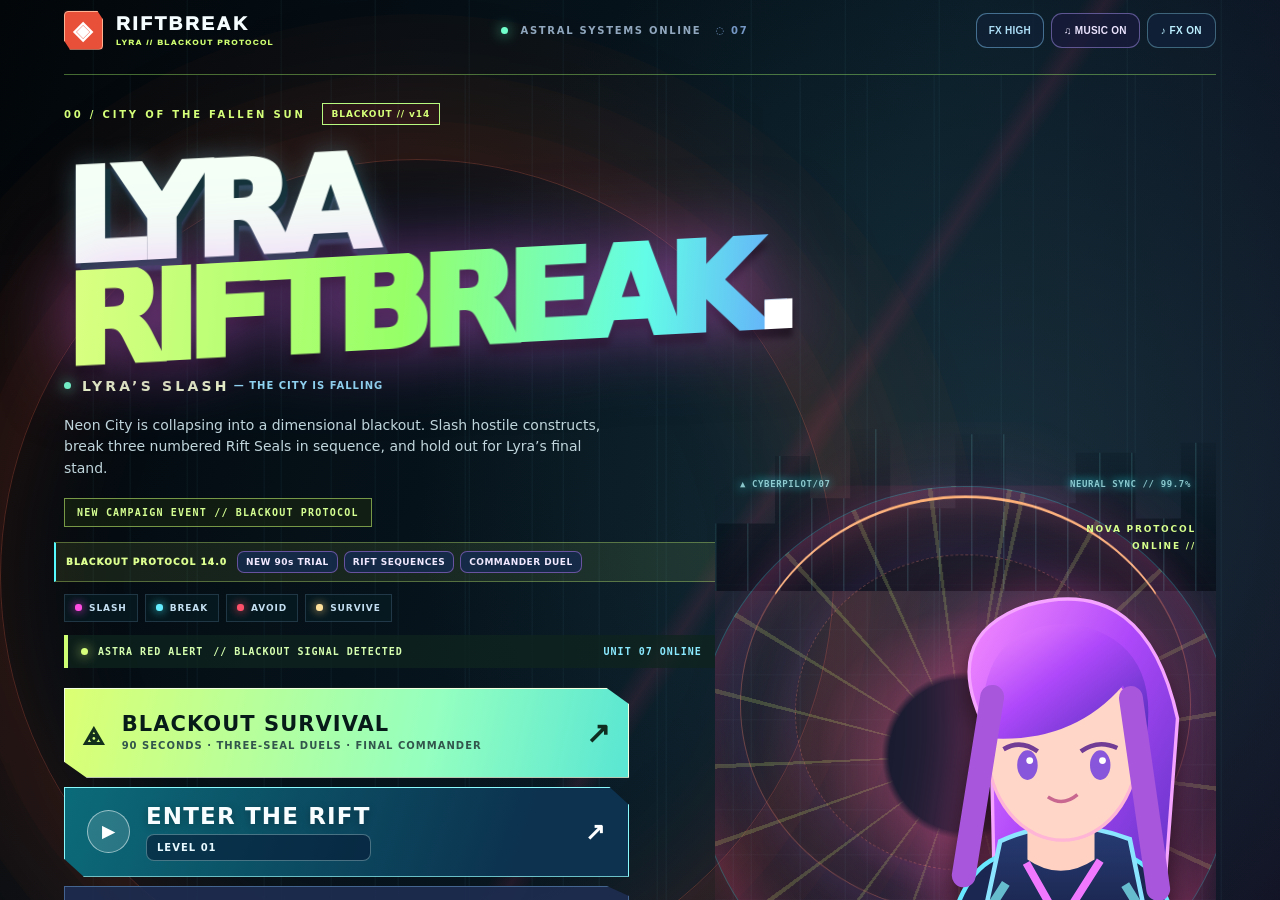
==== commit 02ef1c2d: "Launch Blackout Protocol v14: 90-second survival, Rift Seals, boss duel and cinematic command deck" ====
--- a/index.html
+++ b/index.html
@@ -2460,6 +2460,8 @@
      beatNotice('LYRA // SOLAR BREACH','SHIELD SHATTERED · ERASE THE REACTORS',2.5);
    }else beatNotice('LYRA // NOVA ASCENDANT','CLEAR THE SKY · DESTROY EVERYTHING',1.8);
  };
+ // Rebind the already-initialized button so touch users get the new boss-breach mechanics.
+ M('pulse').onclick=usePulse;
  const oldSlash=slash;
  slash=function(ax,ay,bx,by){
    if(game.mode!=='play')return oldSlash(ax,ay,bx,by);
@@ -2509,6 +2511,7 @@
  startBossRush=function(){
    v14.bossRef=null;v14.nodes=[];v14.lane=null;v14.laneClock=6.6;oldStartBossRush();beatNotice('TITAN GAUNTLET','FOUR COMMANDERS · ONE PILOT',1.75);
  };
+ M('bossRushBtn').onclick=startBossRush;
  const oldUpdate=update;
  update=function(dt){
    oldUpdate(dt);
@@ -2695,4 +2698,4 @@
    laneActive:!!v14.lane,progressSaved:save.highestUnlocked});
  console.info('[RIFTBREAK v14] interactive reactor bosses / directional armor / parry / cinematic renderer ready');
 })();
-</script></body></html>
+</script><link rel="stylesheet" href="./blackout-v14.css?v=14.0"><script defer src="./blackout-v14.js?v=14.0"></script></body></html>
--- a/blackout-v14.css
+++ b/blackout-v14.css
@@ -0,0 +1,111 @@
+
+/* BLACKOUT PROTOCOL v14 — complete command deck and in-arena visual direction */
+:root{--n14:#cfff6b;--n14c:#75ffff}
+#menu.overlay{background:#02050b!important;backdrop-filter:none!important;overflow-y:auto!important}
+#menu .v7-shell{width:100%!important;max-width:none!important;min-height:100dvh!important;margin:0!important;border:0!important;border-radius:0!important;box-shadow:none!important;padding:0 clamp(18px,5vw,88px)!important;overflow:hidden!important;background:radial-gradient(ellipse at 78% 31%,#21434d8a,transparent 41%),linear-gradient(112deg,#020609 0%,#081924 51%,#150b21 100%)!important}
+#menu .v7-shell:before{content:""!important;position:absolute;inset:0;z-index:-1;background:repeating-linear-gradient(90deg,transparent 0 92px,#83efff0a 93px 94px),linear-gradient(124deg,transparent 46%,#ff3b711d 47%,transparent 48%)!important}
+#menu .v7-masthead{min-height:75px!important;border-color:#a9ff6c66!important;position:relative;z-index:5}
+#menu .v7-mark{clip-path:polygon(0 0,85% 0,100% 23%,100% 100%,15% 100%,0 77%);border:0!important;border-radius:0!important;background:#d0ff72!important;color:#03100e!important}
+#menu .v7-brand small{color:#d0ff72!important}
+#menu .v7-hero{grid-template-columns:minmax(0,1.13fr) minmax(0,.87fr)!important;gap:0!important;min-height:610px!important}
+#menu .v7-main{z-index:4!important;padding:28px 0 36px!important}
+#menu .v7-eyebrow,#menu .v7-build{color:#d5ff79!important}
+#menu .v7-build{border:1px solid #b9f97f!important;border-radius:0!important}
+#menu .v7-title{font-size:clamp(84px,10vw,177px)!important;line-height:.80!important;letter-spacing:-.10em!important;margin:27px 0 21px!important;transform:skewY(-3deg)}
+#menu .v7-title>span{color:#f4fff6!important;text-shadow:5px 6px #14333a,0 0 26px #9ce8f947!important}
+#menu .v7-title strong{background:linear-gradient(94deg,#dcff82,#96ff68 47%,#63fce7 80%,#65a9fb)!important;background-clip:text!important;-webkit-background-clip:text!important;-webkit-text-fill-color:transparent!important}
+#menu .v7-subtitle{color:#edffcb!important}
+#menu .v7-subtitle span{color:#91dff9!important}
+#menu .v7-description{max-width:540px!important;font-size:14px!important;line-height:1.55!important;color:#c0d6dc!important}
+#menu .v7-portrait{min-height:600px!important;position:relative!important;display:flex!important;align-items:center!important;justify-content:center!important;overflow:visible!important;box-shadow:none!important;border:0!important;background:transparent!important}
+#menu .v7-portrait:before{content:"";position:absolute;z-index:0;top:9%;left:50%;width:min(42vw,585px);aspect-ratio:1;border-radius:50%;transform:translateX(-50%);background:radial-gradient(circle,#1b1c31 0 20%,#fe5d9833 22%,transparent 39%),repeating-conic-gradient(from 12deg,#d5ff7031 0 1deg,transparent 1deg 17deg);box-shadow:0 0 90px #e3447a35,inset 0 0 65px #f9478366;animation:n14rotor 45s linear infinite}
+#menu .v7-portrait:after{content:"";position:absolute;bottom:8%;left:0;right:0;height:24%;background:repeating-linear-gradient(90deg,#7efcff20 0 1px,transparent 2px 32px),linear-gradient(0deg,#021019,transparent);clip-path:polygon(0 100%,0 60%,12% 60%,12% 20%,19% 20%,19% 45%,27% 45%,27% 4%,35% 4%,35% 51%,48% 51%,48% 7%,58% 7%,58% 48%,72% 48%,72% 18%,84% 18%,84% 57%,93% 57%,93% 12%,100% 12%,100% 100%);pointer-events:none}
+#menu .v7-portrait>svg{height:min(68vh,580px)!important;width:auto!important;max-width:85%!important;position:relative!important;z-index:2!important;filter:drop-shadow(0 17px 12px #000a) drop-shadow(0 0 32px #ed519c87)!important;animation:n14float 4s ease-in-out infinite}
+#menu .v7-portrait-glow{background:radial-gradient(ellipse,#eb528d40,transparent 75%)!important}
+#menu .v7-pilot-id{border-radius:0!important;background:#0a1e1adf!important;border-color:#dfff6a!important}
+#menu .v7-pilot-id strong{color:#daff71!important}
+#menu .v7-portrait-corner{color:#d6ff83!important}
+#menu .v8-feature-banner{background:#cfff6217!important;border-top:1px solid #ceff7855;border-bottom:1px solid #ceff7855}
+#menu .v8-feature-banner strong{color:#dcff90!important}
+#menu .v7-rule-row>span{border-radius:0!important;background:#081d23b8!important}
+#menu .v7-actions{grid-template-columns:repeat(2,minmax(0,1fr))!important;max-width:565px!important;gap:9px!important;margin-top:20px!important}
+#menu .v7-actions button{border-radius:0!important;clip-path:polygon(0 0,96% 0,100% 18%,100% 100%,4% 100%,0 82%);background:linear-gradient(105deg,#122d37,#17152b)!important;border:1px solid #8debe988!important;box-shadow:inset 0 0 22px #80ffda0e!important}
+#menu #v14BlackoutBtn{grid-column:1/-1!important;min-height:90px!important;background:linear-gradient(102deg,#dcff73,#94ffc0 65%,#59e6d3)!important;border:1px solid #f3ffe0!important;box-shadow:0 0 38px #c5ff7354!important;gap:17px!important}
+#menu #v14BlackoutBtn strong{font-size:21px!important;line-height:1!important;color:#071c18!important}
+#menu #v14BlackoutBtn small{font-size:10px!important;color:#32554c!important}
+#menu #v14BlackoutBtn .n14symbol{font-size:37px;color:#12301b}
+#menu #v14BlackoutBtn .n14arrow{margin-left:auto;color:#102d21;font-size:29px}
+#menu #continueBtn{grid-column:1/-1!important;background:linear-gradient(110deg,#0b6b79,#0c324f 80%)!important;border-color:#8bfaff!important;min-height:75px!important;box-shadow:none!important}
+#menu #bossRushBtn{grid-column:1/-1!important;background:linear-gradient(110deg,#5d1f41,#270b2a)!important;border-color:#ff7ba0!important}
+#menu .v7-secondary{grid-template-columns:repeat(2,minmax(0,1fr))!important}
+#menu .v7-secondary button,#menu .v8-mast-actions button{border-radius:0!important;background:#0b222c!important;border-color:#67e9d363!important}
+#menu .v7-career{background:#060e18b0!important;border-color:#9df7e959!important}
+#menu .v7-career-stat strong{color:#d6ff8d!important}
+#n14Sky{position:absolute;inset:0;pointer-events:none;z-index:0;overflow:hidden}
+#n14Sky:before{content:"";position:absolute;right:2%;top:5%;width:min(58vw,720px);aspect-ratio:1;border-radius:50%;background:radial-gradient(circle,#f53f7124 0 22%,#f53f710d 49%,transparent 66%)}
+#n14Sky:after{content:"";position:absolute;right:-10%;bottom:-25%;width:85%;height:45%;transform:perspective(320px) rotateX(61deg);background:repeating-linear-gradient(90deg,#75f8fa3a 0 1px,transparent 2px 66px),repeating-linear-gradient(0deg,#cfff7440 0 2px,transparent 3px 42px);mask-image:linear-gradient(transparent,#000)}
+#n14Alert{display:flex;align-items:center;gap:10px;background:#10251ebd;border-left:4px solid #cfff72;padding:11px 13px;color:#d6ffb0;font:900 10px ui-monospace,monospace;letter-spacing:.1em;margin:13px 0}
+#n14Alert i{display:inline-block;background:#d7ff7c;box-shadow:0 0 12px #daff74;border-radius:50%;width:7px;height:7px;flex-shrink:0;animation:n14flash 1.7s infinite}
+#n14Alert em{font-style:normal;color:#8ae9ff;margin-left:auto}
+#n14TrialLabel{display:inline-block;font:900 10px ui-monospace,monospace;color:#d5ff92;letter-spacing:.12em;border:1px solid #cbff748c;padding:8px 12px;background:#1b291094}
+#ui #top .v7-hud-score,#ui #top .v7-hud-center,#ui #top .v7-hud-combo{background:linear-gradient(110deg,#06161eea,#050d15ef)!important;border:1px solid #a5f6df9a!important;border-radius:0!important;clip-path:polygon(0 0,97% 0,100% 13%,100% 100%,3% 100%,0 87%)!important}
+#ui #top .v7-hud-score strong,#ui #top .v7-hud-combo strong{color:#e9ffb9!important;text-shadow:0 0 18px #bfff7580!important}
+#ui #top .v7-hud-score small,#ui #top .v7-hud-combo small{color:#b6ffee!important}
+#ui #top .meter>div{background:linear-gradient(90deg,#d6ff6e,#56f9e8)!important}
+#ui .v7-live{color:#d2ff66!important}
+#ui .bottom .v7-vitals{background:#050e18f3!important;border-radius:0!important;border-color:#75f3e69b!important}
+#ui .bottom #pulse{background:linear-gradient(120deg,#d0ff6b,#68f9b8)!important;color:#0b1b15!important;border:1px solid #eaffba!important;border-radius:0!important;box-shadow:0 0 30px #bfff4842!important;font-weight:1000!important}
+#ui .bottom #pulse:disabled{background:linear-gradient(120deg,#15333a,#23475a)!important;color:#cdf8f1!important}
+#ui .bottom #pause{border-radius:0!important}
+#n14Status{position:absolute;z-index:9;pointer-events:none;top:calc(106px + env(safe-area-inset-top));left:50%;transform:translateX(-50%);display:flex;gap:11px;align-items:center;justify-content:center;padding:9px 16px;width:min(70vw,480px);border-top:1px solid #c5ff7e65;border-bottom:1px solid #c5ff7e65;background:#030e16bd;color:#bcffd8;font:900 10px ui-monospace,monospace;letter-spacing:.10em;white-space:nowrap}
+#n14Status strong{color:#e1ff92;font-size:15px;font-variant-numeric:tabular-nums}
+#n14Status em{font-style:normal;color:#84e8f2}
+#n14Sequence{position:absolute;z-index:15;top:25%;left:50%;transform:translateX(-50%);text-align:center;width:min(91vw,520px);pointer-events:none;text-shadow:0 2px 12px #000}
+#n14Sequence small{display:block;color:#d8ff87;letter-spacing:.19em;font:900 10px ui-monospace,monospace}
+#n14Sequence strong{display:block;color:#f0ffcd;font:1000 clamp(21px,4.5vw,38px) system-ui;letter-spacing:.03em;margin:6px 0}
+#n14Sequence span{display:block;color:#afebff;font:800 10px ui-monospace,monospace}
+#n14Sequence meter{display:block;appearance:none;-webkit-appearance:none;height:5px;margin:12px auto;width:min(80%,280px);border:1px solid #bfff7e;background:#132e31}
+#n14Sequence meter::-webkit-meter-bar{background:#123538}
+#n14Sequence meter::-webkit-meter-optimum-value{background:#dfff7b}
+#n14Cinematic{position:fixed;inset:0;z-index:88;pointer-events:none;display:flex;flex-direction:column;align-items:center;justify-content:center;text-align:center;background:linear-gradient(117deg,#03060a66,#08292ce8,#050914ed,#05050955);animation:n14cine 1.3s ease-out both;overflow:hidden}
+#n14Cinematic:before{content:"";position:absolute;inset:22% -13%;transform:skewY(-9deg);background:linear-gradient(100deg,#122b29,#192a30,#2c162d);border-top:5px solid #d9ff85;border-bottom:5px solid #d9ff85;box-shadow:0 0 70px #d5ff6e76}
+#n14Cinematic small,#n14Cinematic strong,#n14Cinematic span{z-index:2;position:relative}
+#n14Cinematic small{font:900 11px ui-monospace,monospace;color:#bcf8ff;letter-spacing:.22em}
+#n14Cinematic strong{font:1000 clamp(47px,10vw,135px)/1 system-ui;color:#e4ff9f;letter-spacing:-.07em;text-shadow:0 0 35px #aeff75;margin:12px 0}
+#n14Cinematic span{font:900 12px ui-monospace,monospace;color:#fff;letter-spacing:.12em}
+#n14Cinematic svg{position:absolute;height:min(67vh,590px);right:1%;bottom:-5%;opacity:.75;filter:drop-shadow(0 0 34px #e88df7)}
+#n14Note{padding:13px 16px;border-left:4px solid #d1ff79;background:#102b2180;color:#dcffc5;font:850 11px/1.7 ui-monospace,monospace;margin-top:12px;letter-spacing:.08em}
+#ui.n14danger:after{content:"";position:absolute;inset:0;pointer-events:none;z-index:13;border:4px solid #d5ff7480;box-shadow:inset 0 0 68px #d9ff7344}
+@keyframes n14rotor{to{transform:translateX(-50%) rotate(360deg)}}
+@keyframes n14float{50%{transform:translateY(-10px)}}
+@keyframes n14flash{50%{opacity:.4}}
+@keyframes n14cine{0%{opacity:0;transform:scale(1.07)}15%{opacity:1}87%{opacity:1}100%{opacity:0;transform:scale(1)}}
+@media(max-width:800px){#menu .v7-hero{grid-template-columns:minmax(0,1fr) minmax(0,.65fr)!important;min-height:530px!important}#menu .v7-title{font-size:clamp(69px,12vw,110px)!important}#menu .v7-portrait{min-height:480px!important}}
+@media(max-width:620px){
+#menu .v7-shell{padding:0 15px!important}
+#menu .v7-hero{display:block!important;min-height:0!important}
+#menu .v7-main{padding:12px 0 22px!important;z-index:3!important}
+#menu .v7-title{font-size:clamp(64px,17vw,94px)!important;margin:16px 0 13px!important}
+#menu .v7-description{font-size:12px!important;max-width:100%!important;margin:12px 0!important}
+#menu .v7-subtitle{font-size:10px!important}
+#menu .v7-portrait{position:absolute!important;right:-15px!important;top:60px!important;width:43vw!important;height:230px!important;min-height:0!important;opacity:.3!important;pointer-events:none}
+#menu .v7-portrait>svg{height:245px!important;width:auto!important}
+#menu .v7-portrait:before{width:215px;height:215px}
+#menu .v7-actions{gap:7px!important;margin-top:12px!important}
+#menu .v7-actions button{min-height:56px!important;padding:10px 12px!important}
+#menu #v14BlackoutBtn{min-height:79px!important}
+#menu #v14BlackoutBtn strong{font-size:17px!important}
+#menu #v14BlackoutBtn small{font-size:9px!important}
+#menu #v14BlackoutBtn .n14symbol{font-size:29px}
+#menu #continueBtn{min-height:65px!important}
+#n14Alert{font-size:8px;margin:10px 0;padding:9px}
+#n14Alert em{display:none}
+#n14Status{top:calc(93px + env(safe-area-inset-top));width:min(70vw,276px);padding:6px;gap:6px;font-size:8px}
+#n14Status strong{font-size:11px}
+#n14Sequence{top:23%}
+#n14Sequence strong{font-size:21px;margin:4px 0}
+#n14Sequence small,#n14Sequence span{font-size:9px}
+#n14Cinematic strong{font-size:clamp(44px,11vw,81px)}
+#n14Cinematic svg{height:48vh;right:-22%;opacity:.52}
+}
+@media(prefers-reduced-motion:reduce){#menu .v7-portrait>svg,#menu .v7-portrait:before,#n14Alert i{animation:none!important}}
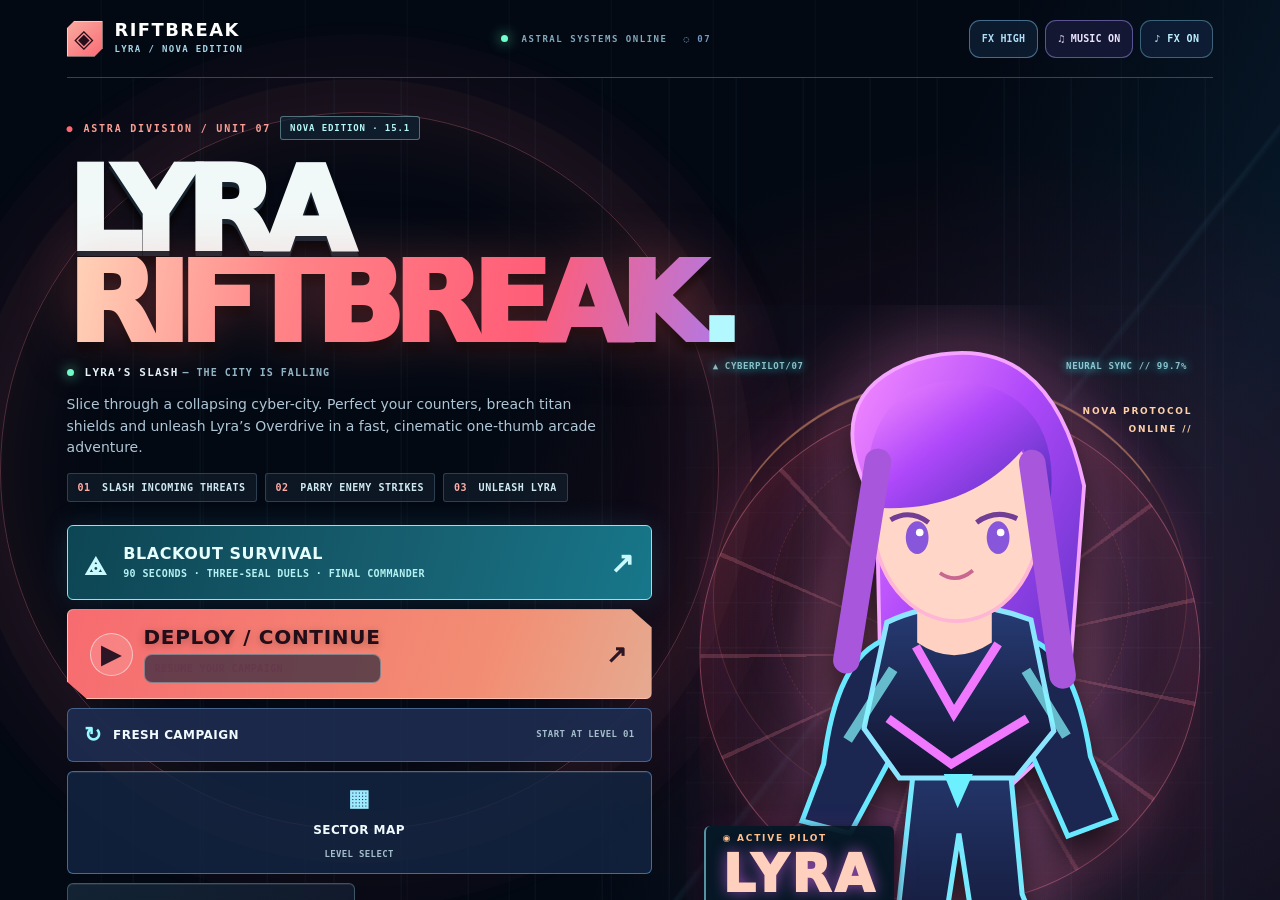
==== commit 225d0aa7: "NOVA Edition v15.1: redesign command deck, mobile-first combat HUD, atmospheric effects and accessib" ====
--- a/index.html
+++ b/index.html
@@ -2698,4 +2698,4 @@
    laneActive:!!v14.lane,progressSaved:save.highestUnlocked});
  console.info('[RIFTBREAK v14] interactive reactor bosses / directional armor / parry / cinematic renderer ready');
 })();
-</script><link rel="stylesheet" href="./blackout-v14.css?v=14.0"><script defer src="./blackout-v14.js?v=14.0"></script></body></html>
+</script><link rel="stylesheet" href="./blackout-v14.css?v=14.0"><script defer src="./blackout-v14.js?v=14.0"></script><link rel="stylesheet" href="./nova-v15.css?v=15.1"><script defer src="./nova-v15.js?v=15.1"></script></body></html>
--- a/nova-v15.css
+++ b/nova-v15.css
@@ -0,0 +1,249 @@
+
+/* RIFTBREAK // NOVA ART DIRECTION v15.1
+   Intentional visual system: midnight graphite, coral danger, icy-cyan combat UI,
+   generous touch targets, consistent density and usable portrait layout. */
+:root{--n15-dark:#03070e;--n15-plate:#091622;--n15-border:#84dce65c;--n15-ice:#7eeeff;--n15-ivory:#effaf5;--n15-signal:#ff6a70;--n15-gold:#ffc998}
+body{background:#01040b!important}
+button{font-family:inherit}
+button:focus-visible{outline:3px solid #b6fffd!important;outline-offset:3px!important}
+#menu.overlay{padding:0!important;background:#020710!important;backdrop-filter:none!important;overflow-y:auto!important;align-items:stretch!important;justify-content:stretch!important}
+#menu .v7-shell{box-sizing:border-box!important;position:relative!important;width:100%!important;max-width:1650px!important;min-height:100dvh!important;margin:0 auto!important;border:0!important;border-radius:0!important;padding:0 clamp(24px,5.2vw,100px) 18px!important;overflow:hidden!important;isolation:isolate!important;box-shadow:none!important;background:linear-gradient(116deg,#030913f7 0 52%,#071829 73%,#130c19 100%)!important}
+#menu .v7-shell:before{content:""!important;inset:0!important;position:absolute!important;z-index:-1!important;pointer-events:none!important;background:radial-gradient(ellipse at 81% 42%,#b12f5538,transparent 40%),linear-gradient(128deg,transparent 58%,#76e8ff10 58.2%,transparent 58.5%),repeating-linear-gradient(90deg,transparent 0 100px,#9bdeff07 101px 102px)!important}
+#menu .v7-shell:after{content:""!important;position:absolute!important;right:-5%;top:8%;width:56vw;max-width:800px;aspect-ratio:1;border-radius:50%;z-index:-1!important;border:1px solid #ef7c9152!important;box-shadow:0 0 0 33px #f4748908,0 0 0 78px #f4748905,inset 0 0 110px #ec626a20,0 0 105px #eb48691d!important;pointer-events:none}
+#menu #n14Sky{opacity:.48}
+#menu .v7-masthead{position:relative!important;z-index:8!important;min-height:78px!important;padding:10px 0!important;border-bottom:1px solid #b6dfe346!important;display:flex!important;flex-wrap:nowrap!important;align-items:center!important;gap:18px!important}
+#menu .v7-brand{font:900 clamp(15px,1.4vw,19px)/1 system-ui!important;letter-spacing:.08em!important;color:#fff!important;gap:12px!important}
+#menu .v7-brand .v7-mark{display:grid!important;place-items:center!important;flex:none!important;width:36px!important;height:36px!important;border:1px solid #facac0!important;clip-path:polygon(22% 0,100% 0,100% 78%,78% 100%,0 100%,0 22%)!important;border-radius:0!important;background:linear-gradient(140deg,#f8aba0,#fb6b76)!important;color:#260e1b!important;box-shadow:0 0 26px #ff637c44!important}
+#menu .v7-brand small{color:#a6d6e8!important;font:800 9px/1.3 ui-monospace,monospace!important;letter-spacing:.15em!important;margin-top:5px!important}
+#menu .v7-mast-center{color:#82aabd!important;font:800 9px ui-monospace,monospace!important}
+#menu .v8-mast-actions{gap:7px!important}
+#menu .v8-mast-actions button{min-height:38px!important;white-space:nowrap!important;padding:9px 12px!important;font:850 10px ui-monospace,monospace!important;letter-spacing:.02em!important;color:#e9f5fb!important;background:#101f2cbd!important;border:1px solid #779eae75!important;border-radius:6px!important;box-shadow:none!important}
+#menu .v7-hero{display:grid!important;grid-template-columns:minmax(0,1.06fr) minmax(300px,.94fr)!important;align-items:center!important;gap:clamp(10px,2vw,45px)!important;min-height:610px!important}
+#menu .v7-main{position:relative!important;z-index:5!important;min-width:0!important;padding:38px 0 28px!important}
+#menu .v7-eyebrow{font:900 10px ui-monospace,monospace!important;letter-spacing:.18em!important;color:#fb9e93!important;gap:9px!important}
+#menu .v7-eyebrow:before{content:"●"!important;color:#ff666f!important}
+#menu .v7-build{border:1px solid #a4dfe46e!important;background:#122636a6!important;border-radius:3px!important;color:#b6f7f8!important;padding:6px 9px!important}
+#menu .v7-title{display:flex!important;flex-direction:column!important;align-items:start!important;position:relative!important;line-height:.78!important;letter-spacing:-.095em!important;transform:none!important;font:1000 clamp(75px,9.1vw,154px)/.78 system-ui!important;margin:26px 0 18px!important;text-shadow:none!important}
+#menu .v7-title>span{color:#f1f9f8!important;filter:none!important;text-shadow:0 5px 0 #162430!important}
+#menu .v7-title strong{font:inherit!important;letter-spacing:inherit!important;background:linear-gradient(101deg,#ffd5b9 0%,#ff8387 33%,#ff5d78 70%,#ae7aeb 100%)!important;background-clip:text!important;-webkit-background-clip:text!important;-webkit-text-fill-color:transparent!important;filter:drop-shadow(0 0 26px #ff64684a)!important}
+#menu .v7-dot{color:#b3f8ff!important;-webkit-text-fill-color:#b3f8ff!important}
+#menu .v7-subtitle{font:900 11px ui-monospace,monospace!important;letter-spacing:.11em!important;color:#e8f9ff!important}
+#menu .v7-subtitle span{color:#94bacb!important;font-size:10px!important}
+#menu .v7-description{max-width:530px!important;font:500 14px/1.56 system-ui!important;color:#afc6d6!important;margin:15px 0 13px!important;background:none!important}
+#n15OpsLabel{display:flex;align-items:center;gap:8px;max-width:560px;flex-wrap:wrap;margin:14px 0 0}
+#n15OpsLabel span{font:900 10px ui-monospace,monospace;color:#cfe9f3;letter-spacing:.05em;background:#1724338f;border:1px solid #7aa4bd4b;border-radius:3px;padding:8px 10px}
+#n15OpsLabel span b{color:#ffaba4;margin-right:5px}
+#menu #n14TrialLabel{display:none!important}
+#menu .v8-feature-banner{display:none!important}
+#menu #n14Alert{display:none!important}
+#menu .v7-rule-row{display:none!important}
+#menu .v7-actions{display:grid!important;grid-template-columns:repeat(2,minmax(0,1fr))!important;gap:9px!important;max-width:585px!important;margin:23px 0 0!important}
+#menu .v7-actions button{position:relative!important;display:flex!important;align-items:center!important;gap:11px!important;width:100%!important;min-width:0!important;min-height:62px!important;padding:13px 16px!important;clip-path:none!important;border-radius:6px!important;text-align:left!important;border:1px solid #7ba1b06a!important;background:linear-gradient(116deg,#122333,#11192b)!important;box-shadow:inset 0 1px #e8fbff13!important;transition:transform .14s,filter .14s,box-shadow .14s!important}
+#menu .v7-actions button:hover{transform:translateY(-2px)!important;filter:brightness(1.12)!important;box-shadow:0 10px 25px #0007!important}
+#menu .v7-actions button:active{transform:scale(.98)!important}
+#menu .v7-actions button strong{font:900 12px/1.2 system-ui!important;letter-spacing:.035em!important;color:#f0faff!important}
+#menu .v7-actions button small{font:800 9px/1.3 ui-monospace,monospace!important;color:#a4bfcc!important;letter-spacing:.04em!important}
+#menu #continueBtn{grid-column:1/-1!important;min-height:83px!important;background:linear-gradient(109deg,#f76b70,#f28e73 72%,#e5aa90)!important;border-color:#ffc0af!important;box-shadow:0 10px 35px #ed57663c!important}
+#menu #continueBtn strong{color:#210e19!important;font-size:20px!important}
+#menu #continueBtn small{color:#65394b!important;font-size:10px!important}
+#menu #continueBtn .v7-play-icon,#menu #continueBtn .v7-next{color:#2c1525!important;font-size:25px!important}
+#menu #v14BlackoutBtn{grid-column:1/-1!important;min-height:75px!important;background:linear-gradient(107deg,#0d4553,#176071 60%,#17778a)!important;border:1px solid #82ecf2!important;box-shadow:0 0 28px #55cfff23!important}
+#menu #v14BlackoutBtn strong{color:#e7feff!important;font-size:16px!important}
+#menu #v14BlackoutBtn small{color:#b5f1f2!important}
+#menu #v14BlackoutBtn .n14symbol,#menu #v14BlackoutBtn .n14arrow{color:#c9f8fd!important}
+#menu #bossRushBtn{grid-column:1/-1!important;background:linear-gradient(105deg,#251b31,#3b1d37)!important;border-color:#e477925b!important}
+#menu .v7-secondary{display:grid!important;grid-template-columns:repeat(2,minmax(0,1fr))!important;gap:7px!important;max-width:585px!important;margin-top:12px!important}
+#menu .v7-secondary button{min-height:40px!important;padding:9px 11px!important;font:850 10px ui-monospace,monospace!important;color:#cfe6ee!important;background:#0d1826d9!important;border:1px solid #698aa65c!important;border-radius:5px!important;box-shadow:none!important}
+#menu #trainingBtn{grid-column:auto!important;min-height:40px!important;background:#113440!important;border-color:#7bddeb8a!important;font-size:10px!important}
+#menu .v7-portrait{position:relative!important;display:flex!important;min-width:0!important;min-height:590px!important;height:min(78vh,745px)!important;align-items:center!important;justify-content:center!important;overflow:hidden!important;mask-image:none!important;border:0!important;background:linear-gradient(150deg,#1025381c,#53182920)!important;box-shadow:none!important}
+#menu .v7-portrait:before{content:"";position:absolute!important;left:50%!important;top:14%!important;width:min(39vw,560px)!important;height:auto!important;aspect-ratio:1!important;transform:translateX(-50%)!important;border:1px solid #ec73917b!important;border-radius:50%!important;background:radial-gradient(circle,#ff9c902b 0 13%,transparent 47%),repeating-conic-gradient(from 5deg,#ef879b39 0 1deg,transparent 1deg 24deg)!important;animation:n15-iris 26s linear infinite!important;box-shadow:0 0 80px #fa435a21,inset 0 0 85px #f94d6836!important}
+#menu .v7-portrait:after{content:"NEON CITY / DISTRICT 07";z-index:3!important;position:absolute!important;inset:auto 0 2%!important;clip-path:none!important;height:auto!important;padding:13px!important;border-top:1px solid #9ceaff5c!important;background:linear-gradient(90deg,#061622f4,#0616224a)!important;color:#a9dce5!important;font:900 10px ui-monospace,monospace!important;letter-spacing:.2em!important;text-align:center!important;pointer-events:none}
+#menu .v7-portrait svg{position:relative!important;left:auto!important;right:auto!important;bottom:auto!important;top:auto!important;z-index:2!important;transform:none!important;width:auto!important;max-width:95%!important;height:min(73vh,645px)!important;filter:drop-shadow(0 16px 15px #000a) drop-shadow(0 0 37px #e17fbf64)!important;animation:n15-float 4.8s ease-in-out infinite!important}
+#menu .v7-portrait-glow{background:radial-gradient(ellipse at 50% 47%,#ff5c873b,transparent 68%)!important}
+#menu .v7-orbit{opacity:.5!important}
+#menu .v7-pilot-id{z-index:4!important;bottom:12%!important;border-radius:6px!important;border-color:#8ce7f699!important;background:#071928ed!important}
+#menu .v7-pilot-id strong{color:#ffd0bd!important}
+#menu .v7-portrait-corner{z-index:3!important;color:#ffd0a8!important}
+#menu .v7-career{position:relative!important;display:grid!important;grid-template-columns:repeat(4,minmax(0,1fr))!important;gap:0!important;margin:10px 0 0!important;min-height:86px!important;background:#071522dd!important;border:1px solid #7aa6b65c!important;border-radius:7px!important}
+#menu .v7-career-stat{padding:14px!important}
+#menu .v7-career-stat strong{color:#f6e0d2!important}
+#menu .v7-career-wallet strong{color:#ffd6a4!important}
+#menu .v7-footer{margin-top:18px!important;border-top:1px solid #60819853!important;color:#8da8b9!important;font:800 9px ui-monospace,monospace!important;letter-spacing:.1em!important}
+#menu #n15Intro{font:900 10px ui-monospace,monospace;color:#f9b0aa;letter-spacing:.14em;margin:0 0 12px}
+#top.v7-hud{position:absolute!important;top:0!important;left:0!important;right:0!important;display:grid!important;grid-template-columns:minmax(120px,1fr) minmax(235px,1.35fr) minmax(120px,1fr)!important;align-items:start!important;gap:10px!important;width:100%!important;max-width:none!important;padding:calc(13px + env(safe-area-inset-top)) clamp(12px,3vw,40px) 22px!important;box-sizing:border-box!important;background:linear-gradient(180deg,#030813ef,transparent)!important;pointer-events:none!important}
+#top .v7-hud-score,#top .v7-hud-combo,#top .v7-hud-center{box-sizing:border-box!important;min-width:0!important;min-height:69px!important;padding:11px 15px!important;border:1px solid #6f99a764!important;border-radius:6px!important;clip-path:none!important;background:linear-gradient(110deg,#081723ec,#0b1524db)!important;box-shadow:inset 0 1px #bbf1ff14,0 12px 28px #0007!important;transform:none!important}
+#top .v7-hud-center{border-color:#7ad1d879!important;background:#091d29e8!important}
+#top .v7-hud-score small,#top .v7-hud-combo small{color:#91c9db!important;font:900 9px ui-monospace,monospace!important;letter-spacing:.09em!important}
+#top .v7-hud-score>span,#top .v7-hud-combo>span{display:none!important}
+#top .v7-hud-score strong,#top .v7-hud-combo strong{color:#f5f7f7!important;font:1000 clamp(22px,2.7vw,35px)/1.1 ui-monospace,monospace!important;text-shadow:none!important;letter-spacing:-.04em!important}
+#top .v7-hud-combo strong{color:#ffc29e!important}
+#top .v7-hud-center .v7-hud-level{gap:8px!important}
+#top .v7-live{color:#7dfadf!important}
+#top #state{font:900 11px ui-monospace,monospace!important;letter-spacing:.04em!important;color:#e0faff!important}
+#top .v7-progress{margin:8px 0 4px!important;height:5px!important;background:#102c3d!important;border:0!important;border-radius:20px!important;overflow:hidden!important}
+#top #progress{background:linear-gradient(90deg,#ff6b79,#ffbd9a)!important;box-shadow:0 0 13px #f8899c6a!important}
+#top #timeReadout{color:#aac9dc!important;font:900 12px ui-monospace,monospace!important}
+#top #timeValue{color:#f2fbfb!important}
+#n15Objective{position:absolute;z-index:12;top:calc(103px + env(safe-area-inset-top));left:50%;transform:translateX(-50%);width:min(550px,78vw);display:flex;align-items:center;justify-content:center;gap:9px;padding:8px 15px;box-sizing:border-box;border:1px solid #6fbed45e;border-radius:6px;background:#081a27c9;color:#e6f9fc;font:850 10px ui-monospace,monospace;letter-spacing:.06em;text-align:center;pointer-events:none}
+#n15Objective i{display:inline-block;flex:0 0 7px;height:7px;border-radius:50%;background:#6af5d4;box-shadow:0 0 13px #6af5d4}
+#n15Objective.danger{background:#311321dc;border-color:#ff8897b3;color:#ffe4d8}
+#n15Objective.danger i{background:#ff6976;box-shadow:0 0 13px #ff6976}
+#n15Objective.ready{background:#082f34e0;border-color:#7cffd4a3}
+#n15Objective.ready i{background:#e8ffb8}
+#n15Objective strong{font-weight:1000;color:#fff}
+#v14BossOrders{display:none!important}
+#bossHint{display:none!important}
+#ui #n14Status{display:none!important}
+#ui .bottom.v7-bottom{position:absolute!important;left:clamp(8px,3vw,44px)!important;right:clamp(8px,3vw,44px)!important;bottom:calc(16px + env(safe-area-inset-bottom))!important;max-width:none!important;display:flex!important;align-items:end!important;justify-content:space-between!important;gap:12px!important;z-index:20!important;pointer-events:none!important}
+#ui .bottom .health.v7-vitals{box-sizing:border-box!important;width:clamp(220px,30vw,356px)!important;max-width:none!important;min-width:0!important;padding:13px 16px!important;border:1px solid #608eab78!important;border-radius:8px!important;background:#071622f3!important;backdrop-filter:blur(15px)!important;box-shadow:0 18px 38px #0008!important}
+#ui .bottom .v7-bar-label{font:850 10px ui-monospace,monospace!important;letter-spacing:.03em!important;color:#a1c9d7!important}
+#ui .bottom .v7-bar-label strong{font:900 11px ui-monospace,monospace!important;color:#fff!important}
+#ui .bottom .bar.v7-hp,#ui .bottom .bar.v7-mp{height:8px!important;border-radius:8px!important;border:0!important;background:#1c3548!important;margin:7px 0 11px!important}
+#ui .bottom .bar.v7-mp{height:7px!important;margin-bottom:0!important}
+#ui .bottom #hpbar{background:linear-gradient(90deg,#ff656d,#ffba8e)!important;box-shadow:0 0 10px #ff73734d!important}
+#ui .bottom #mpbar{background:linear-gradient(90deg,#6adeff,#a6fff1)!important;box-shadow:0 0 12px #8eefff85!important}
+#ui .bottom .v7-button-group{display:flex!important;align-items:stretch!important;gap:8px!important;pointer-events:auto!important}
+#ui .bottom .v7-button-group button{position:relative!important;min-height:65px!important;height:auto!important;border-radius:8px!important;font:900 13px ui-monospace,monospace!important;letter-spacing:0!important;box-shadow:0 10px 24px #0009!important;transition:transform .12s,filter .12s!important;touch-action:manipulation!important}
+#ui .bottom .v7-button-group button:active{transform:scale(.94)!important;filter:brightness(1.2)!important}
+#ui .bottom #pulse{min-width:165px!important;padding:10px 18px!important;border:1px solid #aff9fb!important;border-radius:8px!important;color:#082432!important;background:linear-gradient(130deg,#87f6ff,#56d9ee)!important;font-weight:1000!important}
+#ui .bottom #pulse:disabled{background:linear-gradient(130deg,#19414f,#28546a)!important;border-color:#71b4bd7e!important;color:#caeff4!important;box-shadow:0 10px 24px #0009!important}
+#ui .bottom #v14Parry{min-width:106px!important;padding:10px 14px!important;border-radius:8px!important;color:#fff4e9!important;background:linear-gradient(130deg,#7b324d,#b14c64)!important;border:1px solid #f39caa!important}
+#ui .bottom #v14Parry.cooling{opacity:.76!important;background:#1f3040!important;border-color:#6d92a2!important}
+#ui .bottom #pause{min-width:56px!important;padding:10px!important;border-radius:8px!important;color:#e0f5fb!important;background:#152333f0!important;border:1px solid #729baf!important;font-size:22px!important}
+#v14Beat{top:19%!important;color:#fff!important;text-shadow:0 0 20px #f8758e!important}
+#arcadeFeedback{top:27%!important;z-index:13!important}
+#feverStatus{top:calc(152px + env(safe-area-inset-top))!important}
+#v11LaserAlert,#v10EmpIndicator{top:calc(157px + env(safe-area-inset-top))!important}
+#n14Sequence{top:31%!important}
+#v12StormHUD{top:calc(155px + env(safe-area-inset-top))!important;right:12px!important;width:min(31vw,210px)!important}
+#missionTrack{opacity:.9!important;top:calc(157px + env(safe-area-inset-top))!important}
+#v12Loadout{bottom:calc(125px + env(safe-area-inset-bottom))!important}
+#lyraChibi{top:auto!important;bottom:clamp(140px,20vh,215px)!important;right:clamp(8px,2vw,26px)!important;opacity:.95!important}
+#lyraChibi svg{filter:drop-shadow(0 0 13px #ec7ecf73)}
+#skillCallout{border-radius:7px!important;z-index:40!important}
+#dangerFrame{opacity:.5}
+#n15Reticle{position:absolute;z-index:4;inset:0;pointer-events:none;overflow:hidden}
+#n15Reticle:before,#n15Reticle:after{position:absolute;content:"";height:48px;width:48px;opacity:.3;top:calc(120px + env(safe-area-inset-top));border:1px solid #7cddef;pointer-events:none}
+#n15Reticle:before{left:25px;border-right:0;border-bottom:0}
+#n15Reticle:after{right:25px;border-left:0;border-bottom:0}
+#n15Impact{position:absolute;pointer-events:none;inset:0;z-index:11;opacity:0;background:radial-gradient(ellipse at 50% 45%,transparent 42%,#ff48613a 100%);box-shadow:inset 0 0 65px #ff3e504a;transition:opacity .16s}
+#ui.n15-hurt #n15Impact{opacity:1}
+#ui.n15-focus #missionTrack,#ui.n15-focus #v12Loadout,#ui.n15-focus #v9Frame,#ui.n15-focus #v9Scan,#ui.n15-focus #v14CombatStamp{display:none!important}
+#ui.n15-focus #v12StormHUD{opacity:.76}
+#paused .v13-pause-panel,#protocol .v12-protocol-wrap,#end .v13-results{border:1px solid #7fc5d183!important;border-radius:12px!important;background:linear-gradient(137deg,#091c2cf9,#171728f9)!important;box-shadow:0 28px 72px #000c!important}
+#paused .v13-pause-panel h2,#protocol h2{letter-spacing:-.045em!important;color:#f2f9f8!important;text-shadow:none!important}
+#paused .v13-pause-settings{display:grid!important;grid-template-columns:repeat(3,minmax(0,1fr))!important;gap:8px!important}
+#paused .v13-pause-settings button{min-height:56px!important;border-radius:6px!important;font-size:10px!important;padding:12px 6px!important}
+#paused #n15FocusBtn{border:1px solid #83f2ef!important;background:#11505a!important;color:#e5feff!important}
+#end .v13-report-rank{border-color:#8be1e6!important;clip-path:none!important;border-radius:11px!important}
+#end .v13-report-rank strong{color:#fff5e9!important;text-shadow:0 0 25px #f58f9d!important}
+#end .v13-report-actions button{border-radius:6px!important}
+#end .v13-report-actions #again{background:linear-gradient(110deg,#f16d77,#ef9b7d)!important;border:1px solid #ffd8bc!important;color:#240e16!important}
+#protocol .v12-protocol-card{border-radius:7px!important}
+#warning{background:radial-gradient(circle at 50% 46%,#652137e8,#070b17ed 69%)!important}
+#warning h1{color:#fff3e6!important;text-shadow:0 0 34px #ff6672!important}
+@keyframes n15-iris{to{transform:translateX(-50%) rotate(360deg)}}
+@keyframes n15-float{50%{transform:translateY(-12px)}}
+@media(max-width:980px) and (min-width:641px){
+#menu .v7-shell{padding:0 29px 18px!important}
+#menu .v7-hero{grid-template-columns:minmax(0,1fr) minmax(230px,.7fr)!important}
+#menu .v7-title{font-size:clamp(72px,9.5vw,118px)!important}
+#menu .v7-portrait{min-height:485px!important;height:530px!important}
+#menu .v7-portrait svg{height:500px!important}
+}
+@media(max-width:640px){
+#menu .v7-shell{padding:0 16px 19px!important;overflow-x:hidden!important}
+#menu .v7-masthead{min-height:58px!important;flex-wrap:wrap!important;gap:4px!important;padding:10px 0 7px!important}
+#menu .v7-brand{flex:1 0 100%!important;font-size:13px!important}
+#menu .v7-brand .v7-mark{width:29px!important;height:29px!important}
+#menu .v7-brand small{font-size:7px!important}
+#menu .v8-mast-actions{width:100%!important;display:flex!important;justify-content:space-between!important}
+#menu .v8-mast-actions button{flex:1!important;min-height:30px!important;padding:5px 3px!important;font-size:9px!important}
+#menu .v7-hero{display:flex!important;flex-direction:column!important;gap:0!important;min-height:0!important;align-items:stretch!important}
+#menu .v7-main{order:2!important;padding:7px 0 12px!important}
+#menu .v7-portrait{order:1!important;position:relative!important;right:auto!important;top:auto!important;opacity:1!important;pointer-events:none!important;width:100%!important;min-height:0!important;height:145px!important;margin:10px 0 0!important;overflow:hidden!important;mask-image:linear-gradient(#000 76%,transparent)!important}
+#menu .v7-portrait:before{width:265px!important;left:76%!important;top:-75%!important}
+#menu .v7-portrait:after{display:none!important}
+#menu .v7-portrait svg{position:absolute!important;left:53%!important;top:-80px!important;height:405px!important;width:auto!important;max-width:none!important;opacity:.94!important;transform:none!important}
+#menu .v7-portrait-glow{opacity:.7!important}
+#menu .v7-pilot-id{display:none!important}
+#menu .v7-portrait-corner{display:none!important}
+#menu .v7-eyebrow{font-size:8px!important;gap:6px!important}
+#menu .v7-title{font-size:clamp(57px,16vw,91px)!important;line-height:.8!important;margin:9px 0 13px!important}
+#menu .v7-subtitle{font-size:9px!important;letter-spacing:.04em!important}
+#menu .v7-subtitle span{font-size:8px!important}
+#menu .v7-description{font-size:11px!important;line-height:1.44!important;margin:9px 0 9px!important;max-width:100%!important}
+#n15OpsLabel{margin:8px 0 0!important;gap:5px!important}
+#n15OpsLabel span{font-size:8px!important;padding:6px 8px!important}
+#menu .v7-actions{grid-template-columns:repeat(2,minmax(0,1fr))!important;gap:7px!important;margin-top:12px!important}
+#menu .v7-actions button{min-height:53px!important;padding:10px 12px!important;gap:9px!important}
+#menu .v7-actions button strong{font-size:11px!important}
+#menu .v7-actions button small{font-size:8px!important}
+#menu #continueBtn{min-height:68px!important}
+#menu #continueBtn strong{font-size:17px!important}
+#menu #v14BlackoutBtn{min-height:66px!important}
+#menu #v14BlackoutBtn strong{font-size:13px!important}
+#menu #v14BlackoutBtn .n14symbol{font-size:25px!important}
+#menu .v7-secondary button{min-height:40px!important;font-size:9px!important;padding:7px!important}
+#menu .v7-career{grid-template-columns:repeat(3,minmax(0,1fr))!important;margin-top:10px!important;min-height:60px!important}
+#menu .v7-career-status{display:none!important}
+#menu .v7-career-stat{padding:10px 7px!important}
+#menu .v7-career-stat small{font-size:7px!important}
+#menu .v7-career-stat strong{font-size:19px!important}
+#menu .v7-footer{margin-top:12px!important;font-size:8px!important}
+#top.v7-hud{display:grid!important;grid-template-columns:minmax(0,1fr) minmax(0,1fr)!important;gap:5px!important;padding:calc(8px + env(safe-area-inset-top)) 8px 8px!important}
+#top .v7-hud-center{grid-column:1/-1!important;order:-1!important;min-height:36px!important;padding:5px 8px!important;display:flex!important;align-items:center!important;gap:9px!important}
+#top .v7-hud-center .v7-hud-level{min-width:0!important;flex:1!important;gap:4px!important}
+#top #state{font-size:10px!important}
+#top .v7-live{font-size:8px!important}
+#top .v7-progress{width:27%!important;flex:none!important;min-width:40px!important;margin:0!important;height:5px!important}
+#top #timeReadout{font-size:10px!important;white-space:nowrap!important}
+#top .v7-hud-score,#top .v7-hud-combo{min-height:43px!important;padding:5px 9px!important;display:flex!important;align-items:center!important;justify-content:space-between!important;gap:5px!important}
+#top .v7-hud-score small,#top .v7-hud-combo small{font-size:8px!important;letter-spacing:0!important}
+#top .v7-hud-score strong,#top .v7-hud-combo strong{font-size:clamp(17px,5.3vw,24px)!important}
+#n15Objective{top:calc(101px + env(safe-area-inset-top))!important;width:min(92vw,430px)!important;min-height:31px!important;padding:6px 9px!important;font-size:9px!important;letter-spacing:0!important}
+#n15Reticle:before,#n15Reticle:after{display:none}
+#ui .bottom.v7-bottom{left:8px!important;right:8px!important;bottom:calc(17px + env(safe-area-inset-bottom))!important;display:grid!important;grid-template-columns:1fr!important;gap:7px!important;justify-items:stretch!important}
+#ui .bottom .health.v7-vitals{order:2!important;width:100%!important;max-width:none!important;min-height:0!important;padding:8px 10px!important;display:grid!important;grid-template-columns:1fr 1fr!important;column-gap:11px!important;align-items:center!important}
+#ui .bottom .health.v7-vitals .v7-bar-label:nth-of-type(1){grid-row:1!important;grid-column:1!important}
+#ui .bottom .health.v7-vitals .bar.v7-hp{grid-row:2!important;grid-column:1!important}
+#ui .bottom .health.v7-vitals .v7-bar-label:nth-of-type(2){grid-row:1!important;grid-column:2!important}
+#ui .bottom .health.v7-vitals .bar.v7-mp{grid-row:2!important;grid-column:2!important}
+#ui .bottom .v7-bar-label{font-size:8px!important}
+#ui .bottom .v7-bar-label strong{font-size:9px!important}
+#ui .bottom .bar.v7-hp,#ui .bottom .bar.v7-mp{height:7px!important;margin:6px 0 0!important}
+#ui .bottom .v7-button-group{order:1!important;display:grid!important;grid-template-columns:minmax(0,1.35fr) minmax(0,1fr) 50px!important;gap:7px!important;width:100%!important}
+#ui .bottom .v7-button-group button{min-height:58px!important;width:100%!important}
+#ui .bottom #pulse{min-width:0!important;padding:9px 5px!important;font-size:12px!important}
+#ui .bottom #v14Parry{min-width:0!important;padding:9px 5px!important;font-size:11px!important}
+#ui .bottom #pause{min-width:0!important;padding:9px 5px!important;font-size:19px!important}
+#lyraChibi{top:30%!important;bottom:auto!important;right:5px!important;width:56px!important;opacity:.78!important}
+#lyraChibi span{font-size:7px!important}
+#v12StormHUD{top:calc(144px + env(safe-area-inset-top))!important;right:7px!important;width:142px!important;padding:7px!important}
+#missionTrack{display:none!important}
+#v12Loadout{display:none!important}
+#v11LaserAlert,#v10EmpIndicator{top:calc(142px + env(safe-area-inset-top))!important;left:50%!important;transform:translateX(-50%)!important}
+#feverStatus{top:calc(143px + env(safe-area-inset-top))!important}
+#n14Sequence{top:27%!important}
+#v14Beat{top:19%!important}
+#paused .v13-pause-settings{grid-template-columns:1fr 1fr!important}
+#paused #n15FocusBtn{grid-column:1/-1!important}
+}
+@media(max-width:370px){
+#menu .v7-title{font-size:56px!important}
+#menu .v7-secondary{grid-template-columns:1fr 1fr!important}
+#menu .v7-description{font-size:10px!important}
+#top .v7-hud-center{gap:4px!important}
+#top #state{font-size:9px!important}
+#n15Objective{font-size:8px!important}
+#ui .bottom #pulse{font-size:10px!important}
+}
+@media(max-height:610px) and (orientation:landscape){
+#menu .v7-hero{min-height:0!important}
+#menu .v7-portrait{min-height:400px!important;height:450px!important}
+#n15Objective{top:88px!important}
+#ui .bottom.v7-bottom{bottom:8px!important}
+#ui .bottom .health.v7-vitals{width:235px!important;padding:8px!important}
+#ui .bottom .v7-button-group button{min-height:52px!important}
+}
+@media(prefers-reduced-motion:reduce){#menu .v7-portrait svg,#menu .v7-portrait:before{animation:none!important}#n15Impact{transition:none!important}}
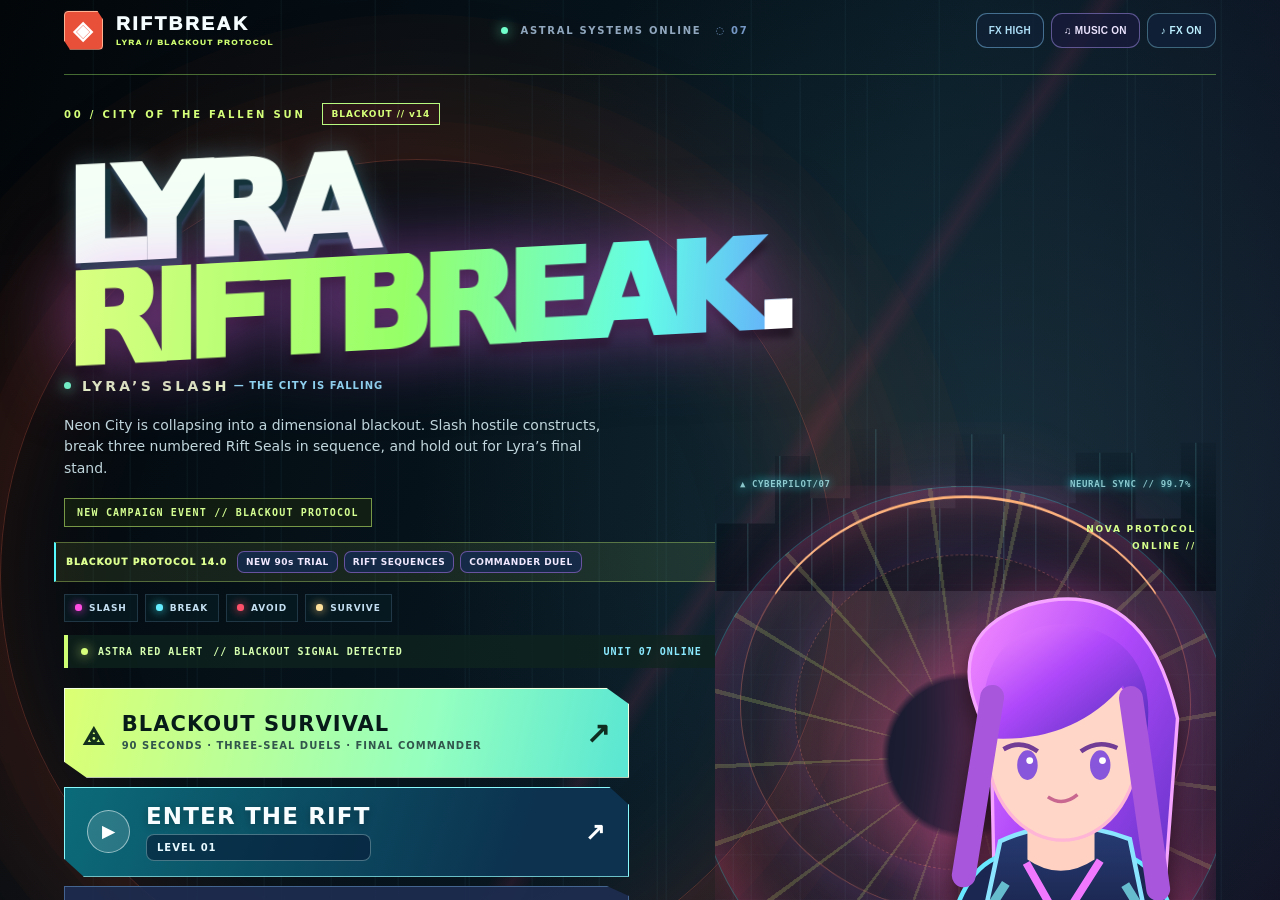
==== commit 47df8d35: "Restore Blackout Protocol v14 design and remove NOVA v15 visual layer" ====
--- a/index.html
+++ b/index.html
@@ -2698,4 +2698,4 @@
    laneActive:!!v14.lane,progressSaved:save.highestUnlocked});
  console.info('[RIFTBREAK v14] interactive reactor bosses / directional armor / parry / cinematic renderer ready');
 })();
-</script><link rel="stylesheet" href="./blackout-v14.css?v=14.0"><script defer src="./blackout-v14.js?v=14.0"></script><link rel="stylesheet" href="./nova-v15.css?v=15.1"><script defer src="./nova-v15.js?v=15.1"></script></body></html>
+</script><link rel="stylesheet" href="./blackout-v14.css?v=14.0"><script defer src="./blackout-v14.js?v=14.0"></script></body></html>
